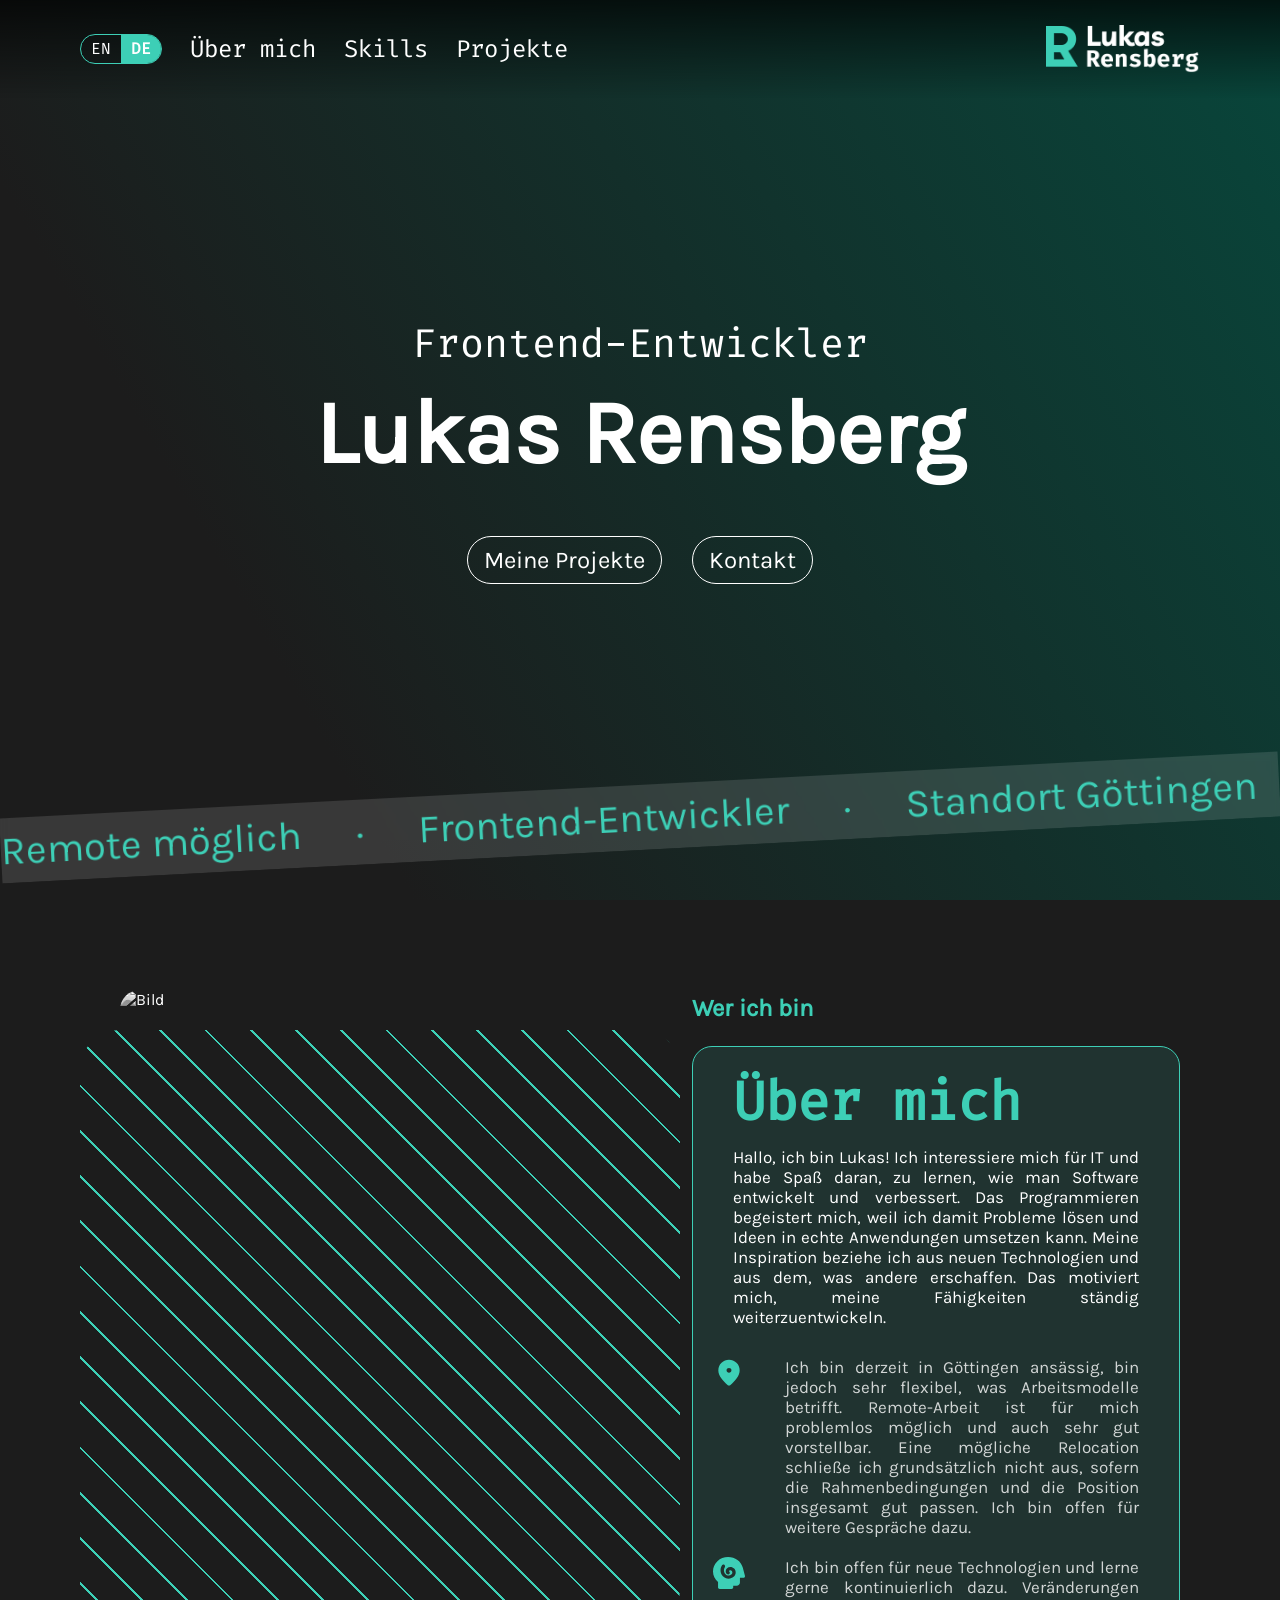
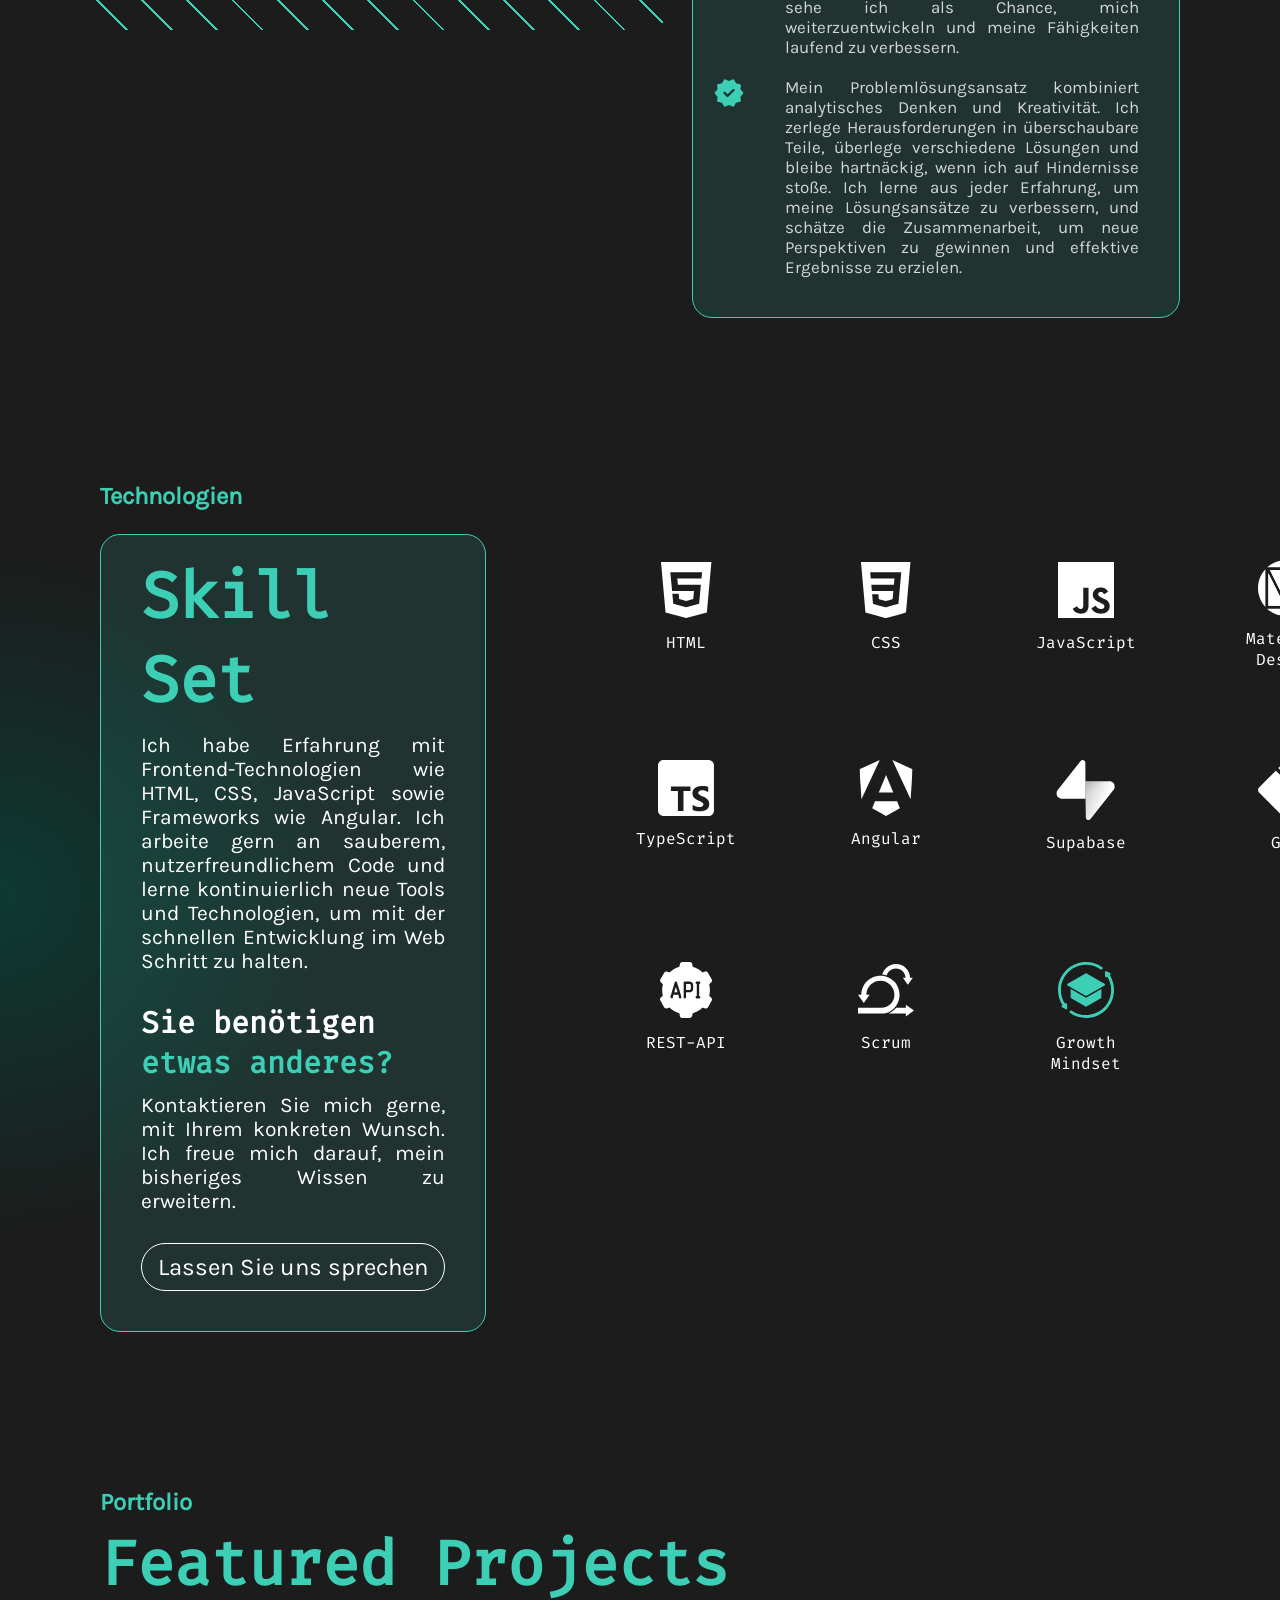
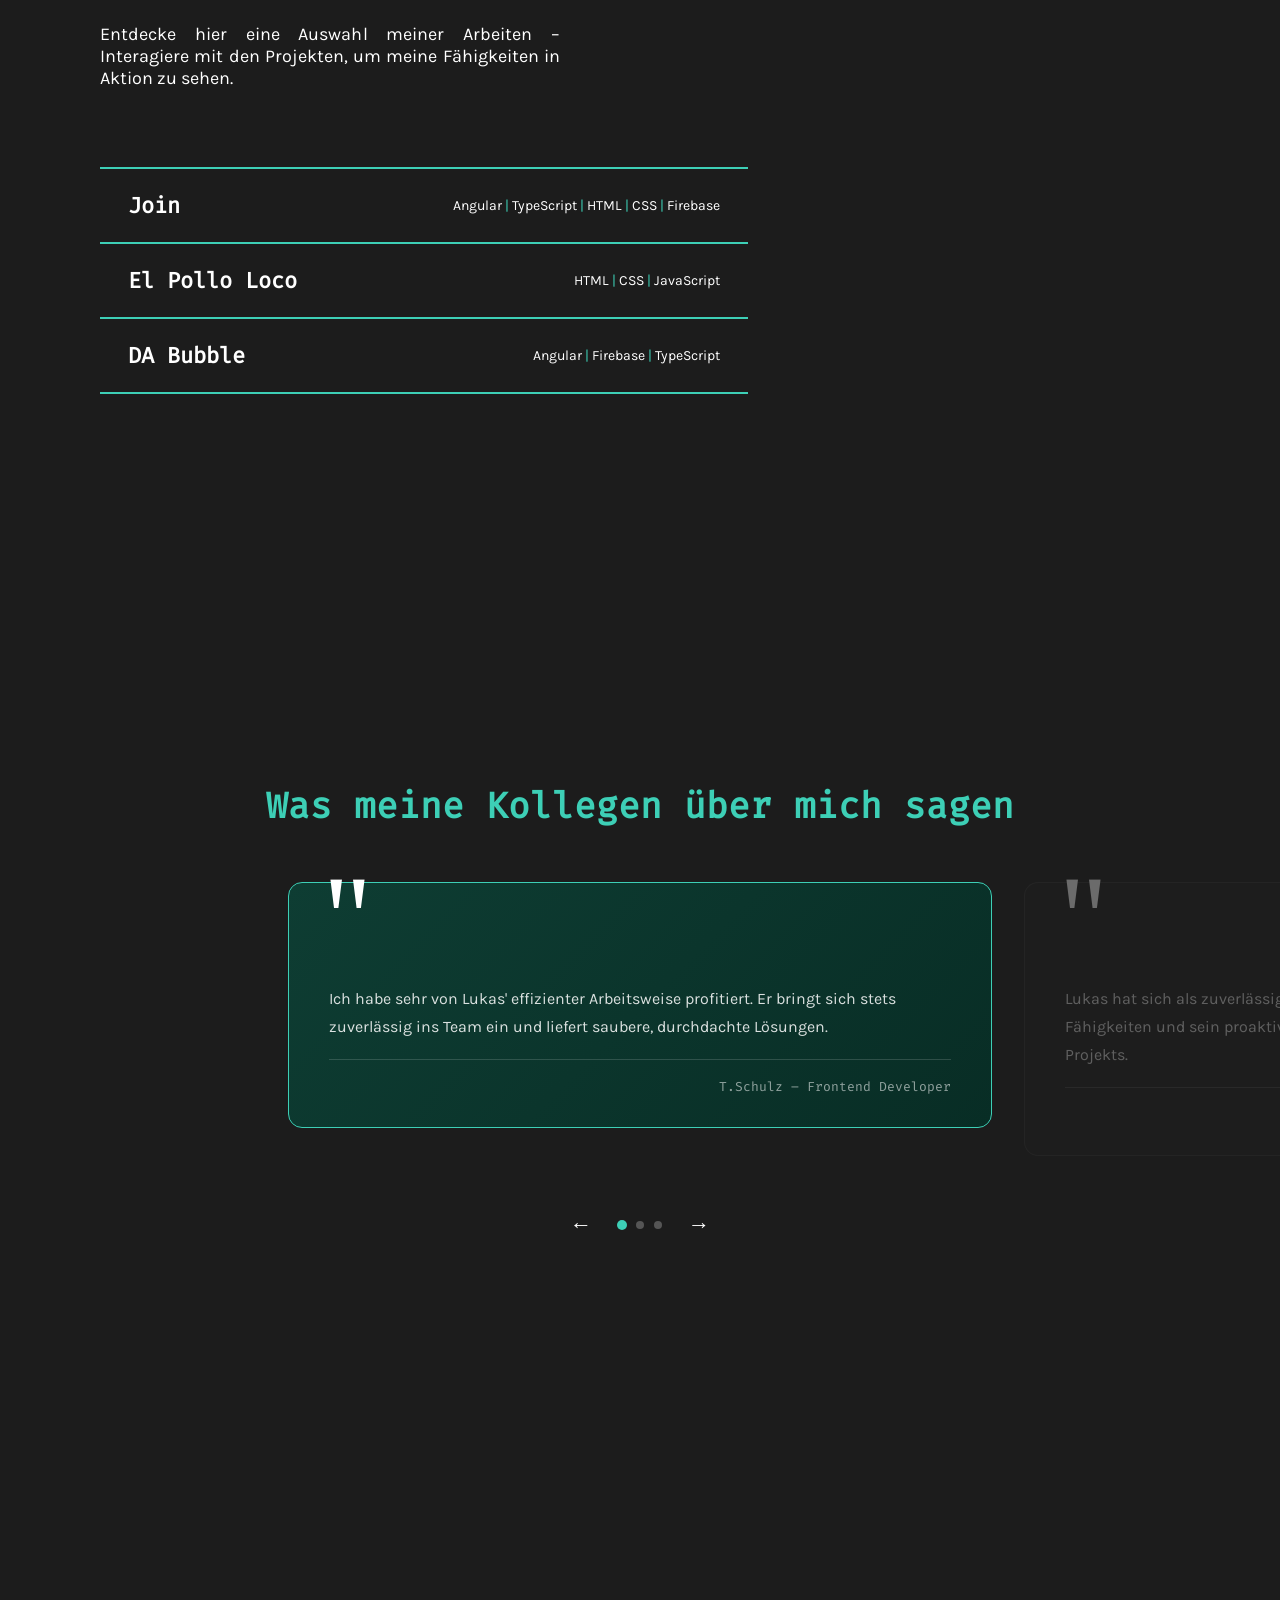
==== index.html @ 166931b2 "feat: add testimonials section, improve project dialog, and reorganize assets - Move all assets (ima" ====
<!doctype html>
<html lang="de">
<head>
    <meta charset="UTF-8">
    <meta name="viewport"
          content="width=device-width, user-scalable=no, initial-scale=1.0, maximum-scale=1.0, minimum-scale=1.0">
    <meta http-equiv="X-UA-Compatible" content="ie=edge">
    <title data-i18n="meta.title">Lukas Rensberg · Portfolio</title>
    <link rel="stylesheet" href="./css/swiper-bundle.min.css">
    <link rel="stylesheet" href="./style.css">
</head>
<body>
<header class="topbar">
    <div class="nav_left">
        <div class="lang_switch" role="group" aria-label="Sprachauswahl" data-i18n-aria-label="ui.languageSwitch">
            <button type="button" class="lang_link" data-lang="en" aria-pressed="false">EN</button>
            <button type="button" class="lang_link active" data-lang="de" aria-pressed="true">DE</button>
        </div>
        <nav class="nav_links" aria-label="Hauptnavigation" data-i18n-aria-label="ui.mainNavigation">
            <a href="#about" class="navbar_link" data-i18n="nav.about">About me</a>
            <a href="#skills" class="navbar_link" data-i18n="nav.skills">Skills</a>
            <a href="#projects" class="navbar_link" data-i18n="nav.projects">Projects</a>
        </nav>
    </div>
    <a href="#" class="logo_swap" aria-label="Zur Startseite" data-i18n-aria-label="ui.homeLink">
        <img class="logo_img logo_base" src="assets/img/lr-logo-white.png"
             alt="Logo mit einem weißen L und R ineinander sowie dem Text Lukas Rensberg">
        <img class="logo_img logo_overlay" src="assets/img/lr-logo-white-outline.png" alt="" aria-hidden="true">
    </a>
</header>
<section class="atf">
    <span data-i18n="hero.role">Frontend-Developer</span>
    <h1 class="hero_title">Lukas Rensberg</h1>
    <div class="marquee-container">
        <a href="#projects" class="marquee-button">
            <span class="marquee-track">
                <span class="marquee-static" data-i18n="cta.work">Check my work</span>
                <span class="marquee-content" data-i18n="cta.work">Check my work</span>
            </span>
        </a>
        <a href="#contact" class="marquee-button">
            <span class="marquee-track">
                <span class="marquee-static" data-i18n="cta.contact">Contact me</span>
                <span class="marquee-content" data-i18n="cta.contact">Contact me</span>
            </span>
        </a>
    </div>

    <div class="status-line-band">
        <span class="status-line">
            <span class="status-line-segment">
                <span class="status-line-text" data-i18n="statusline.remote">Available for remote work</span><span
                    class="status-line-dot" aria-hidden="true">·</span><span class="status-line-text"
                                                                             data-i18n="statusline.role">Frontend Developer</span><span
                    class="status-line-dot" aria-hidden="true">·</span><span class="status-line-text"
                                                                             data-i18n="statusline.location">Based in Göttingen</span><span
                    class="status-line-dot" aria-hidden="true">·</span><span class="status-line-text"
                                                                             data-i18n="statusline.openToWork">Open to work</span><span
                    class="status-line-dot" aria-hidden="true">·</span>
            </span>
            <span class="status-line-segment" aria-hidden="true">
                <span class="status-line-text" data-i18n="statusline.remote">Available for remote work</span><span
                    class="status-line-dot" aria-hidden="true">·</span><span class="status-line-text"
                                                                             data-i18n="statusline.role">Frontend Developer</span><span
                    class="status-line-dot" aria-hidden="true">·</span><span class="status-line-text"
                                                                             data-i18n="statusline.location">Based in Göttingen</span><span
                    class="status-line-dot" aria-hidden="true">·</span><span class="status-line-text"
                                                                             data-i18n="statusline.openToWork">Open to work</span><span
                    class="status-line-dot" aria-hidden="true">·</span>
            </span>
        </span>
    </div>
</section>
<section class="about-me" id="about">
    <div class="image-container">
        <img src="assets/img/about-me-image.jpg" alt="Bild">
    </div>
    <div class="description-text">
        <p class="title" data-i18n="about.title"></p>
        <div class="description-text-container">
            <h2 data-i18n="about.container.title"></h2>
            <p data-i18n="about.container.text"></p>
            <div class="my-profile">
                <div class="location">
                    <img src="assets/img/location.svg" alt="An image showing a location pin">
                    <p data-i18n="about.container.location"></p>
                </div>
                <div class="open-minded">
                    <img src="assets/img/open-minded.svg"
                         alt="An image showing a side profile with a gyroscope inside the head">
                    <p data-i18n="about.container.open-minded"></p>
                </div>
                <div class="skills">
                    <img src="assets/img/problem-solved.svg" alt="An image showing a type of medal">
                    <p data-i18n="about.container.problem-solving"></p>
                </div>
            </div>
        </div>
    </div>
</section>
<section class="skills" id="skills">
    <div class="description-text">
        <p class="title" data-i18n="skills.title"></p>
        <div class="description-text-container">
            <h2 data-i18n="skills.container.title"></h2>
            <p data-i18n="skills.container.text"></p>

            <h3>
                <span data-i18n="skills.container.cta.title"></span>
                <span class="text-colored" data-i18n="skills.container.cta.title-colored"></span>
            </h3>
            <p data-i18n="skills.container.cta.text"></p>

            <div class="marquee-container">
                <a href="#contact" class="marquee-button">
                    <span class="marquee-track">
                        <span class="marquee-static" data-i18n="skills.container.cta.button">Let's Talk</span>
                        <span class="marquee-content" data-i18n="skills.container.cta.button">Let's Talk</span>
                    </span>
                </a>
            </div>
        </div>
    </div>
    <div class="skill-icons">
        <div class="skill-icon-container">
            <img src="assets/img/skills/html.svg" alt="HTML" class="skill-icon-img">
            <p class="skill-icon-text">HTML</p>
        </div>
        <div class="skill-icon-container">
            <img src="assets/img/skills/css.svg" alt="CSS" class="skill-icon-img">
            <p class="skill-icon-text">CSS</p>
        </div>
        <div class="skill-icon-container">
            <img src="assets/img/skills/js.svg" alt="JavaScript" class="skill-icon-img">
            <p class="skill-icon-text">JavaScript</p>
        </div>
        <div class="skill-icon-container">
            <img src="assets/img/skills/md.svg" alt="Material Design" class="skill-icon-img">
            <p class="skill-icon-text">Material Design</p>
        </div>
        <div class="skill-icon-container">
            <img src="assets/img/skills/ts.svg" alt="TypeScript" class="skill-icon-img">
            <p class="skill-icon-text">TypeScript</p>
        </div>
        <div class="skill-icon-container">
            <img src="assets/img/skills/angular.svg" alt="Angular" class="skill-icon-img">
            <p class="skill-icon-text">Angular</p>
        </div>
        <div class="skill-icon-container">
            <img src="assets/img/skills/supabase.svg" alt="Supabase" class="skill-icon-img">
            <p class="skill-icon-text">Supabase</p>
        </div>
        <div class="skill-icon-container">
            <img src="assets/img/skills/git.svg" alt="Git" class="skill-icon-img">
            <p class="skill-icon-text">Git</p>
        </div>
        <div class="skill-icon-container">
            <img src="assets/img/skills/api.svg" alt="REST API" class="skill-icon-img">
            <p class="skill-icon-text">REST-API</p>
        </div>
        <div class="skill-icon-container">
            <img src="assets/img/skills/scrum.svg" alt="Scrum" class="skill-icon-img">
            <p class="skill-icon-text">Scrum</p>
        </div>
        <div class="skill-icon-container skill-icon-container--mindset">
            <img src="assets/img/skills/mindset.svg" alt="Growth Mindset" class="skill-icon-img">
            <p class="skill-icon-text">Growth Mindset</p>
            <div class="skill-hover-container">
                <div class="skill-bubble">
                    <p class="skill-bubble-text" data-i18n="skills.bubble.text"></p>
                    <div class="skill-bubble-icons">
                        <div class="skill-bubble-icon">
                            <img src="assets/img/skills/react.svg" alt="React" class="skill-bubble-icon-img">
                            <p class="skill-bubble-icon-label">React</p>
                        </div>
                        <div class="skill-bubble-icon">
                            <img src="assets/img/skills/vue.svg" alt="Vue.js" class="skill-bubble-icon-img">
                            <p class="skill-bubble-icon-label">Vue Js</p>
                        </div>

                    </div>
                </div>
            </div>
        </div>
    </div>
</section>
<section class="featured-projects" id="projects">
    <div class="description-text">
        <p class="title" data-i18n="projects.title"></p>
        <h2 data-i18n="projects.container.title"></h2>
        <p data-i18n="projects.container.text"></p>
    </div>

    <div class="projects-wrapper">
        <div class="projects-list">
            <div class="project-entry"
                 data-number="01"
                 data-preview="assets/img/join.jpg"
                 data-description-key="projects.join.description"
                 data-github="https://github.com/lukas-rensberg/join"
                 data-live="https://join.lukas-rensberg.de/">
                <h3 class="project-name">Join</h3>
                <span class="project-tech">Angular <span class="divider">|</span> TypeScript <span class="divider">|</span> HTML <span class="divider">|</span> CSS <span class="divider">|</span> Firebase</span>
            </div>

            <div class="project-entry"
                 data-number="02"
                 data-preview="assets/img/epl.jpg"
                 data-description-key="projects.epl.description"
                 data-github="https://github.com/lukas-rensberg/el-pollo-loco"
                 data-live="https://epl.lukas-rensberg.de/">
                <h3 class="project-name">El Pollo Loco</h3>
                <span class="project-tech">HTML <span class="divider">|</span> CSS <span class="divider">|</span> JavaScript</span>
            </div>

            <div class="project-entry"
                 data-number="03"
                 data-preview="assets/img/dabubble.jpg"
                 data-description-key="projects.dabubble.description"
                 data-github="https://github.com/lukas-rensberg/dabubble"
                 data-live="https://dabubble.lukas-rensberg.de/">
                <h3 class="project-name">DA Bubble</h3>
                <span class="project-tech">Angular <span class="divider">|</span> Firebase <span class="divider">|</span> TypeScript</span>
            </div>
        </div>

        <div class="projects-preview-col">
            <div class="projects-preview-wrapper">
                <img class="projects-preview-img" src="" alt="" aria-hidden="true">
            </div>
        </div>
    </div>
    <dialog class="project-preview-dialog" aria-modal="true" aria-hidden="true">
        <div class="dialog-left">
            <span class="dialog-number"></span>
            <h2 class="dialog-title"></h2>
            <p class="dialog-question" data-i18n="projects.dialog.question">What is this project about?</p>
            <p class="dialog-description"></p>
            <div class="dialog-tech-list"></div>
            <div class="dialog-links"></div>
        </div>
        <div class="dialog-right">
            <button class="dialog-close-button" aria-label="Close preview">&times;</button>
            <img class="dialog-preview-img" src="" alt="">
            <button class="dialog-next-btn" data-i18n-aria-label="projects.dialog.nextProject">
                <span class="dialog-next-label" data-i18n="projects.dialog.next">Nächstes Projekt</span>
                <svg class="dialog-next-arrow" width="18" height="18" viewBox="0 0 24 24" fill="none" stroke="currentColor" stroke-width="2.5" stroke-linecap="round" stroke-linejoin="round" aria-hidden="true">
                    <line x1="5" y1="12" x2="19" y2="12"/>
                    <polyline points="12 5 19 12 12 19"/>
                </svg>
            </button>
        </div>
    </dialog>
</section>
<section class="testimonials" id="testimonials">
    <h2 class="testimonials-title" data-i18n="testimonials.title">What my colleagues say about me</h2>

    <div class="swiper testimonial-swiper">
        <div class="swiper-wrapper">
            <div class="swiper-slide testimonial-card">
                <span class="testimonial-quote-mark">"</span>
                <p class="testimonial-text" data-i18n="testimonials.entry1.quote"></p>
                <div class="testimonial-footer">
                    <span class="testimonial-author" data-i18n="testimonials.entry1.author"></span>
                </div>
            </div>
            <div class="swiper-slide testimonial-card">
                <span class="testimonial-quote-mark">"</span>
                <p class="testimonial-text" data-i18n="testimonials.entry2.quote"></p>
                <div class="testimonial-footer">
                    <span class="testimonial-author" data-i18n="testimonials.entry2.author"></span>
                </div>
            </div>
            <div class="swiper-slide testimonial-card">
                <span class="testimonial-quote-mark">"</span>
                <p class="testimonial-text" data-i18n="testimonials.entry3.quote"></p>
                <div class="testimonial-footer">
                    <span class="testimonial-author" data-i18n="testimonials.entry3.author"></span>
                </div>
            </div>
        </div>
    </div>

    <div class="testimonial-nav">
        <button class="testimonial-prev" aria-label="Previous">&#8592;</button>
        <div class="testimonial-dots"></div>
        <button class="testimonial-next" aria-label="Next">&#8594;</button>
    </div>
</section>

<script src="./js/swiper-bundle.min.js"></script>
<script type="module" src="./script.js"></script>
</body>
</html>
---- style.css ----
:root {
    --primary-color: #3dcfb6;
    --background-color: #1C1C1C;
    --text-color: #fff;
    --text-color-hoverable: rgba(255, 255, 255, 0.8);
    --font-family: 'fira-code', 'sans-serif';
    --section-min-height: 100vh;
}

@supports (height: 100dvh) {
    :root {
        --section-min-height: 100dvh;
    }
}

html,
body {
    margin: 0;
    padding: 0;
    color: var(--text-color);
    background: var(--background-color);
}

* {
    box-sizing: border-box;
    scroll-behavior: smooth;
}

@font-face {
    font-family: 'fira-code';
    src: url('assets/fonts/FiraCode.ttf') format('truetype');
    font-weight: 400;
    font-style: normal;
}

@font-face {
    font-family: 'karla';
    src: url('assets/fonts/Karla.ttf') format('truetype');
    font-weight: 400;
    font-style: normal;
}

header {
    width: 100%;
    background: linear-gradient(60deg, #1c1c1c 23%, #08463b 100%);
    color: var(--text-color);
    display: flex;
    flex-direction: row;
}

.topbar {
    position: fixed;
    z-index: 2;
    display: flex;
    align-items: center;
    justify-content: space-between;
    gap: 24px;
    font-family: 'fira-code', 'sans-serif';
    top: 0;
    left: 0;
    right: 0;
    padding: 25px 80px;
    background: linear-gradient(180deg, rgba(0, 0, 0, 0.7), transparent);;
}

section.atf {
    position: relative;
    inset: 0;
    text-align: center;
    display: flex;
    flex-direction: column;
    justify-content: center;
    align-items: center;
    gap: 10px;
    font-family: 'fira-code', 'sans-serif';
    background: linear-gradient(60deg, var(--background-color) 23%, #08463b 100%);
    overflow: hidden;
    min-height: var(--section-min-height);
    width: 100%;
}

.atf span {
    font-size: 40px;
}

.hero_title {
    font-family: 'karla', 'sans-serif';
    margin: 0;
    font-size: 90px;
}

.nav_left {
    display: flex;
    align-items: center;
    gap: 28px;
}

.lang_switch {
    display: inline-flex;
    border: 1px solid var(--primary-color);
    border-radius: 999px;
    overflow: hidden;
}

.lang_link {
    color: var(--text-color);
    background: transparent;
    border: 0;
    text-decoration: none;
    padding: 6px 10px;
    font-size: 1rem;
    line-height: 1;
    cursor: pointer;
    font-family: 'fira-code', 'sans-serif';
}

.lang_link:hover {
    background: rgba(31, 215, 178, 0.12);
}

.lang_link:focus-visible {
    outline: 2px solid var(--primary-color);
    outline-offset: -2px;
}

.lang_link.active {
    background: var(--primary-color);
    color: var(--text-color);
    font-weight: bold;
}

.nav_links {
    display: flex;
    align-items: center;
    gap: 28px;
}

.navbar_link {
    color: var(--text-color);
    text-decoration: none;
    font-size: 1.5rem;
    line-height: 1;
}

.logo_swap {
    position: relative;
    display: inline-block;
    height: 48px;
    overflow: hidden;
}

.logo_img {
    display: block;
    height: 48px;
    width: auto;
}

.logo_base {
    opacity: 1;
    clip-path: inset(0 0 0 0);
    transition: clip-path 450ms ease, opacity 220ms ease;
}

.logo_overlay {
    position: absolute;
    inset: 0;
    opacity: 0;
    clip-path: inset(0 100% 0 0);
    transition: clip-path 450ms ease, opacity 220ms ease;
}

.logo_swap:hover .logo_base,
.logo_swap:focus-visible .logo_base {
    opacity: 0;
    clip-path: inset(0 0 0 100%);
}

.logo_swap:hover .logo_overlay,
.logo_swap:focus-visible .logo_overlay {
    opacity: 1;
    clip-path: inset(0 0 0 0);
}


@keyframes staticExit {
    0% {
        transform: translateX(0);
    }

    100% {
        transform: translateX(-100%);
    }
}

@keyframes flowCycle {
    0%,
    22% {
        transform: translate3d(0, 0, 0);
        opacity: 0;
    }

    26% {
        transform: translate3d(0, 0, 0);
        opacity: 1;
    }

    74% {
        transform: translate3d(-100%, 0, 0);
        opacity: 1;
    }

    79% {
        transform: translate3d(-100%, 0, 0);
        opacity: 0;
    }

    80% {
        transform: translate3d(0, 0, 0);
        opacity: 0;
    }

    100% {
        transform: translate3d(0, 0, 0);
        opacity: 0;
    }
}

@keyframes staticMarquee {
    0% {
        transform: translateX(0%);
    }

    100% {
        transform: translateX(-50%);
    }
}

.marquee-container {
    display: flex;
    flex-direction: row;
    flex-wrap: wrap;
    justify-content: center;
    align-items: center;
    gap: 30px;
    width: auto;
    max-width: 100%;
}

.marquee-button {
    margin-top: 40px;
    display: inline-flex;
    align-items: center;
    justify-content: center;
    border: 1px solid var(--text-color);
    border-radius: 30px;
    padding: 8px 16px;
    background: transparent;
    color: var(--text-color);
    cursor: pointer;
    text-align: center;
    width: auto;
    text-decoration: none;
}

.marquee-button span {
    font-size: 24px;
    font-family: "karla",'fira-code', 'sans-serif';
}

.marquee-track {
    display: inline-block;
    overflow: hidden;
    white-space: nowrap;
    position: relative;
    line-height: 1.25;
}

.marquee-static {
    position: relative;
    display: inline-block;
    opacity: 1;
    transform: translateX(0);
}

.marquee-content {
    position: absolute;
    left: 0;
    top: 0;
    display: inline-block;
    transform: translate3d(0, 0, 0);
    padding-left: 100%;
    opacity: 0;
    will-change: transform, opacity;
    backface-visibility: hidden;
}

.marquee-button:hover .marquee-static,
.marquee-button:focus-visible .marquee-static {
    animation: staticExit 1s ease-out forwards;
}

.marquee-button:hover .marquee-content,
.marquee-button:focus-visible .marquee-content {
    animation: flowCycle 3.8s linear infinite;
    animation-delay: 0.9s;
}

.status-line-band {
    backdrop-filter: blur(4px);
    background: rgba(255, 255, 255, 0.12);
    box-sizing: border-box;
    width: 100vw;
    height: 65px;
    position: absolute;
    bottom: 50px;
    transform: rotate(-3deg);
    overflow: hidden;
    white-space: nowrap;
}

.status-line {
    display: inline-flex;
    align-items: center;
    width: max-content;
    height: 100%;
    font-family: 'karla', sans-serif;
    color: var(--primary-color);
    animation: staticMarquee 15s linear infinite;
}

.status-line-segment {
    display: inline-flex;
    align-items: center;
}

.status-line-text {
    font-size: 40px;
    line-height: 1;
}

.status-line-dot {
    font-size: 50px;
    line-height: 1;
    margin-left: 55px;
    margin-right: 55px;
}

section.about-me {
    padding: 70px 100px;
    display: flex;
    flex-direction: row;
    justify-content: space-between;
    gap: 10px;
    font-family: 'karla', 'sans-serif';
    overflow: hidden;
    min-height: var(--section-min-height);
    width: 100%;
}

.title {
    font-size: 24px;
    font-weight: bold;
    color: var(--primary-color);
}

.image-container {
    position: relative;
    display: inline-block;
    margin: 20px;
    border-radius: 40px;
    width: 600px;
    height: 600px;
}

.image-container::before {
    content: "";
    position: absolute;
    top: 40px;
    left: -40px;
    width: 600px;
    height: 100%;
    background: repeating-linear-gradient(
            45deg,
            var(--primary-color),
            var(--primary-color) 2px,
            transparent 2px,
            transparent 32px
    );
    border-radius: 40px;
    z-index: 0;
}

.image-container img {
    position: relative;
    z-index: 1;
    border-radius: 20px;
    display: block;
    width: 100%;
    height: 100%;
    object-fit: cover;
    filter: grayscale(1);
}

.description-text {
    width: 50%;
    align-self: flex-end;
}

.description-text-container {
    display: flex;
    flex-direction: column;
    padding: 20px;
    gap: 10px;
    width: 100%;
    border-radius: 20px;
    border: 1px solid var(--primary-color);
    background: rgba(61, 207, 182, 12.5%);
}

.description-text-container h2 {
    margin: 0 20px;
    font-size: 54px;
    font-family: fira-code, 'sans-serif';
    font-weight: bold;
    color: var(--primary-color);
}

.text-colored {
    color: var(--primary-color);
}

.description-text-container p {
    margin: 0 20px;
    font-size: 17px;
    text-align: justify;
}

.my-profile {
    display: flex;
    flex-direction: column;
    gap: 20px;
    margin: 20px 0;
}

.my-profile div {
    display: flex;
    flex-direction: row;
    align-items: flex-start;
    gap: 20px;
}

.my-profile div p {
    font-size: 17px;
    text-align: justify;
    color: var(--text-color-hoverable);
}

.my-profile div p:hover {
    color: var(--text-color);
}

section.skills {
    padding: 70px 100px;
    display: flex;
    flex-direction: row;
    align-self: flex-start;
    gap: 150px;
    font-family: 'karla', 'sans-serif';
    overflow: hidden;
    min-height: var(--section-min-height);
    width: 100%;
    background: radial-gradient(circle at center left, rgba(8 70 59 / 0.7), var(--background-color) 25%);

    .description-text {
        align-self: flex-start;
        max-width: 600px;
    }

    .description-text-container h2 {
        font-size: 64px;
    }

    .description-text-container h3 {
        margin: 20px 20px 0;
        font-family: fira-code, 'sans-serif';
        font-weight: bold;
        font-size: 30px;
    }

    .description-text-container p {
        font-size: 21px;
    }

    .marquee-container {
        justify-content: flex-start;
    }

    .marquee-button {
        margin: 20px;
    }

    .marquee-button:hover {
        color: var(--primary-color);
        border-color: var(--primary-color);

    }

    .skill-icons {
        display: grid;
        grid-template-columns: 100px 100px 100px 100px;
        grid-template-rows: 100px 100px 100px;
        gap: 100px;
        margin-top: 100px;
        align-items: start;
    }

    .skill-icon-container {
        display: flex;
        flex-direction: column;
        justify-content: center;
        align-items: center;
        gap: 10px;
        position: relative;
    }

    .skill-icon-img {
        transition: transform 300ms ease;
    }

    .skill-icon-container:hover {
        .skill-icon-img {
            transform: scale(1.1);
        }
    }

    .skill-icon-container--mindset:hover .skill-icon-text {
        color: var(--primary-color);
    }

    .skill-icon-text {
        margin:0;
        font-family: fira-code, 'sans-serif';
        text-align: center;
    }

    .skill-hover-container {
        position: absolute;
        bottom: calc(100%);
        left: 100%;
        transform: translateX(-50%);
        opacity: 0;
        pointer-events: none;
        transition: opacity 0.2s ease;
        z-index: 10;
        width: 180px;
    }

    .skill-icon-container:hover .skill-hover-container {
        opacity: 1;
    }

    .skill-bubble {
        background: white;
        color: var(--primary-color);
        border: 1px solid rgba(255, 255, 255, 0.08);
        border-radius: 10px;
        box-shadow: 0 4px 20px rgba(0, 0, 0, 0.4);
        padding: 12px 16px;
        position: relative;
        text-align: center;
    }

    .skill-bubble::after {
        content: '';
        position: absolute;
        top: 100%;
        left: 20%;
        transform: translateX(-50%);
        border: 20px solid transparent;
        border-top-color: white;
    }

    .skill-bubble-text {
        margin: 0 0 10px 0;
        font-family: karla, 'sans-serif';
        font-size: 1rem;
    }

    .skill-bubble-icons {
        display: flex;
        gap: 16px;
        justify-content: center;
    }

    .skill-bubble-icon {
        display: flex;
        flex-direction: column;
        align-items: center;
        gap: 4px;
    }

    .skill-bubble-icon-img {
        width: 28px;
        height: 28px;
    }

    .skill-bubble-icon-label {
        margin: 0;
        font-family: karla, 'sans-serif';
        font-size: 0.8rem;
        text-align: center;
    }
}

section.featured-projects {
    padding: 70px 100px;
    display: flex;
    flex-direction: column;
    align-self: flex-start;
    gap: 60px;
    font-family: 'karla', 'sans-serif';
    overflow: hidden;
    min-height: var(--section-min-height);
    width: 100%;

    .description-text {
        align-self: flex-start;
        width: unset;
    }

    h2 {
        margin: 0;
        font-size: 62px;
        font-family: fira-code, 'sans-serif';
        font-weight: bold;
        color: var(--primary-color);
    }

    p {
        font-size: 18px;
        max-width: 460px;
        text-align: justify;
    }

    .title {
        font-size: 24px;
        margin: 1rem 0 0.5rem;
        font-weight: bold;
        color: var(--primary-color);
    }

    .projects-wrapper {
        display: flex;
        flex-direction: row;
        align-items: flex-start;
        position: relative;
    }

    .projects-list {
        flex: 0 0 60%;
        display: flex;
        flex-direction: column;
        border-top: 2px solid var(--primary-color);
    }

    .project-entry {
        display: flex;
        justify-content: space-between;
        align-items: center;
        padding: 22px 28px;
        border-bottom: 2px solid var(--primary-color);
        cursor: pointer;
        transition: background 0.2s ease;
    }

    .project-entry:hover {
        background: rgba(61, 207, 182, 0.08);
    }

    .project-entry:hover .project-name {
        color: var(--primary-color);
    }

    .project-name {
        font-family: 'fira-code', monospace;
        font-size: 22px;
        font-weight: bold;
        color: #fff;
        margin: 0;
        transition: color 0.2s ease;
        text-decoration: none;
    }

    .project-name::after {
        content: ' ↗';
        display: inline-block;
        opacity: 0;
        color: white;
        font-weight: 100;
        transform: translateX(-6px);
        transition: opacity 0.2s ease, transform 0.2s ease;
    }

    .project-entry:hover .project-name::after {
        opacity: 1;
        transform: translateX(6px);
    }

    .project-tech {
        font-family: 'karla', sans-serif;
        font-size: 14px;
    }

    .projects-preview-col {
        flex: 0 0 40%;
        align-self: stretch;
        position: relative;
        pointer-events: none;
    }

    .projects-preview-wrapper {
        position: absolute;
        left: 40px;
        width: calc(60% - 40px);
        opacity: 0;
        transition: opacity 0.25s ease;
        pointer-events: none;
    }

    .projects-preview-wrapper.is-visible {
        opacity: 1;
    }

    .projects-preview-wrapper::before {
        content: "";
        position: absolute;
        top: 10px;
        left: 10px;
        width: 100%;
        height: 100%;
        background: repeating-linear-gradient(
                120deg,
                var(--primary-color),
                var(--primary-color) 2px,
                transparent 2px,
                transparent 8px
        );
        border-radius: 16px;
        z-index: 0;
    }

    .projects-preview-img {
        position: relative;
        z-index: 1;
        display: block;
        width: 100%;
        border-radius: 16px;
        box-shadow: 0 20px 60px rgba(0, 0, 0, 0.55);
        pointer-events: none;
    }

    .divider {
        color: var(--primary-color);
    }


    @keyframes dialog-in {
        from {
            opacity: 0;
            transform: scale(0.96) translateY(12px);
        }
        to {
            opacity: 1;
            transform: scale(1) translateY(0);
        }
    }

    .project-preview-dialog {
        border: 1px solid var(--primary-color);
        border-radius: 20px;
        padding: 0;
        max-width: 1440px;
        height: 90vh;
        width: 90vw;
        background: linear-gradient(55.22deg, #1C1C1C 36.26%, #08463B 93.28%);
        color: var(--text-color);
        box-shadow: 0 30px 80px rgba(0, 0, 0, 0.7);
        overflow: hidden;
    }

    .project-preview-dialog::backdrop {
        background: rgba(0, 0, 0, 0.65);
        backdrop-filter: blur(6px);
    }

    .project-preview-dialog[open] {
        display: flex;
        animation: dialog-in 0.2s ease;
    }

    .dialog-left {
        flex: 0 0 42%;
        padding: 40px 36px;
        display: flex;
        flex-direction: column;
        gap: 14px;
    }

    .dialog-number {
        font-family: 'karla', sans-serif;
        font-size: 110px;
        font-weight: bold;
        color: var(--primary-color);
        line-height: 1;
    }

    .dialog-title {
        font-family: 'fira-code', monospace;
        font-size: 52px;
        font-weight: bold;
        color: #fff;
        margin: 0;
        line-height: 1.1;
    }

    .dialog-question {
        font-family: 'fira-code', sans-serif;
        font-size: 21px;
        font-weight: bold;
        color: var(--primary-color);
        margin: 4px 0 0;
    }

    .dialog-description {
        font-family: 'karla', sans-serif;
        font-size: 1rem;
        line-height: 1.65;
        color: rgba(255, 255, 255, 0.7);
        margin: 0;
    }

    .dialog-tech-list {
        display: flex;
        flex-wrap: wrap;
        gap: 10px;
        margin: 20px 0;
    }

    .dialog-tech-badge {
        display: inline-flex;
        align-items: center;
        gap: 8px;
        font-family: 'karla', sans-serif;
        font-weight: unset;
        font-size: 15px;
        color: white;
    }

    .dialog-tech-badge img {
        width: 20px;
        height: 20px;
    }

    .dialog-links {
        display: flex;
        gap: 12px;
        flex-wrap: wrap;
        margin-top: 4px;
    }

    .dialog-link {
        display: inline-flex;
        align-items: center;
        gap: 8px;
        color: white;
        text-decoration: none;
        font-family: 'karla', sans-serif;
        font-size: 16px;
        border: 1px solid white;
        padding: 8px 20px;
        border-radius: 30px;
        transition: background 0.2s, color 0.2s, border-color 0.2s;
    }

    .dialog-link:hover {
        color: var(--primary-color);
        border-color: var(--primary-color);
    }

    .dialog-link-arrow {
        flex-shrink: 0;
        transition: transform 0.25s ease;
    }

    .dialog-link:hover .dialog-link-arrow {
        transform: translateX(4px) scale(1.15);
    }

    .dialog-next-btn {
        position: absolute;
        bottom: 32px;
        right: 36px;
        display: inline-flex;
        align-items: center;
        gap: 8px;
        background: none;
        border: none;
        cursor: pointer;
        color: var(--primary-color);
        font-family: 'karla', sans-serif;
        font-size: 15px;
        padding: 0;
        transition: color 0.2s;
        z-index: 2;
    }

    .dialog-next-arrow {
        color: var(--primary-color);
        flex-shrink: 0;
        transition: transform 0.25s ease;
    }

    .dialog-next-btn:hover {
        color: #fff;
    }

    .dialog-next-btn:hover .dialog-next-arrow {
        transform: translateX(5px) scale(1.15);
    }

    .dialog-right {
        flex: 0 0 58%;
        position: relative;
        min-height: 380px;
        overflow: hidden;
        display: flex;
        align-items: center;
        justify-content: center;
        padding: 40px 36px 80px;
    }

    .dialog-close-button {
        position: absolute;
        top: 20px;
        right: 36px;
        z-index: 10;
        background: none;
        border: none;
        color: var(--text-color);
        font-size: 28px;
        font-weight: 100;
        line-height: 1;
        cursor: pointer;
        display: flex;
        align-items: center;
        justify-content: center;
        padding: 0;
        transition: color 0.2s, transform 0.2s;
    }

    .dialog-close-button:hover {
        color: var(--primary-color);
        transform: scale(1.75);
    }

    .dialog-preview-img {
        max-width: 100%;
        max-height: 100%;
        width: auto;
        height: auto;
        display: block;
        object-fit: contain;
        border-radius: 10px;
        box-shadow: 0 12px 40px rgba(0, 0, 0, 0.5);
    }

    @media (max-width: 640px) {
        .project-preview-dialog[open] {
            flex-direction: column;
            width: 95vw;
        }

        .dialog-left {
            flex: none;
            padding: 28px 24px;
        }

        .dialog-right {
            min-height: 220px;
            flex: none;
        }
    }
}

section.testimonials {
    padding: 80px 0 70px;
    display: flex;
    flex-direction: column;
    align-items: center;
    gap: 52px;
    min-height: var(--section-min-height);
    width: 100%;
    overflow: hidden;
    background: var(--background-color);
}

.testimonials-title {
    font-family: 'fira-code', monospace;
    font-size: 36px;
    font-weight: bold;
    color: var(--primary-color);
    text-align: center;
    margin: 0;
    padding: 0 40px;
}

.testimonial-swiper {
    width: 100%;
    overflow: visible;
}

.testimonial-card {
    width: 55%;
    overflow: visible;
    background: rgba(255, 255, 255, 0.03);
    border: 1px solid rgba(255, 255, 255, 0.08);
    border-radius: 14px;
    padding: 36px 40px 32px;
    display: flex;
    flex-direction: column;
    gap: 18px;
    opacity: 0.35;
    transition: opacity 0.45s ease, background 0.45s ease, border-color 0.45s ease;
    pointer-events: none;
    box-sizing: border-box;
}

.testimonial-card.swiper-slide-active {
    background: linear-gradient(135deg, #0e3d33 0%, #082d25 100%);
    border-color: var(--primary-color);
    opacity: 1;
    pointer-events: auto;
}

.testimonial-quote-mark {
    position: relative;
    top: -48px;
    display: block;
    align-self: flex-start;
    font-family: Georgia, 'Times New Roman', serif;
    font-size: 120px;
    line-height: 0.8;
    color: #fff;
    margin-bottom: -48px;
    margin-left: -6px;
    user-select: none;
    pointer-events: none;
}

.testimonial-text {
    font-family: 'karla', sans-serif;
    font-size: 16px;
    line-height: 1.75;
    color: rgba(255, 255, 255, 0.85);
    margin: 0;
    flex: 1;
}

.testimonial-footer {
    display: flex;
    justify-content: flex-end;
    align-items: center;
    padding-top: 18px;
    border-top: 1px solid rgba(255, 255, 255, 0.15);
}

.testimonial-author {
    font-family: 'fira-code', monospace;
    font-size: 13px;
    color: rgba(255, 255, 255, 0.55);
}

.testimonial-nav {
    display: flex;
    align-items: center;
    gap: 20px;
}

.testimonial-prev,
.testimonial-next {
    background: none;
    border: none;
    color: var(--text-color);
    font-size: 22px;
    cursor: pointer;
    padding: 6px;
    line-height: 1;
    transition: color 0.2s, transform 0.2s;
}

.testimonial-prev:hover,
.testimonial-next:hover {
    color: var(--primary-color);
}

.testimonial-next:hover {
    transform: translateX(3px);
}

.testimonial-prev:hover {
    transform: translateX(-3px);
}

.testimonial-dots {
    display: flex;
    gap: 10px;
    align-items: center;
}

.testimonial-dot {
    width: 8px;
    height: 8px;
    border-radius: 50%;
    background: rgba(255, 255, 255, 0.25);
    border: none;
    padding: 0;
    cursor: pointer;
    transition: background 0.25s ease, transform 0.25s ease;
}

.testimonial-dot.active {
    background: var(--primary-color);
    transform: scale(1.25);
}
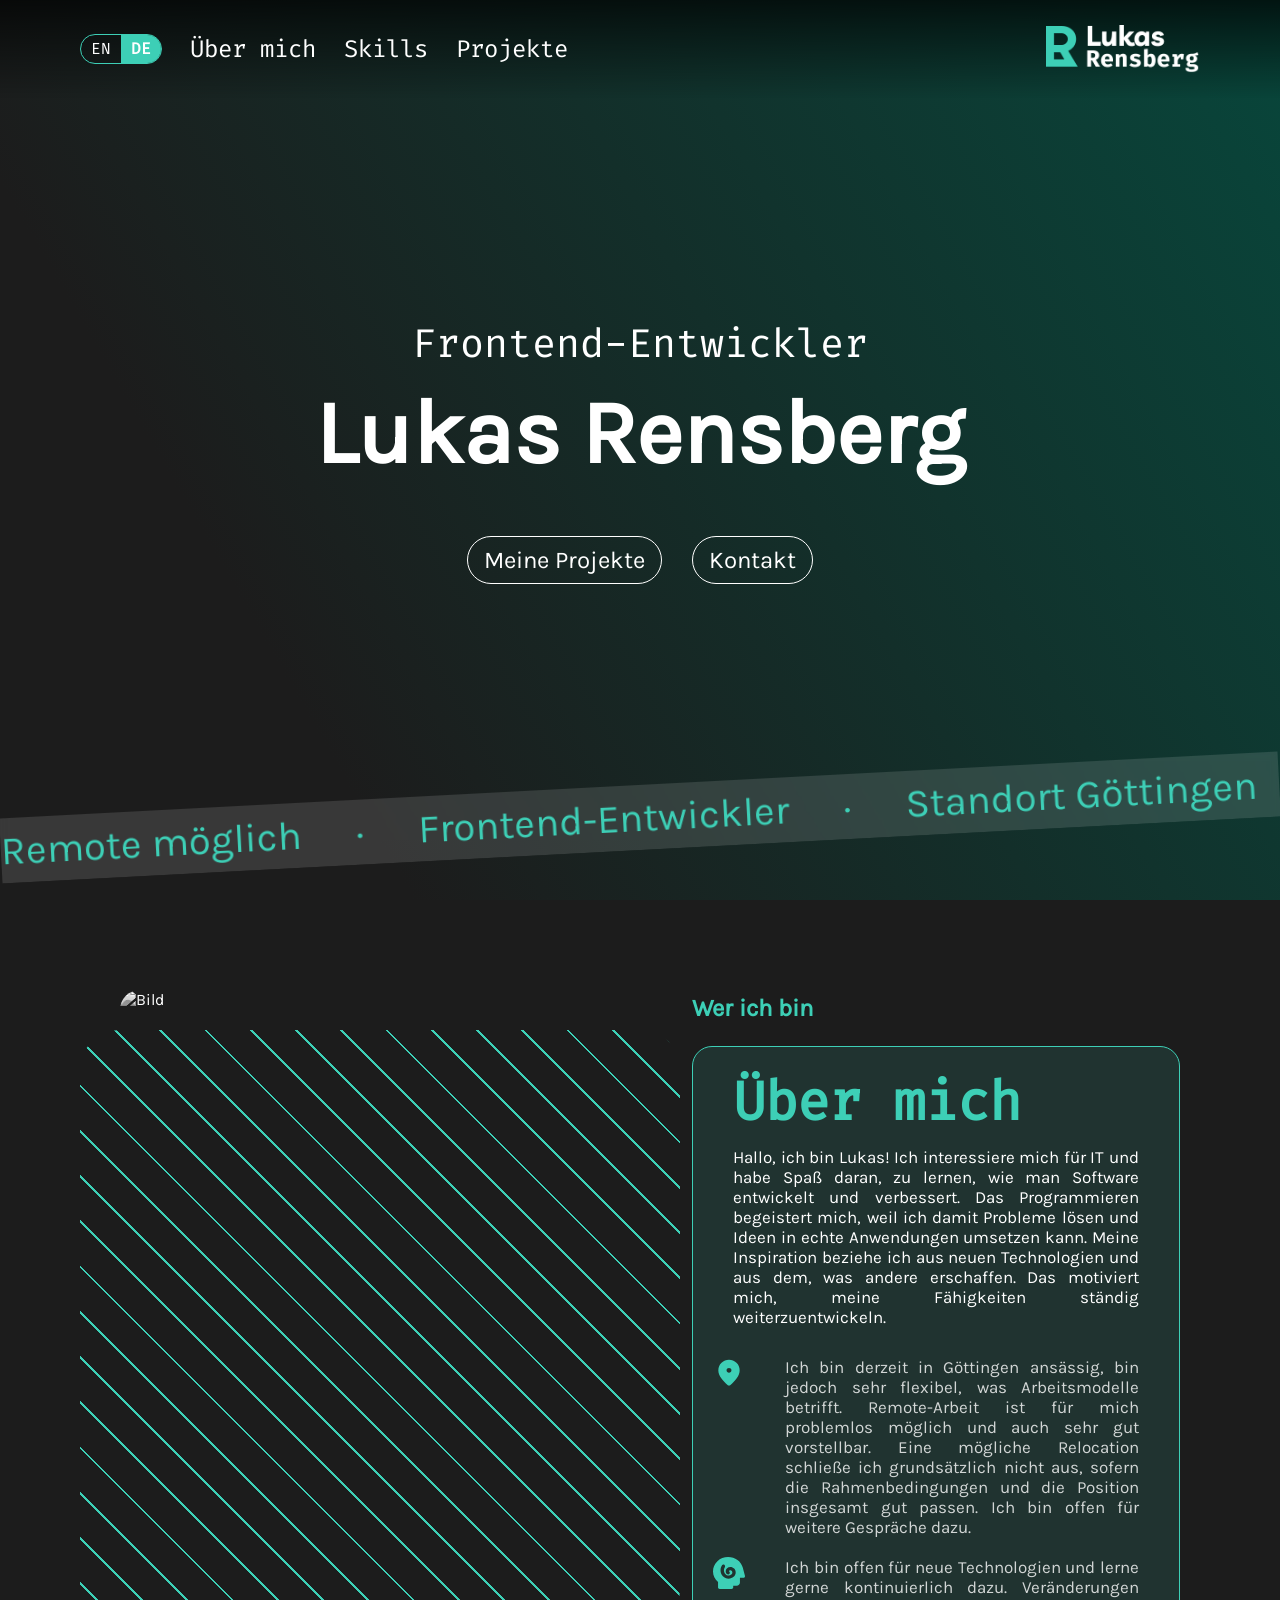
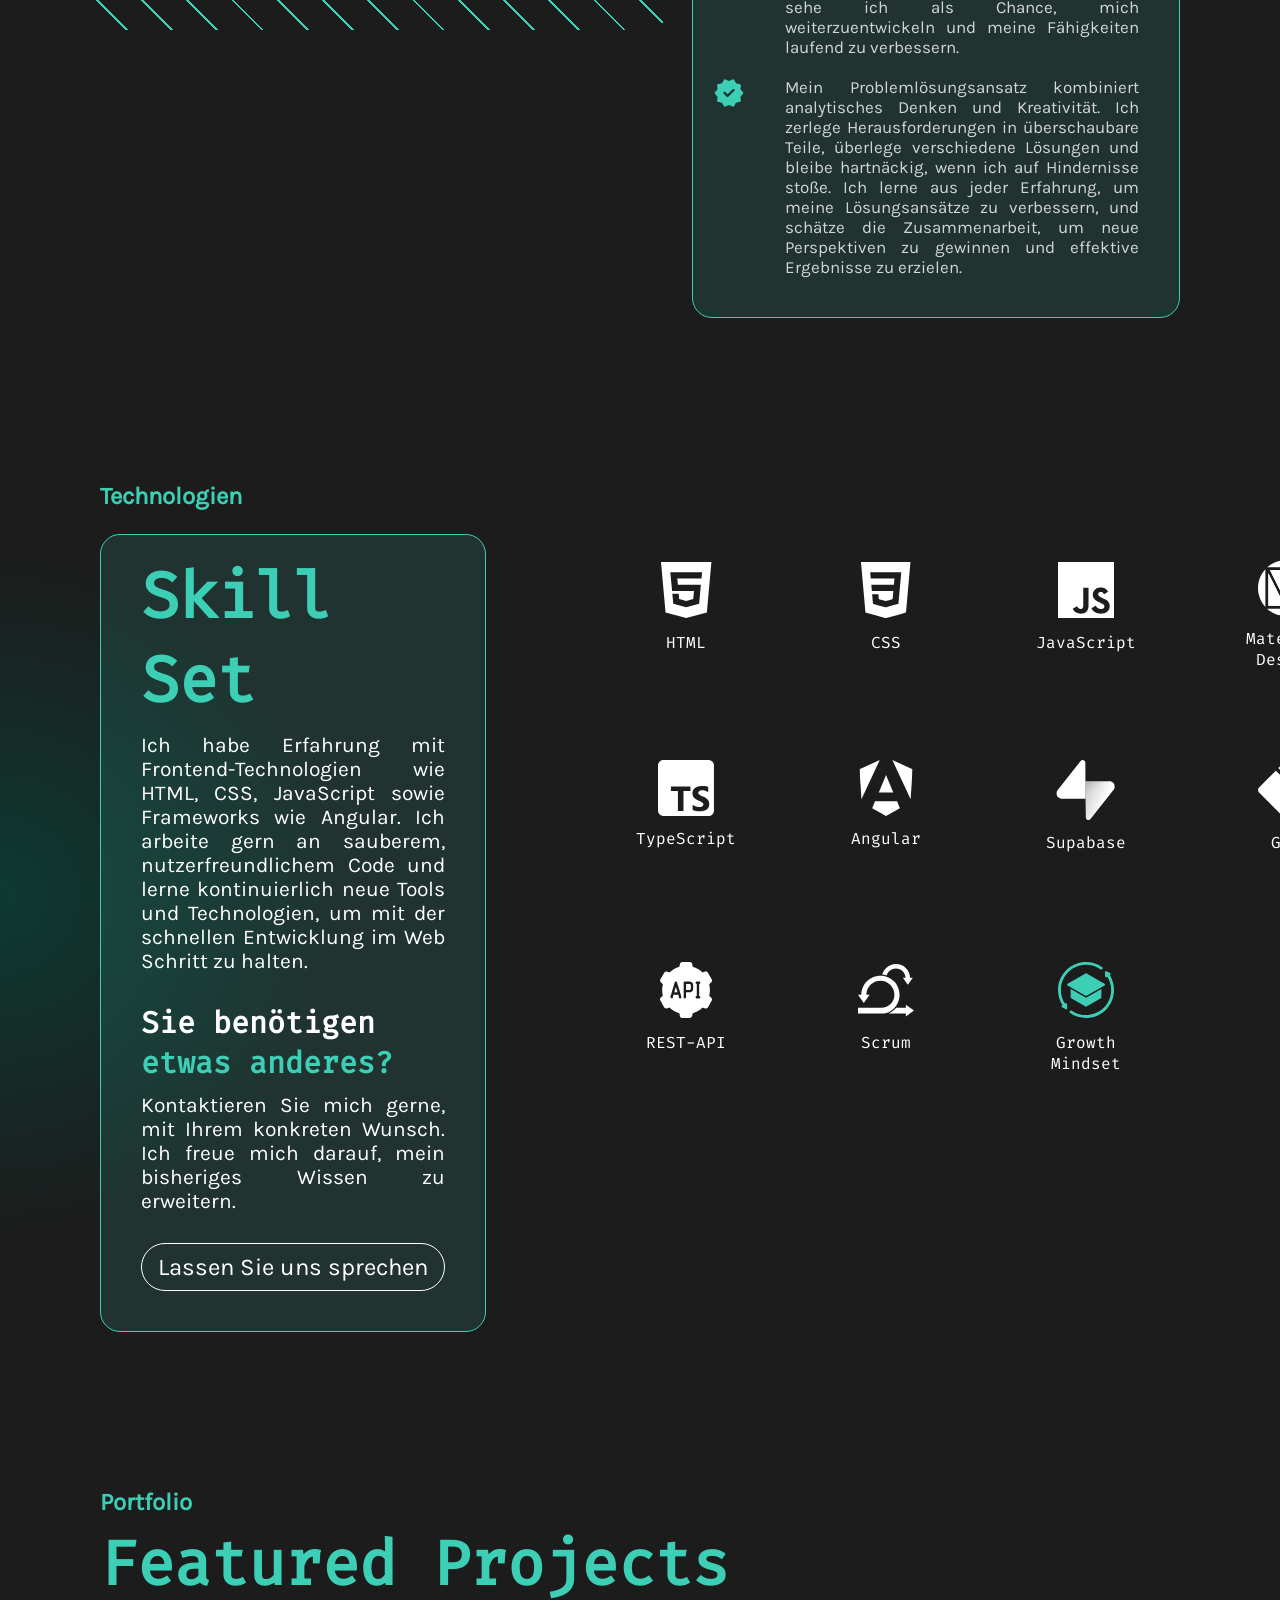
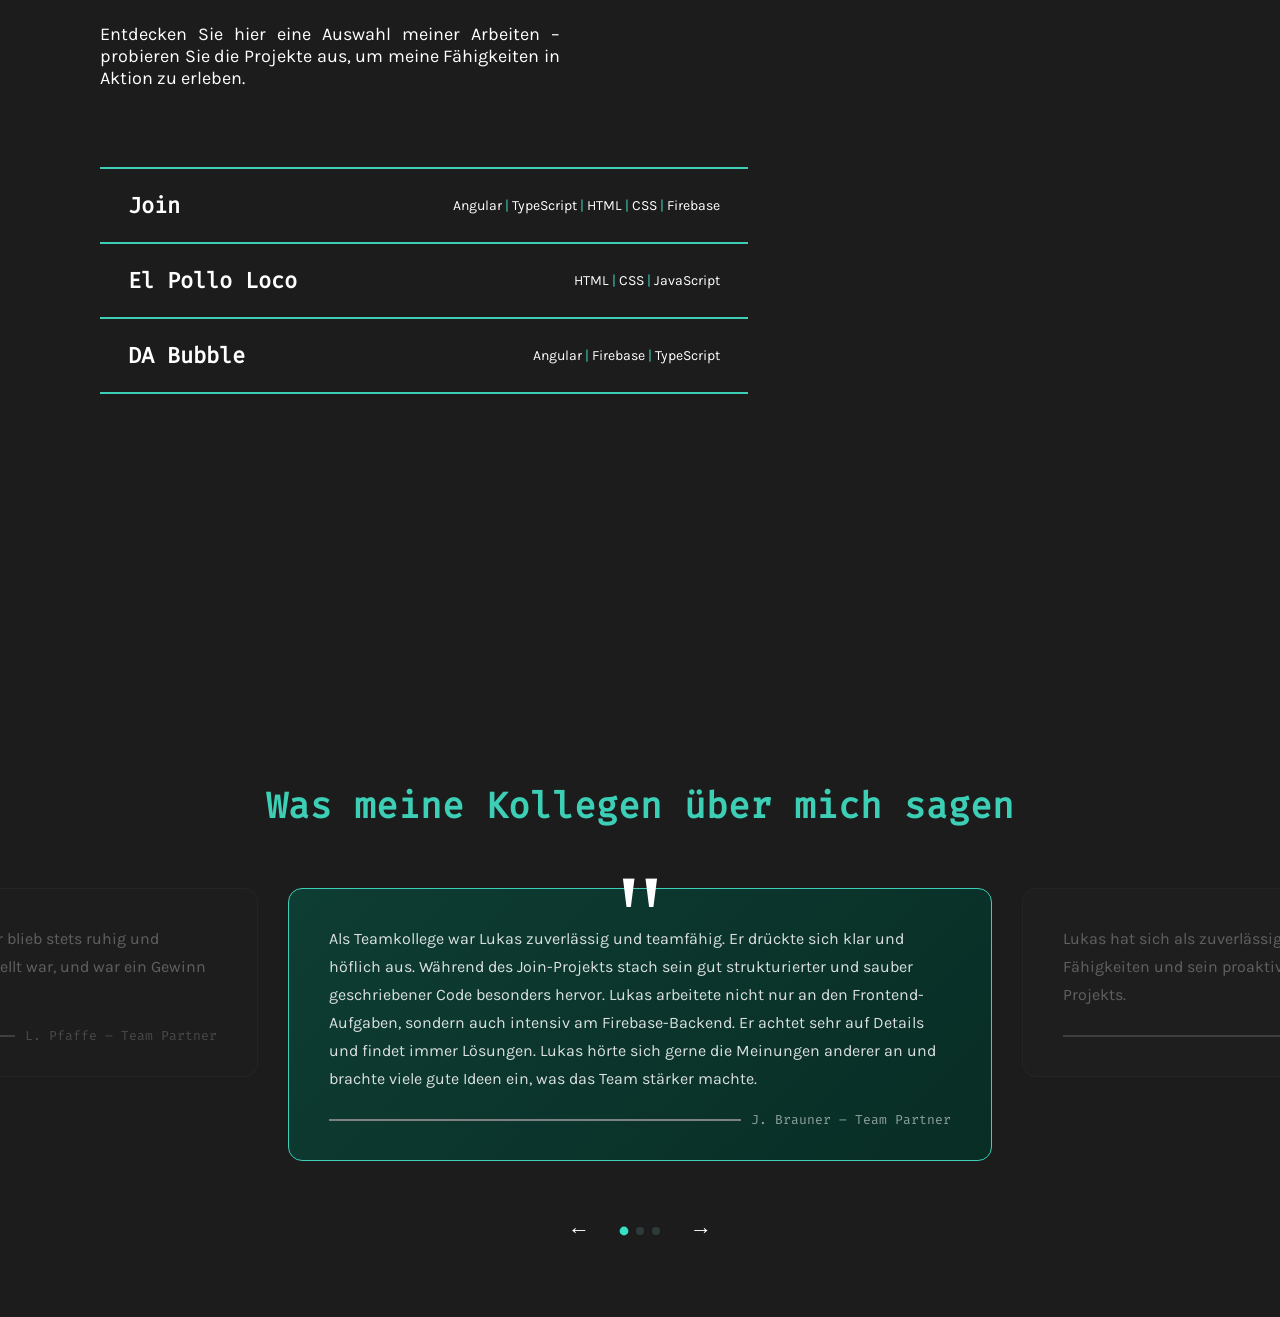
==== commit 948f0594: "refactor: extract JS into ES6 classes and update testimonials - Split script.js into LanguageManager" ====
--- a/index.html
+++ b/index.html
@@ -200,7 +200,8 @@
                  data-github="https://github.com/lukas-rensberg/join"
                  data-live="https://join.lukas-rensberg.de/">
                 <h3 class="project-name">Join</h3>
-                <span class="project-tech">Angular <span class="divider">|</span> TypeScript <span class="divider">|</span> HTML <span class="divider">|</span> CSS <span class="divider">|</span> Firebase</span>
+                <span class="project-tech">Angular <span class="divider">|</span> TypeScript <span
+                        class="divider">|</span> HTML <span class="divider">|</span> CSS <span class="divider">|</span> Firebase</span>
             </div>
 
             <div class="project-entry"
@@ -220,7 +221,8 @@
                  data-github="https://github.com/lukas-rensberg/dabubble"
                  data-live="https://dabubble.lukas-rensberg.de/">
                 <h3 class="project-name">DA Bubble</h3>
-                <span class="project-tech">Angular <span class="divider">|</span> Firebase <span class="divider">|</span> TypeScript</span>
+                <span class="project-tech">Angular <span class="divider">|</span> Firebase <span
+                        class="divider">|</span> TypeScript</span>
             </div>
         </div>
 
@@ -244,7 +246,9 @@
             <img class="dialog-preview-img" src="" alt="">
             <button class="dialog-next-btn" data-i18n-aria-label="projects.dialog.nextProject">
                 <span class="dialog-next-label" data-i18n="projects.dialog.next">Nächstes Projekt</span>
-                <svg class="dialog-next-arrow" width="18" height="18" viewBox="0 0 24 24" fill="none" stroke="currentColor" stroke-width="2.5" stroke-linecap="round" stroke-linejoin="round" aria-hidden="true">
+                <svg class="dialog-next-arrow" width="18" height="18" viewBox="0 0 24 24" fill="none"
+                     stroke="currentColor" stroke-width="2.5" stroke-linecap="round" stroke-linejoin="round"
+                     aria-hidden="true">
                     <line x1="5" y1="12" x2="19" y2="12"/>
                     <polyline points="12 5 19 12 12 19"/>
                 </svg>
@@ -256,25 +260,47 @@
     <h2 class="testimonials-title" data-i18n="testimonials.title">What my colleagues say about me</h2>
 
     <div class="swiper testimonial-swiper">
+        <span class="testimonial-quote-mark">"</span>
         <div class="swiper-wrapper">
             <div class="swiper-slide testimonial-card">
-                <span class="testimonial-quote-mark">"</span>
                 <p class="testimonial-text" data-i18n="testimonials.entry1.quote"></p>
                 <div class="testimonial-footer">
+                    <span class="author-separator"></span>
                     <span class="testimonial-author" data-i18n="testimonials.entry1.author"></span>
                 </div>
             </div>
             <div class="swiper-slide testimonial-card">
-                <span class="testimonial-quote-mark">"</span>
                 <p class="testimonial-text" data-i18n="testimonials.entry2.quote"></p>
                 <div class="testimonial-footer">
+                    <span class="author-separator"></span>
                     <span class="testimonial-author" data-i18n="testimonials.entry2.author"></span>
                 </div>
             </div>
             <div class="swiper-slide testimonial-card">
-                <span class="testimonial-quote-mark">"</span>
                 <p class="testimonial-text" data-i18n="testimonials.entry3.quote"></p>
                 <div class="testimonial-footer">
+                    <span class="author-separator"></span>
+                    <span class="testimonial-author" data-i18n="testimonials.entry3.author"></span>
+                </div>
+            </div>
+            <div class="swiper-slide testimonial-card">
+                <p class="testimonial-text" data-i18n="testimonials.entry1.quote"></p>
+                <div class="testimonial-footer">
+                    <span class="author-separator"></span>
+                    <span class="testimonial-author" data-i18n="testimonials.entry1.author"></span>
+                </div>
+            </div>
+            <div class="swiper-slide testimonial-card">
+                <p class="testimonial-text" data-i18n="testimonials.entry2.quote"></p>
+                <div class="testimonial-footer">
+                    <span class="author-separator"></span>
+                    <span class="testimonial-author" data-i18n="testimonials.entry2.author"></span>
+                </div>
+            </div>
+            <div class="swiper-slide testimonial-card">
+                <p class="testimonial-text" data-i18n="testimonials.entry3.quote"></p>
+                <div class="testimonial-footer">
+                    <span class="author-separator"></span>
                     <span class="testimonial-author" data-i18n="testimonials.entry3.author"></span>
                 </div>
             </div>
--- a/style.css
+++ b/style.css
@@ -998,7 +998,6 @@
     flex-direction: column;
     align-items: center;
     gap: 52px;
-    min-height: var(--section-min-height);
     width: 100%;
     overflow: hidden;
     background: var(--background-color);
@@ -1044,15 +1043,18 @@
 
 .testimonial-quote-mark {
     position: relative;
-    top: -48px;
+    top: 48px;
     display: block;
     align-self: flex-start;
     font-family: Georgia, 'Times New Roman', serif;
     font-size: 120px;
     line-height: 0.8;
+    width: 100%;
+    text-align: center;
+    z-index: 2;
     color: #fff;
-    margin-bottom: -48px;
-    margin-left: -6px;
+    margin-top: -60px;
+    margin-bottom: -30px;
     user-select: none;
     pointer-events: none;
 }
@@ -1068,10 +1070,14 @@
 
 .testimonial-footer {
     display: flex;
-    justify-content: flex-end;
-    align-items: center;
-    padding-top: 18px;
-    border-top: 1px solid rgba(255, 255, 255, 0.15);
+    align-items: center;
+    gap: 10px;
+}
+
+.author-separator {
+    flex: 1;
+    height: 1px;
+    border: 1px solid gray;
 }
 
 .testimonial-author {
@@ -1111,10 +1117,46 @@
     transform: translateX(-3px);
 }
 
-.testimonial-dots {
-    display: flex;
+.swiper-pagination {
+    display: flex;
+    align-items: center;
+    justify-content: center;
     gap: 10px;
-    align-items: center;
+}
+
+/* Standard Bullet */
+.swiper-pagination-bullet {
+    width: 8px;
+    height: 8px;
+    background: #2f3a3a;
+    opacity: 1;
+    border-radius: 50%;
+
+    transition:
+            width 0.3s ease,
+            background 0.3s ease,
+            transform 0.3s ease;
+}
+
+/* Aktive Bullet */
+.swiper-pagination-bullet-active {
+    border-radius: 10px;
+    background: #35e0c4;
+
+    transform: scale(1.1);
+}
+
+.controls {
+    display: flex;
+    justify-content: center;
+    align-items: center;
+    gap: 15px;
+    margin-top: 20px;
+}
+
+.prev, .next {
+    cursor: pointer;
+    font-size: 18px;
 }
 
 .testimonial-dot {
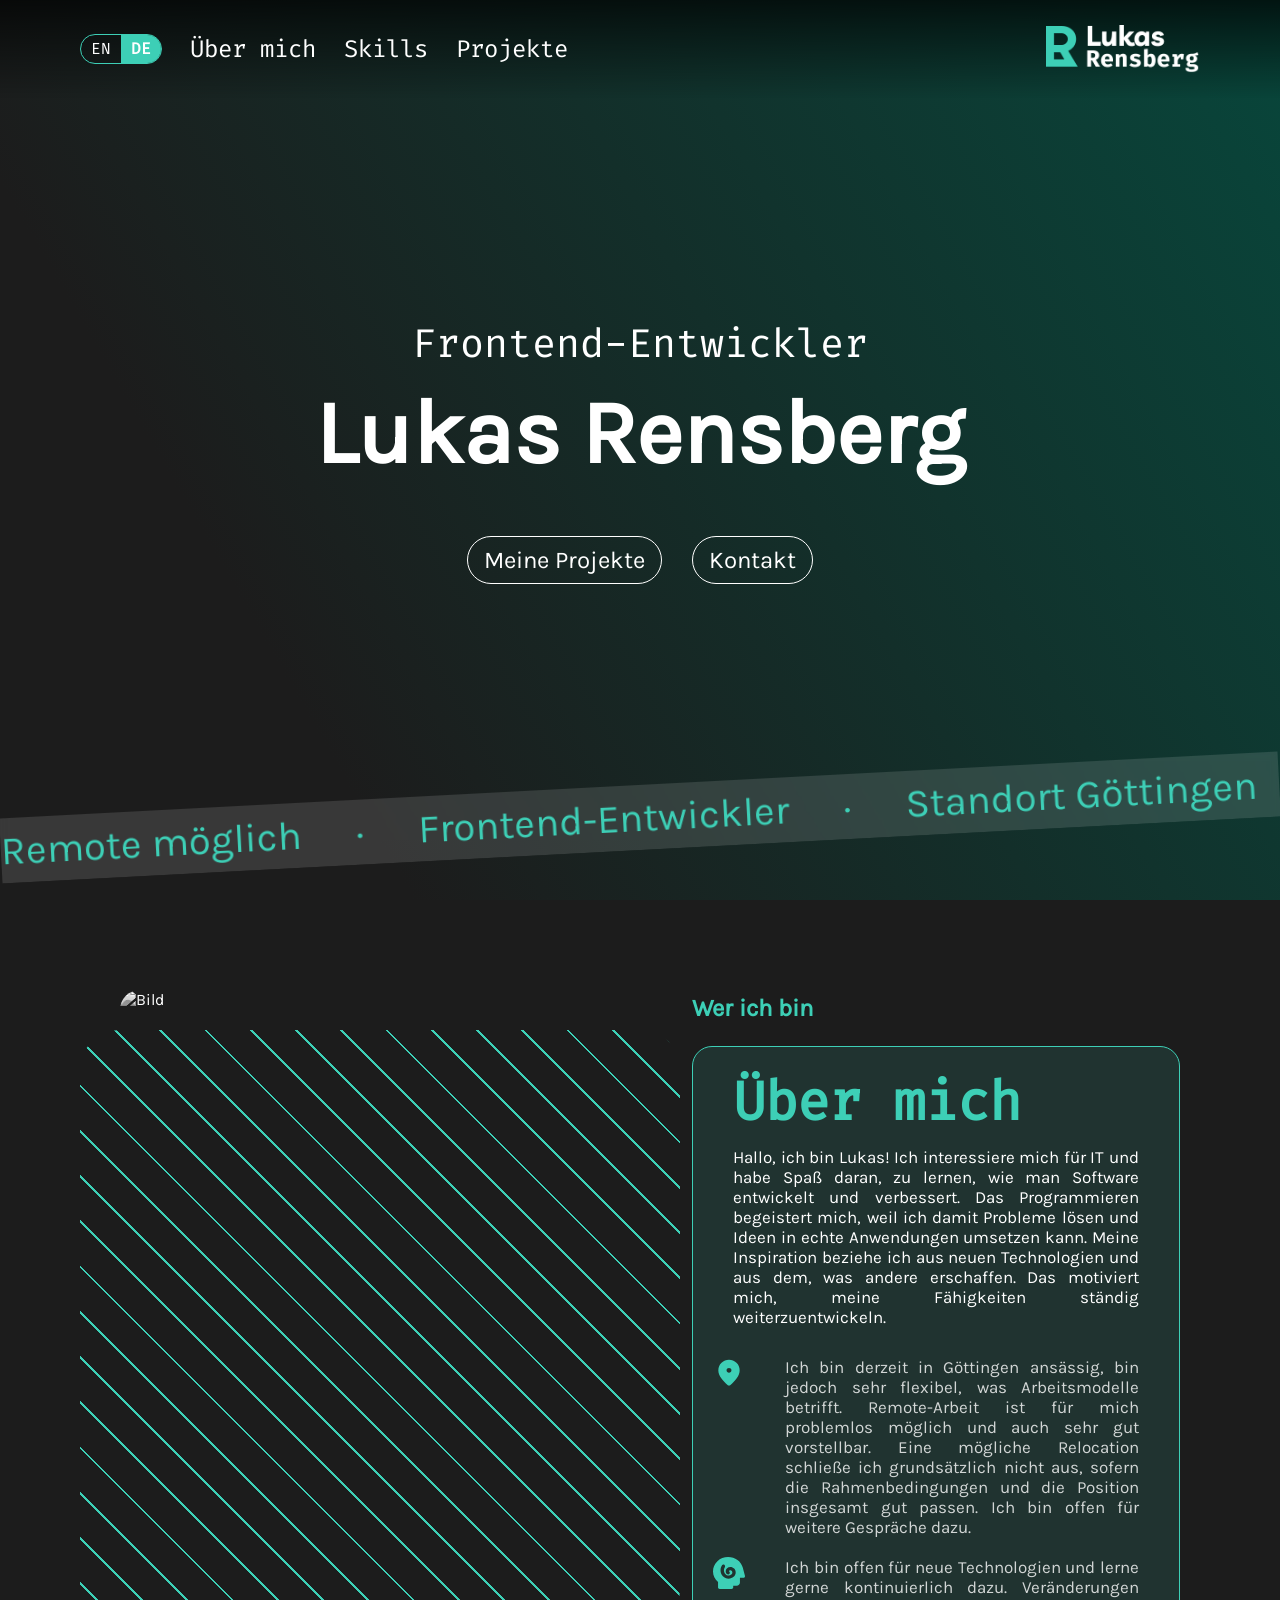
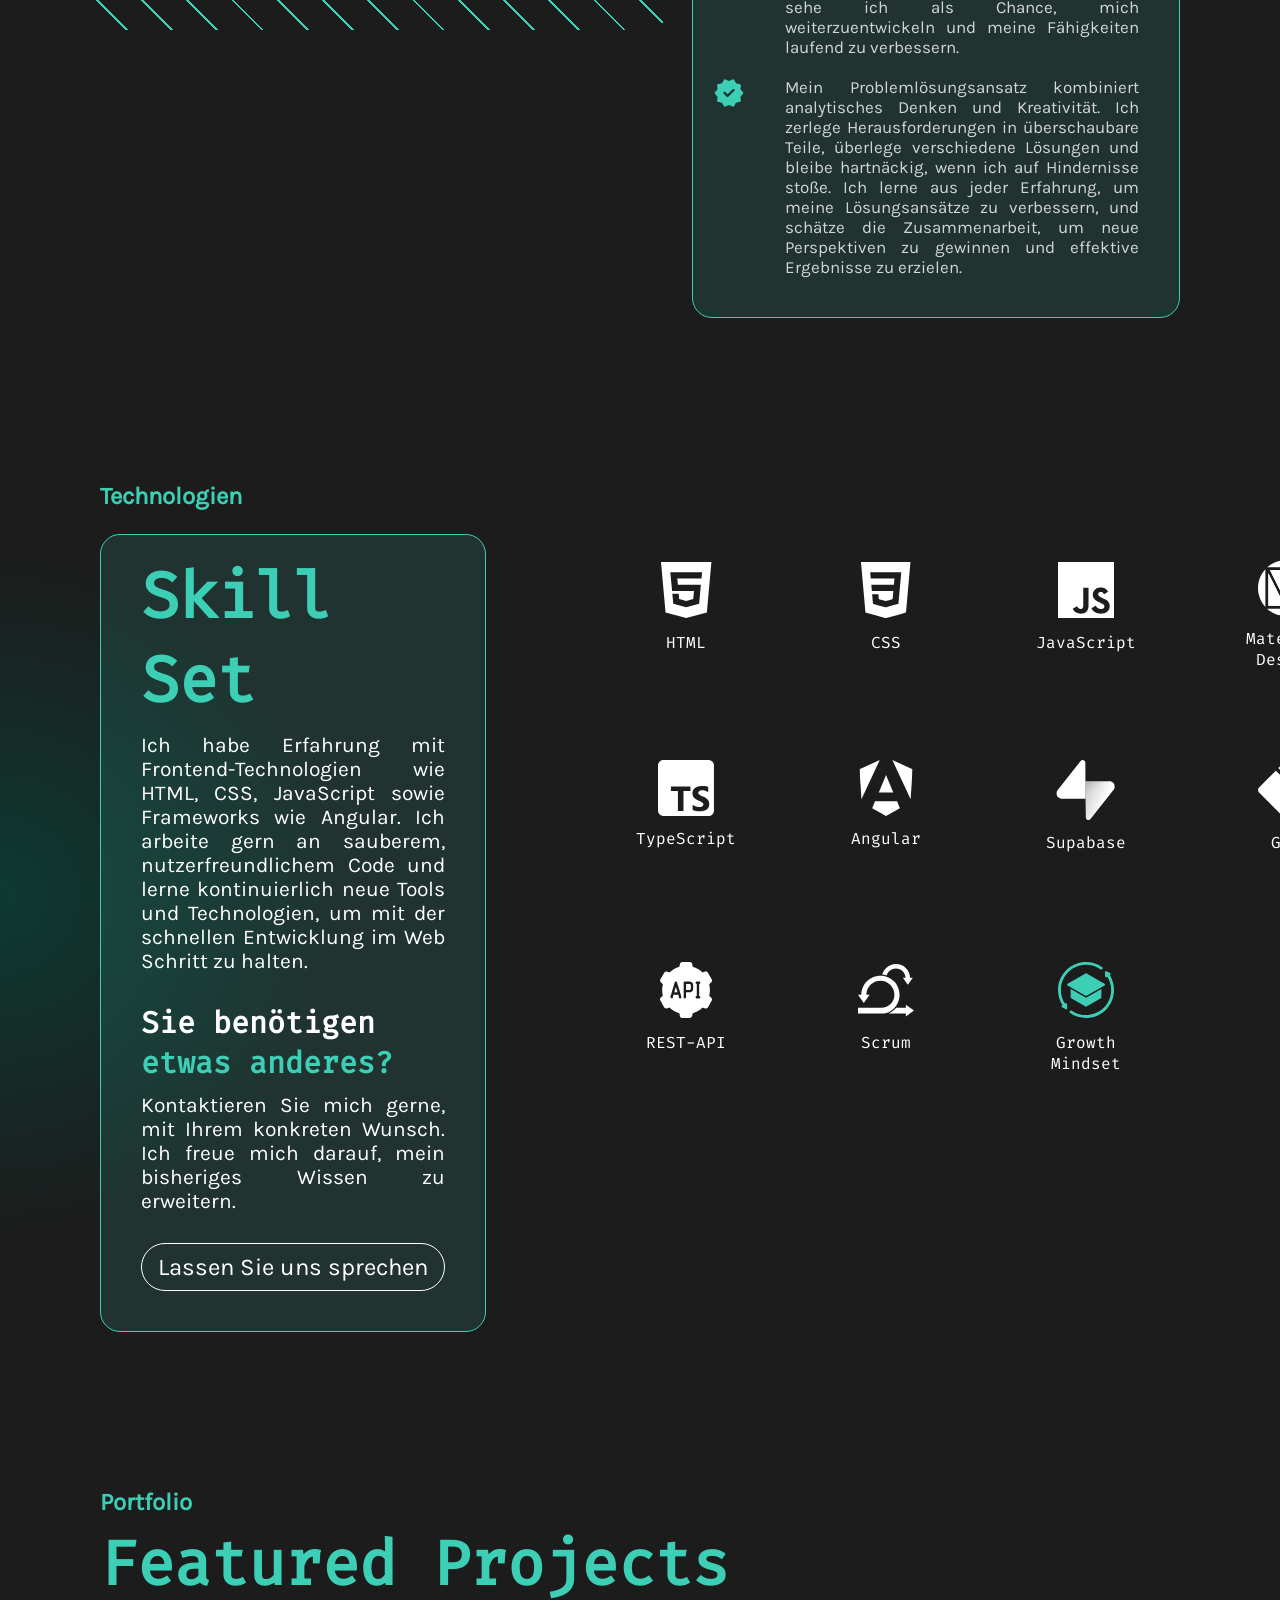
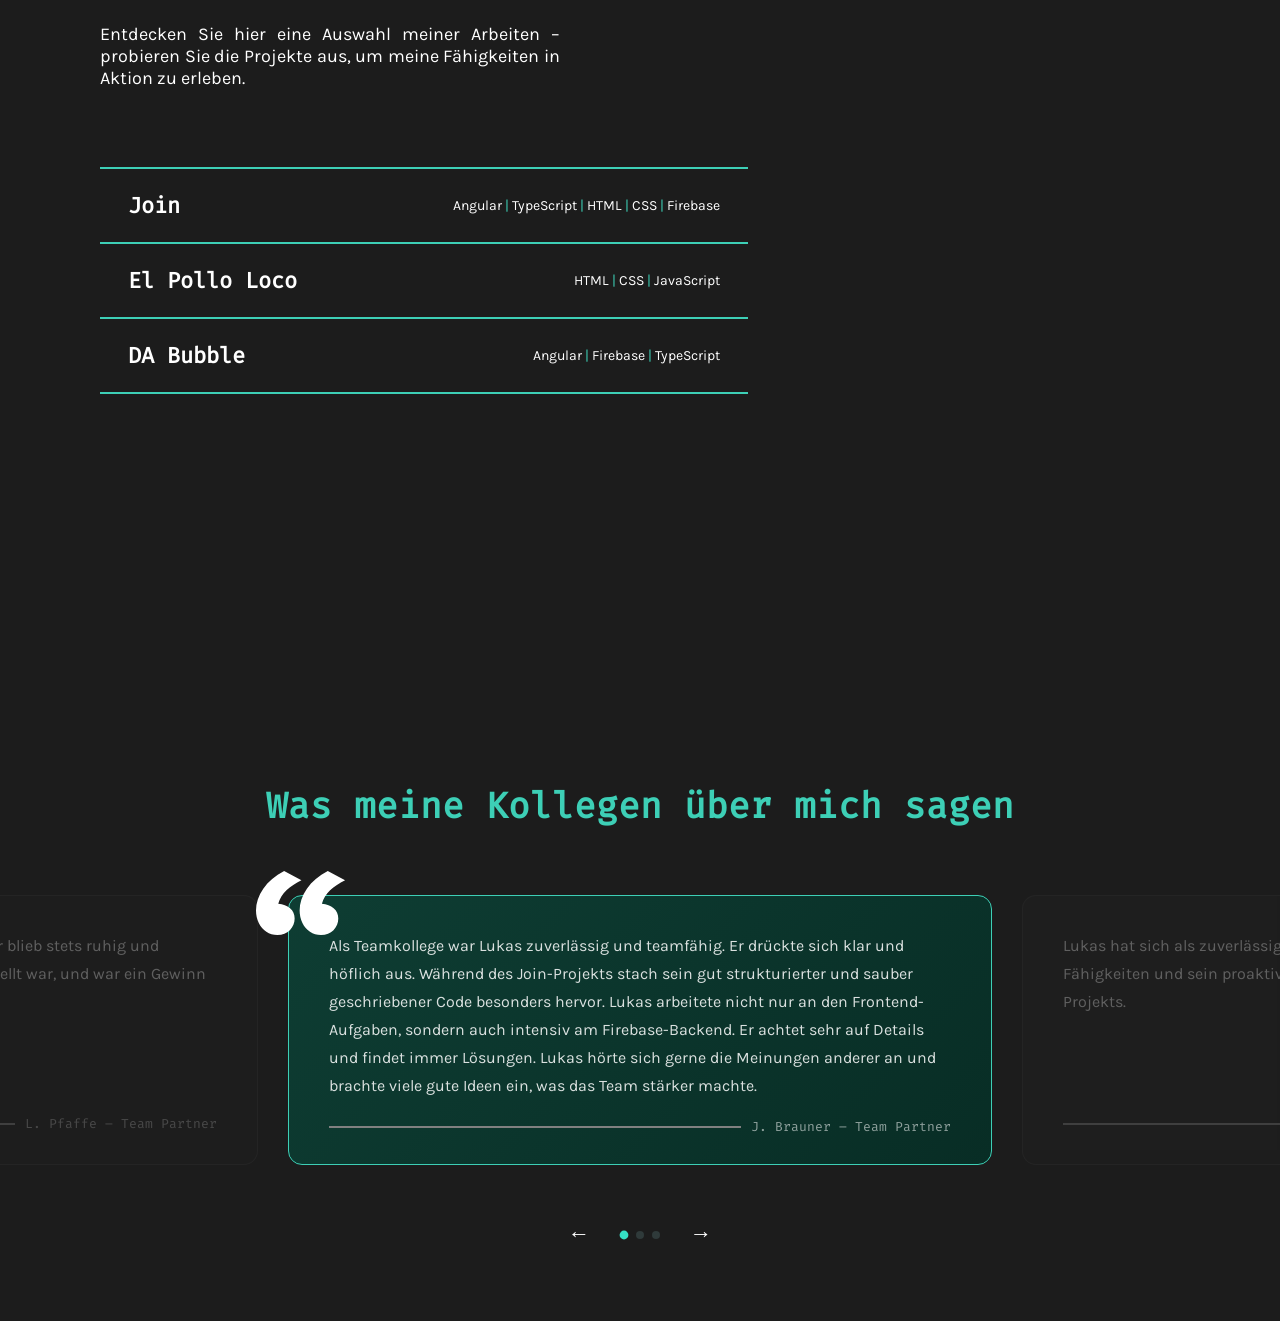
==== commit ce66eb24: "feat: add quote mark SVG and adjust styles for testimonials section" ====
--- a/index.html
+++ b/index.html
@@ -258,9 +258,8 @@
 </section>
 <section class="testimonials" id="testimonials">
     <h2 class="testimonials-title" data-i18n="testimonials.title">What my colleagues say about me</h2>
-
+    <span class="testimonial-quote-mark"><img src="assets/img/quotes.svg"  alt="An Image showing an quote"/></span>
     <div class="swiper testimonial-swiper">
-        <span class="testimonial-quote-mark">"</span>
         <div class="swiper-wrapper">
             <div class="swiper-slide testimonial-card">
                 <p class="testimonial-text" data-i18n="testimonials.entry1.quote"></p>
--- a/style.css
+++ b/style.css
@@ -692,7 +692,7 @@
     }
 
     .project-name::after {
-        content: ' ↗';
+        content: ' â†—';
         display: inline-block;
         opacity: 0;
         color: white;
@@ -1032,6 +1032,7 @@
     transition: opacity 0.45s ease, background 0.45s ease, border-color 0.45s ease;
     pointer-events: none;
     box-sizing: border-box;
+    height: 270px;
 }
 
 .testimonial-card.swiper-slide-active {
@@ -1042,19 +1043,14 @@
 }
 
 .testimonial-quote-mark {
-    position: relative;
-    top: 48px;
-    display: block;
-    align-self: flex-start;
     font-family: Georgia, 'Times New Roman', serif;
     font-size: 120px;
     line-height: 0.8;
-    width: 100%;
-    text-align: center;
     z-index: 2;
     color: #fff;
-    margin-top: -60px;
-    margin-bottom: -30px;
+    margin-top: -35px;
+    margin-bottom: -100px;
+    width: 60%;
     user-select: none;
     pointer-events: none;
 }
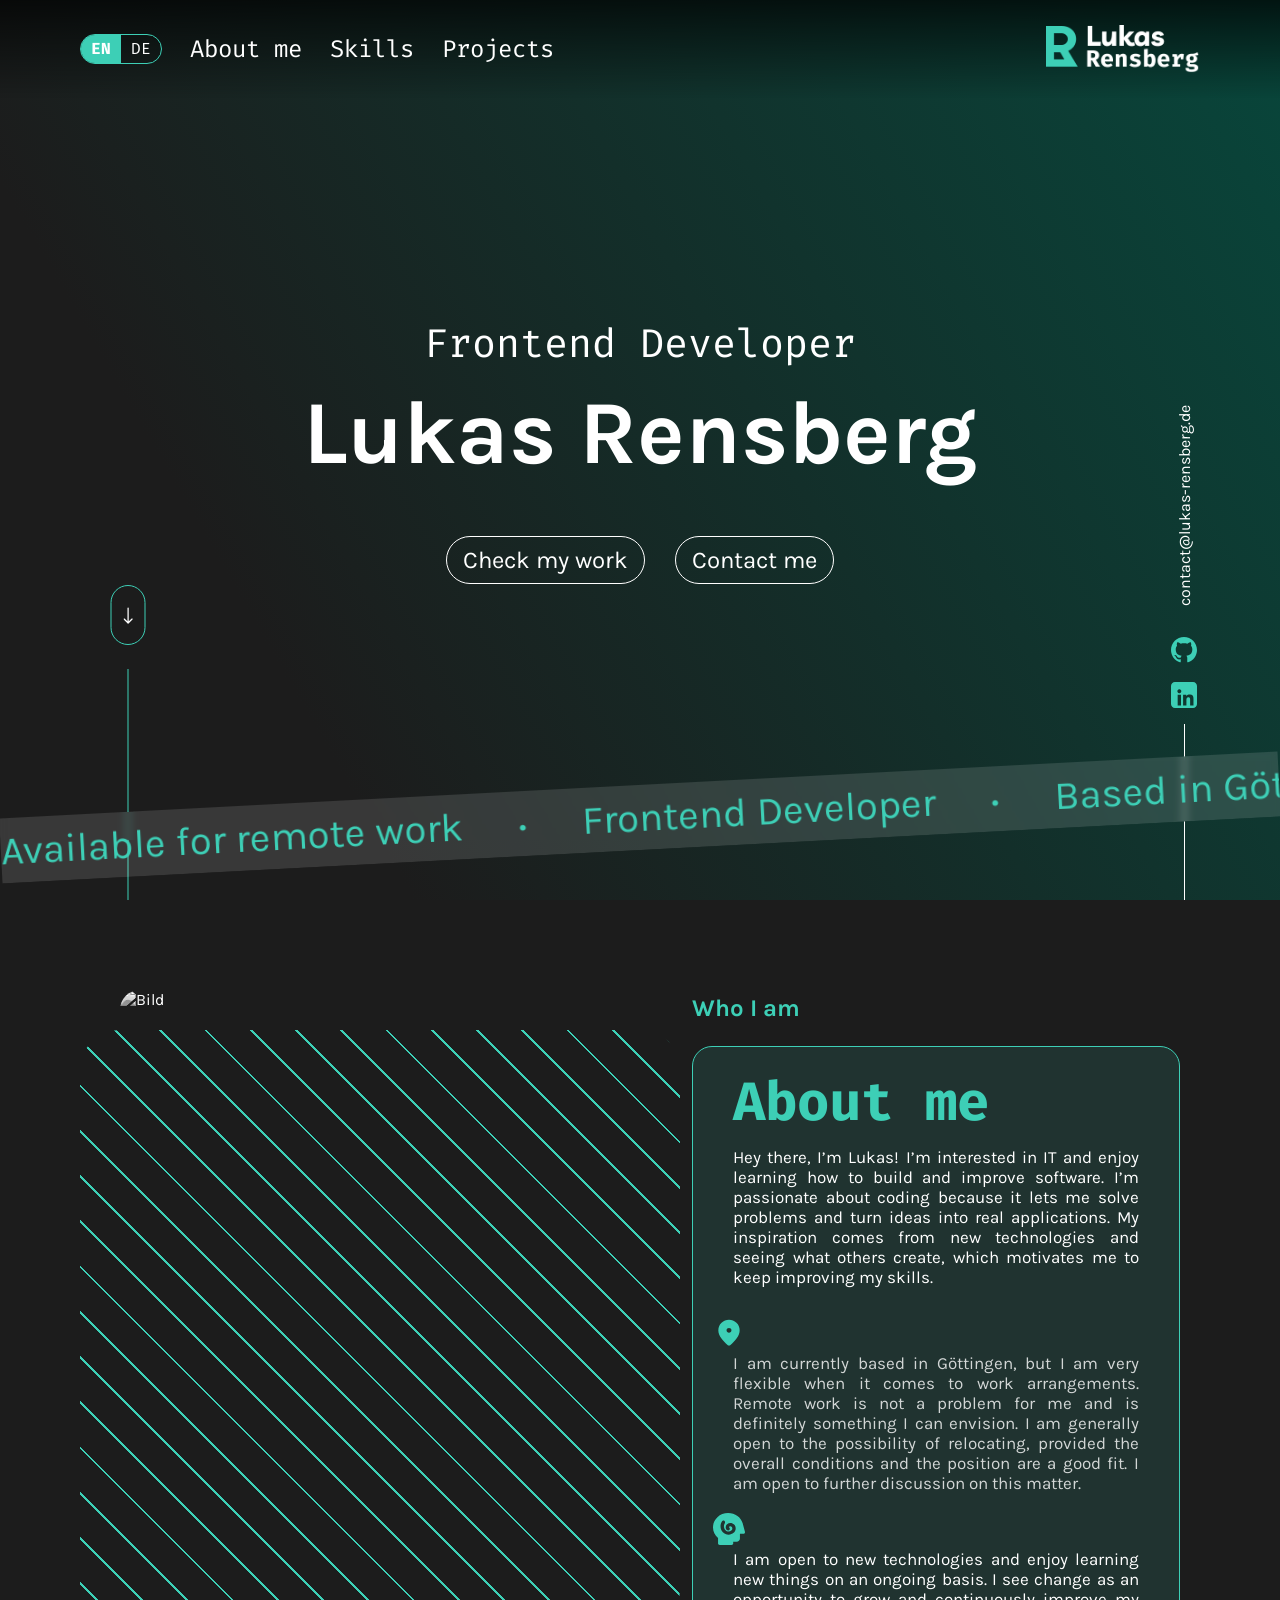
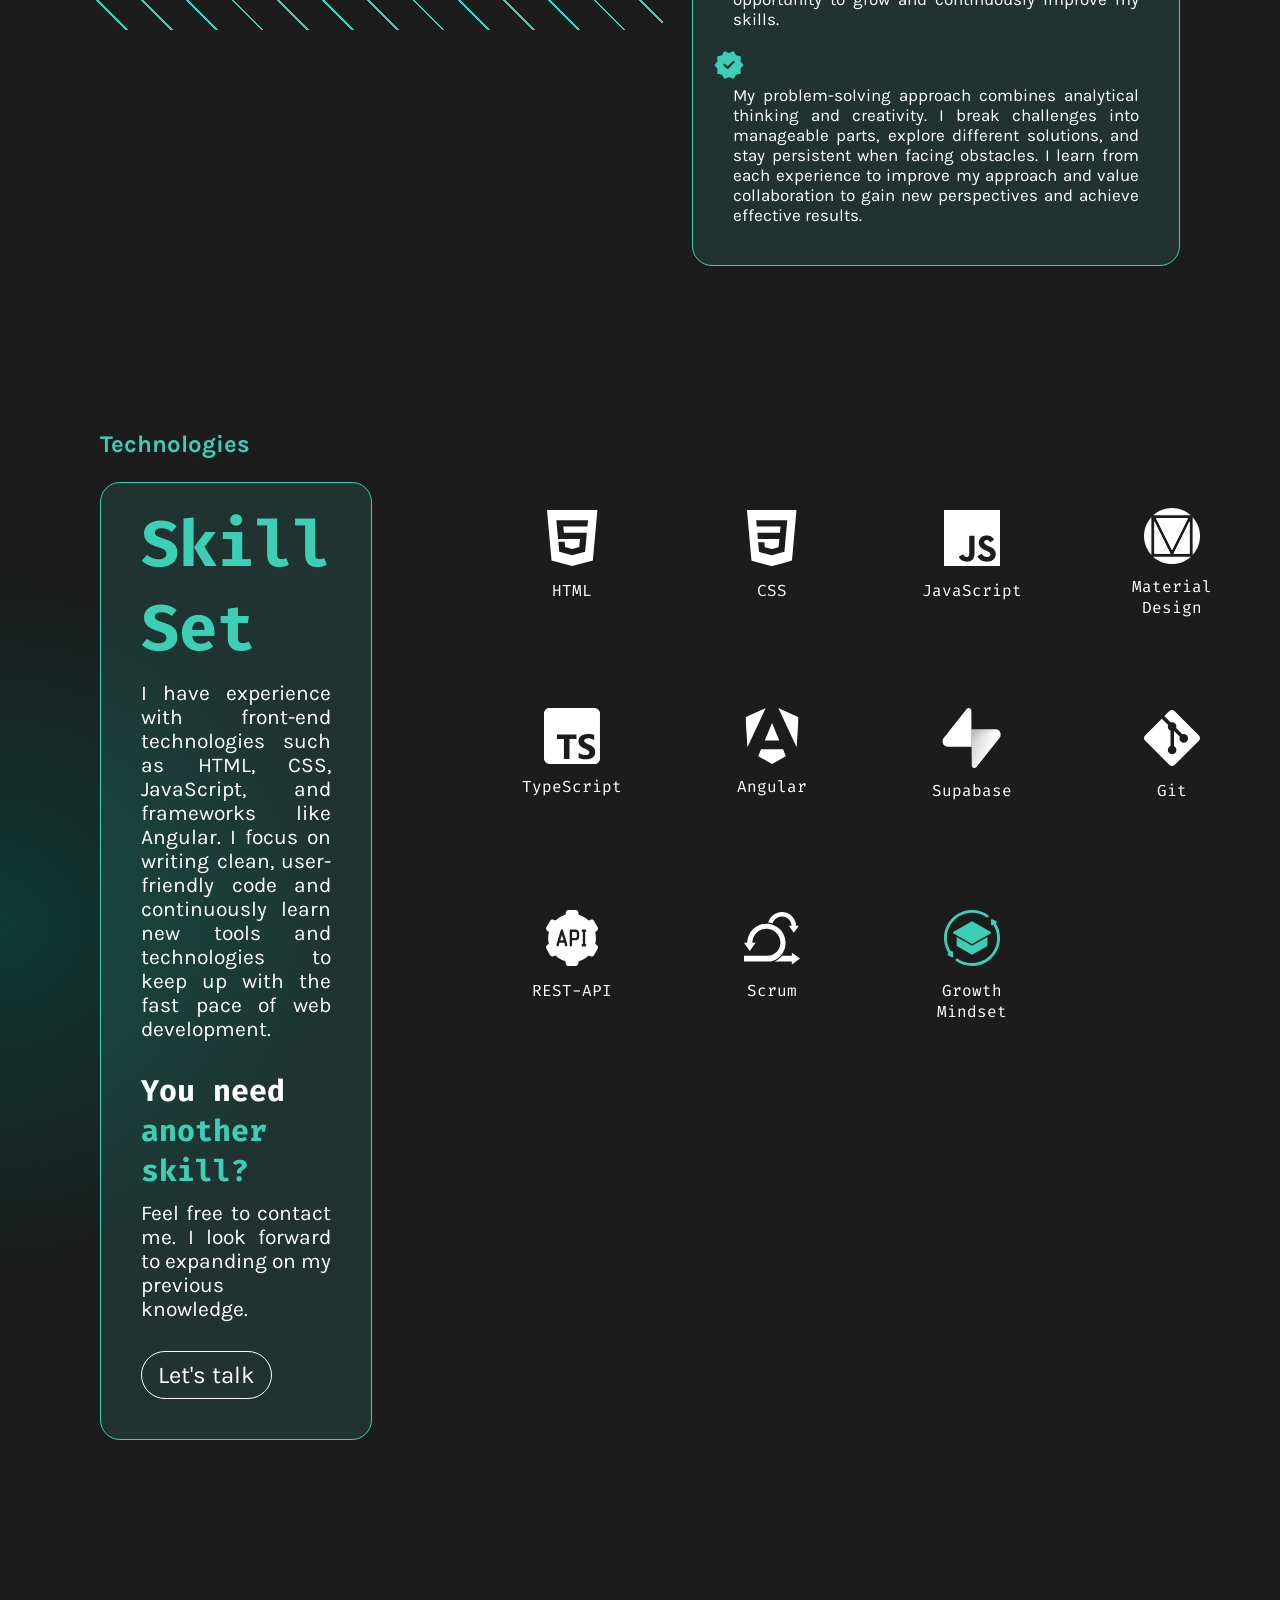
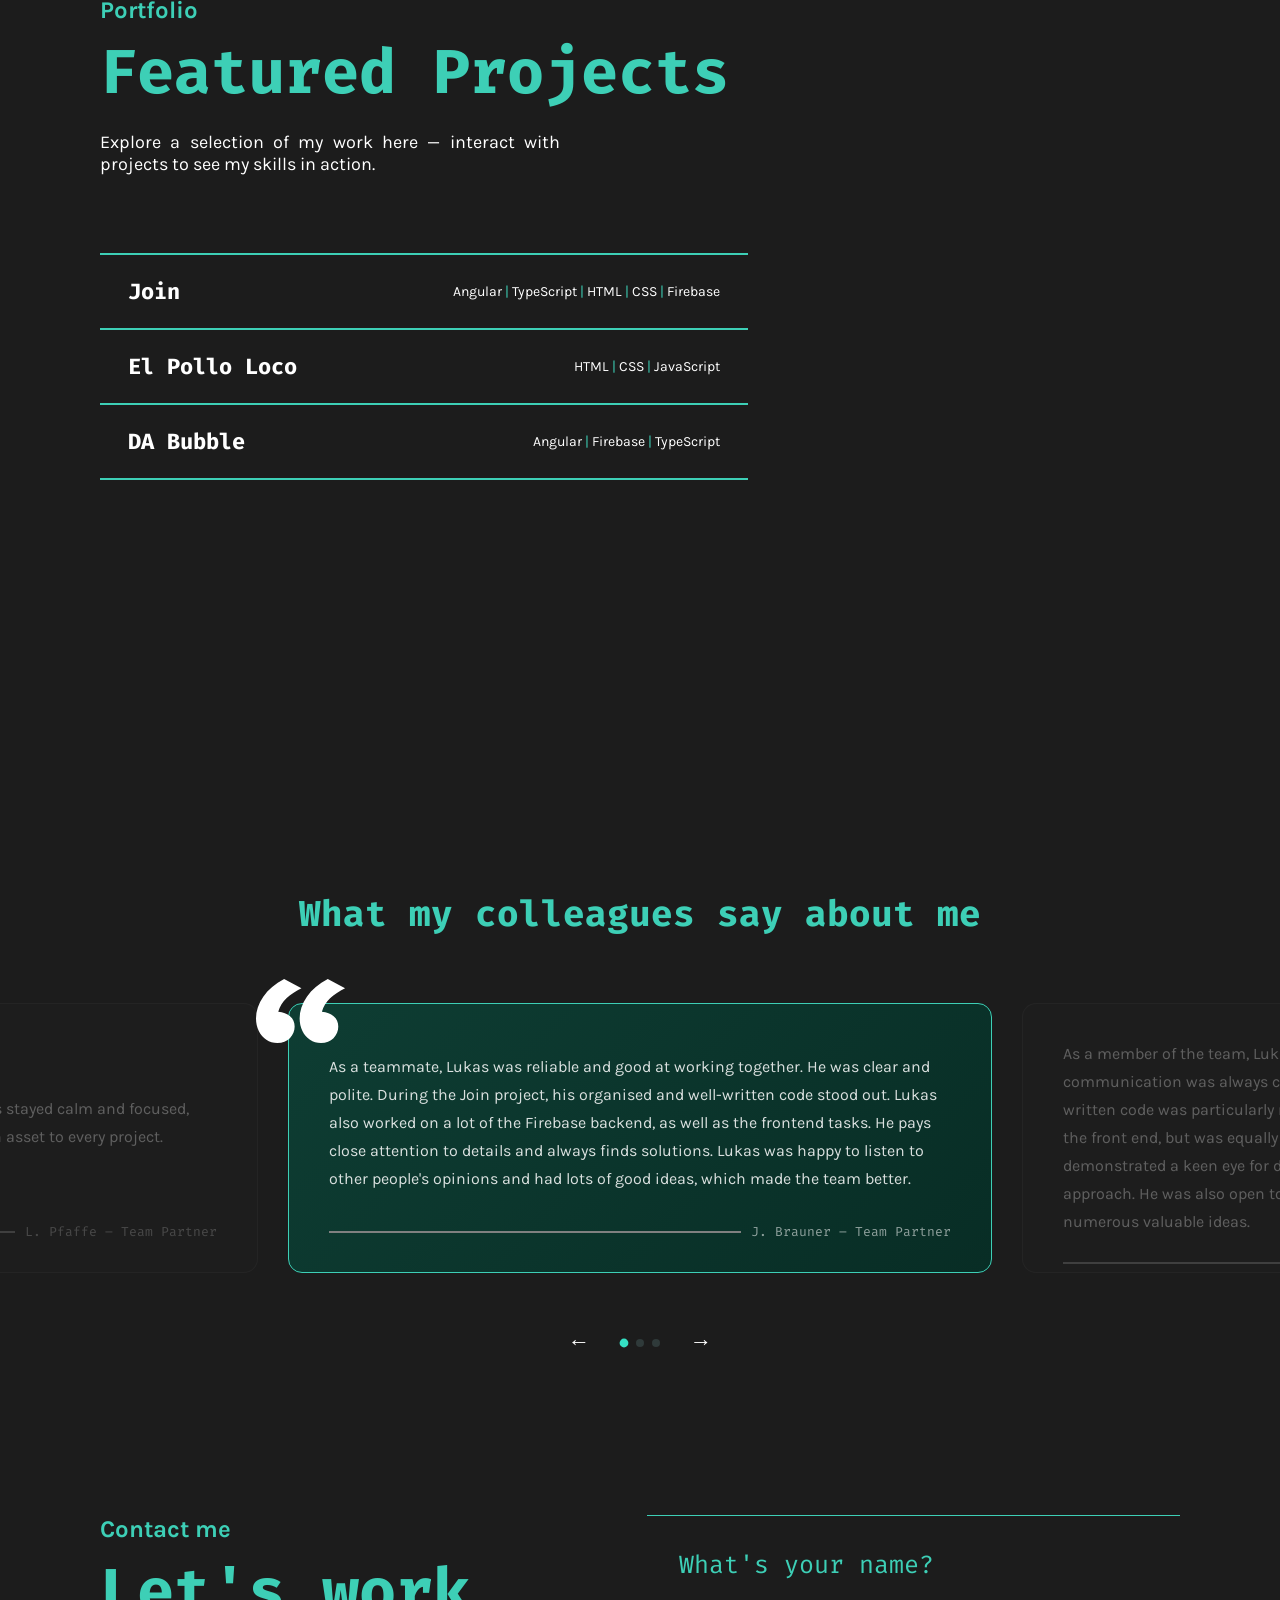
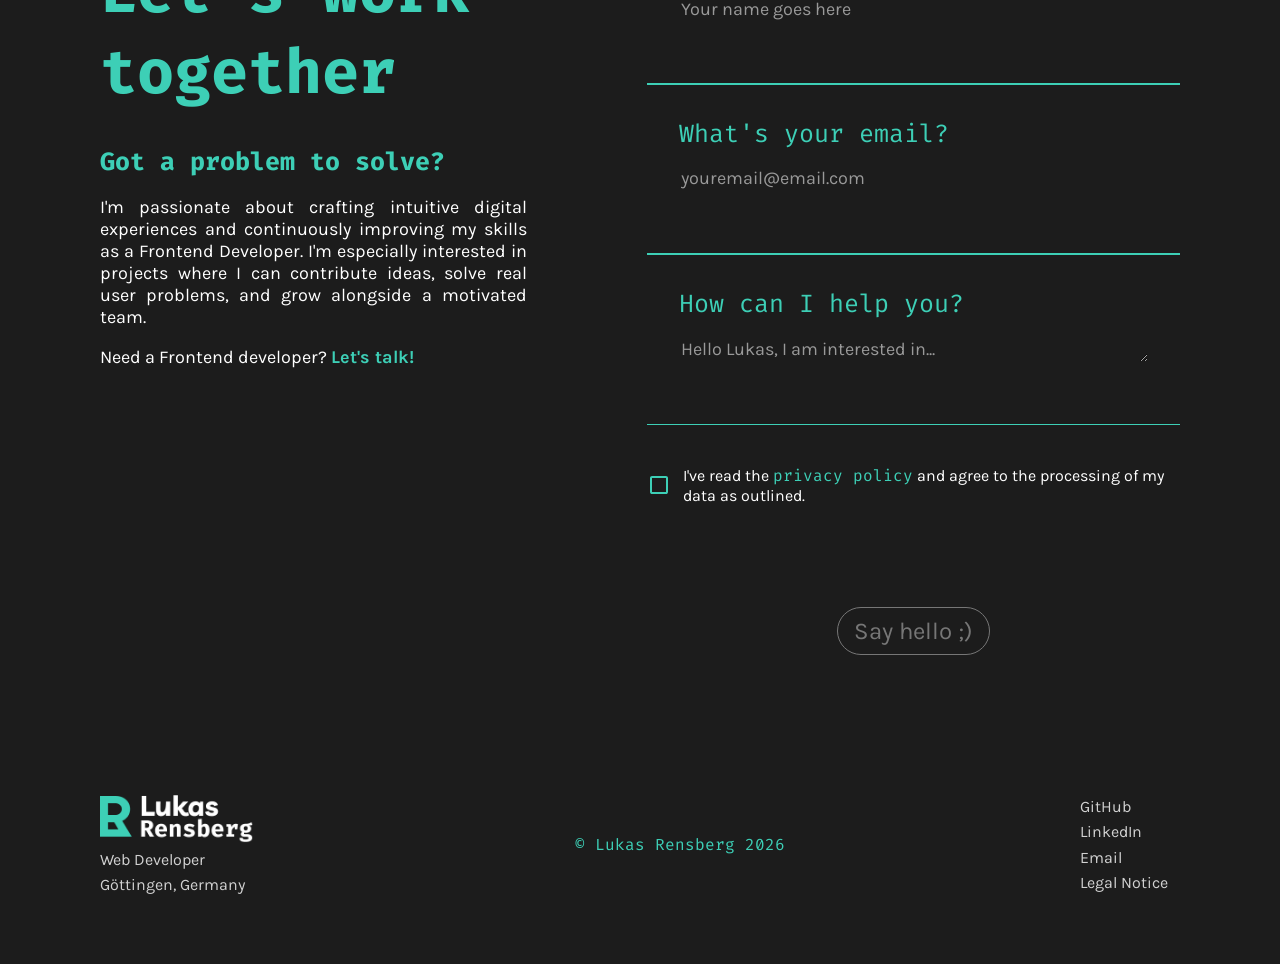
==== commit 89ae73df: "feat: add contact form, privacy policy, and refactor CSS/i18n  - Add FormValidator class with real-t" ====
--- a/index.html
+++ b/index.html
@@ -1,5 +1,5 @@
 <!doctype html>
-<html lang="de">
+<html lang="en">
 <head>
     <meta charset="UTF-8">
     <meta name="viewport"
@@ -7,81 +7,110 @@
     <meta http-equiv="X-UA-Compatible" content="ie=edge">
     <title data-i18n="meta.title">Lukas Rensberg · Portfolio</title>
     <link rel="stylesheet" href="./css/swiper-bundle.min.css">
+    <link rel="stylesheet" href="./css/standards.css">
     <link rel="stylesheet" href="./style.css">
+    <link rel="stylesheet" href="./css/header-footer.css">
+    <link rel="stylesheet" href="./css/hero.css">
 </head>
 <body>
+
 <header class="topbar">
-    <div class="nav_left">
-        <div class="lang_switch" role="group" aria-label="Sprachauswahl" data-i18n-aria-label="ui.languageSwitch">
-            <button type="button" class="lang_link" data-lang="en" aria-pressed="false">EN</button>
-            <button type="button" class="lang_link active" data-lang="de" aria-pressed="true">DE</button>
-        </div>
-        <nav class="nav_links" aria-label="Hauptnavigation" data-i18n-aria-label="ui.mainNavigation">
-            <a href="#about" class="navbar_link" data-i18n="nav.about">About me</a>
-            <a href="#skills" class="navbar_link" data-i18n="nav.skills">Skills</a>
-            <a href="#projects" class="navbar_link" data-i18n="nav.projects">Projects</a>
+    <div class="topbar__nav">
+        <div class="topbar__lang" role="group" aria-label="Sprachauswahl" data-i18n-aria-label="ui.languageSwitch">
+            <button type="button" class="topbar__lang-btn" data-lang="en" aria-pressed="false">EN</button>
+            <button type="button" class="topbar__lang-btn topbar__lang-btn--active" data-lang="de" aria-pressed="true">DE</button>
+        </div>
+        <nav class="topbar__links" aria-label="Hauptnavigation" data-i18n-aria-label="ui.mainNavigation">
+            <a href="#about" class="topbar__link" data-i18n="nav.about">About me</a>
+            <a href="#skills" class="topbar__link" data-i18n="nav.skills">Skills</a>
+            <a href="#projects" class="topbar__link" data-i18n="nav.projects">Projects</a>
         </nav>
     </div>
-    <a href="#" class="logo_swap" aria-label="Zur Startseite" data-i18n-aria-label="ui.homeLink">
-        <img class="logo_img logo_base" src="assets/img/lr-logo-white.png"
+    <a href="#" class="logo" aria-label="Zur Startseite" data-i18n-aria-label="ui.homeLink">
+        <img class="logo__img logo__img--base" src="assets/img/lr-logo-white.png"
              alt="Logo mit einem weißen L und R ineinander sowie dem Text Lukas Rensberg">
-        <img class="logo_img logo_overlay" src="assets/img/lr-logo-white-outline.png" alt="" aria-hidden="true">
+        <img class="logo__img logo__img--overlay" src="assets/img/lr-logo-white-outline.png" alt="Outline des Logos" aria-hidden="true">
     </a>
 </header>
-<section class="atf">
-    <span data-i18n="hero.role">Frontend-Developer</span>
-    <h1 class="hero_title">Lukas Rensberg</h1>
-    <div class="marquee-container">
-        <a href="#projects" class="marquee-button">
-            <span class="marquee-track">
-                <span class="marquee-static" data-i18n="cta.work">Check my work</span>
-                <span class="marquee-content" data-i18n="cta.work">Check my work</span>
+<section class="hero">
+    <span data-i18n="hero.role" class="hero__role">Frontend-Developer</span>
+    <h1 class="hero__title">Lukas Rensberg</h1>
+    <div class="cta">
+        <a href="#projects" class="cta__btn">
+            <span class="cta__track">
+                <span class="cta__label--static" data-i18n="cta.work">Check my work</span>
+                <span class="cta__label--animated" data-i18n="cta.work">Check my work</span>
             </span>
         </a>
-        <a href="#contact" class="marquee-button">
-            <span class="marquee-track">
-                <span class="marquee-static" data-i18n="cta.contact">Contact me</span>
-                <span class="marquee-content" data-i18n="cta.contact">Contact me</span>
+        <a href="#contact" class="cta__btn">
+            <span class="cta__track">
+                <span class="cta__label--static" data-i18n="cta.contact">Contact me</span>
+                <span class="cta__label--animated" data-i18n="cta.contact">Contact me</span>
             </span>
         </a>
     </div>
 
-    <div class="status-line-band">
-        <span class="status-line">
-            <span class="status-line-segment">
-                <span class="status-line-text" data-i18n="statusline.remote">Available for remote work</span><span
-                    class="status-line-dot" aria-hidden="true">·</span><span class="status-line-text"
-                                                                             data-i18n="statusline.role">Frontend Developer</span><span
-                    class="status-line-dot" aria-hidden="true">·</span><span class="status-line-text"
-                                                                             data-i18n="statusline.location">Based in Göttingen</span><span
-                    class="status-line-dot" aria-hidden="true">·</span><span class="status-line-text"
-                                                                             data-i18n="statusline.openToWork">Open to work</span><span
-                    class="status-line-dot" aria-hidden="true">·</span>
+    <div class="scroll-indicator" aria-hidden="true">
+        <div class="scroll-indicator__pill">
+            <svg width="10" height="23" viewBox="0 0 8 13" fill="none" xmlns="http://www.w3.org/2000/svg">
+                <path d="M4.18201 0.5C4.18201 0.223858 3.95815 0 3.68201 0C3.40586 0 3.18201 0.223858 3.18201 0.5H4.18201ZM3.32845 12.8536C3.52372 13.0488 3.8403 13.0488 4.03556 12.8536L7.21754 9.67157C7.4128 9.47631 7.4128 9.15973 7.21754 8.96447C7.02228 8.7692 6.7057 8.7692 6.51043 8.96447L3.68201 11.7929L0.85358 8.96447C0.658318 8.7692 0.341735 8.7692 0.146473 8.96447C-0.0487893 9.15973 -0.0487893 9.47631 0.146473 9.67157L3.32845 12.8536ZM3.18201 0.5V12.5H4.18201V0.5H3.18201Z"
+                      fill="white"></path>
+            </svg>
+        </div>
+        <div class="scroll-indicator__line"></div>
+    </div>
+
+    <div class="right-lateral" aria-hidden="true">
+        <div class="right-lateral__mail">contact@lukas-rensberg.de</div>
+        <a href="https://github.com/lukas-rensberg" class="right-lateral__social">
+            <svg width="32" height="32" viewBox="0 0 32 32" fill="none" xmlns="http://www.w3.org/2000/svg">
+                <path fill-rule="evenodd" clip-rule="evenodd" d="M16 3C8.8175 3 3 8.8175 3 16C3 21.7525 6.72125 26.6112 11.8888 28.3337C12.5387 28.4475 12.7825 28.0575 12.7825 27.7162C12.7825 27.4075 12.7663 26.3838 12.7663 25.295C9.5 25.8962 8.655 24.4987 8.395 23.7675C8.24875 23.3937 7.615 22.24 7.0625 21.9312C6.6075 21.6875 5.9575 21.0863 7.04625 21.07C8.07 21.0537 8.80125 22.0125 9.045 22.4025C10.215 24.3687 12.0838 23.8162 12.8313 23.475C12.945 22.63 13.2863 22.0612 13.66 21.7362C10.7675 21.4112 7.745 20.29 7.745 15.3175C7.745 13.9037 8.24875 12.7337 9.0775 11.8237C8.9475 11.4987 8.4925 10.1662 9.2075 8.37875C9.2075 8.37875 10.2962 8.0375 12.7825 9.71125C13.8225 9.41875 14.9275 9.2725 16.0325 9.2725C17.1375 9.2725 18.2425 9.41875 19.2825 9.71125C21.7688 8.02125 22.8575 8.37875 22.8575 8.37875C23.5725 10.1662 23.1175 11.4987 22.9875 11.8237C23.8162 12.7337 24.32 13.8875 24.32 15.3175C24.32 20.3062 21.2812 21.4112 18.3888 21.7362C18.86 22.1425 19.2663 22.9225 19.2663 24.1413C19.2663 25.88 19.25 27.2775 19.25 27.7162C19.25 28.0575 19.4937 28.4638 20.1438 28.3337C25.2788 26.6112 29 21.7362 29 16C29 8.8175 23.1825 3 16 3Z" fill="currentColor"/>
+            </svg>
+        </a>
+        <a href="https://www.linkedin.com/in/lukas-rensberg/" class="right-lateral__social">
+            <svg width="32" height="32" viewBox="0 0 32 32" fill="none" xmlns="http://www.w3.org/2000/svg">
+                <path d="M25.0488 3H6.95125C4.76888 3 3 4.76888 3 6.95125V25.0494C3 27.2311 4.76888 29 6.95125 29H25.0488C27.2311 29 29 27.2311 29 25.0494V6.95125C29 4.76888 27.2311 3 25.0488 3ZM13.0012 26.3843H9.66446V15.6506H13.0012V26.3843ZM13.272 12.4667C13.2654 12.5299 13.2564 12.5925 13.2438 12.6551C13.2311 12.7177 13.2161 12.7791 13.1974 12.8399C13.1788 12.9007 13.1577 12.9609 13.133 13.0193C13.1089 13.0782 13.0819 13.1354 13.0518 13.192C13.0217 13.248 12.9892 13.3027 12.9537 13.3557C12.9187 13.4081 12.8808 13.4592 12.8399 13.5086C12.8002 13.5579 12.7574 13.6049 12.7123 13.6494C12.6672 13.6946 12.6202 13.7373 12.5715 13.7776C12.5221 13.8179 12.471 13.8559 12.418 13.8914C12.365 13.9269 12.3109 13.9594 12.2543 13.9895C12.1983 14.019 12.1405 14.046 12.0822 14.0707C12.0238 14.0948 11.9636 14.1165 11.9028 14.1345C11.842 14.1532 11.78 14.1688 11.718 14.1809C11.6554 14.1935 11.5922 14.2031 11.529 14.2091C11.4658 14.2152 11.4026 14.2182 11.3389 14.2182C11.2751 14.2182 11.2119 14.2152 11.1487 14.2091C11.0855 14.2031 11.0223 14.1935 10.9597 14.1809C10.8977 14.1688 10.8363 14.1532 10.7749 14.1345C10.7141 14.1165 10.6545 14.0948 10.5955 14.0707C10.5366 14.046 10.4794 14.019 10.4234 13.9895C10.3674 13.9594 10.3127 13.9269 10.2597 13.8914C10.2067 13.8559 10.1556 13.8179 10.1068 13.7776C10.0575 13.7373 10.0105 13.6946 9.96539 13.6494C9.92025 13.6049 9.87812 13.5579 9.8372 13.5086C9.79747 13.4592 9.75955 13.4081 9.72404 13.3557C9.68853 13.3027 9.65603 13.248 9.62594 13.192C9.59585 13.1354 9.56876 13.0782 9.54469 13.0193C9.52001 12.9609 9.49895 12.9007 9.48029 12.8399C9.46163 12.7791 9.44658 12.7177 9.43395 12.6551C9.42131 12.5925 9.41228 12.5299 9.40626 12.4667C9.39964 12.4036 9.39663 12.3398 9.39663 12.276C9.39663 12.2122 9.39964 12.149 9.40626 12.0858C9.41228 12.0226 9.42131 11.96 9.43395 11.8974C9.44658 11.8354 9.46163 11.7734 9.48029 11.7126C9.49895 11.6518 9.52001 11.5916 9.54469 11.5327C9.56876 11.4743 9.59585 11.4171 9.62594 11.3611C9.65603 11.3045 9.68853 11.2504 9.72404 11.1974C9.75955 11.1444 9.79747 11.0933 9.8372 11.0439C9.87812 10.9952 9.92025 10.9482 9.96539 10.9031C10.0105 10.858 10.0575 10.8152 10.1068 10.7749C10.1556 10.7346 10.2067 10.6967 10.2597 10.6618C10.3127 10.6262 10.3674 10.5931 10.4234 10.563C10.4794 10.533 10.5366 10.5065 10.5955 10.4818C10.6545 10.4571 10.7141 10.4361 10.7749 10.4174C10.8363 10.3993 10.8977 10.3837 10.9597 10.3711C11.0223 10.359 11.0855 10.3494 11.1487 10.3434C11.2119 10.3367 11.2751 10.3337 11.3389 10.3337C11.4026 10.3337 11.4658 10.3367 11.529 10.3434C11.5922 10.3494 11.6554 10.359 11.718 10.3711C11.78 10.3837 11.842 10.3993 11.9028 10.4174C11.9636 10.4361 12.0238 10.4571 12.0822 10.4818C12.1405 10.5065 12.1983 10.533 12.2543 10.563C12.3109 10.5931 12.365 10.6262 12.418 10.6618C12.471 10.6967 12.5221 10.7346 12.5715 10.7749C12.6202 10.8152 12.6672 10.858 12.7123 10.9031C12.7574 10.9482 12.8002 10.9952 12.8399 11.0439C12.8808 11.0933 12.9187 11.1444 12.9537 11.1974C12.9892 11.2504 13.0217 11.3045 13.0518 11.3611C13.0819 11.4171 13.1089 11.4743 13.133 11.5327C13.1577 11.5916 13.1788 11.6518 13.1974 11.7126C13.2161 11.7734 13.2311 11.8354 13.2438 11.8974C13.2564 11.96 13.2654 12.0226 13.272 12.0858C13.2781 12.149 13.2811 12.2128 13.2811 12.276C13.2811 12.3392 13.2781 12.4036 13.272 12.4667ZM25.4773 20.2356V26.3843H22.1514C22.1514 26.3843 22.1405 20.8345 22.1405 20.5191C22.1405 20.2037 21.9937 19.4592 21.9937 19.4592C21.6055 18.1159 20.2519 18.3524 20.2519 18.3524C19.0975 18.3578 18.7304 19.2492 18.7304 19.2492C18.3632 19.9732 18.4132 21.3653 18.4132 21.3653V26.3843H15.0999V15.6506H18.276V17.1318C18.3181 17.118 18.3458 17.0987 18.3458 17.0987C20.2061 14.2723 23.6338 15.8113 23.6338 15.8113C25.7186 16.7623 25.4773 20.2356 25.4773 20.2356Z" fill="currentColor"/>
+            </svg>
+        </a>
+        <div class="right-lateral__line"></div>
+    </div>
+
+    <div class="status-band">
+        <span class="status-band__track">
+            <span class="status-band__segment">
+                <span class="status-band__text" data-i18n="statusline.remote">Available for remote work</span><span
+                    class="status-band__dot" aria-hidden="true">·</span><span class="status-band__text"
+                                                                              data-i18n="statusline.role">Frontend Developer</span><span
+                    class="status-band__dot" aria-hidden="true">·</span><span class="status-band__text"
+                                                                              data-i18n="statusline.location">Based in Göttingen</span><span
+                    class="status-band__dot" aria-hidden="true">·</span><span class="status-band__text"
+                                                                              data-i18n="statusline.openToWork">Open to work</span><span
+                    class="status-band__dot" aria-hidden="true">·</span>
             </span>
-            <span class="status-line-segment" aria-hidden="true">
-                <span class="status-line-text" data-i18n="statusline.remote">Available for remote work</span><span
-                    class="status-line-dot" aria-hidden="true">·</span><span class="status-line-text"
-                                                                             data-i18n="statusline.role">Frontend Developer</span><span
-                    class="status-line-dot" aria-hidden="true">·</span><span class="status-line-text"
-                                                                             data-i18n="statusline.location">Based in Göttingen</span><span
-                    class="status-line-dot" aria-hidden="true">·</span><span class="status-line-text"
-                                                                             data-i18n="statusline.openToWork">Open to work</span><span
-                    class="status-line-dot" aria-hidden="true">·</span>
+            <span class="status-band__segment" aria-hidden="true">
+                <span class="status-band__text" data-i18n="statusline.remote">Available for remote work</span><span
+                    class="status-band__dot" aria-hidden="true">·</span><span class="status-band__text"
+                                                                              data-i18n="statusline.role">Frontend Developer</span><span
+                    class="status-band__dot" aria-hidden="true">·</span><span class="status-band__text"
+                                                                              data-i18n="statusline.location">Based in Göttingen</span><span
+                    class="status-band__dot" aria-hidden="true">·</span><span class="status-band__text"
+                                                                              data-i18n="statusline.openToWork">Open to work</span><span
+                    class="status-band__dot" aria-hidden="true">·</span>
             </span>
         </span>
     </div>
 </section>
-<section class="about-me" id="about">
-    <div class="image-container">
+<section class="about" id="about">
+    <div class="about__image">
         <img src="assets/img/about-me-image.jpg" alt="Bild">
     </div>
-    <div class="description-text">
-        <p class="title" data-i18n="about.title"></p>
-        <div class="description-text-container">
+    <div class="section-intro">
+        <p class="section-intro__label" data-i18n="about.title"></p>
+        <div class="section-intro__box">
             <h2 data-i18n="about.container.title"></h2>
             <p data-i18n="about.container.text"></p>
-            <div class="my-profile">
-                <div class="location">
+            <div class="about__profile">
+                <div class="footer__location">
                     <img src="assets/img/location.svg" alt="An image showing a location pin">
                     <p data-i18n="about.container.location"></p>
                 </div>
@@ -90,7 +119,7 @@
                          alt="An image showing a side profile with a gyroscope inside the head">
                     <p data-i18n="about.container.open-minded"></p>
                 </div>
-                <div class="skills">
+                <div class="">
                     <img src="assets/img/problem-solved.svg" alt="An image showing a type of medal">
                     <p data-i18n="about.container.problem-solving"></p>
                 </div>
@@ -99,71 +128,71 @@
     </div>
 </section>
 <section class="skills" id="skills">
-    <div class="description-text">
-        <p class="title" data-i18n="skills.title"></p>
-        <div class="description-text-container">
+    <div class="section-intro">
+        <p class="section-intro__label" data-i18n="skills.title"></p>
+        <div class="section-intro__box">
             <h2 data-i18n="skills.container.title"></h2>
             <p data-i18n="skills.container.text"></p>
 
             <h3>
                 <span data-i18n="skills.container.cta.title"></span>
-                <span class="text-colored" data-i18n="skills.container.cta.title-colored"></span>
+                <span class="text--accent" data-i18n="skills.container.cta.title-colored"></span>
             </h3>
             <p data-i18n="skills.container.cta.text"></p>
 
-            <div class="marquee-container">
-                <a href="#contact" class="marquee-button">
-                    <span class="marquee-track">
-                        <span class="marquee-static" data-i18n="skills.container.cta.button">Let's Talk</span>
-                        <span class="marquee-content" data-i18n="skills.container.cta.button">Let's Talk</span>
+            <div class="cta">
+                <a href="#contact" class="cta__btn">
+                    <span class="cta__track">
+                        <span class="cta__label--static" data-i18n="skills.container.cta.button">Let's Talk</span>
+                        <span class="cta__label--animated" data-i18n="skills.container.cta.button">Let's Talk</span>
                     </span>
                 </a>
             </div>
         </div>
     </div>
-    <div class="skill-icons">
-        <div class="skill-icon-container">
-            <img src="assets/img/skills/html.svg" alt="HTML" class="skill-icon-img">
+    <div class="skill-grid">
+        <div class="skill-item">
+            <img src="assets/img/skills/html.svg" alt="HTML" class="skill-item__icon">
             <p class="skill-icon-text">HTML</p>
         </div>
-        <div class="skill-icon-container">
-            <img src="assets/img/skills/css.svg" alt="CSS" class="skill-icon-img">
+        <div class="skill-item">
+            <img src="assets/img/skills/css.svg" alt="CSS" class="skill-item__icon">
             <p class="skill-icon-text">CSS</p>
         </div>
-        <div class="skill-icon-container">
-            <img src="assets/img/skills/js.svg" alt="JavaScript" class="skill-icon-img">
+        <div class="skill-item">
+            <img src="assets/img/skills/js.svg" alt="JavaScript" class="skill-item__icon">
             <p class="skill-icon-text">JavaScript</p>
         </div>
-        <div class="skill-icon-container">
-            <img src="assets/img/skills/md.svg" alt="Material Design" class="skill-icon-img">
+        <div class="skill-item">
+            <img src="assets/img/skills/md.svg" alt="Material Design" class="skill-item__icon">
             <p class="skill-icon-text">Material Design</p>
         </div>
-        <div class="skill-icon-container">
-            <img src="assets/img/skills/ts.svg" alt="TypeScript" class="skill-icon-img">
+        <div class="skill-item">
+            <img src="assets/img/skills/ts.svg" alt="TypeScript" class="skill-item__icon">
             <p class="skill-icon-text">TypeScript</p>
         </div>
-        <div class="skill-icon-container">
-            <img src="assets/img/skills/angular.svg" alt="Angular" class="skill-icon-img">
+        <div class="skill-item">
+            <img src="assets/img/skills/angular.svg" alt="Angular" class="skill-item__icon">
             <p class="skill-icon-text">Angular</p>
         </div>
-        <div class="skill-icon-container">
-            <img src="assets/img/skills/supabase.svg" alt="Supabase" class="skill-icon-img">
+        <div class="skill-item">
+            <img src="assets/img/skills/supabase.svg" alt="Supabase" class="skill-item__icon">
             <p class="skill-icon-text">Supabase</p>
         </div>
-        <div class="skill-icon-container">
-            <img src="assets/img/skills/git.svg" alt="Git" class="skill-icon-img">
+        <div class="skill-item">
+            <img src="assets/img/skills/git.svg" alt="Git" class="skill-item__icon">
             <p class="skill-icon-text">Git</p>
         </div>
-        <div class="skill-icon-container">
-            <img src="assets/img/skills/api.svg" alt="REST API" class="skill-icon-img">
+        <div class="skill-item">
+            <img src="assets/img/skills/api.svg" alt="REST API" class="skill-item__icon">
             <p class="skill-icon-text">REST-API</p>
         </div>
-        <div class="skill-icon-container">
-            <img src="assets/img/skills/scrum.svg" alt="Scrum" class="skill-icon-img">
+        <div class="skill-item">
+            <img src="assets/img/skills/scrum.svg" alt="Scrum" class="skill-item__icon">
             <p class="skill-icon-text">Scrum</p>
         </div>
-        <div class="skill-icon-container skill-icon-container--mindset">
-            <img src="assets/img/skills/mindset.svg" alt="Growth Mindset" class="skill-icon-img">
+        <div class="skill-item skill-icon-container--mindset">
+            <img src="assets/img/skills/mindset.svg" alt="Growth Mindset" class="skill-item__icon">
             <p class="skill-icon-text">Growth Mindset</p>
             <div class="skill-hover-container">
                 <div class="skill-bubble">
@@ -185,8 +214,8 @@
     </div>
 </section>
 <section class="featured-projects" id="projects">
-    <div class="description-text">
-        <p class="title" data-i18n="projects.title"></p>
+    <div class="section-intro">
+        <p class="section-intro__label" data-i18n="projects.title"></p>
         <h2 data-i18n="projects.container.title"></h2>
         <p data-i18n="projects.container.text"></p>
     </div>
@@ -258,7 +287,7 @@
 </section>
 <section class="testimonials" id="testimonials">
     <h2 class="testimonials-title" data-i18n="testimonials.title">What my colleagues say about me</h2>
-    <span class="testimonial-quote-mark"><img src="assets/img/quotes.svg"  alt="An Image showing an quote"/></span>
+    <span class="testimonial-quote-mark"><img src="assets/img/quotes.svg" alt="An Image showing an quote"/></span>
     <div class="swiper testimonial-swiper">
         <div class="swiper-wrapper">
             <div class="swiper-slide testimonial-card">
@@ -312,6 +341,84 @@
         <button class="testimonial-next" aria-label="Next">&#8594;</button>
     </div>
 </section>
+<section class="contact" id="contact">
+    <div class="section-intro">
+        <p class="section-intro__label" data-i18n="contact.title"></p>
+        <h2 data-i18n="contact.container.title"></h2>
+        <h3 data-i18n="contact.container.cta.title"></h3>
+        <p data-i18n="contact.container.text"></p>
+
+        <p><span data-i18n="contact.container.cta.text"></span> <span class="text--accent"
+                                                                      data-i18n="contact.container.cta.text-colored"></span>
+        </p>
+    </div>
+    <form action="send-mail.php" method="post">
+        <div class="form-field">
+            <label for="name" data-i18n="contact.form.lbl-name">What's your name?</label>
+            <input type="text" name="name" id="name" placeholder="Your name goes here">
+            <span class="form-field__error" id="name-error"></span>
+        </div>
+        <div class="form-field">
+            <label for="email" data-i18n="contact.form.lbl-mail">What's your email?</label>
+            <input type="text" name="email" id="email" placeholder="youremail@email.com">
+            <span class="form-field__error" id="mail-error"></span>
+        </div>
+        <div class="form-field">
+            <label for="message" data-i18n="contact.form.lbl-message">How can I help you?</label>
+            <textarea name="message" id="message" placeholder="Hello Lukas, I am interested in..."></textarea>
+            <span class="form-field__error" id="message-error"></span>
+        </div>
+        <div class="form-field--checkbox">
+            <input type="checkbox" name="privacy" id="privacy">
+            <label for="privacy" class="form-field__checkbox-label">
+                <span class="form-field__checkbox-icon"></span>
+                <span>
+                    <span data-i18n="contact.form.privacy-first">I've read the </span>
+                    <a href="/impressum.html" data-i18n="contact.form.privacy-link">privacy policy</a>
+                    <span data-i18n="contact.form.privacy-last"> and agree to the processing of my data as outlined.</span>
+                </span>
+            </label>
+            <span class="form-field__error" id="privacy-error"></span>
+        </div>
+        <div class="cta">
+            <button type="submit" class="cta__btn">
+                    <span class="cta__track">
+                        <span class="cta__label--static" data-i18n="contact.form.send-btn">Say Hello ;)</span>
+                        <span class="cta__label--animated" data-i18n="contact.form.send-btn">Say Hello ;)</span>
+                    </span>
+            </button>
+        </div>
+    </form>
+</section>
+<footer class="footer">
+    <div class="footer__container">
+
+        <div class="footer__brand">
+            <a href="#" class="logo" data-i18n-aria-label="ui.homeLink">
+                <img class="logo__img logo__img--base"
+                     src="assets/img/lr-logo-white.png"
+                     alt="Logo Lukas Rensberg">
+                <img class="logo__img logo__img--overlay"
+                     src="assets/img/lr-logo-white-outline.png"
+                     alt="" aria-hidden="true">
+            </a>
+            <span class="footer__tagline" data-i18n="footer.tagline"></span>
+            <span class="footer__location" data-i18n="footer.location"></span>
+        </div>
+
+        <div class="footer__copyright">
+            <span>&copy; Lukas Rensberg <span id="footer-year"></span></span>
+        </div>
+
+        <nav class="footer__links" aria-label="Links">
+            <a href="https://github.com/lukas-rensberg" target="_blank" rel="noopener noreferrer">GitHub</a>
+            <a href="https://linkedin.com/in/lukas-rensberg" target="_blank" rel="noopener noreferrer">LinkedIn</a>
+            <a href="mailto:contact@lukas-rensberg.de" data-i18n="footer.email"></a>
+            <a href="impressum.html" data-i18n="footer.legal"></a>
+        </nav>
+
+    </div>
+</footer>
 
 <script src="./js/swiper-bundle.min.js"></script>
 <script type="module" src="./script.js"></script>
--- a/css/standards.css
+++ b/css/standards.css
@@ -0,0 +1,40 @@
+:root {
+    --primary-color: #3dcfb6;
+    --background-color: #1C1C1C;
+    --text-color: #fff;
+    --text-color-hoverable: rgba(255, 255, 255, 0.8);
+    --primary-font-family: 'karla', 'sans-serif';
+    --secondary-font-family: 'fira-code', 'sans-serif';
+    --section-min-height: 100vh;
+}
+
+@supports (height: 100dvh) {
+    :root {
+        --section-min-height: 100dvh;
+    }
+}
+
+html,
+body {
+    margin: 0;
+    padding: 0;
+    color: var(--text-color);
+    background: var(--background-color);
+}
+
+* {
+    box-sizing: border-box;
+    scroll-behavior: smooth;
+}
+
+@font-face {
+    font-family: 'fira-code';
+    src: url('/assets/fonts/FiraCode.ttf') format('truetype');
+    font-style: normal;
+}
+
+@font-face {
+    font-family: 'karla';
+    src: url('/assets/fonts/Karla.ttf') format('truetype');
+    font-style: normal;
+}
--- a/style.css
+++ b/style.css
@@ -1,351 +1,40 @@
-:root {
-    --primary-color: #3dcfb6;
-    --background-color: #1C1C1C;
-    --text-color: #fff;
-    --text-color-hoverable: rgba(255, 255, 255, 0.8);
-    --font-family: 'fira-code', 'sans-serif';
-    --section-min-height: 100vh;
-}
-
-@supports (height: 100dvh) {
-    :root {
-        --section-min-height: 100dvh;
-    }
-}
-
-html,
-body {
-    margin: 0;
-    padding: 0;
-    color: var(--text-color);
-    background: var(--background-color);
-}
-
-* {
-    box-sizing: border-box;
-    scroll-behavior: smooth;
-}
-
-@font-face {
-    font-family: 'fira-code';
-    src: url('assets/fonts/FiraCode.ttf') format('truetype');
-    font-weight: 400;
-    font-style: normal;
-}
-
-@font-face {
-    font-family: 'karla';
-    src: url('assets/fonts/Karla.ttf') format('truetype');
-    font-weight: 400;
-    font-style: normal;
-}
-
-header {
+.section-intro {
+    width: 50%;
+    align-self: flex-end;
+}
+
+.section-intro__box {
+    display: flex;
+    flex-direction: column;
+    padding: 20px;
+    gap: 10px;
     width: 100%;
-    background: linear-gradient(60deg, #1c1c1c 23%, #08463b 100%);
-    color: var(--text-color);
-    display: flex;
-    flex-direction: row;
-}
-
-.topbar {
-    position: fixed;
-    z-index: 2;
-    display: flex;
-    align-items: center;
-    justify-content: space-between;
-    gap: 24px;
-    font-family: 'fira-code', 'sans-serif';
-    top: 0;
-    left: 0;
-    right: 0;
-    padding: 25px 80px;
-    background: linear-gradient(180deg, rgba(0, 0, 0, 0.7), transparent);;
-}
-
-section.atf {
-    position: relative;
-    inset: 0;
-    text-align: center;
-    display: flex;
-    flex-direction: column;
-    justify-content: center;
-    align-items: center;
-    gap: 10px;
-    font-family: 'fira-code', 'sans-serif';
-    background: linear-gradient(60deg, var(--background-color) 23%, #08463b 100%);
-    overflow: hidden;
-    min-height: var(--section-min-height);
-    width: 100%;
-}
-
-.atf span {
-    font-size: 40px;
-}
-
-.hero_title {
-    font-family: 'karla', 'sans-serif';
-    margin: 0;
-    font-size: 90px;
-}
-
-.nav_left {
-    display: flex;
-    align-items: center;
-    gap: 28px;
-}
-
-.lang_switch {
-    display: inline-flex;
+    border-radius: 20px;
     border: 1px solid var(--primary-color);
-    border-radius: 999px;
-    overflow: hidden;
-}
-
-.lang_link {
-    color: var(--text-color);
-    background: transparent;
-    border: 0;
-    text-decoration: none;
-    padding: 6px 10px;
-    font-size: 1rem;
-    line-height: 1;
-    cursor: pointer;
-    font-family: 'fira-code', 'sans-serif';
-}
-
-.lang_link:hover {
-    background: rgba(31, 215, 178, 0.12);
-}
-
-.lang_link:focus-visible {
-    outline: 2px solid var(--primary-color);
-    outline-offset: -2px;
-}
-
-.lang_link.active {
-    background: var(--primary-color);
-    color: var(--text-color);
+    background: rgba(61, 207, 182, 12.5%);
+}
+
+.section-intro__box h2 {
+    margin: 0 20px;
+    font-size: 54px;
+    font-family: fira-code, 'sans-serif';
     font-weight: bold;
-}
-
-.nav_links {
-    display: flex;
-    align-items: center;
-    gap: 28px;
-}
-
-.navbar_link {
-    color: var(--text-color);
-    text-decoration: none;
-    font-size: 1.5rem;
-    line-height: 1;
-}
-
-.logo_swap {
-    position: relative;
-    display: inline-block;
-    height: 48px;
-    overflow: hidden;
-}
-
-.logo_img {
-    display: block;
-    height: 48px;
-    width: auto;
-}
-
-.logo_base {
-    opacity: 1;
-    clip-path: inset(0 0 0 0);
-    transition: clip-path 450ms ease, opacity 220ms ease;
-}
-
-.logo_overlay {
-    position: absolute;
-    inset: 0;
-    opacity: 0;
-    clip-path: inset(0 100% 0 0);
-    transition: clip-path 450ms ease, opacity 220ms ease;
-}
-
-.logo_swap:hover .logo_base,
-.logo_swap:focus-visible .logo_base {
-    opacity: 0;
-    clip-path: inset(0 0 0 100%);
-}
-
-.logo_swap:hover .logo_overlay,
-.logo_swap:focus-visible .logo_overlay {
-    opacity: 1;
-    clip-path: inset(0 0 0 0);
-}
-
-
-@keyframes staticExit {
-    0% {
-        transform: translateX(0);
-    }
-
-    100% {
-        transform: translateX(-100%);
-    }
-}
-
-@keyframes flowCycle {
-    0%,
-    22% {
-        transform: translate3d(0, 0, 0);
-        opacity: 0;
-    }
-
-    26% {
-        transform: translate3d(0, 0, 0);
-        opacity: 1;
-    }
-
-    74% {
-        transform: translate3d(-100%, 0, 0);
-        opacity: 1;
-    }
-
-    79% {
-        transform: translate3d(-100%, 0, 0);
-        opacity: 0;
-    }
-
-    80% {
-        transform: translate3d(0, 0, 0);
-        opacity: 0;
-    }
-
-    100% {
-        transform: translate3d(0, 0, 0);
-        opacity: 0;
-    }
-}
-
-@keyframes staticMarquee {
-    0% {
-        transform: translateX(0%);
-    }
-
-    100% {
-        transform: translateX(-50%);
-    }
-}
-
-.marquee-container {
-    display: flex;
-    flex-direction: row;
-    flex-wrap: wrap;
-    justify-content: center;
-    align-items: center;
-    gap: 30px;
-    width: auto;
-    max-width: 100%;
-}
-
-.marquee-button {
-    margin-top: 40px;
-    display: inline-flex;
-    align-items: center;
-    justify-content: center;
-    border: 1px solid var(--text-color);
-    border-radius: 30px;
-    padding: 8px 16px;
-    background: transparent;
-    color: var(--text-color);
-    cursor: pointer;
-    text-align: center;
-    width: auto;
-    text-decoration: none;
-}
-
-.marquee-button span {
+    color: var(--primary-color);
+}
+
+.section-intro__box p {
+    margin: 0 20px;
+    font-size: 17px;
+    text-align: justify;
+}
+
+.section-intro__label {
     font-size: 24px;
-    font-family: "karla",'fira-code', 'sans-serif';
-}
-
-.marquee-track {
-    display: inline-block;
-    overflow: hidden;
-    white-space: nowrap;
-    position: relative;
-    line-height: 1.25;
-}
-
-.marquee-static {
-    position: relative;
-    display: inline-block;
-    opacity: 1;
-    transform: translateX(0);
-}
-
-.marquee-content {
-    position: absolute;
-    left: 0;
-    top: 0;
-    display: inline-block;
-    transform: translate3d(0, 0, 0);
-    padding-left: 100%;
-    opacity: 0;
-    will-change: transform, opacity;
-    backface-visibility: hidden;
-}
-
-.marquee-button:hover .marquee-static,
-.marquee-button:focus-visible .marquee-static {
-    animation: staticExit 1s ease-out forwards;
-}
-
-.marquee-button:hover .marquee-content,
-.marquee-button:focus-visible .marquee-content {
-    animation: flowCycle 3.8s linear infinite;
-    animation-delay: 0.9s;
-}
-
-.status-line-band {
-    backdrop-filter: blur(4px);
-    background: rgba(255, 255, 255, 0.12);
-    box-sizing: border-box;
-    width: 100vw;
-    height: 65px;
-    position: absolute;
-    bottom: 50px;
-    transform: rotate(-3deg);
-    overflow: hidden;
-    white-space: nowrap;
-}
-
-.status-line {
-    display: inline-flex;
-    align-items: center;
-    width: max-content;
-    height: 100%;
-    font-family: 'karla', sans-serif;
+    font-weight: bold;
     color: var(--primary-color);
-    animation: staticMarquee 15s linear infinite;
-}
-
-.status-line-segment {
-    display: inline-flex;
-    align-items: center;
-}
-
-.status-line-text {
-    font-size: 40px;
-    line-height: 1;
-}
-
-.status-line-dot {
-    font-size: 50px;
-    line-height: 1;
-    margin-left: 55px;
-    margin-right: 55px;
-}
-
-section.about-me {
+}
+
+.about {
     padding: 70px 100px;
     display: flex;
     flex-direction: row;
@@ -357,13 +46,7 @@
     width: 100%;
 }
 
-.title {
-    font-size: 24px;
-    font-weight: bold;
-    color: var(--primary-color);
-}
-
-.image-container {
+.about__image {
     position: relative;
     display: inline-block;
     margin: 20px;
@@ -372,7 +55,7 @@
     height: 600px;
 }
 
-.image-container::before {
+.about__image::before {
     content: "";
     position: absolute;
     top: 40px;
@@ -390,7 +73,7 @@
     z-index: 0;
 }
 
-.image-container img {
+.about__image img {
     position: relative;
     z-index: 1;
     border-radius: 20px;
@@ -401,65 +84,32 @@
     filter: grayscale(1);
 }
 
-.description-text {
-    width: 50%;
-    align-self: flex-end;
-}
-
-.description-text-container {
-    display: flex;
-    flex-direction: column;
-    padding: 20px;
-    gap: 10px;
-    width: 100%;
-    border-radius: 20px;
-    border: 1px solid var(--primary-color);
-    background: rgba(61, 207, 182, 12.5%);
-}
-
-.description-text-container h2 {
-    margin: 0 20px;
-    font-size: 54px;
-    font-family: fira-code, 'sans-serif';
-    font-weight: bold;
-    color: var(--primary-color);
-}
-
-.text-colored {
-    color: var(--primary-color);
-}
-
-.description-text-container p {
-    margin: 0 20px;
-    font-size: 17px;
-    text-align: justify;
-}
-
-.my-profile {
+.about__profile {
     display: flex;
     flex-direction: column;
     gap: 20px;
     margin: 20px 0;
 }
 
-.my-profile div {
+.about__profile-item {
     display: flex;
     flex-direction: row;
     align-items: flex-start;
     gap: 20px;
 }
 
-.my-profile div p {
+.about__profile-item p {
     font-size: 17px;
     text-align: justify;
     color: var(--text-color-hoverable);
 }
 
-.my-profile div p:hover {
+.about__profile-item p:hover {
     color: var(--text-color);
 }
 
-section.skills {
+
+.skills {
     padding: 70px 100px;
     display: flex;
     flex-direction: row;
@@ -471,41 +121,40 @@
     width: 100%;
     background: radial-gradient(circle at center left, rgba(8 70 59 / 0.7), var(--background-color) 25%);
 
-    .description-text {
+    .section-intro {
         align-self: flex-start;
         max-width: 600px;
     }
 
-    .description-text-container h2 {
+    .section-intro__box h2 {
         font-size: 64px;
     }
 
-    .description-text-container h3 {
+    .section-intro__box h3 {
         margin: 20px 20px 0;
         font-family: fira-code, 'sans-serif';
         font-weight: bold;
         font-size: 30px;
     }
 
-    .description-text-container p {
+    .section-intro__box p {
         font-size: 21px;
     }
 
-    .marquee-container {
+    .cta {
         justify-content: flex-start;
     }
 
-    .marquee-button {
+    .cta__btn {
         margin: 20px;
     }
 
-    .marquee-button:hover {
+    .cta__btn:hover {
         color: var(--primary-color);
         border-color: var(--primary-color);
-
-    }
-
-    .skill-icons {
+    }
+
+    .skill-grid {
         display: grid;
         grid-template-columns: 100px 100px 100px 100px;
         grid-template-rows: 100px 100px 100px;
@@ -514,7 +163,7 @@
         align-items: start;
     }
 
-    .skill-icon-container {
+    .skill-item {
         display: flex;
         flex-direction: column;
         justify-content: center;
@@ -523,12 +172,12 @@
         position: relative;
     }
 
-    .skill-icon-img {
+    .skill-item__icon {
         transition: transform 300ms ease;
     }
 
-    .skill-icon-container:hover {
-        .skill-icon-img {
+    .skill-item:hover {
+        .skill-item__icon {
             transform: scale(1.1);
         }
     }
@@ -538,7 +187,7 @@
     }
 
     .skill-icon-text {
-        margin:0;
+        margin: 0;
         font-family: fira-code, 'sans-serif';
         text-align: center;
     }
@@ -555,7 +204,7 @@
         width: 180px;
     }
 
-    .skill-icon-container:hover .skill-hover-container {
+    .skill-item:hover .skill-hover-container {
         opacity: 1;
     }
 
@@ -623,7 +272,7 @@
     min-height: var(--section-min-height);
     width: 100%;
 
-    .description-text {
+    .section-intro {
         align-self: flex-start;
         width: unset;
     }
@@ -642,7 +291,7 @@
         text-align: justify;
     }
 
-    .title {
+    .section-intro__label {
         font-size: 24px;
         margin: 1rem 0 0.5rem;
         font-weight: bold;
@@ -692,7 +341,7 @@
     }
 
     .project-name::after {
-        content: ' â†—';
+        content: '↗';
         display: inline-block;
         opacity: 0;
         color: white;
@@ -1062,6 +711,8 @@
     color: rgba(255, 255, 255, 0.85);
     margin: 0;
     flex: 1;
+    display: flex;
+    align-items: center;
 }
 
 .testimonial-footer {
@@ -1128,10 +779,9 @@
     opacity: 1;
     border-radius: 50%;
 
-    transition:
-            width 0.3s ease,
-            background 0.3s ease,
-            transform 0.3s ease;
+    transition: width 0.3s ease,
+    background 0.3s ease,
+    transform 0.3s ease;
 }
 
 /* Aktive Bullet */
@@ -1169,4 +819,463 @@
 .testimonial-dot.active {
     background: var(--primary-color);
     transform: scale(1.25);
+}
+
+.contact {
+    padding: 70px 100px;
+    display: flex;
+    flex-direction: row;
+    align-self: flex-start;
+    gap: 120px;
+    font-family: 'karla', 'sans-serif';
+    overflow: hidden;
+    width: 100%;
+
+    .section-intro {
+        align-self: flex-start;
+        width: 40%;
+    }
+
+    h2 {
+        margin: 0;
+        font-size: 62px;
+        font-family: fira-code, 'sans-serif';
+        font-weight: bold;
+        color: var(--primary-color);
+    }
+
+    h3 {
+        margin: 2rem 0 0;
+        font-size: 25px;
+        font-family: fira-code, 'sans-serif';
+        font-weight: 1000;
+        color: var(--primary-color);
+    }
+
+    p {
+        font-size: 18px;
+        max-width: 460px;
+        text-align: justify;
+    }
+
+    .section-intro__label {
+        font-size: 24px;
+        margin: 1rem 0 0.5rem;
+        font-weight: bold;
+        color: var(--primary-color);
+    }
+
+    .text--accent {
+        font-weight: bold;
+    }
+
+    form {
+        width: 50%;
+    }
+
+    .form-field {
+        display: flex;
+        flex-direction: column;
+        gap: 16px;
+        width: 100%;
+        border: 1px solid var(--primary-color);
+        border-left: unset;
+        border-right: unset;
+        padding: 2rem;
+    }
+
+    .form-field:first-child {
+        margin: 1rem 0 0;
+    }
+
+    .form-field label {
+        font-size: 25px;
+        font-family: fira-code, 'sans-serif';
+        color: var(--primary-color);
+    }
+
+    .form-field input,
+    .form-field textarea {
+        display: block;
+        background: transparent;
+        border: none;
+        outline: none;
+        color: white;
+        width: 100%;
+        font-family: karla, sans-serif;
+        font-size: 18px;
+        field-sizing: content;
+        resize: vertical;
+        max-height: 100px;
+    }
+
+    .form-field input::placeholder,
+    .form-field textarea::placeholder {
+        color: #999;
+    }
+
+    .form-field input.field-error::placeholder,
+    .form-field textarea.field-error::placeholder {
+        color: #e53935;
+        opacity: 1;
+    }
+
+    .form-field__error {
+        display: block;
+        min-height: 1.1em;
+        font-size: 13px;
+        font-family: karla, sans-serif;
+        color: #e53935;
+        visibility: hidden;
+        line-height: 1.1;
+    }
+
+    .form-field__error.is-visible {
+        visibility: visible;
+    }
+
+    .form-field--checkbox {
+        display: flex;
+        flex-direction: column;
+        align-items: flex-start;
+        gap: 8px;
+        margin-top: 2.5rem;
+        margin-bottom: 2.5rem;
+    }
+
+    .form-field--checkbox input[type="checkbox"] {
+        position: absolute;
+        opacity: 0;
+        width: 0;
+        height: 0;
+        pointer-events: none;
+    }
+
+    .form-field__checkbox-label {
+        display: flex;
+        align-items: center;
+        gap: 12px;
+        cursor: pointer;
+        user-select: none;
+        font-size: 16px;
+        font-family: karla, sans-serif;
+
+        span a {
+            color: var(--primary-color);
+            text-decoration: none;
+            position: relative;
+            font-family: 'fira-code', monospace;
+        }
+
+        span a:hover {
+            color: white;
+        }
+
+        span a:hover::after {
+            opacity: 1;
+        }
+
+        span a::after {
+            content: '';
+            position: absolute;
+            bottom: -5px;
+            left: 0;
+            width: 100%;
+            height: 1px;
+            background-color: var(--primary-color);
+            opacity: 0;
+            transition: opacity 0.1s ease;
+        }
+    }
+
+    .form-field__checkbox-icon {
+        width: 24px;
+        height: 24px;
+        flex-shrink: 0;
+        background-image: url('./assets/img/checkbox-unchecked.svg');
+        background-size: contain;
+        background-repeat: no-repeat;
+    }
+
+    .form-field__error {
+    }
+
+    #privacy:checked + .form-field__checkbox-label .form-field__checkbox-icon {
+        background-image: url('./assets/img/checkbox-checked.svg');
+    }
+
+    .cta__btn:not(:disabled):hover {
+        color: var(--primary-color);
+        border-color: var(--primary-color);
+    }
+}
+
+.footer {
+    padding: 70px 100px;
+}
+
+.footer__container {
+    display: flex;
+    align-items: center;
+}
+
+.footer__brand {
+    display: flex;
+    flex-direction: column;
+    gap: 0.4rem;
+    width: 180px;
+}
+
+.footer__tagline,
+.footer__location {
+    font-family: 'karla', sans-serif;
+    font-size: 1rem;
+    color: var(--text-color-hoverable);
+}
+
+.footer__copyright {
+    text-align: center;
+    font-family: 'fira-code', sans-serif;
+    font-size: 1rem;
+    color: var(--primary-color);
+    display: flex;
+    justify-content: center;
+    flex: 1;
+}
+
+
+.footer__links {
+    display: flex;
+    flex-direction: column;
+    align-items: flex-start;
+    gap: 0.4rem;
+    width: 100px;
+}
+
+
+.footer__links a {
+    font-family: 'karla', sans-serif;
+    font-size: 1rem;
+    color: var(--text-color-hoverable);
+    text-decoration: none;
+    transition: color 220ms ease;
+    position: relative;
+}
+
+.footer__links a::before {
+    content: '';
+    position: absolute;
+    left: -12.5px;
+    top: 50%;
+    transform: translateY(-50%);
+    width: 8px;
+    height: 8px;
+    border-radius: 50%;
+    background-color: var(--primary-color);
+    opacity: 0;
+    transition: opacity 0.2s ease;
+}
+
+.footer__links a:hover {
+    color: var(--primary-color);
+}
+
+.footer__links a:hover::before {
+    opacity: 1;
+}
+
+
+@media (max-width: 700px) {
+    .footer__grid {
+        grid-template-columns: 1fr;
+        gap: 2rem;
+        text-align: center;
+    }
+
+    .footer__brand {
+        align-items: center;
+    }
+
+    .footer__links {
+        align-items: center;
+    }
+}
+
+.text--accent {
+    color: var(--primary-color);
+}
+
+.alt-page {
+    background: linear-gradient(60deg, var(--background-color) 23%, #08463b 100%);
+
+    .section-intro__label {
+        color: var(--primary-color);
+        font-family: fira-code, 'sans-serif';
+        font-size: 4rem;
+        margin: 0;
+        padding: 100px 0 20px;
+        text-align: center;
+    }
+
+    .subtitle {
+        color: var(--primary-color);
+        font-family: fira-code, 'sans-serif';
+        font-size: 2rem;
+        margin: 0;
+        text-align: center;
+    }
+
+    p {
+        margin: 0;
+        color: var(--primary-color);
+        font-family: karla, 'sans-serif';
+        padding: 1rem 100px;
+
+        strong {
+            color: white;
+        }
+
+        a {
+            color: white;
+            text-decoration: none;
+            font-weight: bold;
+        }
+
+        a:hover {
+            text-decoration: underline;
+        }
+    }
+
+    p:last-of-type {
+        margin-bottom: 0;
+        padding: 2rem 100px;
+    }
+}
+
+@keyframes staticExit {
+    0% {
+        transform: translateX(0);
+    }
+
+    100% {
+        transform: translateX(-100%);
+    }
+}
+
+@keyframes flowCycle {
+    0%,
+    22% {
+        transform: translate3d(0, 0, 0);
+        opacity: 0;
+    }
+
+    26% {
+        transform: translate3d(0, 0, 0);
+        opacity: 1;
+    }
+
+    74% {
+        transform: translate3d(-100%, 0, 0);
+        opacity: 1;
+    }
+
+    79% {
+        transform: translate3d(-100%, 0, 0);
+        opacity: 0;
+    }
+
+    80% {
+        transform: translate3d(0, 0, 0);
+        opacity: 0;
+    }
+
+    100% {
+        transform: translate3d(0, 0, 0);
+        opacity: 0;
+    }
+}
+
+@keyframes staticMarquee {
+    0% {
+        transform: translateX(0%);
+    }
+
+    100% {
+        transform: translateX(-50%);
+    }
+}
+
+.cta {
+    display: flex;
+    flex-direction: row;
+    flex-wrap: wrap;
+    justify-content: center;
+    align-items: center;
+    gap: 30px;
+    width: auto;
+    max-width: 100%;
+}
+
+.cta__btn {
+    margin-top: 40px;
+    display: inline-flex;
+    align-items: center;
+    justify-content: center;
+    border: 1px solid var(--text-color);
+    border-radius: 30px;
+    padding: 8px 16px;
+    background: transparent;
+    color: var(--text-color);
+    cursor: pointer;
+    text-align: center;
+    width: auto;
+    text-decoration: none;
+}
+
+.cta__btn:disabled {
+    opacity: 0.4;
+    cursor: not-allowed;
+}
+
+.cta__btn span {
+    font-size: 24px;
+    font-family: "karla", 'fira-code', 'sans-serif';
+}
+
+.cta__track {
+    display: inline-block;
+    overflow: hidden;
+    white-space: nowrap;
+    position: relative;
+    line-height: 1.25;
+}
+
+.cta__label--static {
+    position: relative;
+    display: inline-block;
+    opacity: 1;
+    transform: translateX(0);
+}
+
+.cta__label--animated {
+    position: absolute;
+    left: 0;
+    top: 0;
+    display: inline-block;
+    transform: translate3d(0, 0, 0);
+    padding-left: 100%;
+    opacity: 0;
+    will-change: transform, opacity;
+    backface-visibility: hidden;
+}
+
+.cta__btn:not(:disabled):hover .cta__label--static,
+.cta__btn:not(:disabled):focus-visible .cta__label--static {
+    animation: staticExit 1s ease-out forwards;
+}
+
+.cta__btn:not(:disabled):hover .cta__label--animated,
+.cta__btn:not(:disabled):focus-visible .cta__label--animated {
+    animation: flowCycle 3.8s linear infinite;
+    animation-delay: 0.9s;
 }
--- a/css/header-footer.css
+++ b/css/header-footer.css
@@ -0,0 +1,137 @@
+.topbar {
+    position: fixed;
+    top: 0;
+    left: 0;
+    right: 0;
+    z-index: 2;
+    display: flex;
+    width: 100%;
+    padding: 25px 80px;
+    flex-direction: row;
+    align-items: center;
+    justify-content: space-between;
+    gap: 24px;
+    font-family: 'fira-code', 'sans-serif';
+    color: var(--text-color);
+    background: linear-gradient(180deg, rgba(0, 0, 0, 0.7), transparent);
+}
+
+
+.topbar__nav {
+    display: flex;
+    align-items: center;
+    gap: 28px;
+}
+
+.topbar__links {
+    display: flex;
+    align-items: center;
+    gap: 28px;
+}
+
+.topbar__link {
+    color: var(--text-color);
+    text-decoration: none;
+    font-size: 1.5rem;
+    line-height: 1;
+    position: relative;
+}
+
+.topbar__link::after {
+    content: '';
+    position: absolute;
+    bottom: -8px;
+    left: 50%;
+    transform: translateX(-50%);
+    width: 8px;
+    height: 8px;
+    border-radius: 50%;
+    background-color: var(--primary-color);
+    opacity: 0;
+    transition: opacity 0.2s ease;
+}
+
+.topbar__link:hover::after {
+    opacity: 1;
+}
+
+.topbar__link.active {
+    color: var(--primary-color);
+}
+
+.topbar__lang {
+    display: inline-flex;
+    border: 1px solid var(--primary-color);
+    border-radius: 999px;
+    overflow: hidden;
+}
+
+.topbar__lang-btn {
+    color: var(--text-color);
+    background: transparent;
+    border: 0;
+    text-decoration: none;
+    padding: 6px 10px;
+    font-size: 1rem;
+    line-height: 1;
+    cursor: pointer;
+    font-family: 'fira-code', 'sans-serif';
+}
+
+.topbar__lang-btn:hover {
+    background: rgba(31, 215, 178, 0.12);
+}
+
+.topbar__lang-btn:focus-visible {
+    outline: 2px solid var(--primary-color);
+    outline-offset: -2px;
+}
+
+.topbar__lang-btn--active {
+    background: var(--primary-color);
+    color: var(--text-color);
+    font-weight: bold;
+}
+
+.topbar__lang-btn--active:hover {
+    background: var(--primary-color);
+}
+
+.logo {
+    position: relative;
+    display: inline-block;
+    height: 48px;
+    overflow: hidden;
+}
+
+.logo__img {
+    display: block;
+    height: 48px;
+    width: auto;
+}
+
+.logo__img--base {
+    opacity: 1;
+    clip-path: inset(0 0 0 0);
+    transition: clip-path 450ms ease, opacity 220ms ease;
+}
+
+.logo__img--overlay {
+    position: absolute;
+    inset: 0;
+    opacity: 0;
+    clip-path: inset(0 100% 0 0);
+    transition: clip-path 450ms ease, opacity 220ms ease;
+}
+
+.logo:hover .logo__img--base,
+.logo:focus-visible .logo__img--base {
+    opacity: 0;
+    clip-path: inset(0 0 0 100%);
+}
+
+.logo:hover .logo__img--overlay,
+.logo:focus-visible .logo__img--overlay {
+    opacity: 1;
+    clip-path: inset(0 0 0 0);
+}
--- a/css/hero.css
+++ b/css/hero.css
@@ -0,0 +1,166 @@
+.hero {
+    position: relative;
+    inset: 0;
+    text-align: center;
+    display: flex;
+    flex-direction: column;
+    justify-content: center;
+    align-items: center;
+    gap: 10px;
+    font-family: 'fira-code', 'sans-serif';
+    background: linear-gradient(60deg, var(--background-color) 23%, #08463b 100%);
+    overflow: hidden;
+    min-height: var(--section-min-height);
+    width: 100%;
+}
+
+.hero__role {
+    font-size: 40px;
+}
+
+.hero__title {
+    font-family: 'karla', 'sans-serif';
+    margin: 0;
+    font-size: 90px;
+}
+
+
+.status-band {
+    backdrop-filter: blur(4px);
+    background: rgba(255, 255, 255, 0.12);
+    box-sizing: border-box;
+    width: 100vw;
+    height: 65px;
+    position: absolute;
+    bottom: 50px;
+    transform: rotate(-3deg);
+    overflow: hidden;
+    white-space: nowrap;
+}
+
+.status-band__track {
+    display: inline-flex;
+    align-items: center;
+    width: max-content;
+    height: 100%;
+    font-family: 'karla', sans-serif;
+    color: var(--primary-color);
+    animation: staticMarquee 15s linear infinite;
+}
+
+.status-band__segment {
+    display: inline-flex;
+    align-items: center;
+}
+
+.status-band__text {
+    font-size: 40px;
+    line-height: 1;
+}
+
+.status-band__dot {
+    font-size: 50px;
+    line-height: 1;
+    margin-left: 55px;
+    margin-right: 55px;
+}
+
+.scroll-indicator {
+    position: absolute;
+    bottom: 0;
+    left: 10%;
+    transform: translateX(-50%);
+    display: flex;
+    flex-direction: column;
+    align-items: center;
+    height: 35vh;
+    pointer-events: none;
+    opacity: 1;
+    transition: opacity 0.5s ease;
+    z-index: 0;
+    gap: 1.5rem;
+}
+
+.scroll-indicator__pill {
+    width: 35px;
+    height: 60px;
+    border: 1px solid var(--primary-color);
+    border-radius: 20px;
+    display: flex;
+    align-items: center;
+    justify-content: center;
+    color: var(--primary-color);
+    animation: scrollBounce 2s ease-in-out infinite;
+    flex-shrink: 0;
+}
+
+.scroll-indicator__line {
+    width: 1px;
+    flex: 1;
+    background: var(--primary-color);
+}
+
+@keyframes scrollBounce {
+    0%, 100% { transform: translateY(0); }
+    50%       { transform: translateY(8px); }
+}
+
+.right-lateral {
+    position: absolute;
+    bottom: 0;
+    right: 5%;
+    transform: translateX(-50%);
+    display: flex;
+    flex-direction: column;
+    align-items: center;
+    height: 55vh;
+    opacity: 1;
+    transition: opacity 0.5s ease;
+    z-index: 0;
+    gap: 0.5rem;
+}
+
+.right-lateral__line {
+    width: 1px;
+    flex: 1;
+    background: white;
+}
+
+.right-lateral__mail {
+    font-family: 'karla', sans-serif;
+    writing-mode: vertical-rl;
+    transform: rotate(
+            180deg);
+    margin-bottom: 20px;
+}
+
+.right-lateral__mail:hover {
+    color: var(--primary-color);
+}
+
+.right-lateral__social {
+    position: relative;
+    color: var(--primary-color);
+}
+
+.right-lateral__social::after {
+    content: '';
+    position: absolute;
+    right: -12.5px;
+    top: 50%;
+    transform: translateY(-50%);
+    width: 6px;
+    height: 6px;
+    border-radius: 50%;
+    background-color: var(--primary-color);
+    opacity: 0;
+    transition: opacity 0.2s ease;
+}
+
+.right-lateral__social:hover::after {
+    opacity: 1;
+}
+
+.right-lateral__social:hover {
+    color: white;
+}
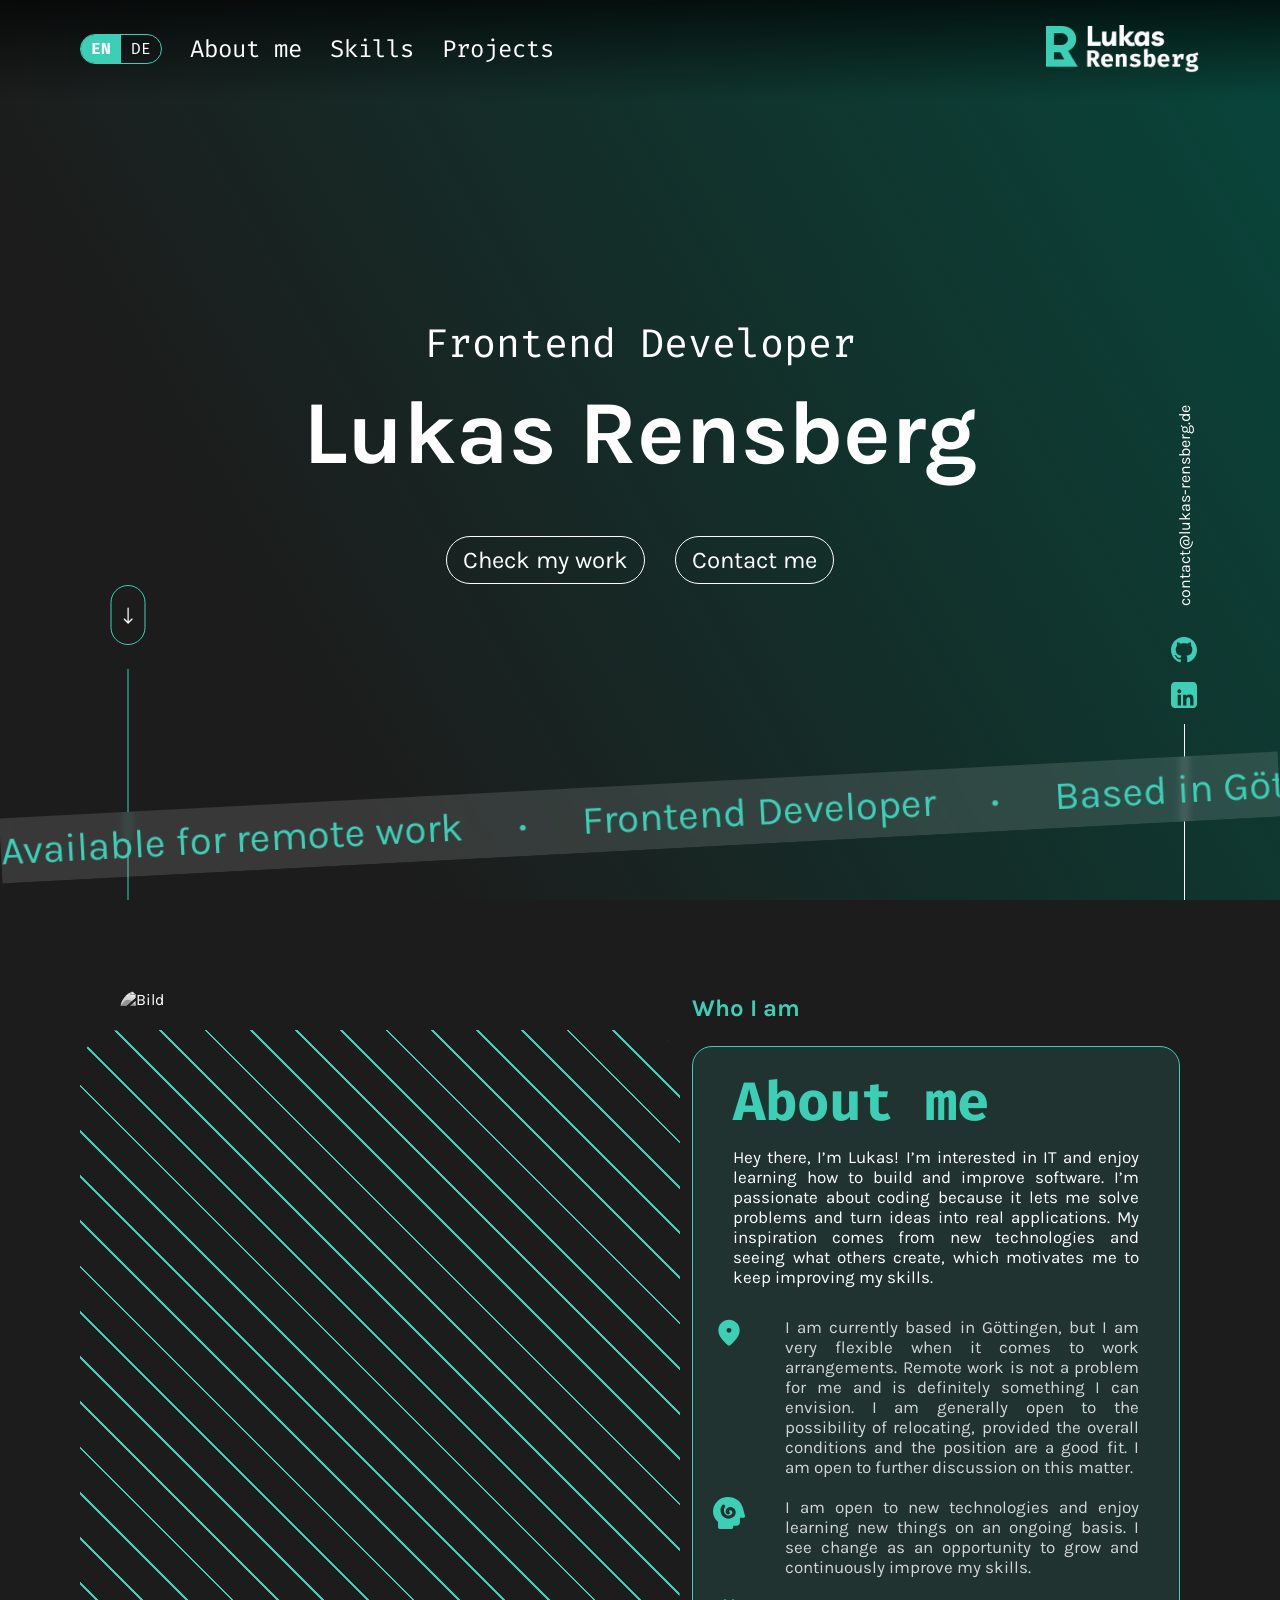
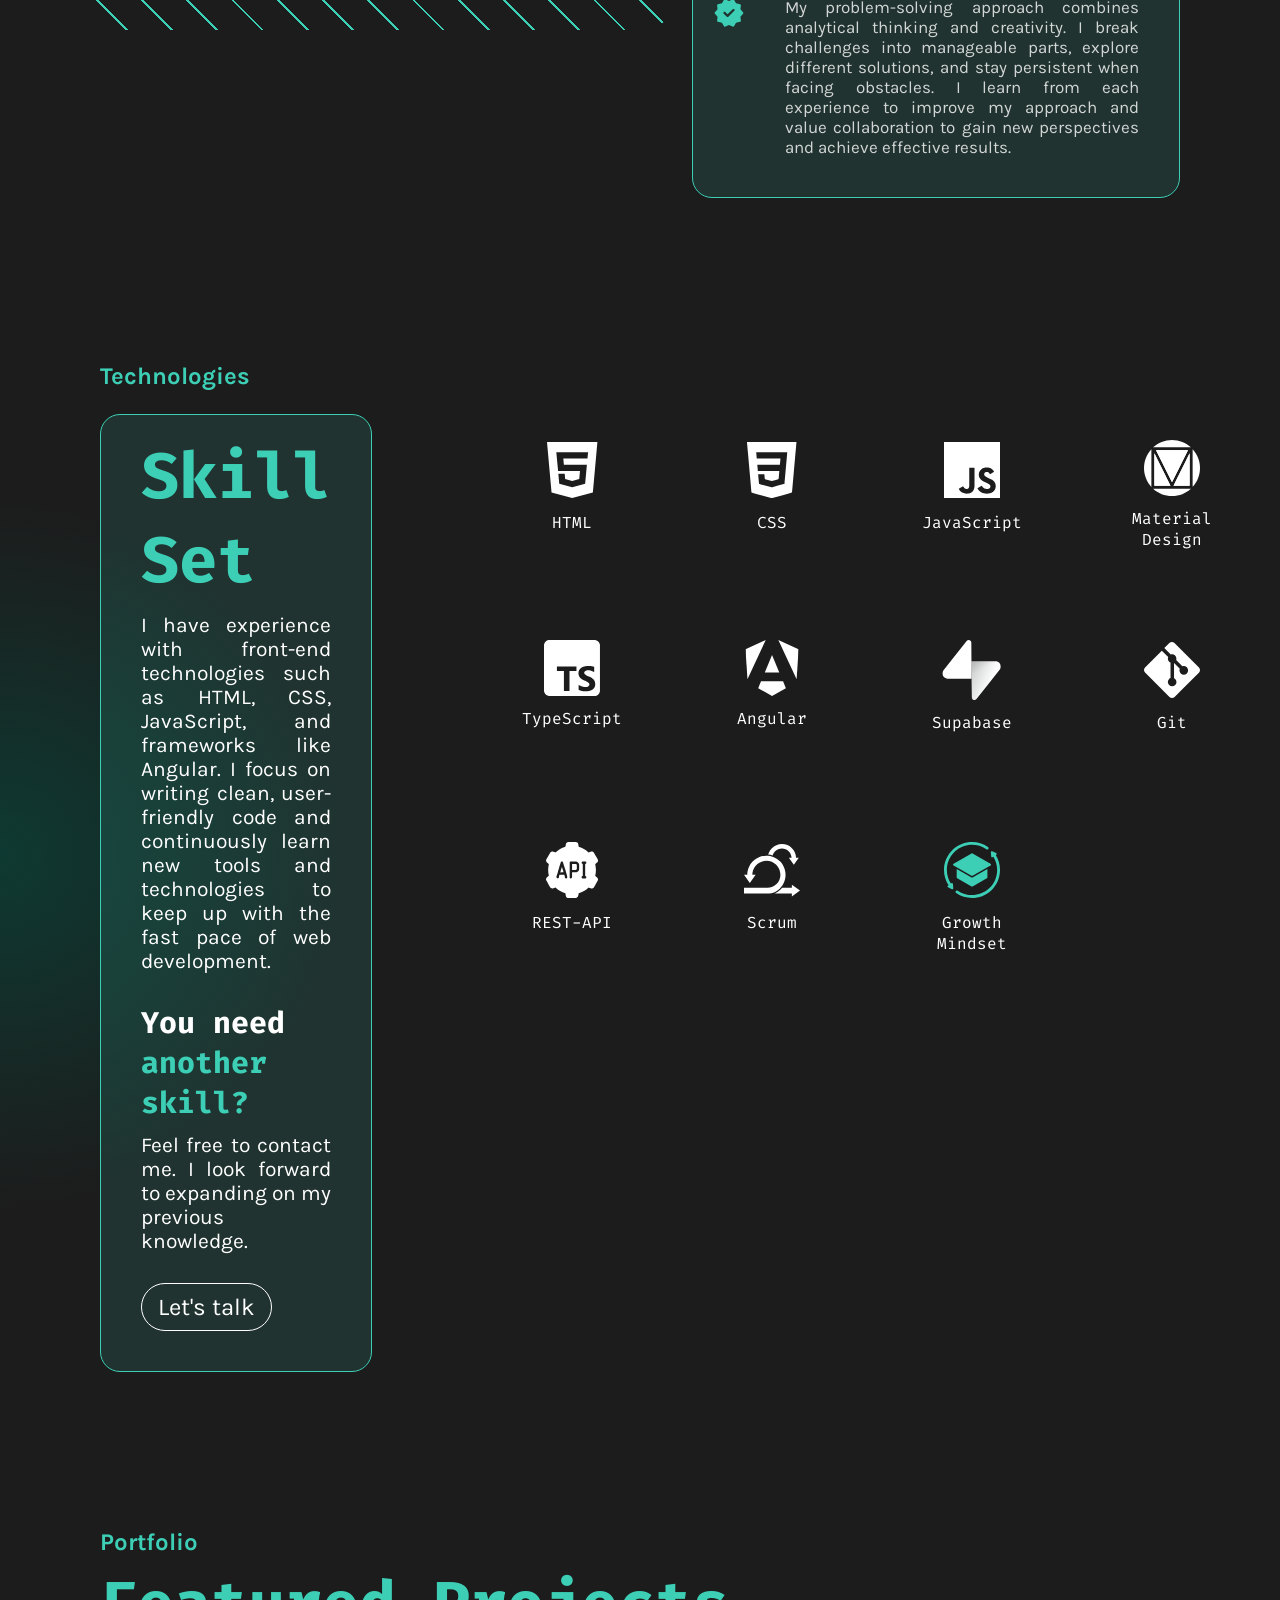
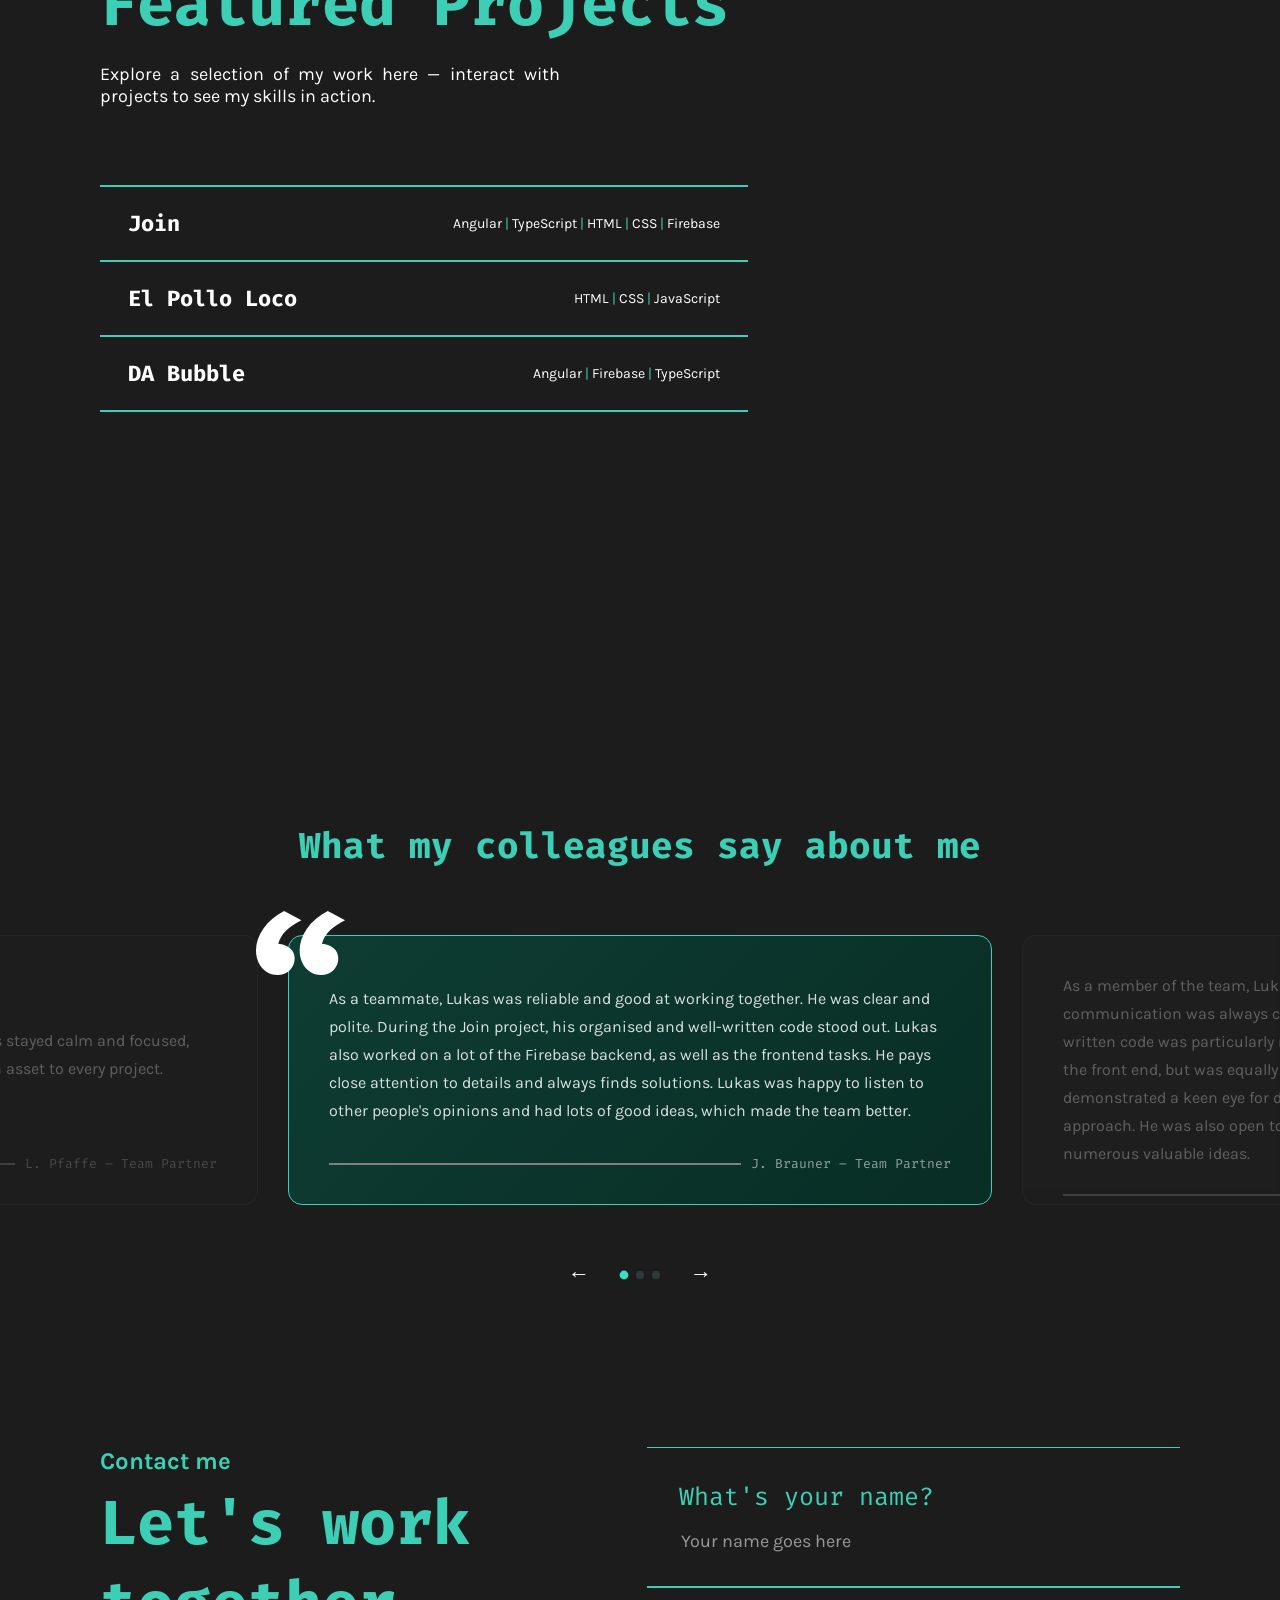
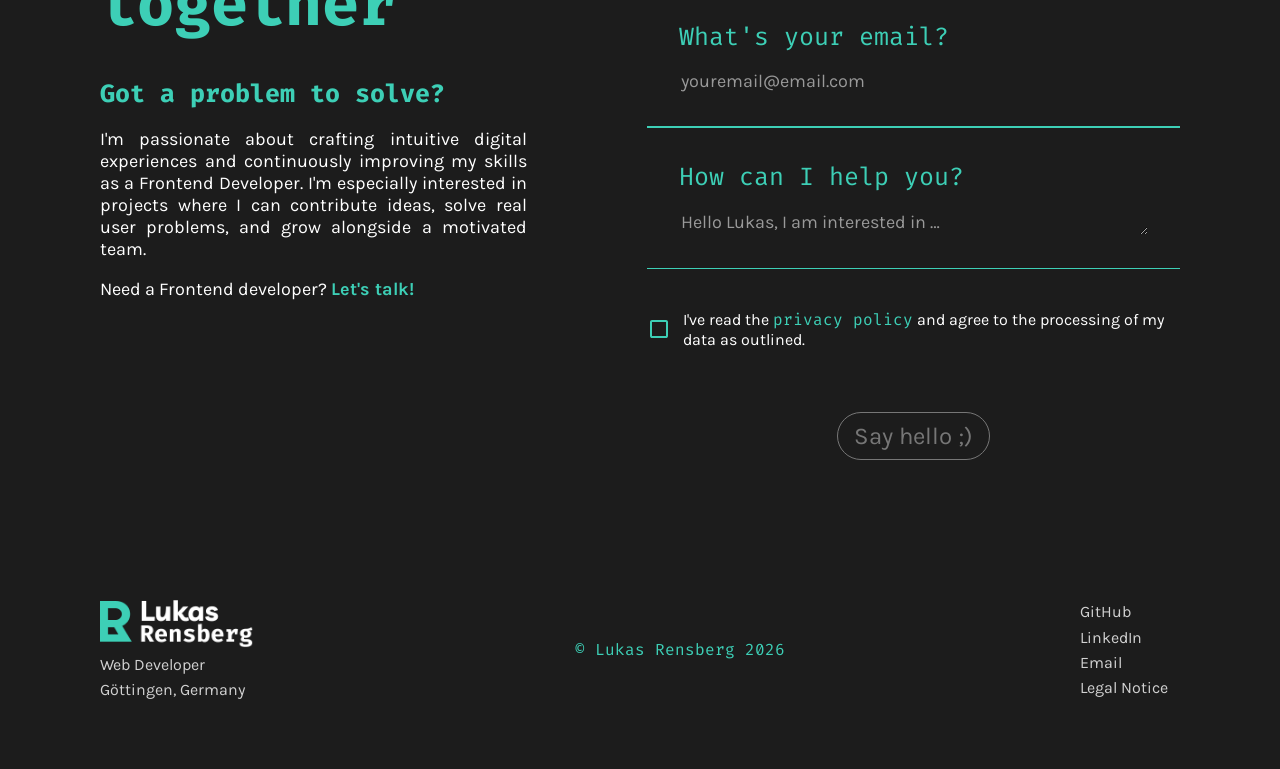
==== commit 8945c859: "feat: add i18n placeholder support, fix form styles, and improve accessibility - Add data-i18n-place" ====
--- a/index.html
+++ b/index.html
@@ -61,7 +61,7 @@
     </div>
 
     <div class="right-lateral" aria-hidden="true">
-        <div class="right-lateral__mail">contact@lukas-rensberg.de</div>
+        <a class="right-lateral__mail" href="mailto:contact@lukas-rensberg.de">contact@lukas-rensberg.de</a>
         <a href="https://github.com/lukas-rensberg" class="right-lateral__social">
             <svg width="32" height="32" viewBox="0 0 32 32" fill="none" xmlns="http://www.w3.org/2000/svg">
                 <path fill-rule="evenodd" clip-rule="evenodd" d="M16 3C8.8175 3 3 8.8175 3 16C3 21.7525 6.72125 26.6112 11.8888 28.3337C12.5387 28.4475 12.7825 28.0575 12.7825 27.7162C12.7825 27.4075 12.7663 26.3838 12.7663 25.295C9.5 25.8962 8.655 24.4987 8.395 23.7675C8.24875 23.3937 7.615 22.24 7.0625 21.9312C6.6075 21.6875 5.9575 21.0863 7.04625 21.07C8.07 21.0537 8.80125 22.0125 9.045 22.4025C10.215 24.3687 12.0838 23.8162 12.8313 23.475C12.945 22.63 13.2863 22.0612 13.66 21.7362C10.7675 21.4112 7.745 20.29 7.745 15.3175C7.745 13.9037 8.24875 12.7337 9.0775 11.8237C8.9475 11.4987 8.4925 10.1662 9.2075 8.37875C9.2075 8.37875 10.2962 8.0375 12.7825 9.71125C13.8225 9.41875 14.9275 9.2725 16.0325 9.2725C17.1375 9.2725 18.2425 9.41875 19.2825 9.71125C21.7688 8.02125 22.8575 8.37875 22.8575 8.37875C23.5725 10.1662 23.1175 11.4987 22.9875 11.8237C23.8162 12.7337 24.32 13.8875 24.32 15.3175C24.32 20.3062 21.2812 21.4112 18.3888 21.7362C18.86 22.1425 19.2663 22.9225 19.2663 24.1413C19.2663 25.88 19.25 27.2775 19.25 27.7162C19.25 28.0575 19.4937 28.4638 20.1438 28.3337C25.2788 26.6112 29 21.7362 29 16C29 8.8175 23.1825 3 16 3Z" fill="currentColor"/>
@@ -102,7 +102,7 @@
 </section>
 <section class="about" id="about">
     <div class="about__image">
-        <img src="assets/img/about-me-image.jpg" alt="Bild">
+        <img loading="lazy" src="assets/img/about-me-image.jpg" alt="Bild">
     </div>
     <div class="section-intro">
         <p class="section-intro__label" data-i18n="about.title"></p>
@@ -110,17 +110,17 @@
             <h2 data-i18n="about.container.title"></h2>
             <p data-i18n="about.container.text"></p>
             <div class="about__profile">
-                <div class="footer__location">
-                    <img src="assets/img/location.svg" alt="An image showing a location pin">
+                <div class="about__profile-item">
+                    <img loading="lazy" src="assets/img/location.svg" alt="An image showing a location pin">
                     <p data-i18n="about.container.location"></p>
                 </div>
-                <div class="open-minded">
-                    <img src="assets/img/open-minded.svg"
+                <div class="about__profile-item">
+                    <img loading="lazy" src="assets/img/open-minded.svg"
                          alt="An image showing a side profile with a gyroscope inside the head">
                     <p data-i18n="about.container.open-minded"></p>
                 </div>
-                <div class="">
-                    <img src="assets/img/problem-solved.svg" alt="An image showing a type of medal">
+                <div class="about__profile-item">
+                    <img loading="lazy" src="assets/img/problem-solved.svg" alt="An image showing a type of medal">
                     <p data-i18n="about.container.problem-solving"></p>
                 </div>
             </div>
@@ -152,58 +152,58 @@
     </div>
     <div class="skill-grid">
         <div class="skill-item">
-            <img src="assets/img/skills/html.svg" alt="HTML" class="skill-item__icon">
+            <img loading="lazy" src="assets/img/skills/html.svg" alt="HTML" class="skill-item__icon">
             <p class="skill-icon-text">HTML</p>
         </div>
         <div class="skill-item">
-            <img src="assets/img/skills/css.svg" alt="CSS" class="skill-item__icon">
+            <img loading="lazy" src="assets/img/skills/css.svg" alt="CSS" class="skill-item__icon">
             <p class="skill-icon-text">CSS</p>
         </div>
         <div class="skill-item">
-            <img src="assets/img/skills/js.svg" alt="JavaScript" class="skill-item__icon">
+            <img loading="lazy" src="assets/img/skills/js.svg" alt="JavaScript" class="skill-item__icon">
             <p class="skill-icon-text">JavaScript</p>
         </div>
         <div class="skill-item">
-            <img src="assets/img/skills/md.svg" alt="Material Design" class="skill-item__icon">
+            <img loading="lazy" src="assets/img/skills/md.svg" alt="Material Design" class="skill-item__icon">
             <p class="skill-icon-text">Material Design</p>
         </div>
         <div class="skill-item">
-            <img src="assets/img/skills/ts.svg" alt="TypeScript" class="skill-item__icon">
+            <img loading="lazy" src="assets/img/skills/ts.svg" alt="TypeScript" class="skill-item__icon">
             <p class="skill-icon-text">TypeScript</p>
         </div>
         <div class="skill-item">
-            <img src="assets/img/skills/angular.svg" alt="Angular" class="skill-item__icon">
+            <img loading="lazy" src="assets/img/skills/angular.svg" alt="Angular" class="skill-item__icon">
             <p class="skill-icon-text">Angular</p>
         </div>
         <div class="skill-item">
-            <img src="assets/img/skills/supabase.svg" alt="Supabase" class="skill-item__icon">
+            <img loading="lazy" src="assets/img/skills/supabase.svg" alt="Supabase" class="skill-item__icon">
             <p class="skill-icon-text">Supabase</p>
         </div>
         <div class="skill-item">
-            <img src="assets/img/skills/git.svg" alt="Git" class="skill-item__icon">
+            <img loading="lazy" src="assets/img/skills/git.svg" alt="Git" class="skill-item__icon">
             <p class="skill-icon-text">Git</p>
         </div>
         <div class="skill-item">
-            <img src="assets/img/skills/api.svg" alt="REST API" class="skill-item__icon">
+            <img loading="lazy" src="assets/img/skills/api.svg" alt="REST API" class="skill-item__icon">
             <p class="skill-icon-text">REST-API</p>
         </div>
         <div class="skill-item">
-            <img src="assets/img/skills/scrum.svg" alt="Scrum" class="skill-item__icon">
+            <img loading="lazy" src="assets/img/skills/scrum.svg" alt="Scrum" class="skill-item__icon">
             <p class="skill-icon-text">Scrum</p>
         </div>
         <div class="skill-item skill-icon-container--mindset">
-            <img src="assets/img/skills/mindset.svg" alt="Growth Mindset" class="skill-item__icon">
+            <img loading="lazy" src="assets/img/skills/mindset.svg" alt="Growth Mindset" class="skill-item__icon">
             <p class="skill-icon-text">Growth Mindset</p>
             <div class="skill-hover-container">
                 <div class="skill-bubble">
                     <p class="skill-bubble-text" data-i18n="skills.bubble.text"></p>
                     <div class="skill-bubble-icons">
                         <div class="skill-bubble-icon">
-                            <img src="assets/img/skills/react.svg" alt="React" class="skill-bubble-icon-img">
+                            <img loading="lazy" src="assets/img/skills/react.svg" alt="React" class="skill-bubble-icon-img">
                             <p class="skill-bubble-icon-label">React</p>
                         </div>
                         <div class="skill-bubble-icon">
-                            <img src="assets/img/skills/vue.svg" alt="Vue.js" class="skill-bubble-icon-img">
+                            <img loading="lazy" src="assets/img/skills/vue.svg" alt="Vue.js" class="skill-bubble-icon-img">
                             <p class="skill-bubble-icon-label">Vue Js</p>
                         </div>
 
@@ -257,7 +257,7 @@
 
         <div class="projects-preview-col">
             <div class="projects-preview-wrapper">
-                <img class="projects-preview-img" src="" alt="" aria-hidden="true">
+                <img class="projects-preview-img" loading="lazy" src="" alt="" aria-hidden="true">
             </div>
         </div>
     </div>
@@ -272,7 +272,7 @@
         </div>
         <div class="dialog-right">
             <button class="dialog-close-button" aria-label="Close preview">&times;</button>
-            <img class="dialog-preview-img" src="" alt="">
+            <img class="dialog-preview-img" loading="lazy" src="" alt="">
             <button class="dialog-next-btn" data-i18n-aria-label="projects.dialog.nextProject">
                 <span class="dialog-next-label" data-i18n="projects.dialog.next">Nächstes Projekt</span>
                 <svg class="dialog-next-arrow" width="18" height="18" viewBox="0 0 24 24" fill="none"
@@ -287,7 +287,7 @@
 </section>
 <section class="testimonials" id="testimonials">
     <h2 class="testimonials-title" data-i18n="testimonials.title">What my colleagues say about me</h2>
-    <span class="testimonial-quote-mark"><img src="assets/img/quotes.svg" alt="An Image showing an quote"/></span>
+    <span class="testimonial-quote-mark"><img loading="lazy" src="assets/img/quotes.svg" alt="An Image showing an quote"/></span>
     <div class="swiper testimonial-swiper">
         <div class="swiper-wrapper">
             <div class="swiper-slide testimonial-card">
@@ -355,17 +355,17 @@
     <form action="send-mail.php" method="post">
         <div class="form-field">
             <label for="name" data-i18n="contact.form.lbl-name">What's your name?</label>
-            <input type="text" name="name" id="name" placeholder="Your name goes here">
+            <input type="text" name="name" id="name" data-i18n-placeholder="contact.form.placeholder-name" placeholder="Your name">
             <span class="form-field__error" id="name-error"></span>
         </div>
         <div class="form-field">
             <label for="email" data-i18n="contact.form.lbl-mail">What's your email?</label>
-            <input type="text" name="email" id="email" placeholder="youremail@email.com">
+            <input type="text" name="email" id="email" autocomplete="email" data-i18n-placeholder="contact.form.placeholder-mail" placeholder="youremail@email.com">
             <span class="form-field__error" id="mail-error"></span>
         </div>
         <div class="form-field">
             <label for="message" data-i18n="contact.form.lbl-message">How can I help you?</label>
-            <textarea name="message" id="message" placeholder="Hello Lukas, I am interested in..."></textarea>
+            <textarea name="message" id="message" data-i18n-placeholder="contact.form.placeholder-message" placeholder="Hello Lukas, I am interested in …"></textarea>
             <span class="form-field__error" id="message-error"></span>
         </div>
         <div class="form-field--checkbox">
@@ -395,10 +395,10 @@
 
         <div class="footer__brand">
             <a href="#" class="logo" data-i18n-aria-label="ui.homeLink">
-                <img class="logo__img logo__img--base"
+                <img loading="lazy" class="logo__img logo__img--base"
                      src="assets/img/lr-logo-white.png"
                      alt="Logo Lukas Rensberg">
-                <img class="logo__img logo__img--overlay"
+                <img loading="lazy" class="logo__img logo__img--overlay"
                      src="assets/img/lr-logo-white-outline.png"
                      alt="" aria-hidden="true">
             </a>
--- a/style.css
+++ b/style.css
@@ -876,12 +876,12 @@
     .form-field {
         display: flex;
         flex-direction: column;
-        gap: 16px;
+        gap: 0;
         width: 100%;
         border: 1px solid var(--primary-color);
         border-left: unset;
         border-right: unset;
-        padding: 2rem;
+        padding: 2rem 2rem 1.1rem;
     }
 
     .form-field:first-child {
@@ -907,6 +907,7 @@
         field-sizing: content;
         resize: vertical;
         max-height: 100px;
+        margin-top: 16px;
     }
 
     .form-field input::placeholder,
@@ -923,7 +924,7 @@
     .form-field__error {
         display: block;
         min-height: 1.1em;
-        font-size: 13px;
+        font-size: 14px;
         font-family: karla, sans-serif;
         color: #e53935;
         visibility: hidden;
@@ -940,7 +941,6 @@
         align-items: flex-start;
         gap: 8px;
         margin-top: 2.5rem;
-        margin-bottom: 2.5rem;
     }
 
     .form-field--checkbox input[type="checkbox"] {
--- a/css/hero.css
+++ b/css/hero.css
@@ -132,6 +132,8 @@
     transform: rotate(
             180deg);
     margin-bottom: 20px;
+    color: inherit;
+    text-decoration: none;
 }
 
 .right-lateral__mail:hover {
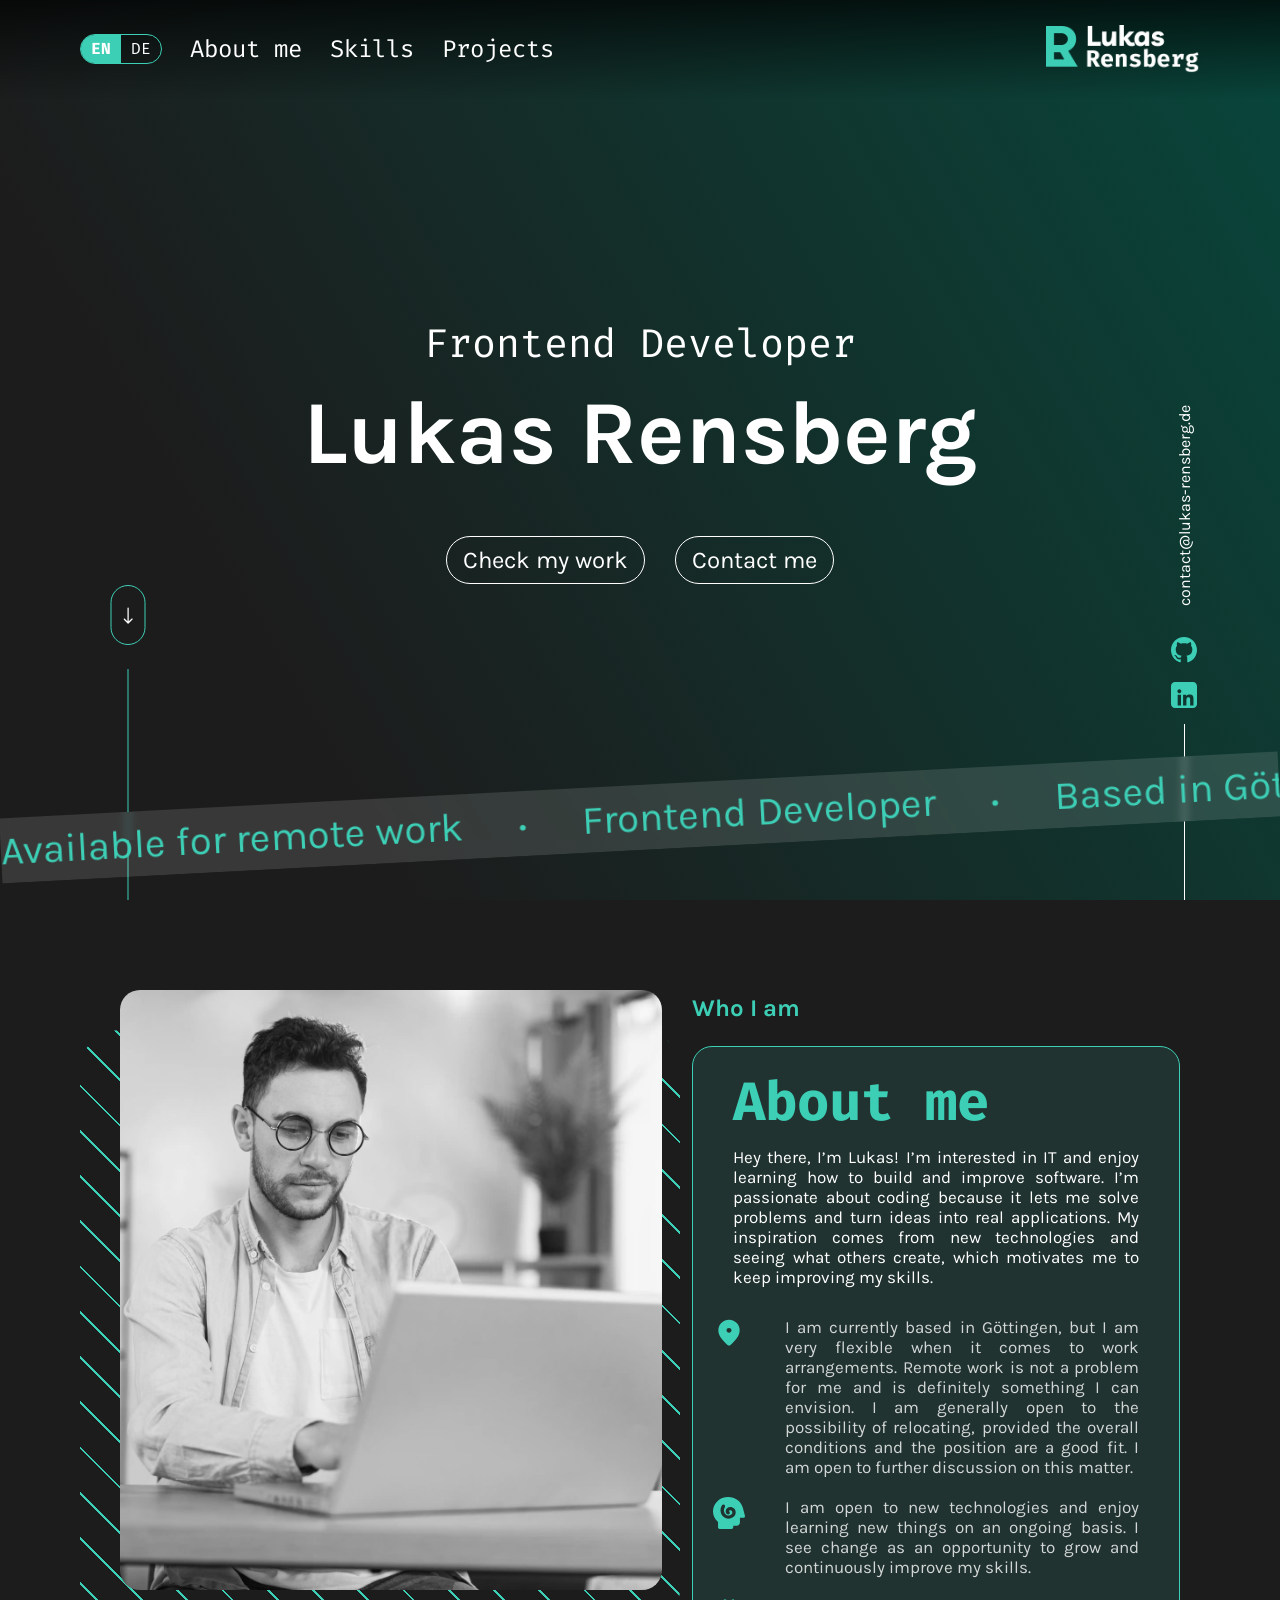
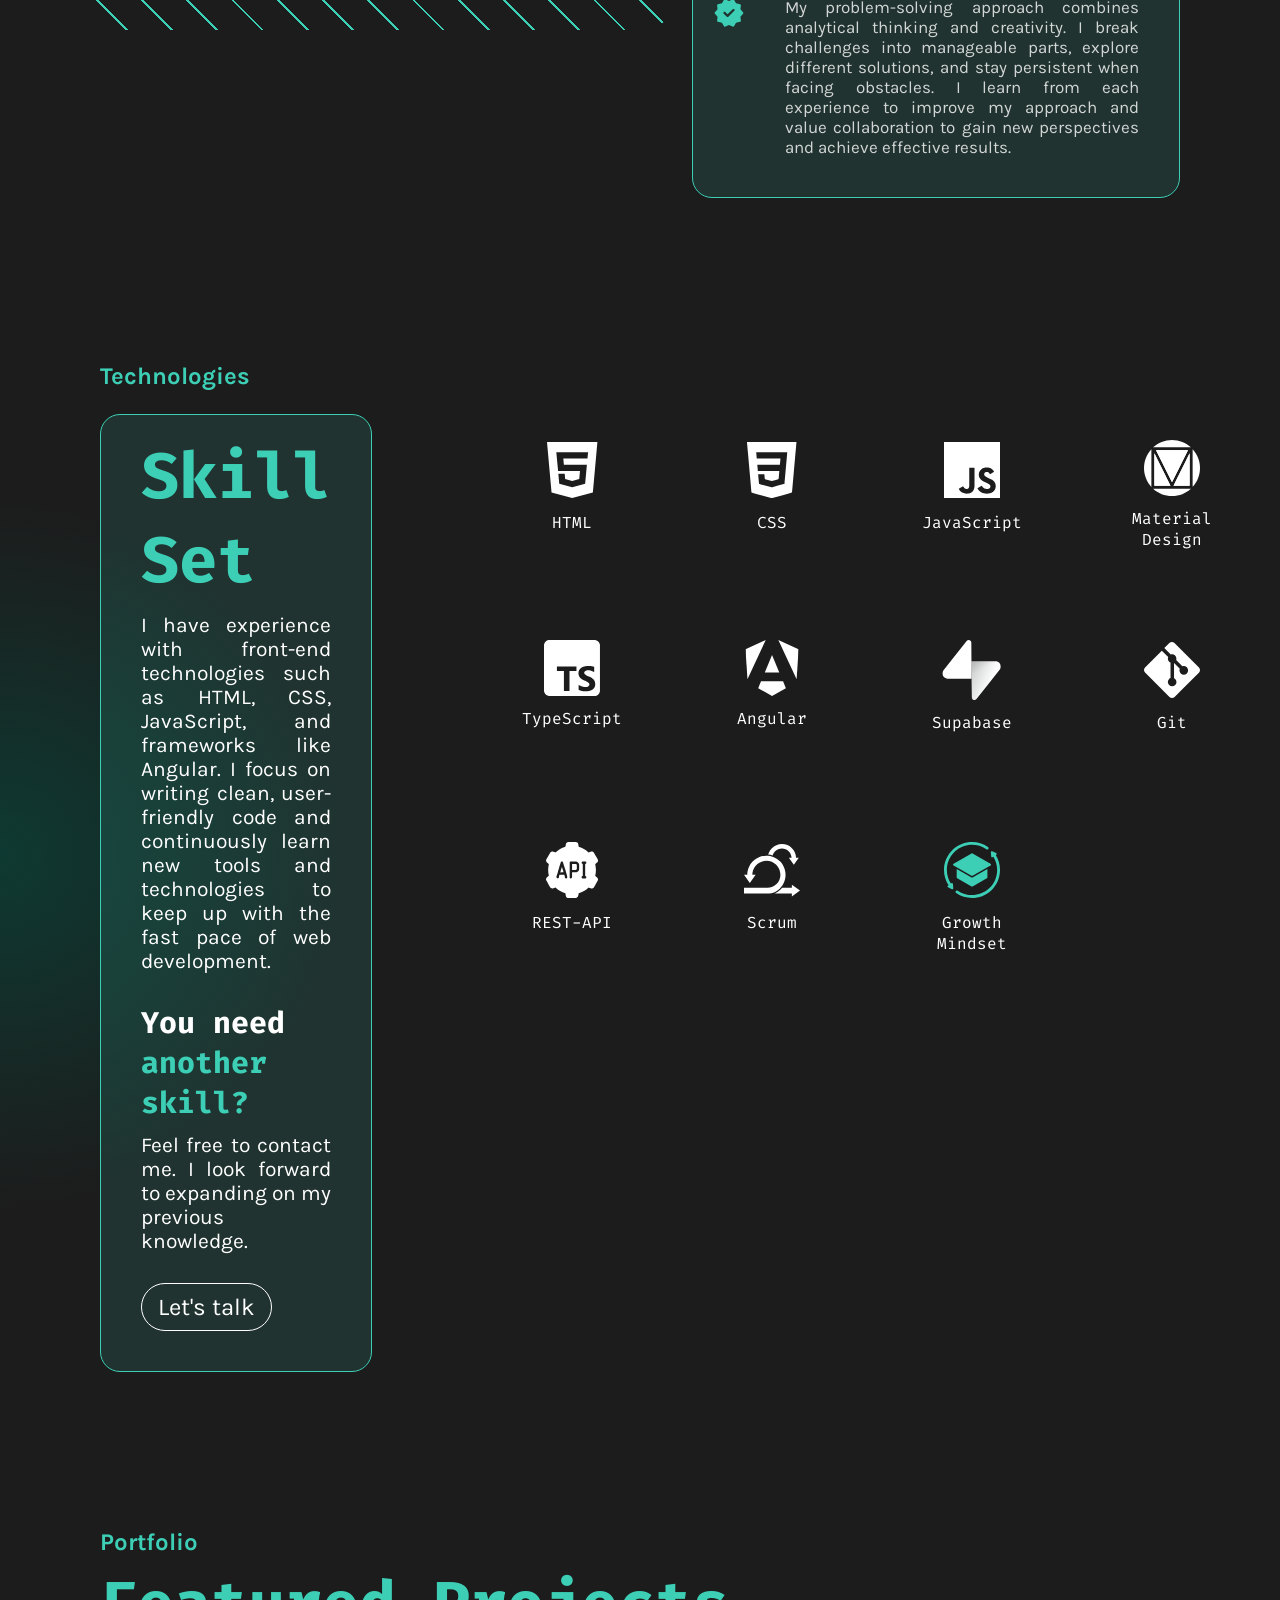
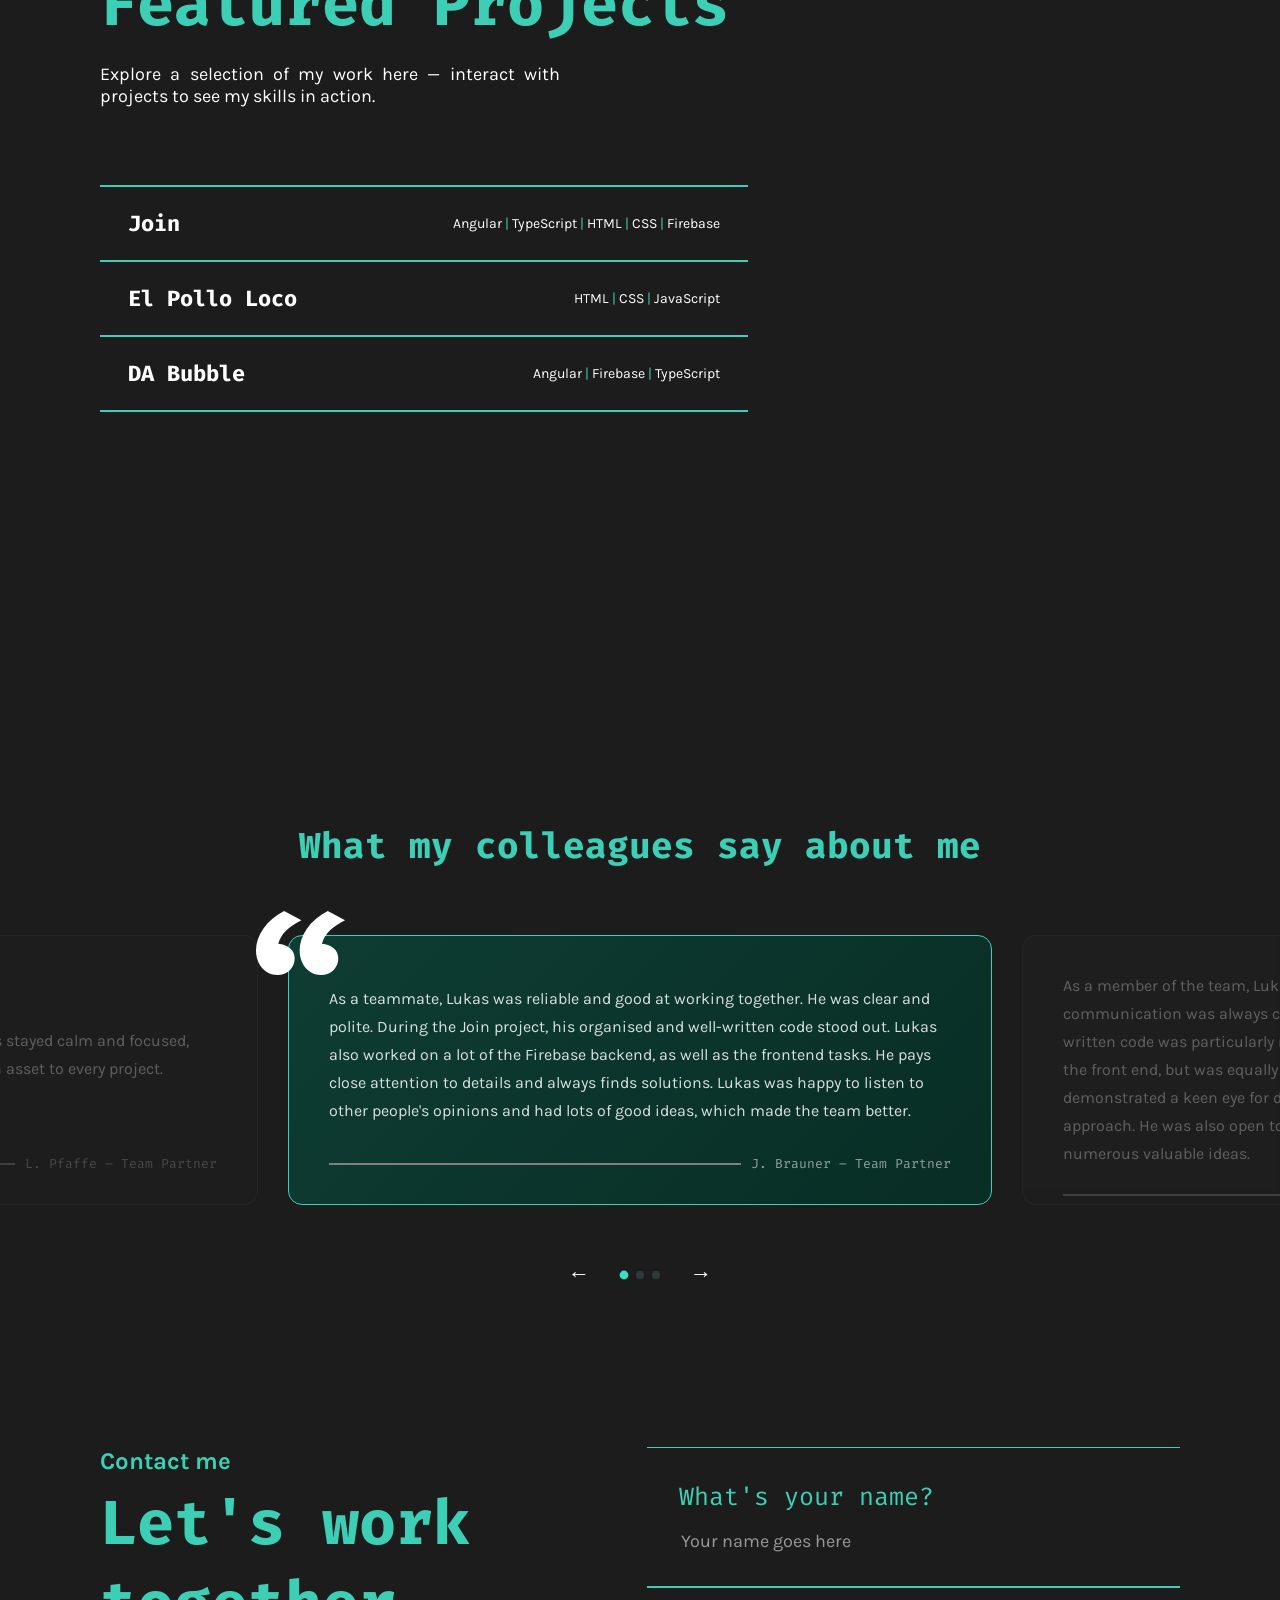
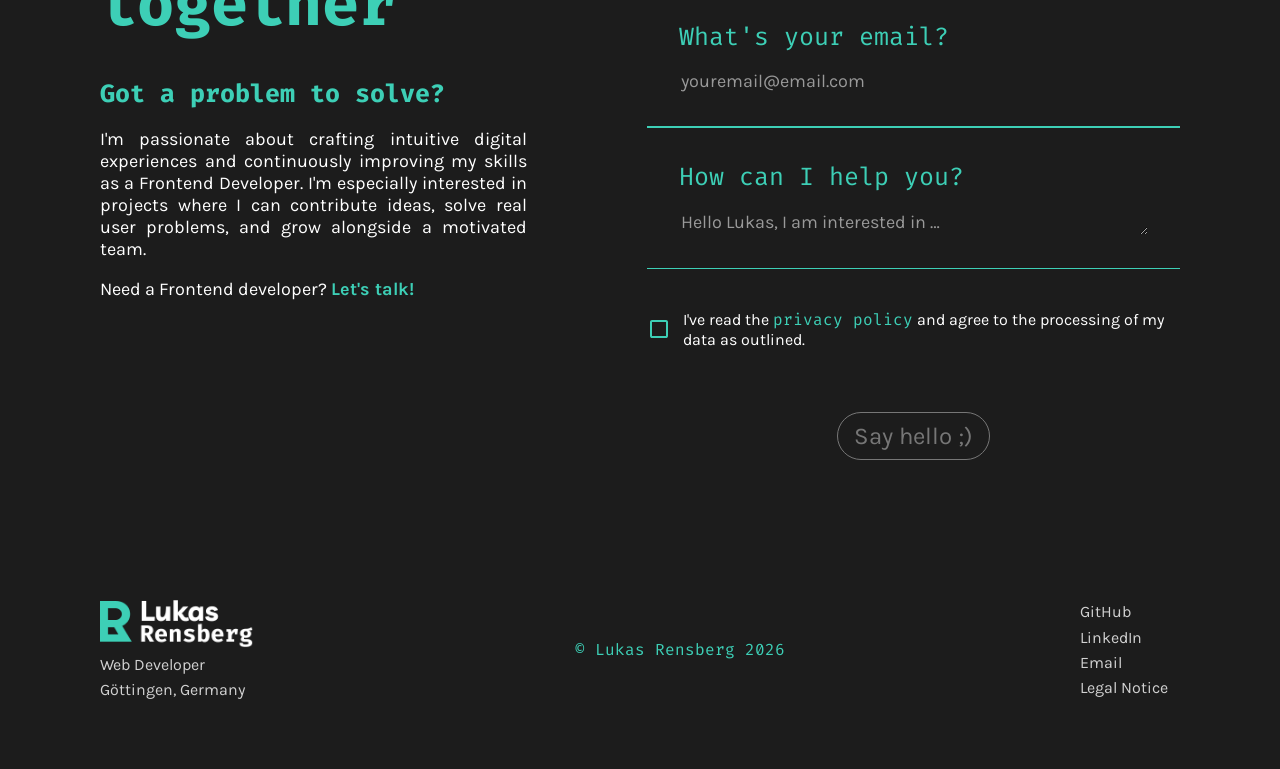
==== commit 894463c3: "refactor: split style.css into component CSS files" ====
--- a/index.html
+++ b/index.html
@@ -5,12 +5,30 @@
     <meta name="viewport"
           content="width=device-width, user-scalable=no, initial-scale=1.0, maximum-scale=1.0, minimum-scale=1.0">
     <meta http-equiv="X-UA-Compatible" content="ie=edge">
+    <meta http-equiv="Content-Type" content="text/html;charset=UTF-8">
+
+    <meta name="description"
+          content="Portfolio von Lukas Rensberg – Projekte, Fähigkeiten und Erfahrungen im Bereich Webentwicklung.">
+    <meta name="author" content="Lukas Rensberg">
+
+    <meta name="twitter:card" content="summary_large_image">
+    <meta name="twitter:title" content="Lukas Rensberg – Portfolio">
+    <meta name="twitter:description"
+          content="Portfolio of Lukas Rensberg – projects, skills, and experience in web development.">
+
     <title data-i18n="meta.title">Lukas Rensberg · Portfolio</title>
     <link rel="stylesheet" href="./css/swiper-bundle.min.css">
     <link rel="stylesheet" href="./css/standards.css">
-    <link rel="stylesheet" href="./style.css">
     <link rel="stylesheet" href="./css/header-footer.css">
     <link rel="stylesheet" href="./css/hero.css">
+    <link rel="stylesheet" href="./css/section-intro.css">
+    <link rel="stylesheet" href="./css/about.css">
+    <link rel="stylesheet" href="./css/skills.css">
+    <link rel="stylesheet" href="./css/projects.css">
+    <link rel="stylesheet" href="./css/testimonials.css">
+    <link rel="stylesheet" href="./css/contact.css">
+    <link rel="stylesheet" href="./css/cta.css">
+    <link rel="stylesheet" href="./style.css">
 </head>
 <body>
 
@@ -18,7 +36,9 @@
     <div class="topbar__nav">
         <div class="topbar__lang" role="group" aria-label="Sprachauswahl" data-i18n-aria-label="ui.languageSwitch">
             <button type="button" class="topbar__lang-btn" data-lang="en" aria-pressed="false">EN</button>
-            <button type="button" class="topbar__lang-btn topbar__lang-btn--active" data-lang="de" aria-pressed="true">DE</button>
+            <button type="button" class="topbar__lang-btn topbar__lang-btn--active" data-lang="de" aria-pressed="true">
+                DE
+            </button>
         </div>
         <nav class="topbar__links" aria-label="Hauptnavigation" data-i18n-aria-label="ui.mainNavigation">
             <a href="#about" class="topbar__link" data-i18n="nav.about">About me</a>
@@ -29,53 +49,58 @@
     <a href="#" class="logo" aria-label="Zur Startseite" data-i18n-aria-label="ui.homeLink">
         <img class="logo__img logo__img--base" src="assets/img/lr-logo-white.png"
              alt="Logo mit einem weißen L und R ineinander sowie dem Text Lukas Rensberg">
-        <img class="logo__img logo__img--overlay" src="assets/img/lr-logo-white-outline.png" alt="Outline des Logos" aria-hidden="true">
+        <img class="logo__img logo__img--overlay" src="assets/img/lr-logo-white-outline.png" alt="Outline des Logos"
+             aria-hidden="true">
     </a>
 </header>
-<section class="hero">
-    <span data-i18n="hero.role" class="hero__role">Frontend-Developer</span>
-    <h1 class="hero__title">Lukas Rensberg</h1>
-    <div class="cta">
-        <a href="#projects" class="cta__btn">
+<main>
+    <section class="hero">
+        <span data-i18n="hero.role" class="hero__role">Frontend-Developer</span>
+        <h1 class="hero__title">Lukas Rensberg</h1>
+        <div class="cta">
+            <a href="#projects" class="cta__btn">
             <span class="cta__track">
                 <span class="cta__label--static" data-i18n="cta.work">Check my work</span>
                 <span class="cta__label--animated" data-i18n="cta.work">Check my work</span>
             </span>
-        </a>
-        <a href="#contact" class="cta__btn">
+            </a>
+            <a href="#contact" class="cta__btn">
             <span class="cta__track">
                 <span class="cta__label--static" data-i18n="cta.contact">Contact me</span>
                 <span class="cta__label--animated" data-i18n="cta.contact">Contact me</span>
             </span>
-        </a>
-    </div>
-
-    <div class="scroll-indicator" aria-hidden="true">
-        <div class="scroll-indicator__pill">
-            <svg width="10" height="23" viewBox="0 0 8 13" fill="none" xmlns="http://www.w3.org/2000/svg">
-                <path d="M4.18201 0.5C4.18201 0.223858 3.95815 0 3.68201 0C3.40586 0 3.18201 0.223858 3.18201 0.5H4.18201ZM3.32845 12.8536C3.52372 13.0488 3.8403 13.0488 4.03556 12.8536L7.21754 9.67157C7.4128 9.47631 7.4128 9.15973 7.21754 8.96447C7.02228 8.7692 6.7057 8.7692 6.51043 8.96447L3.68201 11.7929L0.85358 8.96447C0.658318 8.7692 0.341735 8.7692 0.146473 8.96447C-0.0487893 9.15973 -0.0487893 9.47631 0.146473 9.67157L3.32845 12.8536ZM3.18201 0.5V12.5H4.18201V0.5H3.18201Z"
-                      fill="white"></path>
-            </svg>
-        </div>
-        <div class="scroll-indicator__line"></div>
-    </div>
-
-    <div class="right-lateral" aria-hidden="true">
-        <a class="right-lateral__mail" href="mailto:contact@lukas-rensberg.de">contact@lukas-rensberg.de</a>
-        <a href="https://github.com/lukas-rensberg" class="right-lateral__social">
-            <svg width="32" height="32" viewBox="0 0 32 32" fill="none" xmlns="http://www.w3.org/2000/svg">
-                <path fill-rule="evenodd" clip-rule="evenodd" d="M16 3C8.8175 3 3 8.8175 3 16C3 21.7525 6.72125 26.6112 11.8888 28.3337C12.5387 28.4475 12.7825 28.0575 12.7825 27.7162C12.7825 27.4075 12.7663 26.3838 12.7663 25.295C9.5 25.8962 8.655 24.4987 8.395 23.7675C8.24875 23.3937 7.615 22.24 7.0625 21.9312C6.6075 21.6875 5.9575 21.0863 7.04625 21.07C8.07 21.0537 8.80125 22.0125 9.045 22.4025C10.215 24.3687 12.0838 23.8162 12.8313 23.475C12.945 22.63 13.2863 22.0612 13.66 21.7362C10.7675 21.4112 7.745 20.29 7.745 15.3175C7.745 13.9037 8.24875 12.7337 9.0775 11.8237C8.9475 11.4987 8.4925 10.1662 9.2075 8.37875C9.2075 8.37875 10.2962 8.0375 12.7825 9.71125C13.8225 9.41875 14.9275 9.2725 16.0325 9.2725C17.1375 9.2725 18.2425 9.41875 19.2825 9.71125C21.7688 8.02125 22.8575 8.37875 22.8575 8.37875C23.5725 10.1662 23.1175 11.4987 22.9875 11.8237C23.8162 12.7337 24.32 13.8875 24.32 15.3175C24.32 20.3062 21.2812 21.4112 18.3888 21.7362C18.86 22.1425 19.2663 22.9225 19.2663 24.1413C19.2663 25.88 19.25 27.2775 19.25 27.7162C19.25 28.0575 19.4937 28.4638 20.1438 28.3337C25.2788 26.6112 29 21.7362 29 16C29 8.8175 23.1825 3 16 3Z" fill="currentColor"/>
-            </svg>
-        </a>
-        <a href="https://www.linkedin.com/in/lukas-rensberg/" class="right-lateral__social">
-            <svg width="32" height="32" viewBox="0 0 32 32" fill="none" xmlns="http://www.w3.org/2000/svg">
-                <path d="M25.0488 3H6.95125C4.76888 3 3 4.76888 3 6.95125V25.0494C3 27.2311 4.76888 29 6.95125 29H25.0488C27.2311 29 29 27.2311 29 25.0494V6.95125C29 4.76888 27.2311 3 25.0488 3ZM13.0012 26.3843H9.66446V15.6506H13.0012V26.3843ZM13.272 12.4667C13.2654 12.5299 13.2564 12.5925 13.2438 12.6551C13.2311 12.7177 13.2161 12.7791 13.1974 12.8399C13.1788 12.9007 13.1577 12.9609 13.133 13.0193C13.1089 13.0782 13.0819 13.1354 13.0518 13.192C13.0217 13.248 12.9892 13.3027 12.9537 13.3557C12.9187 13.4081 12.8808 13.4592 12.8399 13.5086C12.8002 13.5579 12.7574 13.6049 12.7123 13.6494C12.6672 13.6946 12.6202 13.7373 12.5715 13.7776C12.5221 13.8179 12.471 13.8559 12.418 13.8914C12.365 13.9269 12.3109 13.9594 12.2543 13.9895C12.1983 14.019 12.1405 14.046 12.0822 14.0707C12.0238 14.0948 11.9636 14.1165 11.9028 14.1345C11.842 14.1532 11.78 14.1688 11.718 14.1809C11.6554 14.1935 11.5922 14.2031 11.529 14.2091C11.4658 14.2152 11.4026 14.2182 11.3389 14.2182C11.2751 14.2182 11.2119 14.2152 11.1487 14.2091C11.0855 14.2031 11.0223 14.1935 10.9597 14.1809C10.8977 14.1688 10.8363 14.1532 10.7749 14.1345C10.7141 14.1165 10.6545 14.0948 10.5955 14.0707C10.5366 14.046 10.4794 14.019 10.4234 13.9895C10.3674 13.9594 10.3127 13.9269 10.2597 13.8914C10.2067 13.8559 10.1556 13.8179 10.1068 13.7776C10.0575 13.7373 10.0105 13.6946 9.96539 13.6494C9.92025 13.6049 9.87812 13.5579 9.8372 13.5086C9.79747 13.4592 9.75955 13.4081 9.72404 13.3557C9.68853 13.3027 9.65603 13.248 9.62594 13.192C9.59585 13.1354 9.56876 13.0782 9.54469 13.0193C9.52001 12.9609 9.49895 12.9007 9.48029 12.8399C9.46163 12.7791 9.44658 12.7177 9.43395 12.6551C9.42131 12.5925 9.41228 12.5299 9.40626 12.4667C9.39964 12.4036 9.39663 12.3398 9.39663 12.276C9.39663 12.2122 9.39964 12.149 9.40626 12.0858C9.41228 12.0226 9.42131 11.96 9.43395 11.8974C9.44658 11.8354 9.46163 11.7734 9.48029 11.7126C9.49895 11.6518 9.52001 11.5916 9.54469 11.5327C9.56876 11.4743 9.59585 11.4171 9.62594 11.3611C9.65603 11.3045 9.68853 11.2504 9.72404 11.1974C9.75955 11.1444 9.79747 11.0933 9.8372 11.0439C9.87812 10.9952 9.92025 10.9482 9.96539 10.9031C10.0105 10.858 10.0575 10.8152 10.1068 10.7749C10.1556 10.7346 10.2067 10.6967 10.2597 10.6618C10.3127 10.6262 10.3674 10.5931 10.4234 10.563C10.4794 10.533 10.5366 10.5065 10.5955 10.4818C10.6545 10.4571 10.7141 10.4361 10.7749 10.4174C10.8363 10.3993 10.8977 10.3837 10.9597 10.3711C11.0223 10.359 11.0855 10.3494 11.1487 10.3434C11.2119 10.3367 11.2751 10.3337 11.3389 10.3337C11.4026 10.3337 11.4658 10.3367 11.529 10.3434C11.5922 10.3494 11.6554 10.359 11.718 10.3711C11.78 10.3837 11.842 10.3993 11.9028 10.4174C11.9636 10.4361 12.0238 10.4571 12.0822 10.4818C12.1405 10.5065 12.1983 10.533 12.2543 10.563C12.3109 10.5931 12.365 10.6262 12.418 10.6618C12.471 10.6967 12.5221 10.7346 12.5715 10.7749C12.6202 10.8152 12.6672 10.858 12.7123 10.9031C12.7574 10.9482 12.8002 10.9952 12.8399 11.0439C12.8808 11.0933 12.9187 11.1444 12.9537 11.1974C12.9892 11.2504 13.0217 11.3045 13.0518 11.3611C13.0819 11.4171 13.1089 11.4743 13.133 11.5327C13.1577 11.5916 13.1788 11.6518 13.1974 11.7126C13.2161 11.7734 13.2311 11.8354 13.2438 11.8974C13.2564 11.96 13.2654 12.0226 13.272 12.0858C13.2781 12.149 13.2811 12.2128 13.2811 12.276C13.2811 12.3392 13.2781 12.4036 13.272 12.4667ZM25.4773 20.2356V26.3843H22.1514C22.1514 26.3843 22.1405 20.8345 22.1405 20.5191C22.1405 20.2037 21.9937 19.4592 21.9937 19.4592C21.6055 18.1159 20.2519 18.3524 20.2519 18.3524C19.0975 18.3578 18.7304 19.2492 18.7304 19.2492C18.3632 19.9732 18.4132 21.3653 18.4132 21.3653V26.3843H15.0999V15.6506H18.276V17.1318C18.3181 17.118 18.3458 17.0987 18.3458 17.0987C20.2061 14.2723 23.6338 15.8113 23.6338 15.8113C25.7186 16.7623 25.4773 20.2356 25.4773 20.2356Z" fill="currentColor"/>
-            </svg>
-        </a>
-        <div class="right-lateral__line"></div>
-    </div>
-
-    <div class="status-band">
+            </a>
+        </div>
+
+        <div class="scroll-indicator">
+            <div class="scroll-indicator__pill">
+                <svg width="10" height="23" viewBox="0 0 8 13" fill="none" xmlns="http://www.w3.org/2000/svg">
+                    <path d="M4.18201 0.5C4.18201 0.223858 3.95815 0 3.68201 0C3.40586 0 3.18201 0.223858 3.18201 0.5H4.18201ZM3.32845 12.8536C3.52372 13.0488 3.8403 13.0488 4.03556 12.8536L7.21754 9.67157C7.4128 9.47631 7.4128 9.15973 7.21754 8.96447C7.02228 8.7692 6.7057 8.7692 6.51043 8.96447L3.68201 11.7929L0.85358 8.96447C0.658318 8.7692 0.341735 8.7692 0.146473 8.96447C-0.0487893 9.15973 -0.0487893 9.47631 0.146473 9.67157L3.32845 12.8536ZM3.18201 0.5V12.5H4.18201V0.5H3.18201Z"
+                          fill="white"></path>
+                </svg>
+            </div>
+            <div class="scroll-indicator__line"></div>
+        </div>
+
+        <div class="right-lateral">
+            <a class="right-lateral__mail" href="mailto:contact@lukas-rensberg.de">contact@lukas-rensberg.de</a>
+            <a href="https://github.com/lukas-rensberg" class="right-lateral__social">
+                <svg width="32" height="32" viewBox="0 0 32 32" fill="none" xmlns="http://www.w3.org/2000/svg">
+                    <path fill-rule="evenodd" clip-rule="evenodd"
+                          d="M16 3C8.8175 3 3 8.8175 3 16C3 21.7525 6.72125 26.6112 11.8888 28.3337C12.5387 28.4475 12.7825 28.0575 12.7825 27.7162C12.7825 27.4075 12.7663 26.3838 12.7663 25.295C9.5 25.8962 8.655 24.4987 8.395 23.7675C8.24875 23.3937 7.615 22.24 7.0625 21.9312C6.6075 21.6875 5.9575 21.0863 7.04625 21.07C8.07 21.0537 8.80125 22.0125 9.045 22.4025C10.215 24.3687 12.0838 23.8162 12.8313 23.475C12.945 22.63 13.2863 22.0612 13.66 21.7362C10.7675 21.4112 7.745 20.29 7.745 15.3175C7.745 13.9037 8.24875 12.7337 9.0775 11.8237C8.9475 11.4987 8.4925 10.1662 9.2075 8.37875C9.2075 8.37875 10.2962 8.0375 12.7825 9.71125C13.8225 9.41875 14.9275 9.2725 16.0325 9.2725C17.1375 9.2725 18.2425 9.41875 19.2825 9.71125C21.7688 8.02125 22.8575 8.37875 22.8575 8.37875C23.5725 10.1662 23.1175 11.4987 22.9875 11.8237C23.8162 12.7337 24.32 13.8875 24.32 15.3175C24.32 20.3062 21.2812 21.4112 18.3888 21.7362C18.86 22.1425 19.2663 22.9225 19.2663 24.1413C19.2663 25.88 19.25 27.2775 19.25 27.7162C19.25 28.0575 19.4937 28.4638 20.1438 28.3337C25.2788 26.6112 29 21.7362 29 16C29 8.8175 23.1825 3 16 3Z"
+                          fill="currentColor"/>
+                </svg>
+            </a>
+            <a href="https://www.linkedin.com/in/lukas-rensberg/" class="right-lateral__social">
+                <svg width="32" height="32" viewBox="0 0 32 32" fill="none" xmlns="http://www.w3.org/2000/svg">
+                    <path d="M25.0488 3H6.95125C4.76888 3 3 4.76888 3 6.95125V25.0494C3 27.2311 4.76888 29 6.95125 29H25.0488C27.2311 29 29 27.2311 29 25.0494V6.95125C29 4.76888 27.2311 3 25.0488 3ZM13.0012 26.3843H9.66446V15.6506H13.0012V26.3843ZM13.272 12.4667C13.2654 12.5299 13.2564 12.5925 13.2438 12.6551C13.2311 12.7177 13.2161 12.7791 13.1974 12.8399C13.1788 12.9007 13.1577 12.9609 13.133 13.0193C13.1089 13.0782 13.0819 13.1354 13.0518 13.192C13.0217 13.248 12.9892 13.3027 12.9537 13.3557C12.9187 13.4081 12.8808 13.4592 12.8399 13.5086C12.8002 13.5579 12.7574 13.6049 12.7123 13.6494C12.6672 13.6946 12.6202 13.7373 12.5715 13.7776C12.5221 13.8179 12.471 13.8559 12.418 13.8914C12.365 13.9269 12.3109 13.9594 12.2543 13.9895C12.1983 14.019 12.1405 14.046 12.0822 14.0707C12.0238 14.0948 11.9636 14.1165 11.9028 14.1345C11.842 14.1532 11.78 14.1688 11.718 14.1809C11.6554 14.1935 11.5922 14.2031 11.529 14.2091C11.4658 14.2152 11.4026 14.2182 11.3389 14.2182C11.2751 14.2182 11.2119 14.2152 11.1487 14.2091C11.0855 14.2031 11.0223 14.1935 10.9597 14.1809C10.8977 14.1688 10.8363 14.1532 10.7749 14.1345C10.7141 14.1165 10.6545 14.0948 10.5955 14.0707C10.5366 14.046 10.4794 14.019 10.4234 13.9895C10.3674 13.9594 10.3127 13.9269 10.2597 13.8914C10.2067 13.8559 10.1556 13.8179 10.1068 13.7776C10.0575 13.7373 10.0105 13.6946 9.96539 13.6494C9.92025 13.6049 9.87812 13.5579 9.8372 13.5086C9.79747 13.4592 9.75955 13.4081 9.72404 13.3557C9.68853 13.3027 9.65603 13.248 9.62594 13.192C9.59585 13.1354 9.56876 13.0782 9.54469 13.0193C9.52001 12.9609 9.49895 12.9007 9.48029 12.8399C9.46163 12.7791 9.44658 12.7177 9.43395 12.6551C9.42131 12.5925 9.41228 12.5299 9.40626 12.4667C9.39964 12.4036 9.39663 12.3398 9.39663 12.276C9.39663 12.2122 9.39964 12.149 9.40626 12.0858C9.41228 12.0226 9.42131 11.96 9.43395 11.8974C9.44658 11.8354 9.46163 11.7734 9.48029 11.7126C9.49895 11.6518 9.52001 11.5916 9.54469 11.5327C9.56876 11.4743 9.59585 11.4171 9.62594 11.3611C9.65603 11.3045 9.68853 11.2504 9.72404 11.1974C9.75955 11.1444 9.79747 11.0933 9.8372 11.0439C9.87812 10.9952 9.92025 10.9482 9.96539 10.9031C10.0105 10.858 10.0575 10.8152 10.1068 10.7749C10.1556 10.7346 10.2067 10.6967 10.2597 10.6618C10.3127 10.6262 10.3674 10.5931 10.4234 10.563C10.4794 10.533 10.5366 10.5065 10.5955 10.4818C10.6545 10.4571 10.7141 10.4361 10.7749 10.4174C10.8363 10.3993 10.8977 10.3837 10.9597 10.3711C11.0223 10.359 11.0855 10.3494 11.1487 10.3434C11.2119 10.3367 11.2751 10.3337 11.3389 10.3337C11.4026 10.3337 11.4658 10.3367 11.529 10.3434C11.5922 10.3494 11.6554 10.359 11.718 10.3711C11.78 10.3837 11.842 10.3993 11.9028 10.4174C11.9636 10.4361 12.0238 10.4571 12.0822 10.4818C12.1405 10.5065 12.1983 10.533 12.2543 10.563C12.3109 10.5931 12.365 10.6262 12.418 10.6618C12.471 10.6967 12.5221 10.7346 12.5715 10.7749C12.6202 10.8152 12.6672 10.858 12.7123 10.9031C12.7574 10.9482 12.8002 10.9952 12.8399 11.0439C12.8808 11.0933 12.9187 11.1444 12.9537 11.1974C12.9892 11.2504 13.0217 11.3045 13.0518 11.3611C13.0819 11.4171 13.1089 11.4743 13.133 11.5327C13.1577 11.5916 13.1788 11.6518 13.1974 11.7126C13.2161 11.7734 13.2311 11.8354 13.2438 11.8974C13.2564 11.96 13.2654 12.0226 13.272 12.0858C13.2781 12.149 13.2811 12.2128 13.2811 12.276C13.2811 12.3392 13.2781 12.4036 13.272 12.4667ZM25.4773 20.2356V26.3843H22.1514C22.1514 26.3843 22.1405 20.8345 22.1405 20.5191C22.1405 20.2037 21.9937 19.4592 21.9937 19.4592C21.6055 18.1159 20.2519 18.3524 20.2519 18.3524C19.0975 18.3578 18.7304 19.2492 18.7304 19.2492C18.3632 19.9732 18.4132 21.3653 18.4132 21.3653V26.3843H15.0999V15.6506H18.276V17.1318C18.3181 17.118 18.3458 17.0987 18.3458 17.0987C20.2061 14.2723 23.6338 15.8113 23.6338 15.8113C25.7186 16.7623 25.4773 20.2356 25.4773 20.2356Z"
+                          fill="currentColor"/>
+                </svg>
+            </a>
+            <div class="right-lateral__line"></div>
+        </div>
+
+        <div class="status-band">
         <span class="status-band__track">
             <span class="status-band__segment">
                 <span class="status-band__text" data-i18n="statusline.remote">Available for remote work</span><span
@@ -98,301 +123,309 @@
                     class="status-band__dot" aria-hidden="true">·</span>
             </span>
         </span>
-    </div>
-</section>
-<section class="about" id="about">
-    <div class="about__image">
-        <img loading="lazy" src="assets/img/about-me-image.jpg" alt="Bild">
-    </div>
-    <div class="section-intro">
-        <p class="section-intro__label" data-i18n="about.title"></p>
-        <div class="section-intro__box">
-            <h2 data-i18n="about.container.title"></h2>
-            <p data-i18n="about.container.text"></p>
-            <div class="about__profile">
-                <div class="about__profile-item">
-                    <img loading="lazy" src="assets/img/location.svg" alt="An image showing a location pin">
-                    <p data-i18n="about.container.location"></p>
-                </div>
-                <div class="about__profile-item">
-                    <img loading="lazy" src="assets/img/open-minded.svg"
-                         alt="An image showing a side profile with a gyroscope inside the head">
-                    <p data-i18n="about.container.open-minded"></p>
-                </div>
-                <div class="about__profile-item">
-                    <img loading="lazy" src="assets/img/problem-solved.svg" alt="An image showing a type of medal">
-                    <p data-i18n="about.container.problem-solving"></p>
-                </div>
-            </div>
-        </div>
-    </div>
-</section>
-<section class="skills" id="skills">
-    <div class="section-intro">
-        <p class="section-intro__label" data-i18n="skills.title"></p>
-        <div class="section-intro__box">
-            <h2 data-i18n="skills.container.title"></h2>
-            <p data-i18n="skills.container.text"></p>
-
-            <h3>
-                <span data-i18n="skills.container.cta.title"></span>
-                <span class="text--accent" data-i18n="skills.container.cta.title-colored"></span>
-            </h3>
-            <p data-i18n="skills.container.cta.text"></p>
-
-            <div class="cta">
-                <a href="#contact" class="cta__btn">
+        </div>
+    </section>
+    <section class="about" id="about">
+        <div class="about__image">
+            <img loading="lazy" src="assets/img/about-me-image.webp" alt="Bild">
+        </div>
+        <div class="section-intro">
+            <p class="section-intro__label" data-i18n="about.title"></p>
+            <div class="section-intro__box">
+                <h2 data-i18n="about.container.title"></h2>
+                <p data-i18n="about.container.text"></p>
+                <div class="about__profile">
+                    <div class="about__profile-item">
+                        <img loading="lazy" src="assets/img/location.svg" alt="An image showing a location pin">
+                        <p data-i18n="about.container.location"></p>
+                    </div>
+                    <div class="about__profile-item">
+                        <img loading="lazy" src="assets/img/open-minded.svg"
+                             alt="An image showing a side profile with a gyroscope inside the head">
+                        <p data-i18n="about.container.open-minded"></p>
+                    </div>
+                    <div class="about__profile-item">
+                        <img loading="lazy" src="assets/img/problem-solved.svg" alt="An image showing a type of medal">
+                        <p data-i18n="about.container.problem-solving"></p>
+                    </div>
+                </div>
+            </div>
+        </div>
+    </section>
+    <section class="skills" id="skills">
+        <div class="section-intro">
+            <p class="section-intro__label" data-i18n="skills.title"></p>
+            <div class="section-intro__box">
+                <h2 data-i18n="skills.container.title"></h2>
+                <p data-i18n="skills.container.text"></p>
+
+                <h3>
+                    <span data-i18n="skills.container.cta.title"></span>
+                    <span class="text--accent" data-i18n="skills.container.cta.title-colored"></span>
+                </h3>
+                <p data-i18n="skills.container.cta.text"></p>
+
+                <div class="cta">
+                    <a href="#contact" class="cta__btn">
                     <span class="cta__track">
                         <span class="cta__label--static" data-i18n="skills.container.cta.button">Let's Talk</span>
                         <span class="cta__label--animated" data-i18n="skills.container.cta.button">Let's Talk</span>
                     </span>
-                </a>
-            </div>
-        </div>
-    </div>
-    <div class="skill-grid">
-        <div class="skill-item">
-            <img loading="lazy" src="assets/img/skills/html.svg" alt="HTML" class="skill-item__icon">
-            <p class="skill-icon-text">HTML</p>
-        </div>
-        <div class="skill-item">
-            <img loading="lazy" src="assets/img/skills/css.svg" alt="CSS" class="skill-item__icon">
-            <p class="skill-icon-text">CSS</p>
-        </div>
-        <div class="skill-item">
-            <img loading="lazy" src="assets/img/skills/js.svg" alt="JavaScript" class="skill-item__icon">
-            <p class="skill-icon-text">JavaScript</p>
-        </div>
-        <div class="skill-item">
-            <img loading="lazy" src="assets/img/skills/md.svg" alt="Material Design" class="skill-item__icon">
-            <p class="skill-icon-text">Material Design</p>
-        </div>
-        <div class="skill-item">
-            <img loading="lazy" src="assets/img/skills/ts.svg" alt="TypeScript" class="skill-item__icon">
-            <p class="skill-icon-text">TypeScript</p>
-        </div>
-        <div class="skill-item">
-            <img loading="lazy" src="assets/img/skills/angular.svg" alt="Angular" class="skill-item__icon">
-            <p class="skill-icon-text">Angular</p>
-        </div>
-        <div class="skill-item">
-            <img loading="lazy" src="assets/img/skills/supabase.svg" alt="Supabase" class="skill-item__icon">
-            <p class="skill-icon-text">Supabase</p>
-        </div>
-        <div class="skill-item">
-            <img loading="lazy" src="assets/img/skills/git.svg" alt="Git" class="skill-item__icon">
-            <p class="skill-icon-text">Git</p>
-        </div>
-        <div class="skill-item">
-            <img loading="lazy" src="assets/img/skills/api.svg" alt="REST API" class="skill-item__icon">
-            <p class="skill-icon-text">REST-API</p>
-        </div>
-        <div class="skill-item">
-            <img loading="lazy" src="assets/img/skills/scrum.svg" alt="Scrum" class="skill-item__icon">
-            <p class="skill-icon-text">Scrum</p>
-        </div>
-        <div class="skill-item skill-icon-container--mindset">
-            <img loading="lazy" src="assets/img/skills/mindset.svg" alt="Growth Mindset" class="skill-item__icon">
-            <p class="skill-icon-text">Growth Mindset</p>
-            <div class="skill-hover-container">
-                <div class="skill-bubble">
-                    <p class="skill-bubble-text" data-i18n="skills.bubble.text"></p>
-                    <div class="skill-bubble-icons">
-                        <div class="skill-bubble-icon">
-                            <img loading="lazy" src="assets/img/skills/react.svg" alt="React" class="skill-bubble-icon-img">
-                            <p class="skill-bubble-icon-label">React</p>
+                    </a>
+                </div>
+            </div>
+        </div>
+        <div class="skill-grid">
+            <div class="skill-item">
+                <img loading="lazy" src="assets/img/skills/html.svg" alt="HTML" class="skill-item__icon">
+                <p class="skill-icon-text">HTML</p>
+            </div>
+            <div class="skill-item">
+                <img loading="lazy" src="assets/img/skills/css.svg" alt="CSS" class="skill-item__icon">
+                <p class="skill-icon-text">CSS</p>
+            </div>
+            <div class="skill-item">
+                <img loading="lazy" src="assets/img/skills/js.svg" alt="JavaScript" class="skill-item__icon">
+                <p class="skill-icon-text">JavaScript</p>
+            </div>
+            <div class="skill-item">
+                <img loading="lazy" src="assets/img/skills/md.svg" alt="Material Design" class="skill-item__icon">
+                <p class="skill-icon-text">Material Design</p>
+            </div>
+            <div class="skill-item">
+                <img loading="lazy" src="assets/img/skills/ts.svg" alt="TypeScript" class="skill-item__icon">
+                <p class="skill-icon-text">TypeScript</p>
+            </div>
+            <div class="skill-item">
+                <img loading="lazy" src="assets/img/skills/angular.svg" alt="Angular" class="skill-item__icon">
+                <p class="skill-icon-text">Angular</p>
+            </div>
+            <div class="skill-item">
+                <img loading="lazy" src="assets/img/skills/supabase.svg" alt="Supabase" class="skill-item__icon">
+                <p class="skill-icon-text">Supabase</p>
+            </div>
+            <div class="skill-item">
+                <img loading="lazy" src="assets/img/skills/git.svg" alt="Git" class="skill-item__icon">
+                <p class="skill-icon-text">Git</p>
+            </div>
+            <div class="skill-item">
+                <img loading="lazy" src="assets/img/skills/api.svg" alt="REST API" class="skill-item__icon">
+                <p class="skill-icon-text">REST-API</p>
+            </div>
+            <div class="skill-item">
+                <img loading="lazy" src="assets/img/skills/scrum.svg" alt="Scrum" class="skill-item__icon">
+                <p class="skill-icon-text">Scrum</p>
+            </div>
+            <div class="skill-item skill-icon-container--mindset">
+                <img loading="lazy" src="assets/img/skills/mindset.svg" alt="Growth Mindset" class="skill-item__icon">
+                <p class="skill-icon-text">Growth Mindset</p>
+                <div class="skill-hover-container">
+                    <div class="skill-bubble">
+                        <p class="skill-bubble-text" data-i18n="skills.bubble.text"></p>
+                        <div class="skill-bubble-icons">
+                            <div class="skill-bubble-icon">
+                                <img loading="lazy" decoding="async" src="assets/img/skills/react.svg" alt="React"
+                                     class="skill-bubble-icon-img">
+                                <p class="skill-bubble-icon-label">React</p>
+                            </div>
+                            <div class="skill-bubble-icon">
+                                <img loading="lazy" decoding="async" src="assets/img/skills/vue.svg" alt="Vue.js"
+                                     class="skill-bubble-icon-img">
+                                <p class="skill-bubble-icon-label">Vue Js</p>
+                            </div>
+
                         </div>
-                        <div class="skill-bubble-icon">
-                            <img loading="lazy" src="assets/img/skills/vue.svg" alt="Vue.js" class="skill-bubble-icon-img">
-                            <p class="skill-bubble-icon-label">Vue Js</p>
-                        </div>
-
-                    </div>
-                </div>
-            </div>
-        </div>
-    </div>
-</section>
-<section class="featured-projects" id="projects">
-    <div class="section-intro">
-        <p class="section-intro__label" data-i18n="projects.title"></p>
-        <h2 data-i18n="projects.container.title"></h2>
-        <p data-i18n="projects.container.text"></p>
-    </div>
-
-    <div class="projects-wrapper">
-        <div class="projects-list">
-            <div class="project-entry"
-                 data-number="01"
-                 data-preview="assets/img/join.jpg"
-                 data-description-key="projects.join.description"
-                 data-github="https://github.com/lukas-rensberg/join"
-                 data-live="https://join.lukas-rensberg.de/">
-                <h3 class="project-name">Join</h3>
-                <span class="project-tech">Angular <span class="divider">|</span> TypeScript <span
-                        class="divider">|</span> HTML <span class="divider">|</span> CSS <span class="divider">|</span> Firebase</span>
-            </div>
-
-            <div class="project-entry"
-                 data-number="02"
-                 data-preview="assets/img/epl.jpg"
-                 data-description-key="projects.epl.description"
-                 data-github="https://github.com/lukas-rensberg/el-pollo-loco"
-                 data-live="https://epl.lukas-rensberg.de/">
-                <h3 class="project-name">El Pollo Loco</h3>
-                <span class="project-tech">HTML <span class="divider">|</span> CSS <span class="divider">|</span> JavaScript</span>
-            </div>
-
-            <div class="project-entry"
-                 data-number="03"
-                 data-preview="assets/img/dabubble.jpg"
-                 data-description-key="projects.dabubble.description"
-                 data-github="https://github.com/lukas-rensberg/dabubble"
-                 data-live="https://dabubble.lukas-rensberg.de/">
-                <h3 class="project-name">DA Bubble</h3>
-                <span class="project-tech">Angular <span class="divider">|</span> Firebase <span
-                        class="divider">|</span> TypeScript</span>
-            </div>
-        </div>
-
-        <div class="projects-preview-col">
-            <div class="projects-preview-wrapper">
-                <img class="projects-preview-img" loading="lazy" src="" alt="" aria-hidden="true">
-            </div>
-        </div>
-    </div>
-    <dialog class="project-preview-dialog" aria-modal="true" aria-hidden="true">
-        <div class="dialog-left">
-            <span class="dialog-number"></span>
-            <h2 class="dialog-title"></h2>
-            <p class="dialog-question" data-i18n="projects.dialog.question">What is this project about?</p>
-            <p class="dialog-description"></p>
-            <div class="dialog-tech-list"></div>
-            <div class="dialog-links"></div>
-        </div>
-        <div class="dialog-right">
-            <button class="dialog-close-button" aria-label="Close preview">&times;</button>
-            <img class="dialog-preview-img" loading="lazy" src="" alt="">
-            <button class="dialog-next-btn" data-i18n-aria-label="projects.dialog.nextProject">
-                <span class="dialog-next-label" data-i18n="projects.dialog.next">Nächstes Projekt</span>
-                <svg class="dialog-next-arrow" width="18" height="18" viewBox="0 0 24 24" fill="none"
-                     stroke="currentColor" stroke-width="2.5" stroke-linecap="round" stroke-linejoin="round"
-                     aria-hidden="true">
-                    <line x1="5" y1="12" x2="19" y2="12"/>
-                    <polyline points="12 5 19 12 12 19"/>
-                </svg>
-            </button>
-        </div>
-    </dialog>
-</section>
-<section class="testimonials" id="testimonials">
-    <h2 class="testimonials-title" data-i18n="testimonials.title">What my colleagues say about me</h2>
-    <span class="testimonial-quote-mark"><img loading="lazy" src="assets/img/quotes.svg" alt="An Image showing an quote"/></span>
-    <div class="swiper testimonial-swiper">
-        <div class="swiper-wrapper">
-            <div class="swiper-slide testimonial-card">
-                <p class="testimonial-text" data-i18n="testimonials.entry1.quote"></p>
-                <div class="testimonial-footer">
-                    <span class="author-separator"></span>
-                    <span class="testimonial-author" data-i18n="testimonials.entry1.author"></span>
-                </div>
-            </div>
-            <div class="swiper-slide testimonial-card">
-                <p class="testimonial-text" data-i18n="testimonials.entry2.quote"></p>
-                <div class="testimonial-footer">
-                    <span class="author-separator"></span>
-                    <span class="testimonial-author" data-i18n="testimonials.entry2.author"></span>
-                </div>
-            </div>
-            <div class="swiper-slide testimonial-card">
-                <p class="testimonial-text" data-i18n="testimonials.entry3.quote"></p>
-                <div class="testimonial-footer">
-                    <span class="author-separator"></span>
-                    <span class="testimonial-author" data-i18n="testimonials.entry3.author"></span>
-                </div>
-            </div>
-            <div class="swiper-slide testimonial-card">
-                <p class="testimonial-text" data-i18n="testimonials.entry1.quote"></p>
-                <div class="testimonial-footer">
-                    <span class="author-separator"></span>
-                    <span class="testimonial-author" data-i18n="testimonials.entry1.author"></span>
-                </div>
-            </div>
-            <div class="swiper-slide testimonial-card">
-                <p class="testimonial-text" data-i18n="testimonials.entry2.quote"></p>
-                <div class="testimonial-footer">
-                    <span class="author-separator"></span>
-                    <span class="testimonial-author" data-i18n="testimonials.entry2.author"></span>
-                </div>
-            </div>
-            <div class="swiper-slide testimonial-card">
-                <p class="testimonial-text" data-i18n="testimonials.entry3.quote"></p>
-                <div class="testimonial-footer">
-                    <span class="author-separator"></span>
-                    <span class="testimonial-author" data-i18n="testimonials.entry3.author"></span>
-                </div>
-            </div>
-        </div>
-    </div>
-
-    <div class="testimonial-nav">
-        <button class="testimonial-prev" aria-label="Previous">&#8592;</button>
-        <div class="testimonial-dots"></div>
-        <button class="testimonial-next" aria-label="Next">&#8594;</button>
-    </div>
-</section>
-<section class="contact" id="contact">
-    <div class="section-intro">
-        <p class="section-intro__label" data-i18n="contact.title"></p>
-        <h2 data-i18n="contact.container.title"></h2>
-        <h3 data-i18n="contact.container.cta.title"></h3>
-        <p data-i18n="contact.container.text"></p>
-
-        <p><span data-i18n="contact.container.cta.text"></span> <span class="text--accent"
-                                                                      data-i18n="contact.container.cta.text-colored"></span>
-        </p>
-    </div>
-    <form action="send-mail.php" method="post">
-        <div class="form-field">
-            <label for="name" data-i18n="contact.form.lbl-name">What's your name?</label>
-            <input type="text" name="name" id="name" data-i18n-placeholder="contact.form.placeholder-name" placeholder="Your name">
-            <span class="form-field__error" id="name-error"></span>
-        </div>
-        <div class="form-field">
-            <label for="email" data-i18n="contact.form.lbl-mail">What's your email?</label>
-            <input type="text" name="email" id="email" autocomplete="email" data-i18n-placeholder="contact.form.placeholder-mail" placeholder="youremail@email.com">
-            <span class="form-field__error" id="mail-error"></span>
-        </div>
-        <div class="form-field">
-            <label for="message" data-i18n="contact.form.lbl-message">How can I help you?</label>
-            <textarea name="message" id="message" data-i18n-placeholder="contact.form.placeholder-message" placeholder="Hello Lukas, I am interested in …"></textarea>
-            <span class="form-field__error" id="message-error"></span>
-        </div>
-        <div class="form-field--checkbox">
-            <input type="checkbox" name="privacy" id="privacy">
-            <label for="privacy" class="form-field__checkbox-label">
-                <span class="form-field__checkbox-icon"></span>
-                <span>
+                    </div>
+                </div>
+            </div>
+        </div>
+    </section>
+    <section class="featured-projects" id="projects">
+        <div class="section-intro">
+            <p class="section-intro__label" data-i18n="projects.title"></p>
+            <h2 data-i18n="projects.container.title"></h2>
+            <p data-i18n="projects.container.text"></p>
+        </div>
+
+        <div class="projects-wrapper">
+            <div class="projects-list">
+                <div class="project-entry"
+                     data-number="01"
+                     data-preview="assets/img/join.jpg"
+                     data-description-key="projects.join.description"
+                     data-github="https://github.com/lukas-rensberg/join"
+                     data-live="https://join.lukas-rensberg.de/">
+                    <h3 class="project-name">Join</h3>
+                    <span class="project-tech">Angular <span class="divider">|</span> TypeScript <span
+                            class="divider">|</span> HTML <span class="divider">|</span> CSS <span
+                            class="divider">|</span> Firebase</span>
+                </div>
+
+                <div class="project-entry"
+                     data-number="02"
+                     data-preview="assets/img/epl.jpg"
+                     data-description-key="projects.epl.description"
+                     data-github="https://github.com/lukas-rensberg/el-pollo-loco"
+                     data-live="https://epl.lukas-rensberg.de/">
+                    <h3 class="project-name">El Pollo Loco</h3>
+                    <span class="project-tech">HTML <span class="divider">|</span> CSS <span class="divider">|</span> JavaScript</span>
+                </div>
+
+                <div class="project-entry"
+                     data-number="03"
+                     data-preview="assets/img/dabubble.jpg"
+                     data-description-key="projects.dabubble.description"
+                     data-github="https://github.com/lukas-rensberg/dabubble"
+                     data-live="https://dabubble.lukas-rensberg.de/">
+                    <h3 class="project-name">DA Bubble</h3>
+                    <span class="project-tech">Angular <span class="divider">|</span> Firebase <span
+                            class="divider">|</span> TypeScript</span>
+                </div>
+            </div>
+
+            <div class="projects-preview-col">
+                <div class="projects-preview-wrapper">
+                    <img class="projects-preview-img" loading="lazy" src="" alt="" aria-hidden="true">
+                </div>
+            </div>
+        </div>
+        <dialog class="project-preview-dialog" aria-modal="true" aria-hidden="true">
+            <div class="dialog-left">
+                <span class="dialog-number"></span>
+                <h2 class="dialog-title"></h2>
+                <p class="dialog-question" data-i18n="projects.dialog.question">What is this project about?</p>
+                <p class="dialog-description"></p>
+                <div class="dialog-tech-list"></div>
+                <div class="dialog-links"></div>
+            </div>
+            <div class="dialog-right">
+                <button type="button" class="dialog-close-button" aria-label="Close preview">&times;</button>
+                <img class="dialog-preview-img" loading="lazy" src="" alt="">
+                <button type="button" class="dialog-next-btn" data-i18n-aria-label="projects.dialog.nextProject">
+                    <span class="dialog-next-label" data-i18n="projects.dialog.next">Nächstes Projekt</span>
+                    <svg class="dialog-next-arrow" width="18" height="18" viewBox="0 0 24 24" fill="none"
+                         stroke="currentColor" stroke-width="2.5" stroke-linecap="round" stroke-linejoin="round"
+                         aria-hidden="true">
+                        <line x1="5" y1="12" x2="19" y2="12"/>
+                        <polyline points="12 5 19 12 12 19"/>
+                    </svg>
+                </button>
+            </div>
+        </dialog>
+    </section>
+    <section class="testimonials" id="testimonials">
+        <h2 class="testimonials-title" data-i18n="testimonials.title">What my colleagues say about me</h2>
+        <span class="testimonial-quote-mark"><img loading="lazy" src="assets/img/quotes.svg"
+                                                  alt="An Image showing an quote"/></span>
+        <div class="swiper testimonial-swiper">
+            <div class="swiper-wrapper">
+                <div class="swiper-slide testimonial-card">
+                    <p class="testimonial-text" data-i18n="testimonials.entry1.quote"></p>
+                    <div class="testimonial-footer">
+                        <span class="author-separator"></span>
+                        <span class="testimonial-author" data-i18n="testimonials.entry1.author"></span>
+                    </div>
+                </div>
+                <div class="swiper-slide testimonial-card">
+                    <p class="testimonial-text" data-i18n="testimonials.entry2.quote"></p>
+                    <div class="testimonial-footer">
+                        <span class="author-separator"></span>
+                        <span class="testimonial-author" data-i18n="testimonials.entry2.author"></span>
+                    </div>
+                </div>
+                <div class="swiper-slide testimonial-card">
+                    <p class="testimonial-text" data-i18n="testimonials.entry3.quote"></p>
+                    <div class="testimonial-footer">
+                        <span class="author-separator"></span>
+                        <span class="testimonial-author" data-i18n="testimonials.entry3.author"></span>
+                    </div>
+                </div>
+                <div class="swiper-slide testimonial-card">
+                    <p class="testimonial-text" data-i18n="testimonials.entry1.quote"></p>
+                    <div class="testimonial-footer">
+                        <span class="author-separator"></span>
+                        <span class="testimonial-author" data-i18n="testimonials.entry1.author"></span>
+                    </div>
+                </div>
+                <div class="swiper-slide testimonial-card">
+                    <p class="testimonial-text" data-i18n="testimonials.entry2.quote"></p>
+                    <div class="testimonial-footer">
+                        <span class="author-separator"></span>
+                        <span class="testimonial-author" data-i18n="testimonials.entry2.author"></span>
+                    </div>
+                </div>
+                <div class="swiper-slide testimonial-card">
+                    <p class="testimonial-text" data-i18n="testimonials.entry3.quote"></p>
+                    <div class="testimonial-footer">
+                        <span class="author-separator"></span>
+                        <span class="testimonial-author" data-i18n="testimonials.entry3.author"></span>
+                    </div>
+                </div>
+            </div>
+        </div>
+
+        <div class="testimonial-nav">
+            <button type="button" class="testimonial-prev" aria-label="Previous">&#8592;</button>
+            <div class="testimonial-dots"></div>
+            <button type="button" class="testimonial-next" aria-label="Next">&#8594;</button>
+        </div>
+    </section>
+    <section class="contact" id="contact">
+        <div class="section-intro">
+            <p class="section-intro__label" data-i18n="contact.title"></p>
+            <h2 data-i18n="contact.container.title"></h2>
+            <h3 data-i18n="contact.container.cta.title"></h3>
+            <p data-i18n="contact.container.text"></p>
+
+            <p><span data-i18n="contact.container.cta.text"></span> <span class="text--accent"
+                                                                          data-i18n="contact.container.cta.text-colored"></span>
+            </p>
+        </div>
+        <form action="send-mail.php" method="post">
+            <div class="form-field">
+                <label for="name" data-i18n="contact.form.lbl-name">What's your name?</label>
+                <input type="text" name="name" id="name" data-i18n-placeholder="contact.form.placeholder-name"
+                       placeholder="Your name">
+                <span class="form-field__error" id="name-error"></span>
+            </div>
+            <div class="form-field">
+                <label for="email" data-i18n="contact.form.lbl-mail">What's your email?</label>
+                <input type="text" name="email" id="email" autocomplete="email"
+                       data-i18n-placeholder="contact.form.placeholder-mail" placeholder="youremail@email.com">
+                <span class="form-field__error" id="mail-error"></span>
+            </div>
+            <div class="form-field">
+                <label for="message" data-i18n="contact.form.lbl-message">How can I help you?</label>
+                <textarea name="message" id="message" data-i18n-placeholder="contact.form.placeholder-message"
+                          placeholder="Hello Lukas, I am interested in …"></textarea>
+                <span class="form-field__error" id="message-error"></span>
+            </div>
+            <div class="form-field--checkbox">
+                <input type="checkbox" name="privacy" id="privacy">
+                <label for="privacy" class="form-field__checkbox-label">
+                    <span class="form-field__checkbox-icon"></span>
+                    <span>
                     <span data-i18n="contact.form.privacy-first">I've read the </span>
                     <a href="/impressum.html" data-i18n="contact.form.privacy-link">privacy policy</a>
                     <span data-i18n="contact.form.privacy-last"> and agree to the processing of my data as outlined.</span>
                 </span>
-            </label>
-            <span class="form-field__error" id="privacy-error"></span>
-        </div>
-        <div class="cta">
-            <button type="submit" class="cta__btn">
+                </label>
+                <span class="form-field__error" id="privacy-error"></span>
+            </div>
+            <div class="cta">
+                <button type="submit" class="cta__btn">
                     <span class="cta__track">
                         <span class="cta__label--static" data-i18n="contact.form.send-btn">Say Hello ;)</span>
                         <span class="cta__label--animated" data-i18n="contact.form.send-btn">Say Hello ;)</span>
                     </span>
-            </button>
-        </div>
-    </form>
-</section>
+                </button>
+            </div>
+        </form>
+    </section>
+</main>
+
 <footer class="footer">
     <div class="footer__container">
-
         <div class="footer__brand">
             <a href="#" class="logo" data-i18n-aria-label="ui.homeLink">
                 <img loading="lazy" class="logo__img logo__img--base"
@@ -416,7 +449,6 @@
             <a href="mailto:contact@lukas-rensberg.de" data-i18n="footer.email"></a>
             <a href="impressum.html" data-i18n="footer.legal"></a>
         </nav>
-
     </div>
 </footer>
 
--- a/css/header-footer.css
+++ b/css/header-footer.css
@@ -134,4 +134,92 @@
 .logo:focus-visible .logo__img--overlay {
     opacity: 1;
     clip-path: inset(0 0 0 0);
+}
+
+.footer {
+    padding: 70px 100px;
+}
+
+.footer__container {
+    display: flex;
+    align-items: center;
+}
+
+.footer__brand {
+    display: flex;
+    flex-direction: column;
+    gap: 0.4rem;
+    width: 180px;
+}
+
+.footer__tagline,
+.footer__location {
+    font-family: 'karla', sans-serif;
+    font-size: 1rem;
+    color: var(--text-color-hoverable);
+}
+
+.footer__copyright {
+    text-align: center;
+    font-family: 'fira-code', sans-serif;
+    font-size: 1rem;
+    color: var(--primary-color);
+    display: flex;
+    justify-content: center;
+    flex: 1;
+}
+
+.footer__links {
+    display: flex;
+    flex-direction: column;
+    align-items: flex-start;
+    gap: 0.4rem;
+    width: 100px;
+}
+
+.footer__links a {
+    font-family: 'karla', sans-serif;
+    font-size: 1rem;
+    color: var(--text-color-hoverable);
+    text-decoration: none;
+    transition: color 220ms ease;
+    position: relative;
+}
+
+.footer__links a::before {
+    content: '';
+    position: absolute;
+    left: -12.5px;
+    top: 50%;
+    transform: translateY(-50%);
+    width: 8px;
+    height: 8px;
+    border-radius: 50%;
+    background-color: var(--primary-color);
+    opacity: 0;
+    transition: opacity 0.2s ease;
+}
+
+.footer__links a:hover {
+    color: var(--primary-color);
+}
+
+.footer__links a:hover::before {
+    opacity: 1;
+}
+
+@media (max-width: 700px) {
+    .footer__grid {
+        grid-template-columns: 1fr;
+        gap: 2rem;
+        text-align: center;
+    }
+
+    .footer__brand {
+        align-items: center;
+    }
+
+    .footer__links {
+        align-items: center;
+    }
 }
--- a/css/section-intro.css
+++ b/css/section-intro.css
@@ -0,0 +1,35 @@
+.section-intro {
+    width: 50%;
+    align-self: flex-end;
+}
+
+.section-intro__box {
+    display: flex;
+    flex-direction: column;
+    padding: 20px;
+    gap: 10px;
+    width: 100%;
+    border-radius: 20px;
+    border: 1px solid var(--primary-color);
+    background: rgba(61, 207, 182, 12.5%);
+}
+
+.section-intro__box h2 {
+    margin: 0 20px;
+    font-size: 54px;
+    font-family: fira-code, 'sans-serif';
+    font-weight: bold;
+    color: var(--primary-color);
+}
+
+.section-intro__box p {
+    margin: 0 20px;
+    font-size: 17px;
+    text-align: justify;
+}
+
+.section-intro__label {
+    font-size: 24px;
+    font-weight: bold;
+    color: var(--primary-color);
+}
--- a/css/about.css
+++ b/css/about.css
@@ -0,0 +1,73 @@
+.about {
+    padding: 70px 100px;
+    display: flex;
+    flex-direction: row;
+    justify-content: space-between;
+    gap: 10px;
+    font-family: 'karla', 'sans-serif';
+    overflow: hidden;
+    min-height: var(--section-min-height);
+    width: 100%;
+}
+
+.about__image {
+    position: relative;
+    display: inline-block;
+    margin: 20px;
+    border-radius: 40px;
+    width: 600px;
+    height: 600px;
+}
+
+.about__image::before {
+    content: "";
+    position: absolute;
+    top: 40px;
+    left: -40px;
+    width: 600px;
+    height: 100%;
+    background: repeating-linear-gradient(
+            45deg,
+            var(--primary-color),
+            var(--primary-color) 2px,
+            transparent 2px,
+            transparent 32px
+    );
+    border-radius: 40px;
+    z-index: 0;
+}
+
+.about__image img {
+    position: relative;
+    z-index: 1;
+    border-radius: 20px;
+    display: block;
+    width: 100%;
+    height: 100%;
+    object-fit: cover;
+    filter: grayscale(1);
+}
+
+.about__profile {
+    display: flex;
+    flex-direction: column;
+    gap: 20px;
+    margin: 20px 0;
+}
+
+.about__profile-item {
+    display: flex;
+    flex-direction: row;
+    align-items: flex-start;
+    gap: 20px;
+}
+
+.about__profile-item p {
+    font-size: 17px;
+    text-align: justify;
+    color: var(--text-color-hoverable);
+}
+
+.about__profile-item p:hover {
+    color: var(--text-color);
+}
--- a/css/skills.css
+++ b/css/skills.css
@@ -0,0 +1,151 @@
+.skills {
+    padding: 70px 100px;
+    display: flex;
+    flex-direction: row;
+    align-self: flex-start;
+    gap: 150px;
+    font-family: 'karla', 'sans-serif';
+    overflow: hidden;
+    min-height: var(--section-min-height);
+    width: 100%;
+    background: radial-gradient(circle at center left, rgba(8 70 59 / 0.7), var(--background-color) 25%);
+
+    .section-intro {
+        align-self: flex-start;
+        max-width: 600px;
+    }
+
+    .section-intro__box h2 {
+        font-size: 64px;
+    }
+
+    .section-intro__box h3 {
+        margin: 20px 20px 0;
+        font-family: fira-code, 'sans-serif';
+        font-weight: bold;
+        font-size: 30px;
+    }
+
+    .section-intro__box p {
+        font-size: 21px;
+    }
+
+    .cta {
+        justify-content: flex-start;
+    }
+
+    .cta__btn {
+        margin: 20px;
+    }
+
+    .cta__btn:hover {
+        color: var(--primary-color);
+        border-color: var(--primary-color);
+    }
+
+    .skill-grid {
+        display: grid;
+        grid-template-columns: 100px 100px 100px 100px;
+        grid-template-rows: 100px 100px 100px;
+        gap: 100px;
+        margin-top: 100px;
+        align-items: start;
+    }
+
+    .skill-item {
+        display: flex;
+        flex-direction: column;
+        justify-content: center;
+        align-items: center;
+        gap: 10px;
+        position: relative;
+    }
+
+    .skill-item__icon {
+        transition: transform 300ms ease;
+    }
+
+    .skill-item:hover {
+        .skill-item__icon {
+            transform: scale(1.1);
+        }
+    }
+
+    .skill-icon-container--mindset:hover .skill-icon-text {
+        color: var(--primary-color);
+    }
+
+    .skill-icon-text {
+        margin: 0;
+        font-family: fira-code, 'sans-serif';
+        text-align: center;
+    }
+
+    .skill-hover-container {
+        position: absolute;
+        bottom: calc(100%);
+        left: 100%;
+        transform: translateX(-50%);
+        opacity: 0;
+        pointer-events: none;
+        transition: opacity 0.2s ease;
+        z-index: 10;
+        width: 180px;
+    }
+
+    .skill-item:hover .skill-hover-container {
+        opacity: 1;
+    }
+
+    .skill-bubble {
+        background: white;
+        color: var(--primary-color);
+        border: 1px solid rgba(255, 255, 255, 0.08);
+        border-radius: 10px;
+        box-shadow: 0 4px 20px rgba(0, 0, 0, 0.4);
+        padding: 12px 16px;
+        position: relative;
+        text-align: center;
+    }
+
+    .skill-bubble::after {
+        content: '';
+        position: absolute;
+        top: 100%;
+        left: 20%;
+        transform: translateX(-50%);
+        border: 20px solid transparent;
+        border-top-color: white;
+    }
+
+    .skill-bubble-text {
+        margin: 0 0 10px 0;
+        font-family: karla, 'sans-serif';
+        font-size: 1rem;
+    }
+
+    .skill-bubble-icons {
+        display: flex;
+        gap: 16px;
+        justify-content: center;
+    }
+
+    .skill-bubble-icon {
+        display: flex;
+        flex-direction: column;
+        align-items: center;
+        gap: 4px;
+    }
+
+    .skill-bubble-icon-img {
+        width: 28px;
+        height: 28px;
+    }
+
+    .skill-bubble-icon-label {
+        margin: 0;
+        font-family: karla, 'sans-serif';
+        font-size: 0.8rem;
+        text-align: center;
+    }
+}
--- a/css/projects.css
+++ b/css/projects.css
@@ -0,0 +1,378 @@
+section.featured-projects {
+    padding: 70px 100px;
+    display: flex;
+    flex-direction: column;
+    align-self: flex-start;
+    gap: 60px;
+    font-family: 'karla', 'sans-serif';
+    overflow: hidden;
+    min-height: var(--section-min-height);
+    width: 100%;
+
+    .section-intro {
+        align-self: flex-start;
+        width: unset;
+    }
+
+    h2 {
+        margin: 0;
+        font-size: 62px;
+        font-family: fira-code, 'sans-serif';
+        font-weight: bold;
+        color: var(--primary-color);
+    }
+
+    p {
+        font-size: 18px;
+        max-width: 460px;
+        text-align: justify;
+    }
+
+    .section-intro__label {
+        font-size: 24px;
+        margin: 1rem 0 0.5rem;
+        font-weight: bold;
+        color: var(--primary-color);
+    }
+
+    .projects-wrapper {
+        display: flex;
+        flex-direction: row;
+        align-items: flex-start;
+        position: relative;
+    }
+
+    .projects-list {
+        flex: 0 0 60%;
+        display: flex;
+        flex-direction: column;
+        border-top: 2px solid var(--primary-color);
+    }
+
+    .project-entry {
+        display: flex;
+        justify-content: space-between;
+        align-items: center;
+        padding: 22px 28px;
+        border-bottom: 2px solid var(--primary-color);
+        cursor: pointer;
+        transition: background 0.2s ease;
+    }
+
+    .project-entry:hover {
+        background: rgba(61, 207, 182, 0.08);
+    }
+
+    .project-entry:hover .project-name {
+        color: var(--primary-color);
+    }
+
+    .project-name {
+        font-family: 'fira-code', monospace;
+        font-size: 22px;
+        font-weight: bold;
+        color: #fff;
+        margin: 0;
+        transition: color 0.2s ease;
+        text-decoration: none;
+    }
+
+    .project-name::after {
+        content: '↗';
+        display: inline-block;
+        opacity: 0;
+        color: white;
+        font-weight: 100;
+        transform: translateX(-6px);
+        transition: opacity 0.2s ease, transform 0.2s ease;
+    }
+
+    .project-entry:hover .project-name::after {
+        opacity: 1;
+        transform: translateX(6px);
+    }
+
+    .project-tech {
+        font-family: 'karla', sans-serif;
+        font-size: 14px;
+    }
+
+    .projects-preview-col {
+        flex: 0 0 40%;
+        align-self: stretch;
+        position: relative;
+        pointer-events: none;
+    }
+
+    .projects-preview-wrapper {
+        position: absolute;
+        left: 40px;
+        width: calc(60% - 40px);
+        opacity: 0;
+        transition: opacity 0.25s ease;
+        pointer-events: none;
+    }
+
+    .projects-preview-wrapper.is-visible {
+        opacity: 1;
+    }
+
+    .projects-preview-wrapper::before {
+        content: "";
+        position: absolute;
+        top: 10px;
+        left: 10px;
+        width: 100%;
+        height: 100%;
+        background: repeating-linear-gradient(
+                120deg,
+                var(--primary-color),
+                var(--primary-color) 2px,
+                transparent 2px,
+                transparent 8px
+        );
+        border-radius: 16px;
+        z-index: 0;
+    }
+
+    .projects-preview-img {
+        position: relative;
+        z-index: 1;
+        display: block;
+        width: 100%;
+        border-radius: 16px;
+        box-shadow: 0 20px 60px rgba(0, 0, 0, 0.55);
+        pointer-events: none;
+    }
+
+    .divider {
+        color: var(--primary-color);
+    }
+
+    @keyframes dialog-in {
+        from {
+            opacity: 0;
+            transform: scale(0.96) translateY(12px);
+        }
+        to {
+            opacity: 1;
+            transform: scale(1) translateY(0);
+        }
+    }
+
+    .project-preview-dialog {
+        border: 1px solid var(--primary-color);
+        border-radius: 20px;
+        padding: 0;
+        max-width: 1440px;
+        height: 90vh;
+        width: 90vw;
+        background: linear-gradient(55.22deg, #1C1C1C 36.26%, #08463B 93.28%);
+        color: var(--text-color);
+        box-shadow: 0 30px 80px rgba(0, 0, 0, 0.7);
+        overflow: hidden;
+    }
+
+    .project-preview-dialog::backdrop {
+        background: rgba(0, 0, 0, 0.65);
+        backdrop-filter: blur(6px);
+    }
+
+    .project-preview-dialog[open] {
+        display: flex;
+        animation: dialog-in 0.2s ease;
+    }
+
+    .dialog-left {
+        flex: 0 0 42%;
+        padding: 40px 36px;
+        display: flex;
+        flex-direction: column;
+        gap: 14px;
+    }
+
+    .dialog-number {
+        font-family: 'karla', sans-serif;
+        font-size: 110px;
+        font-weight: bold;
+        color: var(--primary-color);
+        line-height: 1;
+    }
+
+    .dialog-title {
+        font-family: 'fira-code', monospace;
+        font-size: 52px;
+        font-weight: bold;
+        color: #fff;
+        margin: 0;
+        line-height: 1.1;
+    }
+
+    .dialog-question {
+        font-family: 'fira-code', sans-serif;
+        font-size: 21px;
+        font-weight: bold;
+        color: var(--primary-color);
+        margin: 4px 0 0;
+    }
+
+    .dialog-description {
+        font-family: 'karla', sans-serif;
+        font-size: 1rem;
+        line-height: 1.65;
+        color: rgba(255, 255, 255, 0.7);
+        margin: 0;
+    }
+
+    .dialog-tech-list {
+        display: flex;
+        flex-wrap: wrap;
+        gap: 10px;
+        margin: 20px 0;
+    }
+
+    .dialog-tech-badge {
+        display: inline-flex;
+        align-items: center;
+        gap: 8px;
+        font-family: 'karla', sans-serif;
+        font-weight: unset;
+        font-size: 15px;
+        color: white;
+    }
+
+    .dialog-tech-badge img {
+        width: 20px;
+        height: 20px;
+    }
+
+    .dialog-links {
+        display: flex;
+        gap: 12px;
+        flex-wrap: wrap;
+        margin-top: 4px;
+    }
+
+    .dialog-link {
+        display: inline-flex;
+        align-items: center;
+        gap: 8px;
+        color: white;
+        text-decoration: none;
+        font-family: 'karla', sans-serif;
+        font-size: 16px;
+        border: 1px solid white;
+        padding: 8px 20px;
+        border-radius: 30px;
+        transition: background 0.2s, color 0.2s, border-color 0.2s;
+    }
+
+    .dialog-link:hover {
+        color: var(--primary-color);
+        border-color: var(--primary-color);
+    }
+
+    .dialog-link-arrow {
+        flex-shrink: 0;
+        transition: transform 0.25s ease;
+    }
+
+    .dialog-link:hover .dialog-link-arrow {
+        transform: translateX(4px) scale(1.15);
+    }
+
+    .dialog-next-btn {
+        position: absolute;
+        bottom: 32px;
+        right: 36px;
+        display: inline-flex;
+        align-items: center;
+        gap: 8px;
+        background: none;
+        border: none;
+        cursor: pointer;
+        color: var(--primary-color);
+        font-family: 'karla', sans-serif;
+        font-size: 15px;
+        padding: 0;
+        transition: color 0.2s;
+        z-index: 2;
+    }
+
+    .dialog-next-arrow {
+        color: var(--primary-color);
+        flex-shrink: 0;
+        transition: transform 0.25s ease;
+    }
+
+    .dialog-next-btn:hover {
+        color: #fff;
+    }
+
+    .dialog-next-btn:hover .dialog-next-arrow {
+        transform: translateX(5px) scale(1.15);
+    }
+
+    .dialog-right {
+        flex: 0 0 58%;
+        position: relative;
+        min-height: 380px;
+        overflow: hidden;
+        display: flex;
+        align-items: center;
+        justify-content: center;
+        padding: 40px 36px 80px;
+    }
+
+    .dialog-close-button {
+        position: absolute;
+        top: 20px;
+        right: 36px;
+        z-index: 10;
+        background: none;
+        border: none;
+        color: var(--text-color);
+        font-size: 28px;
+        font-weight: 100;
+        line-height: 1;
+        cursor: pointer;
+        display: flex;
+        align-items: center;
+        justify-content: center;
+        padding: 0;
+        transition: color 0.2s, transform 0.2s;
+    }
+
+    .dialog-close-button:hover {
+        color: var(--primary-color);
+        transform: scale(1.75);
+    }
+
+    .dialog-preview-img {
+        max-width: 100%;
+        max-height: 100%;
+        width: auto;
+        height: auto;
+        display: block;
+        object-fit: contain;
+        border-radius: 10px;
+        box-shadow: 0 12px 40px rgba(0, 0, 0, 0.5);
+    }
+
+    @media (max-width: 640px) {
+        .project-preview-dialog[open] {
+            flex-direction: column;
+            width: 95vw;
+        }
+
+        .dialog-left {
+            flex: none;
+            padding: 28px 24px;
+        }
+
+        .dialog-right {
+            min-height: 220px;
+            flex: none;
+        }
+    }
+}
--- a/css/testimonials.css
+++ b/css/testimonials.css
@@ -0,0 +1,173 @@
+section.testimonials {
+    padding: 80px 0 70px;
+    display: flex;
+    flex-direction: column;
+    align-items: center;
+    gap: 52px;
+    width: 100%;
+    overflow: hidden;
+    background: var(--background-color);
+}
+
+.testimonials-title {
+    font-family: 'fira-code', monospace;
+    font-size: 36px;
+    font-weight: bold;
+    color: var(--primary-color);
+    text-align: center;
+    margin: 0;
+    padding: 0 40px;
+}
+
+.testimonial-swiper {
+    width: 100%;
+    overflow: visible;
+}
+
+.testimonial-card {
+    width: 55%;
+    overflow: visible;
+    background: rgba(255, 255, 255, 0.03);
+    border: 1px solid rgba(255, 255, 255, 0.08);
+    border-radius: 14px;
+    padding: 36px 40px 32px;
+    display: flex;
+    flex-direction: column;
+    gap: 18px;
+    opacity: 0.35;
+    transition: opacity 0.45s ease, background 0.45s ease, border-color 0.45s ease;
+    pointer-events: none;
+    box-sizing: border-box;
+    height: 270px;
+}
+
+.testimonial-card.swiper-slide-active {
+    background: linear-gradient(135deg, #0e3d33 0%, #082d25 100%);
+    border-color: var(--primary-color);
+    opacity: 1;
+    pointer-events: auto;
+}
+
+.testimonial-quote-mark {
+    font-family: Georgia, 'Times New Roman', serif;
+    font-size: 120px;
+    line-height: 0.8;
+    z-index: 2;
+    color: #fff;
+    margin-top: -35px;
+    margin-bottom: -100px;
+    width: 60%;
+    user-select: none;
+    pointer-events: none;
+}
+
+.testimonial-text {
+    font-family: 'karla', sans-serif;
+    font-size: 16px;
+    line-height: 1.75;
+    color: rgba(255, 255, 255, 0.85);
+    margin: 0;
+    flex: 1;
+    display: flex;
+    align-items: center;
+}
+
+.testimonial-footer {
+    display: flex;
+    align-items: center;
+    gap: 10px;
+}
+
+.author-separator {
+    flex: 1;
+    height: 1px;
+    border: 1px solid gray;
+}
+
+.testimonial-author {
+    font-family: 'fira-code', monospace;
+    font-size: 13px;
+    color: rgba(255, 255, 255, 0.55);
+}
+
+.testimonial-nav {
+    display: flex;
+    align-items: center;
+    gap: 20px;
+}
+
+.testimonial-prev,
+.testimonial-next {
+    background: none;
+    border: none;
+    color: var(--text-color);
+    font-size: 22px;
+    cursor: pointer;
+    padding: 6px;
+    line-height: 1;
+    transition: color 0.2s, transform 0.2s;
+}
+
+.testimonial-prev:hover,
+.testimonial-next:hover {
+    color: var(--primary-color);
+}
+
+.testimonial-next:hover {
+    transform: translateX(3px);
+}
+
+.testimonial-prev:hover {
+    transform: translateX(-3px);
+}
+
+.swiper-pagination {
+    display: flex;
+    align-items: center;
+    justify-content: center;
+    gap: 10px;
+}
+
+.swiper-pagination-bullet {
+    width: 8px;
+    height: 8px;
+    background: #2f3a3a;
+    opacity: 1;
+    border-radius: 50%;
+    transition: width 0.3s ease, background 0.3s ease, transform 0.3s ease;
+}
+
+.swiper-pagination-bullet-active {
+    border-radius: 10px;
+    background: #35e0c4;
+    transform: scale(1.1);
+}
+
+.controls {
+    display: flex;
+    justify-content: center;
+    align-items: center;
+    gap: 15px;
+    margin-top: 20px;
+}
+
+.prev, .next {
+    cursor: pointer;
+    font-size: 18px;
+}
+
+.testimonial-dot {
+    width: 8px;
+    height: 8px;
+    border-radius: 50%;
+    background: rgba(255, 255, 255, 0.25);
+    border: none;
+    padding: 0;
+    cursor: pointer;
+    transition: background 0.25s ease, transform 0.25s ease;
+}
+
+.testimonial-dot.active {
+    background: var(--primary-color);
+    transform: scale(1.25);
+}
--- a/css/contact.css
+++ b/css/contact.css
@@ -0,0 +1,185 @@
+.contact {
+    padding: 70px 100px;
+    display: flex;
+    flex-direction: row;
+    align-self: flex-start;
+    gap: 120px;
+    font-family: 'karla', 'sans-serif';
+    overflow: hidden;
+    width: 100%;
+
+    .section-intro {
+        align-self: flex-start;
+        width: 40%;
+    }
+
+    h2 {
+        margin: 0;
+        font-size: 62px;
+        font-family: fira-code, 'sans-serif';
+        font-weight: bold;
+        color: var(--primary-color);
+    }
+
+    h3 {
+        margin: 2rem 0 0;
+        font-size: 25px;
+        font-family: fira-code, 'sans-serif';
+        font-weight: 1000;
+        color: var(--primary-color);
+    }
+
+    p {
+        font-size: 18px;
+        max-width: 460px;
+        text-align: justify;
+    }
+
+    .section-intro__label {
+        font-size: 24px;
+        margin: 1rem 0 0.5rem;
+        font-weight: bold;
+        color: var(--primary-color);
+    }
+
+    .text--accent {
+        font-weight: bold;
+    }
+
+    form {
+        width: 50%;
+    }
+
+    .form-field {
+        display: flex;
+        flex-direction: column;
+        gap: 0;
+        width: 100%;
+        border: 1px solid var(--primary-color);
+        border-left: unset;
+        border-right: unset;
+        padding: 2rem 2rem 1.1rem;
+    }
+
+    .form-field:first-child {
+        margin: 1rem 0 0;
+    }
+
+    .form-field label {
+        font-size: 25px;
+        font-family: fira-code, 'sans-serif';
+        color: var(--primary-color);
+    }
+
+    .form-field input,
+    .form-field textarea {
+        display: block;
+        background: transparent;
+        border: none;
+        outline: none;
+        color: white;
+        width: 100%;
+        font-family: karla, sans-serif;
+        font-size: 18px;
+        field-sizing: content;
+        resize: vertical;
+        max-height: 100px;
+        margin-top: 16px;
+    }
+
+    .form-field input::placeholder,
+    .form-field textarea::placeholder {
+        color: #999;
+    }
+
+    .form-field input.field-error::placeholder,
+    .form-field textarea.field-error::placeholder {
+        color: #e53935;
+        opacity: 1;
+    }
+
+    .form-field__error {
+        display: block;
+        min-height: 1.1em;
+        font-size: 14px;
+        font-family: karla, sans-serif;
+        color: #e53935;
+        visibility: hidden;
+        line-height: 1.1;
+    }
+
+    .form-field__error.is-visible {
+        visibility: visible;
+    }
+
+    .form-field--checkbox {
+        display: flex;
+        flex-direction: column;
+        align-items: flex-start;
+        gap: 8px;
+        margin-top: 2.5rem;
+    }
+
+    .form-field--checkbox input[type="checkbox"] {
+        position: absolute;
+        opacity: 0;
+        width: 0;
+        height: 0;
+        pointer-events: none;
+    }
+
+    .form-field__checkbox-label {
+        display: flex;
+        align-items: center;
+        gap: 12px;
+        cursor: pointer;
+        user-select: none;
+        font-size: 16px;
+        font-family: karla, sans-serif;
+
+        span a {
+            color: var(--primary-color);
+            text-decoration: none;
+            position: relative;
+            font-family: 'fira-code', monospace;
+        }
+
+        span a:hover {
+            color: white;
+        }
+
+        span a:hover::after {
+            opacity: 1;
+        }
+
+        span a::after {
+            content: '';
+            position: absolute;
+            bottom: -5px;
+            left: 0;
+            width: 100%;
+            height: 1px;
+            background-color: var(--primary-color);
+            opacity: 0;
+            transition: opacity 0.1s ease;
+        }
+    }
+
+    .form-field__checkbox-icon {
+        width: 24px;
+        height: 24px;
+        flex-shrink: 0;
+        background-image: url('../assets/img/checkbox-unchecked.svg');
+        background-size: contain;
+        background-repeat: no-repeat;
+    }
+
+    #privacy:checked + .form-field__checkbox-label .form-field__checkbox-icon {
+        background-image: url('../assets/img/checkbox-checked.svg');
+    }
+
+    .cta__btn:not(:disabled):hover {
+        color: var(--primary-color);
+        border-color: var(--primary-color);
+    }
+}
--- a/css/cta.css
+++ b/css/cta.css
@@ -0,0 +1,117 @@
+@keyframes staticExit {
+    0% {
+        transform: translateX(0);
+    }
+
+    100% {
+        transform: translateX(-100%);
+    }
+}
+
+@keyframes flowCycle {
+    0%,
+    22% {
+        transform: translate3d(0, 0, 0);
+        opacity: 0;
+    }
+
+    26% {
+        transform: translate3d(0, 0, 0);
+        opacity: 1;
+    }
+
+    74% {
+        transform: translate3d(-100%, 0, 0);
+        opacity: 1;
+    }
+
+    79% {
+        transform: translate3d(-100%, 0, 0);
+        opacity: 0;
+    }
+
+    80% {
+        transform: translate3d(0, 0, 0);
+        opacity: 0;
+    }
+
+    100% {
+        transform: translate3d(0, 0, 0);
+        opacity: 0;
+    }
+}
+
+.cta {
+    display: flex;
+    flex-direction: row;
+    flex-wrap: wrap;
+    justify-content: center;
+    align-items: center;
+    gap: 30px;
+    width: auto;
+    max-width: 100%;
+}
+
+.cta__btn {
+    margin-top: 40px;
+    display: inline-flex;
+    align-items: center;
+    justify-content: center;
+    border: 1px solid var(--text-color);
+    border-radius: 30px;
+    padding: 8px 16px;
+    background: transparent;
+    color: var(--text-color);
+    cursor: pointer;
+    text-align: center;
+    width: auto;
+    text-decoration: none;
+}
+
+.cta__btn:disabled {
+    opacity: 0.4;
+    cursor: not-allowed;
+}
+
+.cta__btn span {
+    font-size: 24px;
+    font-family: "karla", 'fira-code', 'sans-serif';
+}
+
+.cta__track {
+    display: inline-block;
+    overflow: hidden;
+    white-space: nowrap;
+    position: relative;
+    line-height: 1.25;
+}
+
+.cta__label--static {
+    position: relative;
+    display: inline-block;
+    opacity: 1;
+    transform: translateX(0);
+}
+
+.cta__label--animated {
+    position: absolute;
+    left: 0;
+    top: 0;
+    display: inline-block;
+    transform: translate3d(0, 0, 0);
+    padding-left: 100%;
+    opacity: 0;
+    will-change: transform, opacity;
+    backface-visibility: hidden;
+}
+
+.cta__btn:not(:disabled):hover .cta__label--static,
+.cta__btn:not(:disabled):focus-visible .cta__label--static {
+    animation: staticExit 1s ease-out forwards;
+}
+
+.cta__btn:not(:disabled):hover .cta__label--animated,
+.cta__btn:not(:disabled):focus-visible .cta__label--animated {
+    animation: flowCycle 3.8s linear infinite;
+    animation-delay: 0.9s;
+}
--- a/style.css
+++ b/style.css
@@ -1,1106 +1,3 @@
-.section-intro {
-    width: 50%;
-    align-self: flex-end;
-}
-
-.section-intro__box {
-    display: flex;
-    flex-direction: column;
-    padding: 20px;
-    gap: 10px;
-    width: 100%;
-    border-radius: 20px;
-    border: 1px solid var(--primary-color);
-    background: rgba(61, 207, 182, 12.5%);
-}
-
-.section-intro__box h2 {
-    margin: 0 20px;
-    font-size: 54px;
-    font-family: fira-code, 'sans-serif';
-    font-weight: bold;
-    color: var(--primary-color);
-}
-
-.section-intro__box p {
-    margin: 0 20px;
-    font-size: 17px;
-    text-align: justify;
-}
-
-.section-intro__label {
-    font-size: 24px;
-    font-weight: bold;
-    color: var(--primary-color);
-}
-
-.about {
-    padding: 70px 100px;
-    display: flex;
-    flex-direction: row;
-    justify-content: space-between;
-    gap: 10px;
-    font-family: 'karla', 'sans-serif';
-    overflow: hidden;
-    min-height: var(--section-min-height);
-    width: 100%;
-}
-
-.about__image {
-    position: relative;
-    display: inline-block;
-    margin: 20px;
-    border-radius: 40px;
-    width: 600px;
-    height: 600px;
-}
-
-.about__image::before {
-    content: "";
-    position: absolute;
-    top: 40px;
-    left: -40px;
-    width: 600px;
-    height: 100%;
-    background: repeating-linear-gradient(
-            45deg,
-            var(--primary-color),
-            var(--primary-color) 2px,
-            transparent 2px,
-            transparent 32px
-    );
-    border-radius: 40px;
-    z-index: 0;
-}
-
-.about__image img {
-    position: relative;
-    z-index: 1;
-    border-radius: 20px;
-    display: block;
-    width: 100%;
-    height: 100%;
-    object-fit: cover;
-    filter: grayscale(1);
-}
-
-.about__profile {
-    display: flex;
-    flex-direction: column;
-    gap: 20px;
-    margin: 20px 0;
-}
-
-.about__profile-item {
-    display: flex;
-    flex-direction: row;
-    align-items: flex-start;
-    gap: 20px;
-}
-
-.about__profile-item p {
-    font-size: 17px;
-    text-align: justify;
-    color: var(--text-color-hoverable);
-}
-
-.about__profile-item p:hover {
-    color: var(--text-color);
-}
-
-
-.skills {
-    padding: 70px 100px;
-    display: flex;
-    flex-direction: row;
-    align-self: flex-start;
-    gap: 150px;
-    font-family: 'karla', 'sans-serif';
-    overflow: hidden;
-    min-height: var(--section-min-height);
-    width: 100%;
-    background: radial-gradient(circle at center left, rgba(8 70 59 / 0.7), var(--background-color) 25%);
-
-    .section-intro {
-        align-self: flex-start;
-        max-width: 600px;
-    }
-
-    .section-intro__box h2 {
-        font-size: 64px;
-    }
-
-    .section-intro__box h3 {
-        margin: 20px 20px 0;
-        font-family: fira-code, 'sans-serif';
-        font-weight: bold;
-        font-size: 30px;
-    }
-
-    .section-intro__box p {
-        font-size: 21px;
-    }
-
-    .cta {
-        justify-content: flex-start;
-    }
-
-    .cta__btn {
-        margin: 20px;
-    }
-
-    .cta__btn:hover {
-        color: var(--primary-color);
-        border-color: var(--primary-color);
-    }
-
-    .skill-grid {
-        display: grid;
-        grid-template-columns: 100px 100px 100px 100px;
-        grid-template-rows: 100px 100px 100px;
-        gap: 100px;
-        margin-top: 100px;
-        align-items: start;
-    }
-
-    .skill-item {
-        display: flex;
-        flex-direction: column;
-        justify-content: center;
-        align-items: center;
-        gap: 10px;
-        position: relative;
-    }
-
-    .skill-item__icon {
-        transition: transform 300ms ease;
-    }
-
-    .skill-item:hover {
-        .skill-item__icon {
-            transform: scale(1.1);
-        }
-    }
-
-    .skill-icon-container--mindset:hover .skill-icon-text {
-        color: var(--primary-color);
-    }
-
-    .skill-icon-text {
-        margin: 0;
-        font-family: fira-code, 'sans-serif';
-        text-align: center;
-    }
-
-    .skill-hover-container {
-        position: absolute;
-        bottom: calc(100%);
-        left: 100%;
-        transform: translateX(-50%);
-        opacity: 0;
-        pointer-events: none;
-        transition: opacity 0.2s ease;
-        z-index: 10;
-        width: 180px;
-    }
-
-    .skill-item:hover .skill-hover-container {
-        opacity: 1;
-    }
-
-    .skill-bubble {
-        background: white;
-        color: var(--primary-color);
-        border: 1px solid rgba(255, 255, 255, 0.08);
-        border-radius: 10px;
-        box-shadow: 0 4px 20px rgba(0, 0, 0, 0.4);
-        padding: 12px 16px;
-        position: relative;
-        text-align: center;
-    }
-
-    .skill-bubble::after {
-        content: '';
-        position: absolute;
-        top: 100%;
-        left: 20%;
-        transform: translateX(-50%);
-        border: 20px solid transparent;
-        border-top-color: white;
-    }
-
-    .skill-bubble-text {
-        margin: 0 0 10px 0;
-        font-family: karla, 'sans-serif';
-        font-size: 1rem;
-    }
-
-    .skill-bubble-icons {
-        display: flex;
-        gap: 16px;
-        justify-content: center;
-    }
-
-    .skill-bubble-icon {
-        display: flex;
-        flex-direction: column;
-        align-items: center;
-        gap: 4px;
-    }
-
-    .skill-bubble-icon-img {
-        width: 28px;
-        height: 28px;
-    }
-
-    .skill-bubble-icon-label {
-        margin: 0;
-        font-family: karla, 'sans-serif';
-        font-size: 0.8rem;
-        text-align: center;
-    }
-}
-
-section.featured-projects {
-    padding: 70px 100px;
-    display: flex;
-    flex-direction: column;
-    align-self: flex-start;
-    gap: 60px;
-    font-family: 'karla', 'sans-serif';
-    overflow: hidden;
-    min-height: var(--section-min-height);
-    width: 100%;
-
-    .section-intro {
-        align-self: flex-start;
-        width: unset;
-    }
-
-    h2 {
-        margin: 0;
-        font-size: 62px;
-        font-family: fira-code, 'sans-serif';
-        font-weight: bold;
-        color: var(--primary-color);
-    }
-
-    p {
-        font-size: 18px;
-        max-width: 460px;
-        text-align: justify;
-    }
-
-    .section-intro__label {
-        font-size: 24px;
-        margin: 1rem 0 0.5rem;
-        font-weight: bold;
-        color: var(--primary-color);
-    }
-
-    .projects-wrapper {
-        display: flex;
-        flex-direction: row;
-        align-items: flex-start;
-        position: relative;
-    }
-
-    .projects-list {
-        flex: 0 0 60%;
-        display: flex;
-        flex-direction: column;
-        border-top: 2px solid var(--primary-color);
-    }
-
-    .project-entry {
-        display: flex;
-        justify-content: space-between;
-        align-items: center;
-        padding: 22px 28px;
-        border-bottom: 2px solid var(--primary-color);
-        cursor: pointer;
-        transition: background 0.2s ease;
-    }
-
-    .project-entry:hover {
-        background: rgba(61, 207, 182, 0.08);
-    }
-
-    .project-entry:hover .project-name {
-        color: var(--primary-color);
-    }
-
-    .project-name {
-        font-family: 'fira-code', monospace;
-        font-size: 22px;
-        font-weight: bold;
-        color: #fff;
-        margin: 0;
-        transition: color 0.2s ease;
-        text-decoration: none;
-    }
-
-    .project-name::after {
-        content: '↗';
-        display: inline-block;
-        opacity: 0;
-        color: white;
-        font-weight: 100;
-        transform: translateX(-6px);
-        transition: opacity 0.2s ease, transform 0.2s ease;
-    }
-
-    .project-entry:hover .project-name::after {
-        opacity: 1;
-        transform: translateX(6px);
-    }
-
-    .project-tech {
-        font-family: 'karla', sans-serif;
-        font-size: 14px;
-    }
-
-    .projects-preview-col {
-        flex: 0 0 40%;
-        align-self: stretch;
-        position: relative;
-        pointer-events: none;
-    }
-
-    .projects-preview-wrapper {
-        position: absolute;
-        left: 40px;
-        width: calc(60% - 40px);
-        opacity: 0;
-        transition: opacity 0.25s ease;
-        pointer-events: none;
-    }
-
-    .projects-preview-wrapper.is-visible {
-        opacity: 1;
-    }
-
-    .projects-preview-wrapper::before {
-        content: "";
-        position: absolute;
-        top: 10px;
-        left: 10px;
-        width: 100%;
-        height: 100%;
-        background: repeating-linear-gradient(
-                120deg,
-                var(--primary-color),
-                var(--primary-color) 2px,
-                transparent 2px,
-                transparent 8px
-        );
-        border-radius: 16px;
-        z-index: 0;
-    }
-
-    .projects-preview-img {
-        position: relative;
-        z-index: 1;
-        display: block;
-        width: 100%;
-        border-radius: 16px;
-        box-shadow: 0 20px 60px rgba(0, 0, 0, 0.55);
-        pointer-events: none;
-    }
-
-    .divider {
-        color: var(--primary-color);
-    }
-
-
-    @keyframes dialog-in {
-        from {
-            opacity: 0;
-            transform: scale(0.96) translateY(12px);
-        }
-        to {
-            opacity: 1;
-            transform: scale(1) translateY(0);
-        }
-    }
-
-    .project-preview-dialog {
-        border: 1px solid var(--primary-color);
-        border-radius: 20px;
-        padding: 0;
-        max-width: 1440px;
-        height: 90vh;
-        width: 90vw;
-        background: linear-gradient(55.22deg, #1C1C1C 36.26%, #08463B 93.28%);
-        color: var(--text-color);
-        box-shadow: 0 30px 80px rgba(0, 0, 0, 0.7);
-        overflow: hidden;
-    }
-
-    .project-preview-dialog::backdrop {
-        background: rgba(0, 0, 0, 0.65);
-        backdrop-filter: blur(6px);
-    }
-
-    .project-preview-dialog[open] {
-        display: flex;
-        animation: dialog-in 0.2s ease;
-    }
-
-    .dialog-left {
-        flex: 0 0 42%;
-        padding: 40px 36px;
-        display: flex;
-        flex-direction: column;
-        gap: 14px;
-    }
-
-    .dialog-number {
-        font-family: 'karla', sans-serif;
-        font-size: 110px;
-        font-weight: bold;
-        color: var(--primary-color);
-        line-height: 1;
-    }
-
-    .dialog-title {
-        font-family: 'fira-code', monospace;
-        font-size: 52px;
-        font-weight: bold;
-        color: #fff;
-        margin: 0;
-        line-height: 1.1;
-    }
-
-    .dialog-question {
-        font-family: 'fira-code', sans-serif;
-        font-size: 21px;
-        font-weight: bold;
-        color: var(--primary-color);
-        margin: 4px 0 0;
-    }
-
-    .dialog-description {
-        font-family: 'karla', sans-serif;
-        font-size: 1rem;
-        line-height: 1.65;
-        color: rgba(255, 255, 255, 0.7);
-        margin: 0;
-    }
-
-    .dialog-tech-list {
-        display: flex;
-        flex-wrap: wrap;
-        gap: 10px;
-        margin: 20px 0;
-    }
-
-    .dialog-tech-badge {
-        display: inline-flex;
-        align-items: center;
-        gap: 8px;
-        font-family: 'karla', sans-serif;
-        font-weight: unset;
-        font-size: 15px;
-        color: white;
-    }
-
-    .dialog-tech-badge img {
-        width: 20px;
-        height: 20px;
-    }
-
-    .dialog-links {
-        display: flex;
-        gap: 12px;
-        flex-wrap: wrap;
-        margin-top: 4px;
-    }
-
-    .dialog-link {
-        display: inline-flex;
-        align-items: center;
-        gap: 8px;
-        color: white;
-        text-decoration: none;
-        font-family: 'karla', sans-serif;
-        font-size: 16px;
-        border: 1px solid white;
-        padding: 8px 20px;
-        border-radius: 30px;
-        transition: background 0.2s, color 0.2s, border-color 0.2s;
-    }
-
-    .dialog-link:hover {
-        color: var(--primary-color);
-        border-color: var(--primary-color);
-    }
-
-    .dialog-link-arrow {
-        flex-shrink: 0;
-        transition: transform 0.25s ease;
-    }
-
-    .dialog-link:hover .dialog-link-arrow {
-        transform: translateX(4px) scale(1.15);
-    }
-
-    .dialog-next-btn {
-        position: absolute;
-        bottom: 32px;
-        right: 36px;
-        display: inline-flex;
-        align-items: center;
-        gap: 8px;
-        background: none;
-        border: none;
-        cursor: pointer;
-        color: var(--primary-color);
-        font-family: 'karla', sans-serif;
-        font-size: 15px;
-        padding: 0;
-        transition: color 0.2s;
-        z-index: 2;
-    }
-
-    .dialog-next-arrow {
-        color: var(--primary-color);
-        flex-shrink: 0;
-        transition: transform 0.25s ease;
-    }
-
-    .dialog-next-btn:hover {
-        color: #fff;
-    }
-
-    .dialog-next-btn:hover .dialog-next-arrow {
-        transform: translateX(5px) scale(1.15);
-    }
-
-    .dialog-right {
-        flex: 0 0 58%;
-        position: relative;
-        min-height: 380px;
-        overflow: hidden;
-        display: flex;
-        align-items: center;
-        justify-content: center;
-        padding: 40px 36px 80px;
-    }
-
-    .dialog-close-button {
-        position: absolute;
-        top: 20px;
-        right: 36px;
-        z-index: 10;
-        background: none;
-        border: none;
-        color: var(--text-color);
-        font-size: 28px;
-        font-weight: 100;
-        line-height: 1;
-        cursor: pointer;
-        display: flex;
-        align-items: center;
-        justify-content: center;
-        padding: 0;
-        transition: color 0.2s, transform 0.2s;
-    }
-
-    .dialog-close-button:hover {
-        color: var(--primary-color);
-        transform: scale(1.75);
-    }
-
-    .dialog-preview-img {
-        max-width: 100%;
-        max-height: 100%;
-        width: auto;
-        height: auto;
-        display: block;
-        object-fit: contain;
-        border-radius: 10px;
-        box-shadow: 0 12px 40px rgba(0, 0, 0, 0.5);
-    }
-
-    @media (max-width: 640px) {
-        .project-preview-dialog[open] {
-            flex-direction: column;
-            width: 95vw;
-        }
-
-        .dialog-left {
-            flex: none;
-            padding: 28px 24px;
-        }
-
-        .dialog-right {
-            min-height: 220px;
-            flex: none;
-        }
-    }
-}
-
-section.testimonials {
-    padding: 80px 0 70px;
-    display: flex;
-    flex-direction: column;
-    align-items: center;
-    gap: 52px;
-    width: 100%;
-    overflow: hidden;
-    background: var(--background-color);
-}
-
-.testimonials-title {
-    font-family: 'fira-code', monospace;
-    font-size: 36px;
-    font-weight: bold;
-    color: var(--primary-color);
-    text-align: center;
-    margin: 0;
-    padding: 0 40px;
-}
-
-.testimonial-swiper {
-    width: 100%;
-    overflow: visible;
-}
-
-.testimonial-card {
-    width: 55%;
-    overflow: visible;
-    background: rgba(255, 255, 255, 0.03);
-    border: 1px solid rgba(255, 255, 255, 0.08);
-    border-radius: 14px;
-    padding: 36px 40px 32px;
-    display: flex;
-    flex-direction: column;
-    gap: 18px;
-    opacity: 0.35;
-    transition: opacity 0.45s ease, background 0.45s ease, border-color 0.45s ease;
-    pointer-events: none;
-    box-sizing: border-box;
-    height: 270px;
-}
-
-.testimonial-card.swiper-slide-active {
-    background: linear-gradient(135deg, #0e3d33 0%, #082d25 100%);
-    border-color: var(--primary-color);
-    opacity: 1;
-    pointer-events: auto;
-}
-
-.testimonial-quote-mark {
-    font-family: Georgia, 'Times New Roman', serif;
-    font-size: 120px;
-    line-height: 0.8;
-    z-index: 2;
-    color: #fff;
-    margin-top: -35px;
-    margin-bottom: -100px;
-    width: 60%;
-    user-select: none;
-    pointer-events: none;
-}
-
-.testimonial-text {
-    font-family: 'karla', sans-serif;
-    font-size: 16px;
-    line-height: 1.75;
-    color: rgba(255, 255, 255, 0.85);
-    margin: 0;
-    flex: 1;
-    display: flex;
-    align-items: center;
-}
-
-.testimonial-footer {
-    display: flex;
-    align-items: center;
-    gap: 10px;
-}
-
-.author-separator {
-    flex: 1;
-    height: 1px;
-    border: 1px solid gray;
-}
-
-.testimonial-author {
-    font-family: 'fira-code', monospace;
-    font-size: 13px;
-    color: rgba(255, 255, 255, 0.55);
-}
-
-.testimonial-nav {
-    display: flex;
-    align-items: center;
-    gap: 20px;
-}
-
-.testimonial-prev,
-.testimonial-next {
-    background: none;
-    border: none;
-    color: var(--text-color);
-    font-size: 22px;
-    cursor: pointer;
-    padding: 6px;
-    line-height: 1;
-    transition: color 0.2s, transform 0.2s;
-}
-
-.testimonial-prev:hover,
-.testimonial-next:hover {
-    color: var(--primary-color);
-}
-
-.testimonial-next:hover {
-    transform: translateX(3px);
-}
-
-.testimonial-prev:hover {
-    transform: translateX(-3px);
-}
-
-.swiper-pagination {
-    display: flex;
-    align-items: center;
-    justify-content: center;
-    gap: 10px;
-}
-
-/* Standard Bullet */
-.swiper-pagination-bullet {
-    width: 8px;
-    height: 8px;
-    background: #2f3a3a;
-    opacity: 1;
-    border-radius: 50%;
-
-    transition: width 0.3s ease,
-    background 0.3s ease,
-    transform 0.3s ease;
-}
-
-/* Aktive Bullet */
-.swiper-pagination-bullet-active {
-    border-radius: 10px;
-    background: #35e0c4;
-
-    transform: scale(1.1);
-}
-
-.controls {
-    display: flex;
-    justify-content: center;
-    align-items: center;
-    gap: 15px;
-    margin-top: 20px;
-}
-
-.prev, .next {
-    cursor: pointer;
-    font-size: 18px;
-}
-
-.testimonial-dot {
-    width: 8px;
-    height: 8px;
-    border-radius: 50%;
-    background: rgba(255, 255, 255, 0.25);
-    border: none;
-    padding: 0;
-    cursor: pointer;
-    transition: background 0.25s ease, transform 0.25s ease;
-}
-
-.testimonial-dot.active {
-    background: var(--primary-color);
-    transform: scale(1.25);
-}
-
-.contact {
-    padding: 70px 100px;
-    display: flex;
-    flex-direction: row;
-    align-self: flex-start;
-    gap: 120px;
-    font-family: 'karla', 'sans-serif';
-    overflow: hidden;
-    width: 100%;
-
-    .section-intro {
-        align-self: flex-start;
-        width: 40%;
-    }
-
-    h2 {
-        margin: 0;
-        font-size: 62px;
-        font-family: fira-code, 'sans-serif';
-        font-weight: bold;
-        color: var(--primary-color);
-    }
-
-    h3 {
-        margin: 2rem 0 0;
-        font-size: 25px;
-        font-family: fira-code, 'sans-serif';
-        font-weight: 1000;
-        color: var(--primary-color);
-    }
-
-    p {
-        font-size: 18px;
-        max-width: 460px;
-        text-align: justify;
-    }
-
-    .section-intro__label {
-        font-size: 24px;
-        margin: 1rem 0 0.5rem;
-        font-weight: bold;
-        color: var(--primary-color);
-    }
-
-    .text--accent {
-        font-weight: bold;
-    }
-
-    form {
-        width: 50%;
-    }
-
-    .form-field {
-        display: flex;
-        flex-direction: column;
-        gap: 0;
-        width: 100%;
-        border: 1px solid var(--primary-color);
-        border-left: unset;
-        border-right: unset;
-        padding: 2rem 2rem 1.1rem;
-    }
-
-    .form-field:first-child {
-        margin: 1rem 0 0;
-    }
-
-    .form-field label {
-        font-size: 25px;
-        font-family: fira-code, 'sans-serif';
-        color: var(--primary-color);
-    }
-
-    .form-field input,
-    .form-field textarea {
-        display: block;
-        background: transparent;
-        border: none;
-        outline: none;
-        color: white;
-        width: 100%;
-        font-family: karla, sans-serif;
-        font-size: 18px;
-        field-sizing: content;
-        resize: vertical;
-        max-height: 100px;
-        margin-top: 16px;
-    }
-
-    .form-field input::placeholder,
-    .form-field textarea::placeholder {
-        color: #999;
-    }
-
-    .form-field input.field-error::placeholder,
-    .form-field textarea.field-error::placeholder {
-        color: #e53935;
-        opacity: 1;
-    }
-
-    .form-field__error {
-        display: block;
-        min-height: 1.1em;
-        font-size: 14px;
-        font-family: karla, sans-serif;
-        color: #e53935;
-        visibility: hidden;
-        line-height: 1.1;
-    }
-
-    .form-field__error.is-visible {
-        visibility: visible;
-    }
-
-    .form-field--checkbox {
-        display: flex;
-        flex-direction: column;
-        align-items: flex-start;
-        gap: 8px;
-        margin-top: 2.5rem;
-    }
-
-    .form-field--checkbox input[type="checkbox"] {
-        position: absolute;
-        opacity: 0;
-        width: 0;
-        height: 0;
-        pointer-events: none;
-    }
-
-    .form-field__checkbox-label {
-        display: flex;
-        align-items: center;
-        gap: 12px;
-        cursor: pointer;
-        user-select: none;
-        font-size: 16px;
-        font-family: karla, sans-serif;
-
-        span a {
-            color: var(--primary-color);
-            text-decoration: none;
-            position: relative;
-            font-family: 'fira-code', monospace;
-        }
-
-        span a:hover {
-            color: white;
-        }
-
-        span a:hover::after {
-            opacity: 1;
-        }
-
-        span a::after {
-            content: '';
-            position: absolute;
-            bottom: -5px;
-            left: 0;
-            width: 100%;
-            height: 1px;
-            background-color: var(--primary-color);
-            opacity: 0;
-            transition: opacity 0.1s ease;
-        }
-    }
-
-    .form-field__checkbox-icon {
-        width: 24px;
-        height: 24px;
-        flex-shrink: 0;
-        background-image: url('./assets/img/checkbox-unchecked.svg');
-        background-size: contain;
-        background-repeat: no-repeat;
-    }
-
-    .form-field__error {
-    }
-
-    #privacy:checked + .form-field__checkbox-label .form-field__checkbox-icon {
-        background-image: url('./assets/img/checkbox-checked.svg');
-    }
-
-    .cta__btn:not(:disabled):hover {
-        color: var(--primary-color);
-        border-color: var(--primary-color);
-    }
-}
-
-.footer {
-    padding: 70px 100px;
-}
-
-.footer__container {
-    display: flex;
-    align-items: center;
-}
-
-.footer__brand {
-    display: flex;
-    flex-direction: column;
-    gap: 0.4rem;
-    width: 180px;
-}
-
-.footer__tagline,
-.footer__location {
-    font-family: 'karla', sans-serif;
-    font-size: 1rem;
-    color: var(--text-color-hoverable);
-}
-
-.footer__copyright {
-    text-align: center;
-    font-family: 'fira-code', sans-serif;
-    font-size: 1rem;
-    color: var(--primary-color);
-    display: flex;
-    justify-content: center;
-    flex: 1;
-}
-
-
-.footer__links {
-    display: flex;
-    flex-direction: column;
-    align-items: flex-start;
-    gap: 0.4rem;
-    width: 100px;
-}
-
-
-.footer__links a {
-    font-family: 'karla', sans-serif;
-    font-size: 1rem;
-    color: var(--text-color-hoverable);
-    text-decoration: none;
-    transition: color 220ms ease;
-    position: relative;
-}
-
-.footer__links a::before {
-    content: '';
-    position: absolute;
-    left: -12.5px;
-    top: 50%;
-    transform: translateY(-50%);
-    width: 8px;
-    height: 8px;
-    border-radius: 50%;
-    background-color: var(--primary-color);
-    opacity: 0;
-    transition: opacity 0.2s ease;
-}
-
-.footer__links a:hover {
-    color: var(--primary-color);
-}
-
-.footer__links a:hover::before {
-    opacity: 1;
-}
-
-
-@media (max-width: 700px) {
-    .footer__grid {
-        grid-template-columns: 1fr;
-        gap: 2rem;
-        text-align: center;
-    }
-
-    .footer__brand {
-        align-items: center;
-    }
-
-    .footer__links {
-        align-items: center;
-    }
-}
-
 .text--accent {
     color: var(--primary-color);
 }
@@ -1152,49 +49,6 @@
     }
 }
 
-@keyframes staticExit {
-    0% {
-        transform: translateX(0);
-    }
-
-    100% {
-        transform: translateX(-100%);
-    }
-}
-
-@keyframes flowCycle {
-    0%,
-    22% {
-        transform: translate3d(0, 0, 0);
-        opacity: 0;
-    }
-
-    26% {
-        transform: translate3d(0, 0, 0);
-        opacity: 1;
-    }
-
-    74% {
-        transform: translate3d(-100%, 0, 0);
-        opacity: 1;
-    }
-
-    79% {
-        transform: translate3d(-100%, 0, 0);
-        opacity: 0;
-    }
-
-    80% {
-        transform: translate3d(0, 0, 0);
-        opacity: 0;
-    }
-
-    100% {
-        transform: translate3d(0, 0, 0);
-        opacity: 0;
-    }
-}
-
 @keyframes staticMarquee {
     0% {
         transform: translateX(0%);
@@ -1203,79 +57,4 @@
     100% {
         transform: translateX(-50%);
     }
-}
-
-.cta {
-    display: flex;
-    flex-direction: row;
-    flex-wrap: wrap;
-    justify-content: center;
-    align-items: center;
-    gap: 30px;
-    width: auto;
-    max-width: 100%;
-}
-
-.cta__btn {
-    margin-top: 40px;
-    display: inline-flex;
-    align-items: center;
-    justify-content: center;
-    border: 1px solid var(--text-color);
-    border-radius: 30px;
-    padding: 8px 16px;
-    background: transparent;
-    color: var(--text-color);
-    cursor: pointer;
-    text-align: center;
-    width: auto;
-    text-decoration: none;
-}
-
-.cta__btn:disabled {
-    opacity: 0.4;
-    cursor: not-allowed;
-}
-
-.cta__btn span {
-    font-size: 24px;
-    font-family: "karla", 'fira-code', 'sans-serif';
-}
-
-.cta__track {
-    display: inline-block;
-    overflow: hidden;
-    white-space: nowrap;
-    position: relative;
-    line-height: 1.25;
-}
-
-.cta__label--static {
-    position: relative;
-    display: inline-block;
-    opacity: 1;
-    transform: translateX(0);
-}
-
-.cta__label--animated {
-    position: absolute;
-    left: 0;
-    top: 0;
-    display: inline-block;
-    transform: translate3d(0, 0, 0);
-    padding-left: 100%;
-    opacity: 0;
-    will-change: transform, opacity;
-    backface-visibility: hidden;
-}
-
-.cta__btn:not(:disabled):hover .cta__label--static,
-.cta__btn:not(:disabled):focus-visible .cta__label--static {
-    animation: staticExit 1s ease-out forwards;
-}
-
-.cta__btn:not(:disabled):hover .cta__label--animated,
-.cta__btn:not(:disabled):focus-visible .cta__label--animated {
-    animation: flowCycle 3.8s linear infinite;
-    animation-delay: 0.9s;
 }
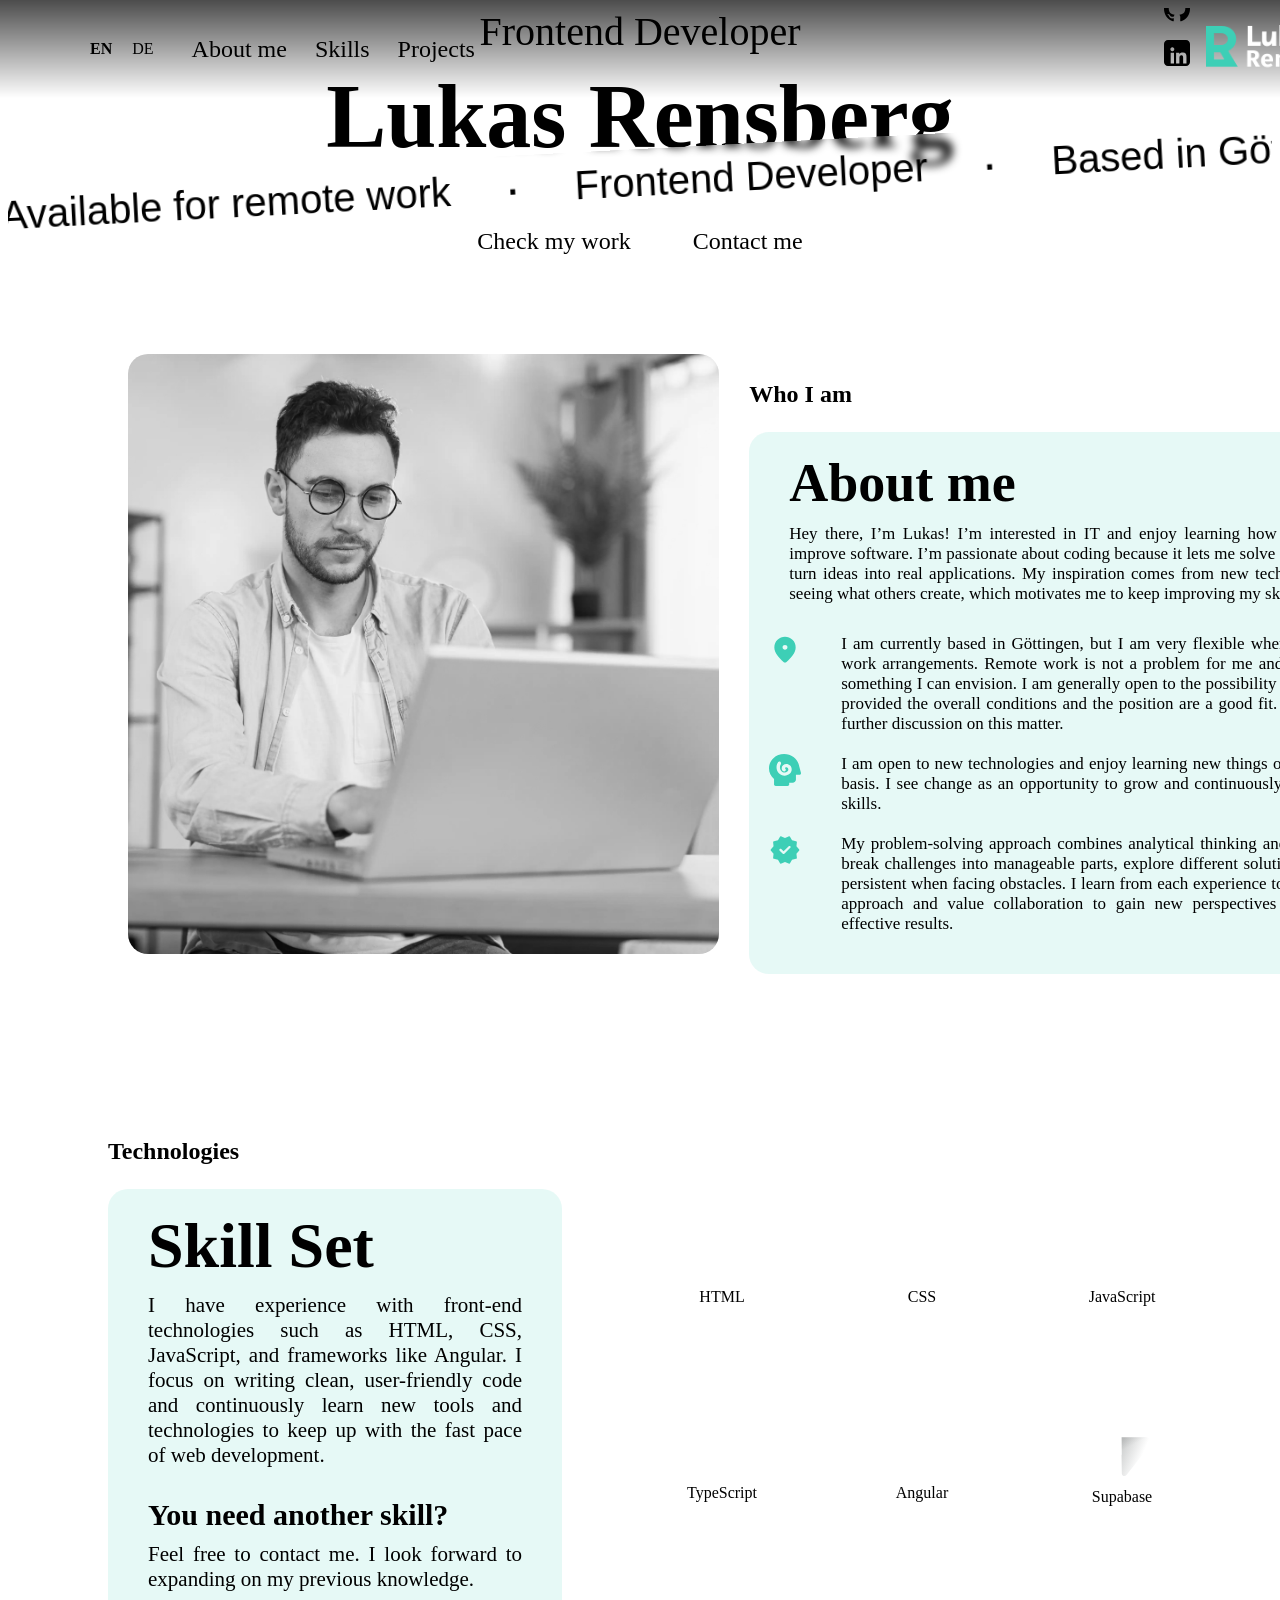
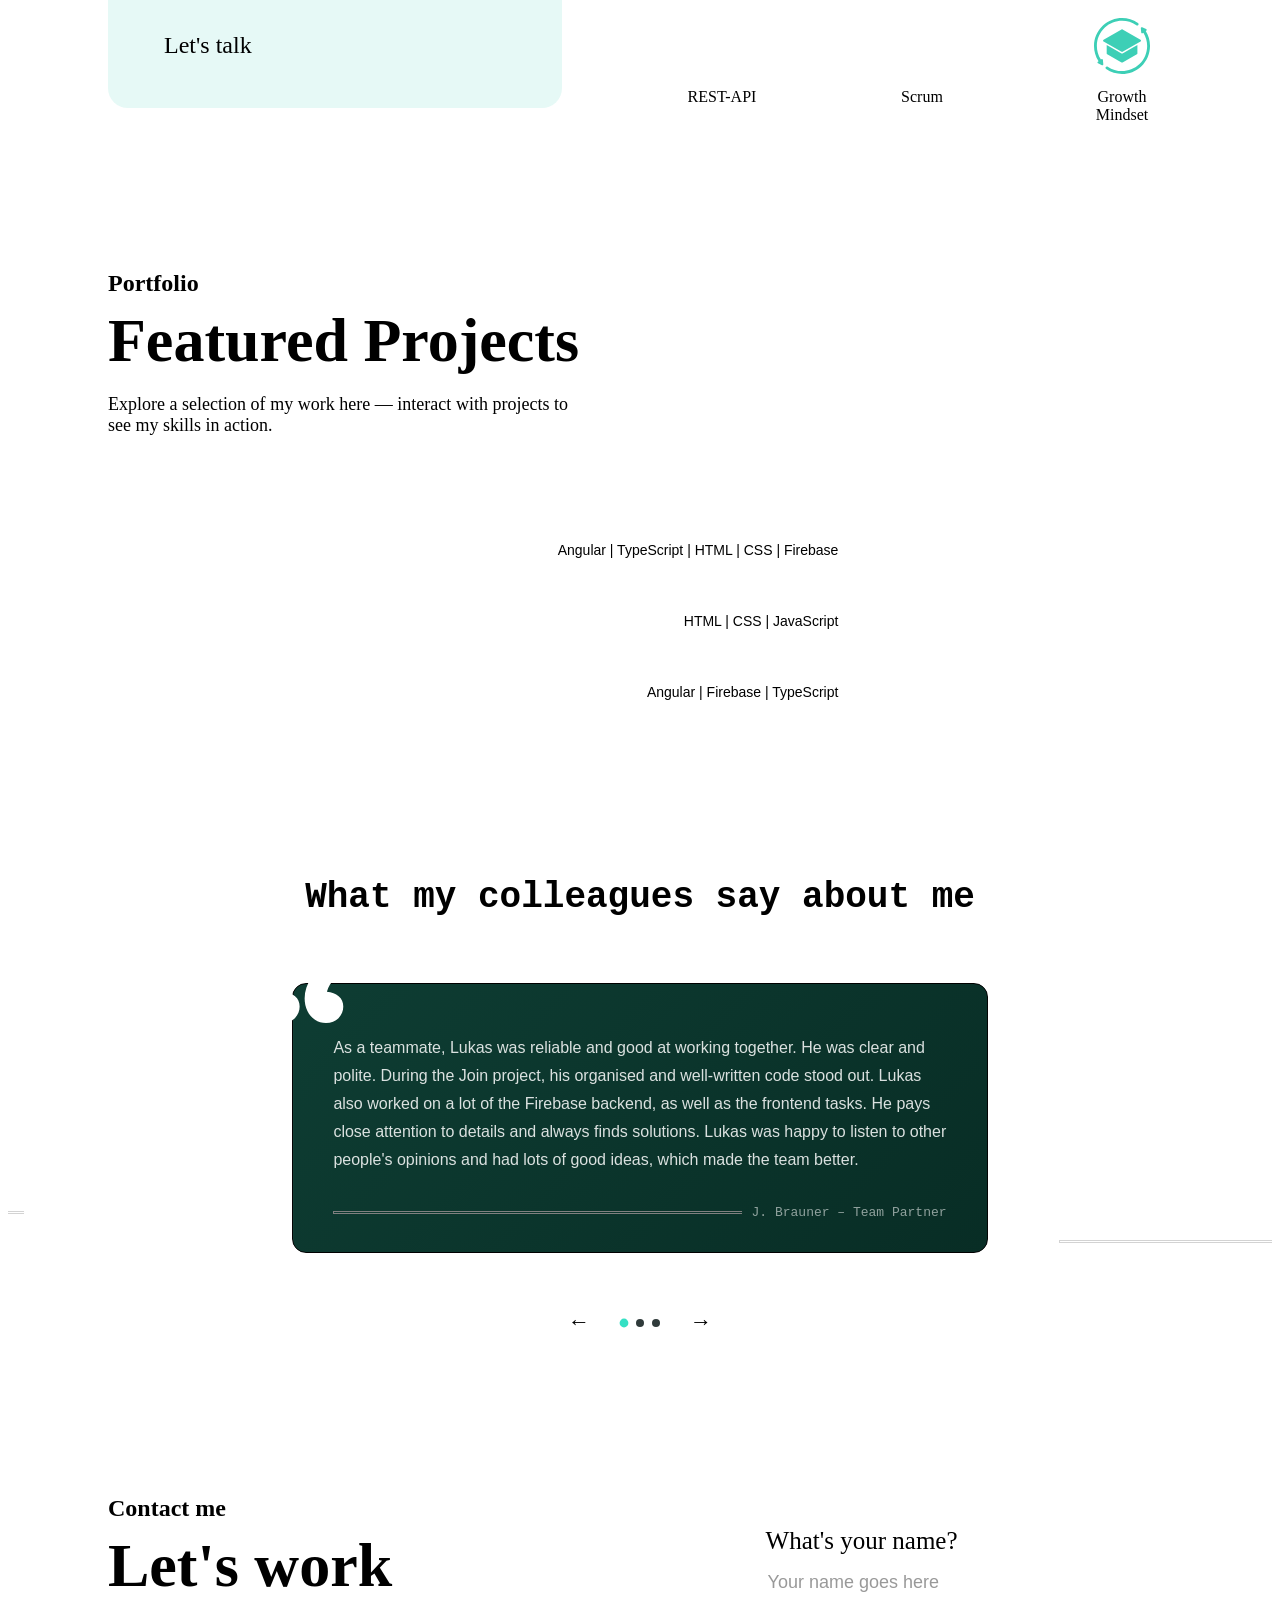
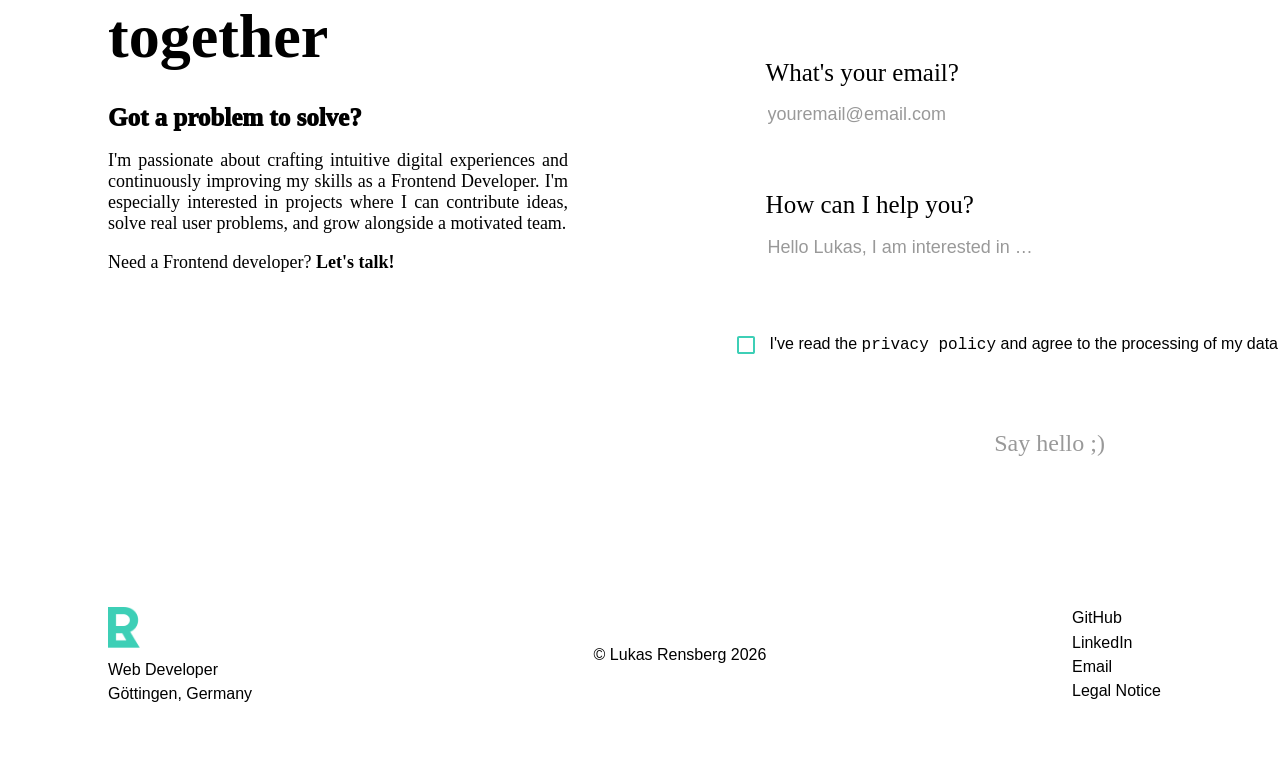
==== commit b1929c7f: "refactor: remove standards.css and adjust imports in index.html - Deleted unused `standards.css` fil" ====
--- a/index.html
+++ b/index.html
@@ -17,18 +17,17 @@
           content="Portfolio of Lukas Rensberg – projects, skills, and experience in web development.">
 
     <title data-i18n="meta.title">Lukas Rensberg · Portfolio</title>
-    <link rel="stylesheet" href="./css/swiper-bundle.min.css">
-    <link rel="stylesheet" href="./css/standards.css">
+    <link href="./style.css" rel="stylesheet">
     <link rel="stylesheet" href="./css/header-footer.css">
     <link rel="stylesheet" href="./css/hero.css">
+    <link href="./css/cta.css" rel="stylesheet">
     <link rel="stylesheet" href="./css/section-intro.css">
     <link rel="stylesheet" href="./css/about.css">
     <link rel="stylesheet" href="./css/skills.css">
     <link rel="stylesheet" href="./css/projects.css">
+    <link href="./css/swiper-bundle.min.css" rel="stylesheet">
     <link rel="stylesheet" href="./css/testimonials.css">
     <link rel="stylesheet" href="./css/contact.css">
-    <link rel="stylesheet" href="./css/cta.css">
-    <link rel="stylesheet" href="./style.css">
 </head>
 <body>
 
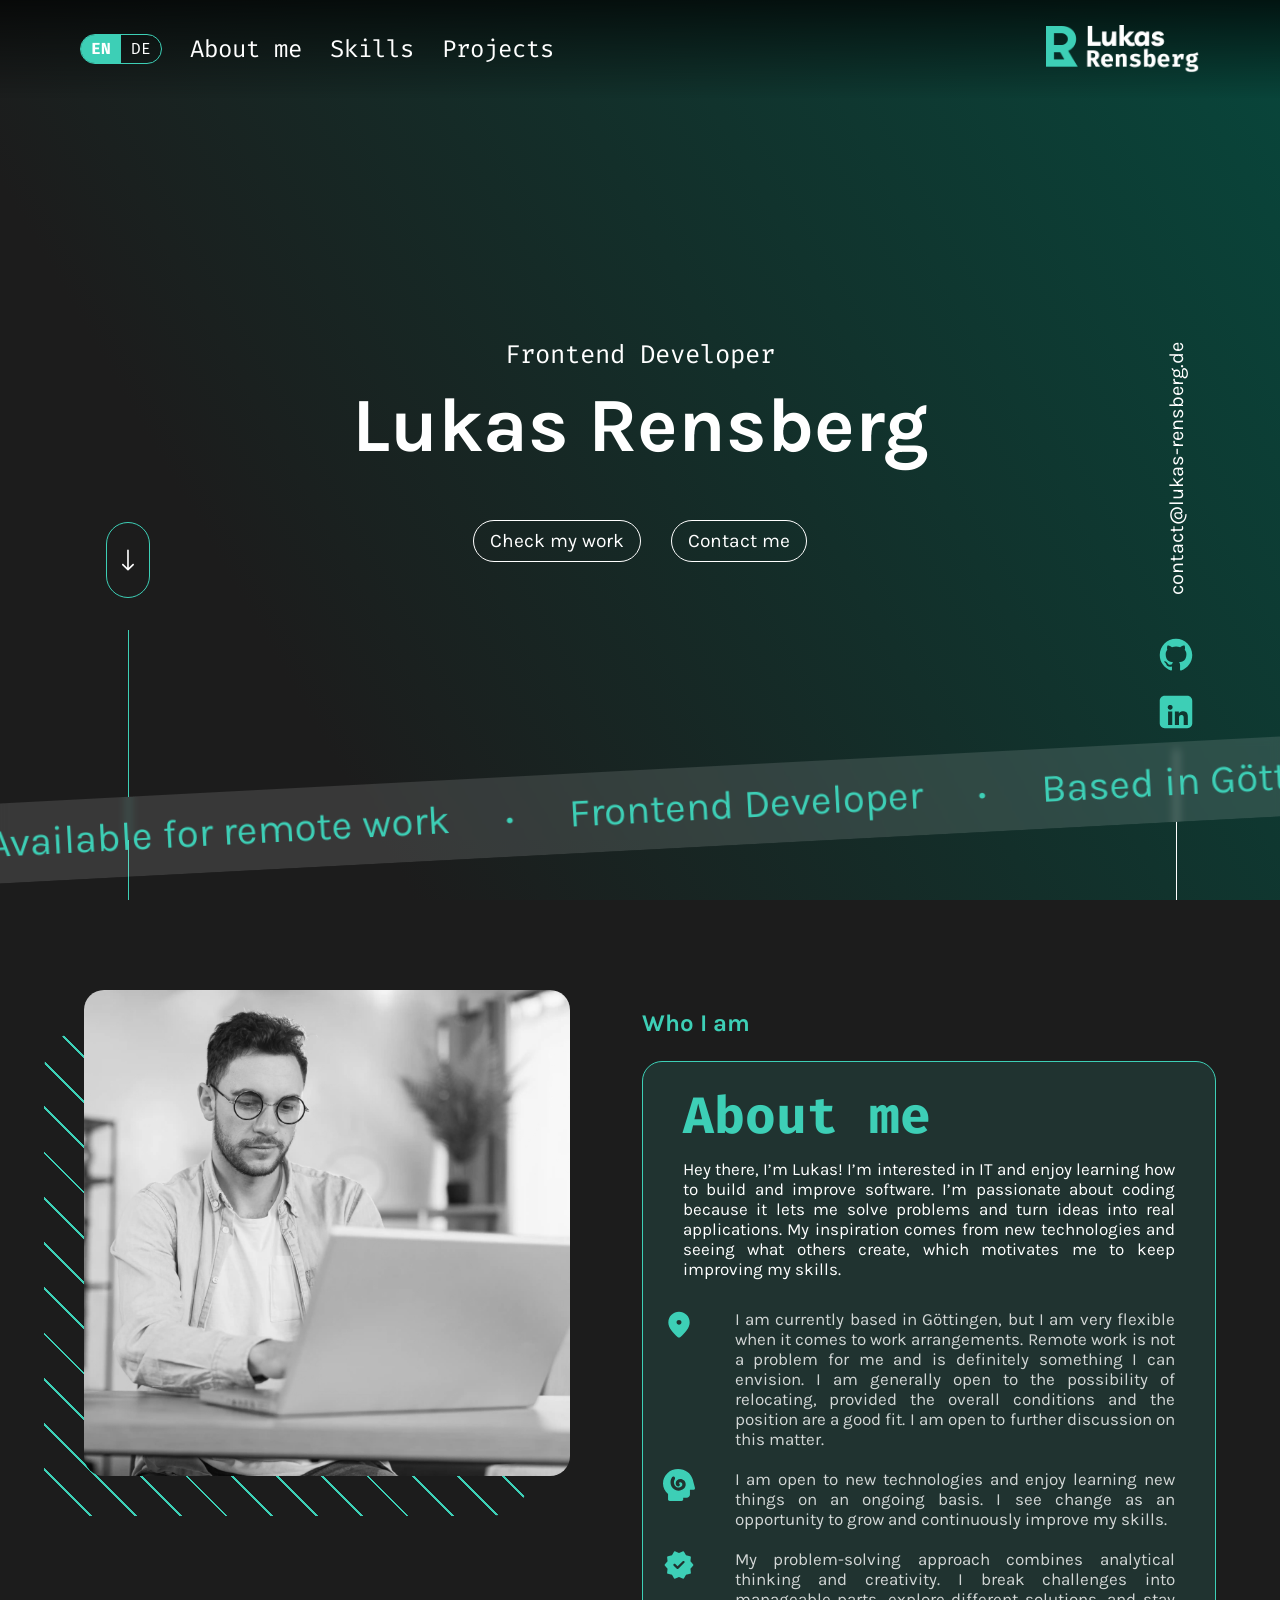
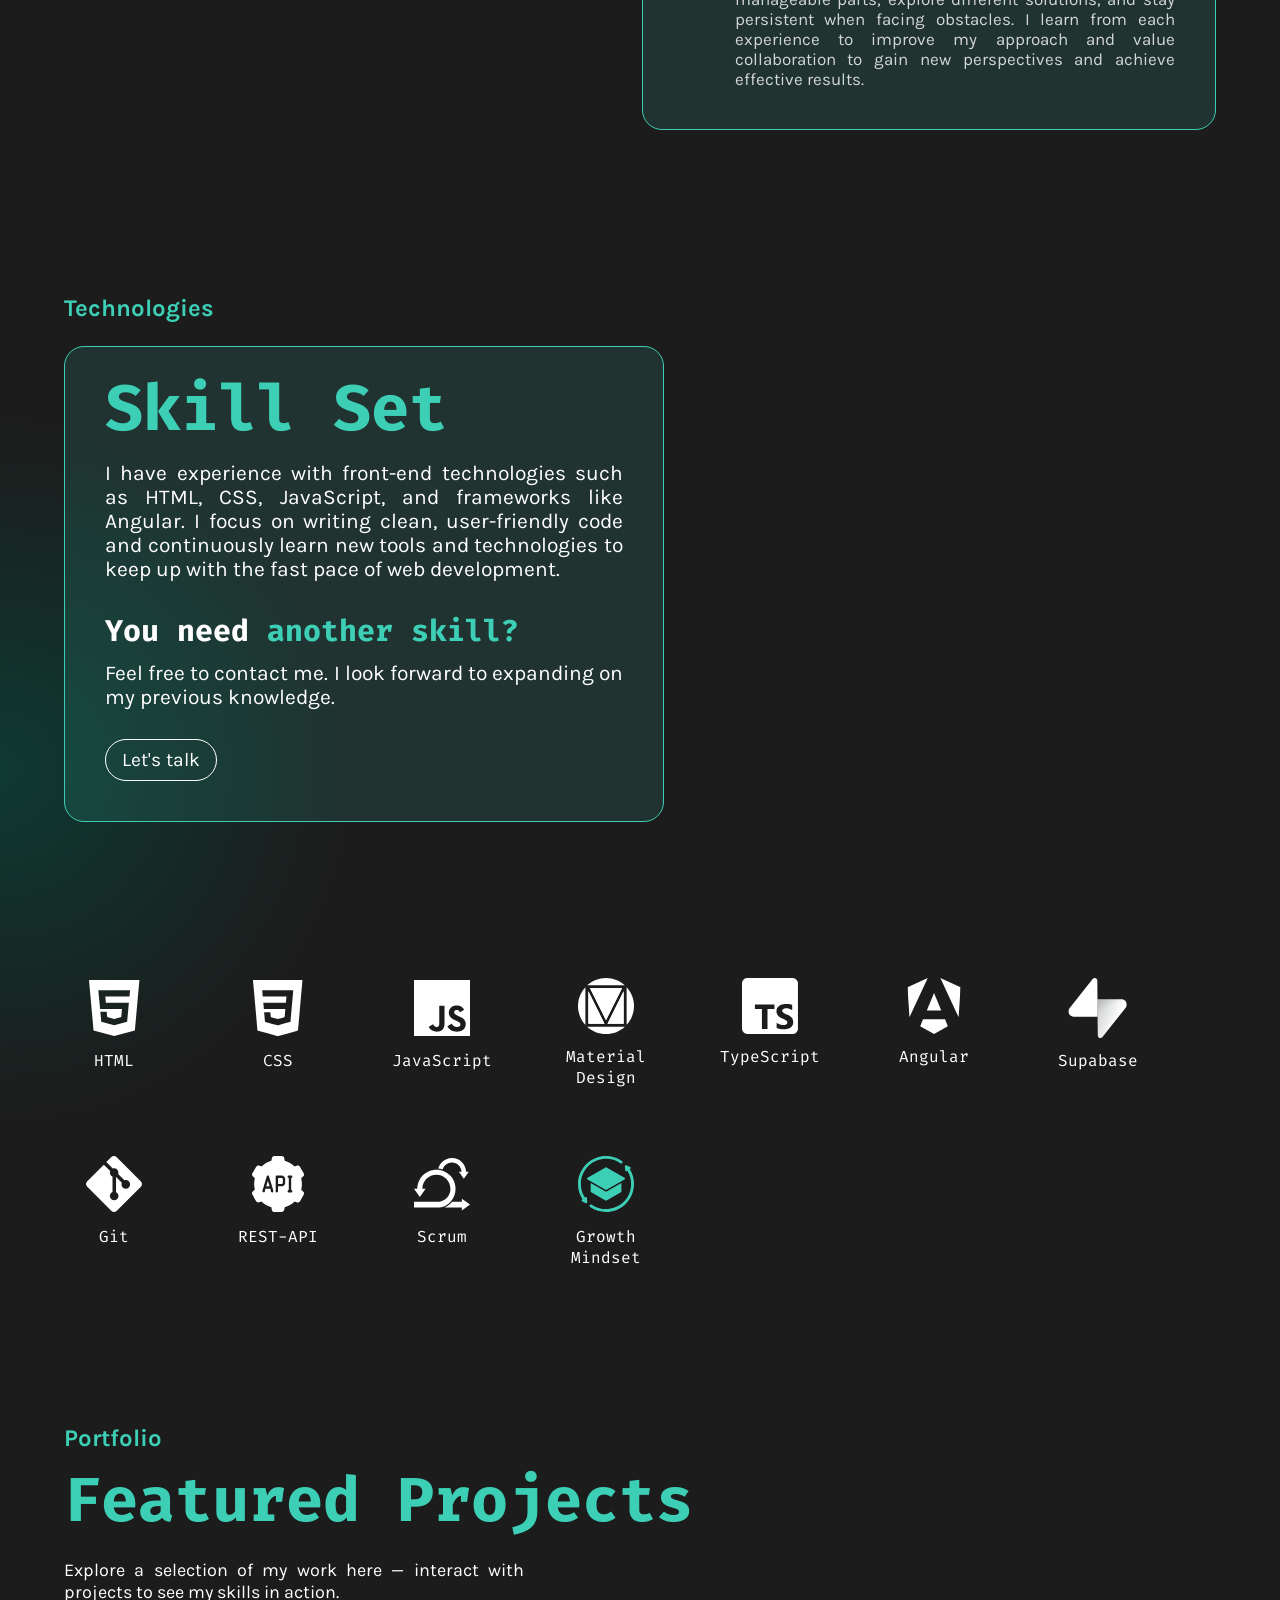
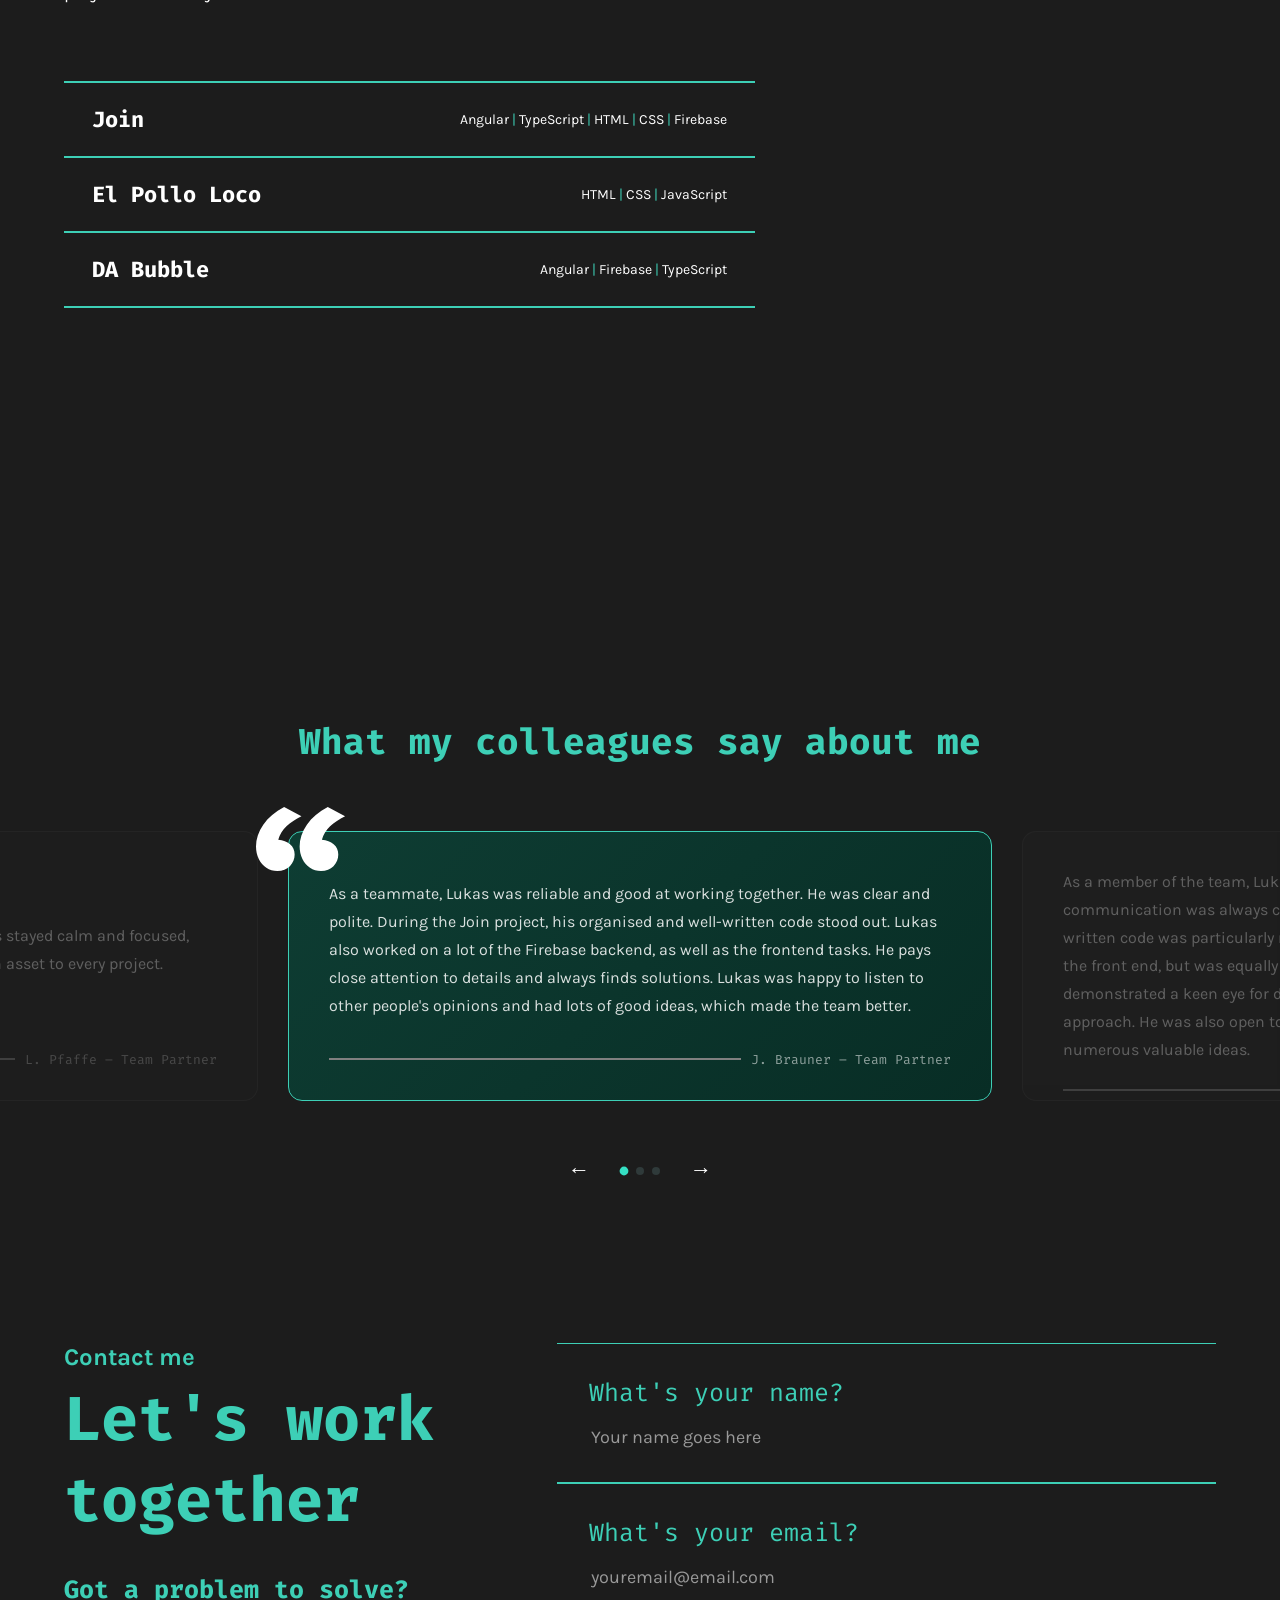
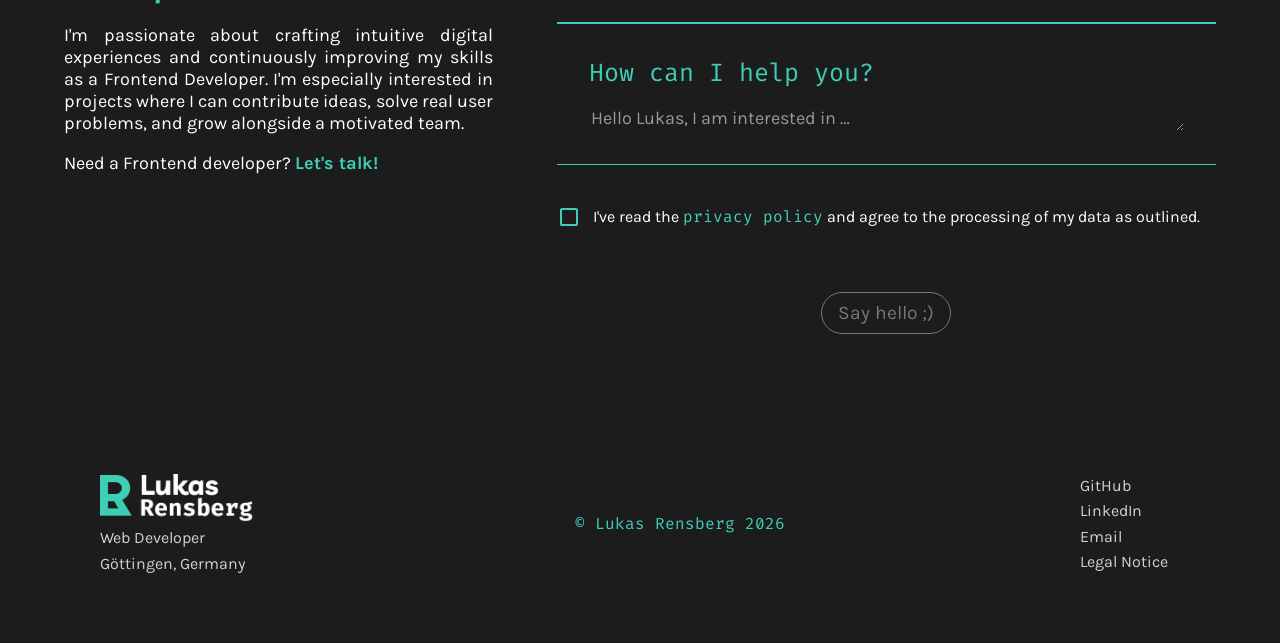
==== commit baea4abc: "feat: responsive mobile layout, AJAX contact form, and informal tone - Wrap hero content in hero__in" ====
--- a/index.html
+++ b/index.html
@@ -45,7 +45,31 @@
             <a href="#projects" class="topbar__link" data-i18n="nav.projects">Projects</a>
         </nav>
     </div>
-    <a href="#" class="logo" aria-label="Zur Startseite" data-i18n-aria-label="ui.homeLink">
+    <!-- TODO: Remove live preview url and change to / -->
+    <a aria-label="Zur Startseite" class="logo" data-i18n-aria-label="ui.homeLink" href="/lukas-rensberg.de/">
+        <img alt="Logo mit einem weißen L und R ineinander sowie dem Text Lukas Rensberg"
+             class="logo__img logo__img--base"
+             src="assets/img/lr-logo-white.png">
+        <img alt="Outline des Logos" aria-hidden="true" class="logo__img logo__img--overlay"
+             src="assets/img/lr-logo-white-outline.png">
+    </a>
+</header>
+<header class="topbar--mobile">
+    <div class="topbar__nav">
+        <div aria-label="Sprachauswahl" class="topbar__lang" data-i18n-aria-label="ui.languageSwitch" role="group">
+            <button aria-pressed="false" class="topbar__lang-btn" data-lang="en" type="button">EN</button>
+            <button aria-pressed="true" class="topbar__lang-btn topbar__lang-btn--active" data-lang="de" type="button">
+                DE
+            </button>
+        </div>
+        <nav aria-label="Hauptnavigation" class="topbar__links" data-i18n-aria-label="ui.mainNavigation">
+            <a class="topbar__link" data-i18n="nav.about" href="#about">About me</a>
+            <a class="topbar__link" data-i18n="nav.skills" href="#skills">Skills</a>
+            <a class="topbar__link" data-i18n="nav.projects" href="#projects">Projects</a>
+        </nav>
+    </div>
+    <!-- TODO: Remove live preview url and change to / -->
+    <a aria-label="Zur Startseite" class="logo" data-i18n-aria-label="ui.homeLink" href="/lukas-rensberg.de/">
         <img class="logo__img logo__img--base" src="assets/img/lr-logo-white.png"
              alt="Logo mit einem weißen L und R ineinander sowie dem Text Lukas Rensberg">
         <img class="logo__img logo__img--overlay" src="assets/img/lr-logo-white-outline.png" alt="Outline des Logos"
@@ -54,74 +78,88 @@
 </header>
 <main>
     <section class="hero">
-        <span data-i18n="hero.role" class="hero__role">Frontend-Developer</span>
-        <h1 class="hero__title">Lukas Rensberg</h1>
-        <div class="cta">
-            <a href="#projects" class="cta__btn">
-            <span class="cta__track">
-                <span class="cta__label--static" data-i18n="cta.work">Check my work</span>
-                <span class="cta__label--animated" data-i18n="cta.work">Check my work</span>
+        <div class="hero__inner">
+            <span class="hero__role" data-i18n="hero.role">Frontend-Developer</span>
+            <h1 class="hero__title">Lukas Rensberg</h1>
+            <div class="cta">
+                <a class="cta__btn" href="#projects">
+                <span class="cta__track">
+                    <span class="cta__label--static" data-i18n="cta.work">Check my work</span>
+                    <span class="cta__label--animated" data-i18n="cta.work">Check my work</span>
+                </span>
+                </a>
+                <a class="cta__btn" href="#contact">
+                <span class="cta__track">
+                    <span class="cta__label--static" data-i18n="cta.contact">Contact me</span>
+                    <span class="cta__label--animated" data-i18n="cta.contact">Contact me</span>
+                </span>
+                </a>
+            </div>
+
+            <div class="scroll-indicator">
+                <div class="scroll-indicator__pill">
+                    <svg fill="none" height="23" viewBox="0 0 8 13" width="10" xmlns="http://www.w3.org/2000/svg">
+                        <path d="M4.18201 0.5C4.18201 0.223858 3.95815 0 3.68201 0C3.40586 0 3.18201 0.223858 3.18201 0.5H4.18201ZM3.32845 12.8536C3.52372 13.0488 3.8403 13.0488 4.03556 12.8536L7.21754 9.67157C7.4128 9.47631 7.4128 9.15973 7.21754 8.96447C7.02228 8.7692 6.7057 8.7692 6.51043 8.96447L3.68201 11.7929L0.85358 8.96447C0.658318 8.7692 0.341735 8.7692 0.146473 8.96447C-0.0487893 9.15973 -0.0487893 9.47631 0.146473 9.67157L3.32845 12.8536ZM3.18201 0.5V12.5H4.18201V0.5H3.18201Z"
+                              fill="white"></path>
+                    </svg>
+                </div>
+                <div class="scroll-indicator__line"></div>
+            </div>
+
+            <div class="right-lateral">
+                <a aria-label="E-Mail senden" class="right-lateral__mail" href="mailto:contact@lukas-rensberg.de">
+                    <span class="right-lateral__mail-text">contact@lukas-rensberg.de</span>
+                    <span aria-hidden="true" class="right-lateral__mail-icon">
+                        <svg fill="none" height="22" viewBox="0 0 27 22" width="27" xmlns="http://www.w3.org/2000/svg">
+                            <path d="M2.66667 21.3333C1.93333 21.3333 1.30556 21.0722 0.783333 20.55C0.261111 20.0278 0 19.4 0 18.6667V2.66667C0 1.93333 0.261111 1.30556 0.783333 0.783333C1.30556 0.261111 1.93333 0 2.66667 0H24C24.7333 0 25.3611 0.261111 25.8833 0.783333C26.4056 1.30556 26.6667 1.93333 26.6667 2.66667V18.6667C26.6667 19.4 26.4056 20.0278 25.8833 20.55C25.3611 21.0722 24.7333 21.3333 24 21.3333H2.66667ZM13.3333 11.7667C13.4444 11.7667 13.5611 11.75 13.6833 11.7167C13.8056 11.6833 13.9222 11.6333 14.0333 11.5667L23.4667 5.66667C23.6444 5.55556 23.7778 5.41667 23.8667 5.25C23.9556 5.08333 24 4.9 24 4.7C24 4.25556 23.8111 3.92222 23.4333 3.7C23.0556 3.47778 22.6667 3.48889 22.2667 3.73333L13.3333 9.33333L4.4 3.73333C4 3.48889 3.61111 3.48333 3.23333 3.71667C2.85556 3.95 2.66667 4.27778 2.66667 4.7C2.66667 4.92222 2.71111 5.11667 2.8 5.28333C2.88889 5.45 3.02222 5.57778 3.2 5.66667L12.6333 11.5667C12.7444 11.6333 12.8611 11.6833 12.9833 11.7167C13.1056 11.75 13.2222 11.7667 13.3333 11.7667Z"
+                                  fill="#3DCFB6"/>
+                        </svg>
+                    </span>
+                </a>
+                <a class="right-lateral__social" href="https://github.com/lukas-rensberg" rel="noopener noreferrer"
+                   target="_blank">
+                    <svg fill="none" height="32" viewBox="0 0 32 32" width="32" xmlns="http://www.w3.org/2000/svg">
+                        <path clip-rule="evenodd"
+                              d="M16 3C8.8175 3 3 8.8175 3 16C3 21.7525 6.72125 26.6112 11.8888 28.3337C12.5387 28.4475 12.7825 28.0575 12.7825 27.7162C12.7825 27.4075 12.7663 26.3838 12.7663 25.295C9.5 25.8962 8.655 24.4987 8.395 23.7675C8.24875 23.3937 7.615 22.24 7.0625 21.9312C6.6075 21.6875 5.9575 21.0863 7.04625 21.07C8.07 21.0537 8.80125 22.0125 9.045 22.4025C10.215 24.3687 12.0838 23.8162 12.8313 23.475C12.945 22.63 13.2863 22.0612 13.66 21.7362C10.7675 21.4112 7.745 20.29 7.745 15.3175C7.745 13.9037 8.24875 12.7337 9.0775 11.8237C8.9475 11.4987 8.4925 10.1662 9.2075 8.37875C9.2075 8.37875 10.2962 8.0375 12.7825 9.71125C13.8225 9.41875 14.9275 9.2725 16.0325 9.2725C17.1375 9.2725 18.2425 9.41875 19.2825 9.71125C21.7688 8.02125 22.8575 8.37875 22.8575 8.37875C23.5725 10.1662 23.1175 11.4987 22.9875 11.8237C23.8162 12.7337 24.32 13.8875 24.32 15.3175C24.32 20.3062 21.2812 21.4112 18.3888 21.7362C18.86 22.1425 19.2663 22.9225 19.2663 24.1413C19.2663 25.88 19.25 27.2775 19.25 27.7162C19.25 28.0575 19.4937 28.4638 20.1438 28.3337C25.2788 26.6112 29 21.7362 29 16C29 8.8175 23.1825 3 16 3Z"
+                              fill="currentColor"
+                              fill-rule="evenodd"/>
+                    </svg>
+                </a>
+                <a class="right-lateral__social" href="https://www.linkedin.com/in/lukas-rensberg/"
+                   rel="noopener noreferrer"
+                   target="_blank">
+                    <svg fill="none" height="32" viewBox="0 0 32 32" width="32" xmlns="http://www.w3.org/2000/svg">
+                        <path d="M25.0488 3H6.95125C4.76888 3 3 4.76888 3 6.95125V25.0494C3 27.2311 4.76888 29 6.95125 29H25.0488C27.2311 29 29 27.2311 29 25.0494V6.95125C29 4.76888 27.2311 3 25.0488 3ZM13.0012 26.3843H9.66446V15.6506H13.0012V26.3843ZM13.272 12.4667C13.2654 12.5299 13.2564 12.5925 13.2438 12.6551C13.2311 12.7177 13.2161 12.7791 13.1974 12.8399C13.1788 12.9007 13.1577 12.9609 13.133 13.0193C13.1089 13.0782 13.0819 13.1354 13.0518 13.192C13.0217 13.248 12.9892 13.3027 12.9537 13.3557C12.9187 13.4081 12.8808 13.4592 12.8399 13.5086C12.8002 13.5579 12.7574 13.6049 12.7123 13.6494C12.6672 13.6946 12.6202 13.7373 12.5715 13.7776C12.5221 13.8179 12.471 13.8559 12.418 13.8914C12.365 13.9269 12.3109 13.9594 12.2543 13.9895C12.1983 14.019 12.1405 14.046 12.0822 14.0707C12.0238 14.0948 11.9636 14.1165 11.9028 14.1345C11.842 14.1532 11.78 14.1688 11.718 14.1809C11.6554 14.1935 11.5922 14.2031 11.529 14.2091C11.4658 14.2152 11.4026 14.2182 11.3389 14.2182C11.2751 14.2182 11.2119 14.2152 11.1487 14.2091C11.0855 14.2031 11.0223 14.1935 10.9597 14.1809C10.8977 14.1688 10.8363 14.1532 10.7749 14.1345C10.7141 14.1165 10.6545 14.0948 10.5955 14.0707C10.5366 14.046 10.4794 14.019 10.4234 13.9895C10.3674 13.9594 10.3127 13.9269 10.2597 13.8914C10.2067 13.8559 10.1556 13.8179 10.1068 13.7776C10.0575 13.7373 10.0105 13.6946 9.96539 13.6494C9.92025 13.6049 9.87812 13.5579 9.8372 13.5086C9.79747 13.4592 9.75955 13.4081 9.72404 13.3557C9.68853 13.3027 9.65603 13.248 9.62594 13.192C9.59585 13.1354 9.56876 13.0782 9.54469 13.0193C9.52001 12.9609 9.49895 12.9007 9.48029 12.8399C9.46163 12.7791 9.44658 12.7177 9.43395 12.6551C9.42131 12.5925 9.41228 12.5299 9.40626 12.4667C9.39964 12.4036 9.39663 12.3398 9.39663 12.276C9.39663 12.2122 9.39964 12.149 9.40626 12.0858C9.41228 12.0226 9.42131 11.96 9.43395 11.8974C9.44658 11.8354 9.46163 11.7734 9.48029 11.7126C9.49895 11.6518 9.52001 11.5916 9.54469 11.5327C9.56876 11.4743 9.59585 11.4171 9.62594 11.3611C9.65603 11.3045 9.68853 11.2504 9.72404 11.1974C9.75955 11.1444 9.79747 11.0933 9.8372 11.0439C9.87812 10.9952 9.92025 10.9482 9.96539 10.9031C10.0105 10.858 10.0575 10.8152 10.1068 10.7749C10.1556 10.7346 10.2067 10.6967 10.2597 10.6618C10.3127 10.6262 10.3674 10.5931 10.4234 10.563C10.4794 10.533 10.5366 10.5065 10.5955 10.4818C10.6545 10.4571 10.7141 10.4361 10.7749 10.4174C10.8363 10.3993 10.8977 10.3837 10.9597 10.3711C11.0223 10.359 11.0855 10.3494 11.1487 10.3434C11.2119 10.3367 11.2751 10.3337 11.3389 10.3337C11.4026 10.3337 11.4658 10.3367 11.529 10.3434C11.5922 10.3494 11.6554 10.359 11.718 10.3711C11.78 10.3837 11.842 10.3993 11.9028 10.4174C11.9636 10.4361 12.0238 10.4571 12.0822 10.4818C12.1405 10.5065 12.1983 10.533 12.2543 10.563C12.3109 10.5931 12.365 10.6262 12.418 10.6618C12.471 10.6967 12.5221 10.7346 12.5715 10.7749C12.6202 10.8152 12.6672 10.858 12.7123 10.9031C12.7574 10.9482 12.8002 10.9952 12.8399 11.0439C12.8808 11.0933 12.9187 11.1444 12.9537 11.1974C12.9892 11.2504 13.0217 11.3045 13.0518 11.3611C13.0819 11.4171 13.1089 11.4743 13.133 11.5327C13.1577 11.5916 13.1788 11.6518 13.1974 11.7126C13.2161 11.7734 13.2311 11.8354 13.2438 11.8974C13.2564 11.96 13.2654 12.0226 13.272 12.0858C13.2781 12.149 13.2811 12.2128 13.2811 12.276C13.2811 12.3392 13.2781 12.4036 13.272 12.4667ZM25.4773 20.2356V26.3843H22.1514C22.1514 26.3843 22.1405 20.8345 22.1405 20.5191C22.1405 20.2037 21.9937 19.4592 21.9937 19.4592C21.6055 18.1159 20.2519 18.3524 20.2519 18.3524C19.0975 18.3578 18.7304 19.2492 18.7304 19.2492C18.3632 19.9732 18.4132 21.3653 18.4132 21.3653V26.3843H15.0999V15.6506H18.276V17.1318C18.3181 17.118 18.3458 17.0987 18.3458 17.0987C20.2061 14.2723 23.6338 15.8113 23.6338 15.8113C25.7186 16.7623 25.4773 20.2356 25.4773 20.2356Z"
+                              fill="currentColor"/>
+                    </svg>
+                </a>
+                <div class="right-lateral__line"></div>
+            </div>
+
+            <div class="status-band">
+            <span class="status-band__track">
+                <span class="status-band__segment">
+                    <span class="status-band__text" data-i18n="statusline.remote">Available for remote work</span><span
+                        aria-hidden="true" class="status-band__dot">·</span><span class="status-band__text"
+                                                                                  data-i18n="statusline.role">Frontend Developer</span><span
+                        aria-hidden="true" class="status-band__dot">·</span><span class="status-band__text"
+                                                                                  data-i18n="statusline.location">Based in Göttingen</span><span
+                        aria-hidden="true" class="status-band__dot">·</span><span class="status-band__text"
+                                                                                  data-i18n="statusline.openToWork">Open to work</span><span
+                        aria-hidden="true" class="status-band__dot">·</span>
+                </span>
+                <span aria-hidden="true" class="status-band__segment">
+                    <span class="status-band__text" data-i18n="statusline.remote">Available for remote work</span><span
+                        aria-hidden="true" class="status-band__dot">·</span><span class="status-band__text"
+                                                                                  data-i18n="statusline.role">Frontend Developer</span><span
+                        aria-hidden="true" class="status-band__dot">·</span><span class="status-band__text"
+                                                                                  data-i18n="statusline.location">Based in Göttingen</span><span
+                        aria-hidden="true" class="status-band__dot">·</span><span class="status-band__text"
+                                                                                  data-i18n="statusline.openToWork">Open to work</span><span
+                        aria-hidden="true" class="status-band__dot">·</span>
+                </span>
             </span>
-            </a>
-            <a href="#contact" class="cta__btn">
-            <span class="cta__track">
-                <span class="cta__label--static" data-i18n="cta.contact">Contact me</span>
-                <span class="cta__label--animated" data-i18n="cta.contact">Contact me</span>
-            </span>
-            </a>
-        </div>
-
-        <div class="scroll-indicator">
-            <div class="scroll-indicator__pill">
-                <svg width="10" height="23" viewBox="0 0 8 13" fill="none" xmlns="http://www.w3.org/2000/svg">
-                    <path d="M4.18201 0.5C4.18201 0.223858 3.95815 0 3.68201 0C3.40586 0 3.18201 0.223858 3.18201 0.5H4.18201ZM3.32845 12.8536C3.52372 13.0488 3.8403 13.0488 4.03556 12.8536L7.21754 9.67157C7.4128 9.47631 7.4128 9.15973 7.21754 8.96447C7.02228 8.7692 6.7057 8.7692 6.51043 8.96447L3.68201 11.7929L0.85358 8.96447C0.658318 8.7692 0.341735 8.7692 0.146473 8.96447C-0.0487893 9.15973 -0.0487893 9.47631 0.146473 9.67157L3.32845 12.8536ZM3.18201 0.5V12.5H4.18201V0.5H3.18201Z"
-                          fill="white"></path>
-                </svg>
-            </div>
-            <div class="scroll-indicator__line"></div>
-        </div>
-
-        <div class="right-lateral">
-            <a class="right-lateral__mail" href="mailto:contact@lukas-rensberg.de">contact@lukas-rensberg.de</a>
-            <a href="https://github.com/lukas-rensberg" class="right-lateral__social">
-                <svg width="32" height="32" viewBox="0 0 32 32" fill="none" xmlns="http://www.w3.org/2000/svg">
-                    <path fill-rule="evenodd" clip-rule="evenodd"
-                          d="M16 3C8.8175 3 3 8.8175 3 16C3 21.7525 6.72125 26.6112 11.8888 28.3337C12.5387 28.4475 12.7825 28.0575 12.7825 27.7162C12.7825 27.4075 12.7663 26.3838 12.7663 25.295C9.5 25.8962 8.655 24.4987 8.395 23.7675C8.24875 23.3937 7.615 22.24 7.0625 21.9312C6.6075 21.6875 5.9575 21.0863 7.04625 21.07C8.07 21.0537 8.80125 22.0125 9.045 22.4025C10.215 24.3687 12.0838 23.8162 12.8313 23.475C12.945 22.63 13.2863 22.0612 13.66 21.7362C10.7675 21.4112 7.745 20.29 7.745 15.3175C7.745 13.9037 8.24875 12.7337 9.0775 11.8237C8.9475 11.4987 8.4925 10.1662 9.2075 8.37875C9.2075 8.37875 10.2962 8.0375 12.7825 9.71125C13.8225 9.41875 14.9275 9.2725 16.0325 9.2725C17.1375 9.2725 18.2425 9.41875 19.2825 9.71125C21.7688 8.02125 22.8575 8.37875 22.8575 8.37875C23.5725 10.1662 23.1175 11.4987 22.9875 11.8237C23.8162 12.7337 24.32 13.8875 24.32 15.3175C24.32 20.3062 21.2812 21.4112 18.3888 21.7362C18.86 22.1425 19.2663 22.9225 19.2663 24.1413C19.2663 25.88 19.25 27.2775 19.25 27.7162C19.25 28.0575 19.4937 28.4638 20.1438 28.3337C25.2788 26.6112 29 21.7362 29 16C29 8.8175 23.1825 3 16 3Z"
-                          fill="currentColor"/>
-                </svg>
-            </a>
-            <a href="https://www.linkedin.com/in/lukas-rensberg/" class="right-lateral__social">
-                <svg width="32" height="32" viewBox="0 0 32 32" fill="none" xmlns="http://www.w3.org/2000/svg">
-                    <path d="M25.0488 3H6.95125C4.76888 3 3 4.76888 3 6.95125V25.0494C3 27.2311 4.76888 29 6.95125 29H25.0488C27.2311 29 29 27.2311 29 25.0494V6.95125C29 4.76888 27.2311 3 25.0488 3ZM13.0012 26.3843H9.66446V15.6506H13.0012V26.3843ZM13.272 12.4667C13.2654 12.5299 13.2564 12.5925 13.2438 12.6551C13.2311 12.7177 13.2161 12.7791 13.1974 12.8399C13.1788 12.9007 13.1577 12.9609 13.133 13.0193C13.1089 13.0782 13.0819 13.1354 13.0518 13.192C13.0217 13.248 12.9892 13.3027 12.9537 13.3557C12.9187 13.4081 12.8808 13.4592 12.8399 13.5086C12.8002 13.5579 12.7574 13.6049 12.7123 13.6494C12.6672 13.6946 12.6202 13.7373 12.5715 13.7776C12.5221 13.8179 12.471 13.8559 12.418 13.8914C12.365 13.9269 12.3109 13.9594 12.2543 13.9895C12.1983 14.019 12.1405 14.046 12.0822 14.0707C12.0238 14.0948 11.9636 14.1165 11.9028 14.1345C11.842 14.1532 11.78 14.1688 11.718 14.1809C11.6554 14.1935 11.5922 14.2031 11.529 14.2091C11.4658 14.2152 11.4026 14.2182 11.3389 14.2182C11.2751 14.2182 11.2119 14.2152 11.1487 14.2091C11.0855 14.2031 11.0223 14.1935 10.9597 14.1809C10.8977 14.1688 10.8363 14.1532 10.7749 14.1345C10.7141 14.1165 10.6545 14.0948 10.5955 14.0707C10.5366 14.046 10.4794 14.019 10.4234 13.9895C10.3674 13.9594 10.3127 13.9269 10.2597 13.8914C10.2067 13.8559 10.1556 13.8179 10.1068 13.7776C10.0575 13.7373 10.0105 13.6946 9.96539 13.6494C9.92025 13.6049 9.87812 13.5579 9.8372 13.5086C9.79747 13.4592 9.75955 13.4081 9.72404 13.3557C9.68853 13.3027 9.65603 13.248 9.62594 13.192C9.59585 13.1354 9.56876 13.0782 9.54469 13.0193C9.52001 12.9609 9.49895 12.9007 9.48029 12.8399C9.46163 12.7791 9.44658 12.7177 9.43395 12.6551C9.42131 12.5925 9.41228 12.5299 9.40626 12.4667C9.39964 12.4036 9.39663 12.3398 9.39663 12.276C9.39663 12.2122 9.39964 12.149 9.40626 12.0858C9.41228 12.0226 9.42131 11.96 9.43395 11.8974C9.44658 11.8354 9.46163 11.7734 9.48029 11.7126C9.49895 11.6518 9.52001 11.5916 9.54469 11.5327C9.56876 11.4743 9.59585 11.4171 9.62594 11.3611C9.65603 11.3045 9.68853 11.2504 9.72404 11.1974C9.75955 11.1444 9.79747 11.0933 9.8372 11.0439C9.87812 10.9952 9.92025 10.9482 9.96539 10.9031C10.0105 10.858 10.0575 10.8152 10.1068 10.7749C10.1556 10.7346 10.2067 10.6967 10.2597 10.6618C10.3127 10.6262 10.3674 10.5931 10.4234 10.563C10.4794 10.533 10.5366 10.5065 10.5955 10.4818C10.6545 10.4571 10.7141 10.4361 10.7749 10.4174C10.8363 10.3993 10.8977 10.3837 10.9597 10.3711C11.0223 10.359 11.0855 10.3494 11.1487 10.3434C11.2119 10.3367 11.2751 10.3337 11.3389 10.3337C11.4026 10.3337 11.4658 10.3367 11.529 10.3434C11.5922 10.3494 11.6554 10.359 11.718 10.3711C11.78 10.3837 11.842 10.3993 11.9028 10.4174C11.9636 10.4361 12.0238 10.4571 12.0822 10.4818C12.1405 10.5065 12.1983 10.533 12.2543 10.563C12.3109 10.5931 12.365 10.6262 12.418 10.6618C12.471 10.6967 12.5221 10.7346 12.5715 10.7749C12.6202 10.8152 12.6672 10.858 12.7123 10.9031C12.7574 10.9482 12.8002 10.9952 12.8399 11.0439C12.8808 11.0933 12.9187 11.1444 12.9537 11.1974C12.9892 11.2504 13.0217 11.3045 13.0518 11.3611C13.0819 11.4171 13.1089 11.4743 13.133 11.5327C13.1577 11.5916 13.1788 11.6518 13.1974 11.7126C13.2161 11.7734 13.2311 11.8354 13.2438 11.8974C13.2564 11.96 13.2654 12.0226 13.272 12.0858C13.2781 12.149 13.2811 12.2128 13.2811 12.276C13.2811 12.3392 13.2781 12.4036 13.272 12.4667ZM25.4773 20.2356V26.3843H22.1514C22.1514 26.3843 22.1405 20.8345 22.1405 20.5191C22.1405 20.2037 21.9937 19.4592 21.9937 19.4592C21.6055 18.1159 20.2519 18.3524 20.2519 18.3524C19.0975 18.3578 18.7304 19.2492 18.7304 19.2492C18.3632 19.9732 18.4132 21.3653 18.4132 21.3653V26.3843H15.0999V15.6506H18.276V17.1318C18.3181 17.118 18.3458 17.0987 18.3458 17.0987C20.2061 14.2723 23.6338 15.8113 23.6338 15.8113C25.7186 16.7623 25.4773 20.2356 25.4773 20.2356Z"
-                          fill="currentColor"/>
-                </svg>
-            </a>
-            <div class="right-lateral__line"></div>
-        </div>
-
-        <div class="status-band">
-        <span class="status-band__track">
-            <span class="status-band__segment">
-                <span class="status-band__text" data-i18n="statusline.remote">Available for remote work</span><span
-                    class="status-band__dot" aria-hidden="true">·</span><span class="status-band__text"
-                                                                              data-i18n="statusline.role">Frontend Developer</span><span
-                    class="status-band__dot" aria-hidden="true">·</span><span class="status-band__text"
-                                                                              data-i18n="statusline.location">Based in Göttingen</span><span
-                    class="status-band__dot" aria-hidden="true">·</span><span class="status-band__text"
-                                                                              data-i18n="statusline.openToWork">Open to work</span><span
-                    class="status-band__dot" aria-hidden="true">·</span>
-            </span>
-            <span class="status-band__segment" aria-hidden="true">
-                <span class="status-band__text" data-i18n="statusline.remote">Available for remote work</span><span
-                    class="status-band__dot" aria-hidden="true">·</span><span class="status-band__text"
-                                                                              data-i18n="statusline.role">Frontend Developer</span><span
-                    class="status-band__dot" aria-hidden="true">·</span><span class="status-band__text"
-                                                                              data-i18n="statusline.location">Based in Göttingen</span><span
-                    class="status-band__dot" aria-hidden="true">·</span><span class="status-band__text"
-                                                                              data-i18n="statusline.openToWork">Open to work</span><span
-                    class="status-band__dot" aria-hidden="true">·</span>
-            </span>
-        </span>
+            </div>
         </div>
     </section>
     <section class="about" id="about">
@@ -380,7 +418,7 @@
                                                                           data-i18n="contact.container.cta.text-colored"></span>
             </p>
         </div>
-        <form action="send-mail.php" method="post">
+        <form action="#" id="contactForm" method="post">
             <div class="form-field">
                 <label for="name" data-i18n="contact.form.lbl-name">What's your name?</label>
                 <input type="text" name="name" id="name" data-i18n-placeholder="contact.form.placeholder-name"
--- a/style.css
+++ b/style.css
@@ -1,3 +1,45 @@
+:root {
+    --primary-color: #3dcfb6;
+    --background-color: #1C1C1C;
+    --text-color: #fff;
+    --text-color-hoverable: rgba(255, 255, 255, 0.8);
+    --primary-font-family: 'karla', 'sans-serif';
+    --secondary-font-family: 'fira-code', 'sans-serif';
+    --section-min-height: 100vh;
+}
+
+@supports (height: 100dvh) {
+    :root {
+        --section-min-height: 100dvh;
+    }
+}
+
+html,
+body {
+    margin: 0;
+    padding: 0;
+    color: var(--text-color);
+    background: var(--background-color);
+}
+
+
+* {
+    box-sizing: border-box;
+    scroll-behavior: smooth;
+}
+
+@font-face {
+    font-family: 'fira-code';
+    src: url('/assets/fonts/FiraCode.ttf') format('truetype');
+    font-style: normal;
+}
+
+@font-face {
+    font-family: 'karla';
+    src: url('/assets/fonts/Karla.ttf') format('truetype');
+    font-style: normal;
+}
+
 .text--accent {
     color: var(--primary-color);
 }
@@ -8,16 +50,16 @@
     .section-intro__label {
         color: var(--primary-color);
         font-family: fira-code, 'sans-serif';
-        font-size: 4rem;
+        font-size: 2rem;
         margin: 0;
-        padding: 100px 0 20px;
+        padding: 100px 0 16px;
         text-align: center;
     }
 
     .subtitle {
         color: var(--primary-color);
         font-family: fira-code, 'sans-serif';
-        font-size: 2rem;
+        font-size: 1.25rem;
         margin: 0;
         text-align: center;
     }
@@ -26,7 +68,8 @@
         margin: 0;
         color: var(--primary-color);
         font-family: karla, 'sans-serif';
-        padding: 1rem 100px;
+        padding: 1rem;
+
 
         strong {
             color: white;
@@ -45,7 +88,7 @@
 
     p:last-of-type {
         margin-bottom: 0;
-        padding: 2rem 100px;
+        padding: 2rem 1rem;
     }
 }
 
--- a/css/header-footer.css
+++ b/css/header-footer.css
@@ -6,7 +6,27 @@
     z-index: 2;
     display: flex;
     width: 100%;
-    padding: 25px 80px;
+    padding-block: 25px;
+    padding-inline: max(80px, calc((100% - 1920px) / 2));
+    flex-direction: row;
+    align-items: center;
+    justify-content: space-between;
+    gap: 24px;
+    font-family: 'fira-code', 'sans-serif';
+    color: var(--text-color);
+    background: linear-gradient(180deg, rgba(0, 0, 0, 0.7), transparent);
+}
+
+.topbar--mobile {
+    position: fixed;
+    top: 0;
+    left: 0;
+    right: 0;
+    z-index: 2;
+    display: none;
+    width: 100%;
+    padding-block: 25px;
+    padding-inline: max(80px, calc((100% - 1920px) / 2));
     flex-direction: row;
     align-items: center;
     justify-content: space-between;
@@ -137,7 +157,8 @@
 }
 
 .footer {
-    padding: 70px 100px;
+    padding-block: 70px;
+    padding-inline: max(100px, calc((100% - 1920px) / 2));
 }
 
 .footer__container {
--- a/css/hero.css
+++ b/css/hero.css
@@ -1,4 +1,9 @@
 .hero {
+    background: linear-gradient(60deg, var(--background-color) 23%, #08463b 100%);
+    overflow: hidden;
+}
+
+.hero__inner {
     position: relative;
     inset: 0;
     text-align: center;
@@ -8,29 +13,39 @@
     align-items: center;
     gap: 10px;
     font-family: 'fira-code', 'sans-serif';
-    background: linear-gradient(60deg, var(--background-color) 23%, #08463b 100%);
-    overflow: hidden;
     min-height: var(--section-min-height);
     width: 100%;
+    max-width: 1920px;
+    margin-inline: auto;
+    padding-inline: clamp(1rem, 5vw, 4rem);
 }
 
 .hero__role {
-    font-size: 40px;
+    font-size: clamp(1rem, 2vw, 80px);
 }
 
 .hero__title {
     font-family: 'karla', 'sans-serif';
-    margin: 0;
-    font-size: 90px;
-}
-
-
+    margin: 0 16px;
+    font-size: clamp(1.75rem, 6vw, 90px);
+}
+
+
+/*
+ * Statusline (Lauftext-Band) – feste, designgetreue Maße statt clamp()/vw.
+ * Höhe, Schriftgröße, Trennpunkt und Abstände bilden ein festes Verhältnis.
+ * Mit clamp()/vw würde jeder dieser Werte mit einem anderen vw-Faktor
+ * skalieren, sodass sich Proportionen und die absolute Position (bottom +
+ * rotate) bei jedem Resize verschieben. Feste Werte je Breakpoint halten
+ * das Layout stabil; die Desktop-Werte entsprechen exakt den bisherigen
+ * clamp()-Maxima.
+ */
 .status-band {
     backdrop-filter: blur(4px);
     background: rgba(255, 255, 255, 0.12);
     box-sizing: border-box;
-    width: 100vw;
-    height: 65px;
+    width: 102%;
+    height: 80px;
     position: absolute;
     bottom: 50px;
     transform: rotate(-3deg);
@@ -61,8 +76,41 @@
 .status-band__dot {
     font-size: 50px;
     line-height: 1;
-    margin-left: 55px;
-    margin-right: 55px;
+    margin-inline: 55px;
+}
+
+/* Tablet: Maße proportional reduziert – Verhältnis bleibt erhalten. */
+@media (width <= 768px) {
+    .status-band {
+        height: 88px;
+        bottom: 48px;
+    }
+
+    .status-band__text {
+        font-size: 28px;
+    }
+
+    .status-band__dot {
+        font-size: 36px;
+        margin-inline: 36px;
+    }
+}
+
+/* Mobil: gleiche Proportionen, kompaktere feste Werte. */
+@media (width <= 480px) {
+    .status-band {
+        height: 60px;
+        bottom: 30px;
+    }
+
+    .status-band__text {
+        font-size: 20px;
+    }
+
+    .status-band__dot {
+        font-size: 26px;
+        margin-inline: 24px;
+    }
 }
 
 .scroll-indicator {
@@ -73,25 +121,30 @@
     display: flex;
     flex-direction: column;
     align-items: center;
-    height: 35vh;
+    height: 42vh;
     pointer-events: none;
     opacity: 1;
     transition: opacity 0.5s ease;
     z-index: 0;
-    gap: 1.5rem;
+    gap: 2rem;
 }
 
 .scroll-indicator__pill {
-    width: 35px;
-    height: 60px;
+    width: 44px;
+    height: 76px;
     border: 1px solid var(--primary-color);
-    border-radius: 20px;
+    border-radius: 24px;
     display: flex;
     align-items: center;
     justify-content: center;
     color: var(--primary-color);
     animation: scrollBounce 2s ease-in-out infinite;
     flex-shrink: 0;
+}
+
+.scroll-indicator__pill svg {
+    width: 13px;
+    height: 30px;
 }
 
 .scroll-indicator__line {
@@ -113,11 +166,11 @@
     display: flex;
     flex-direction: column;
     align-items: center;
-    height: 55vh;
+    height: 62vh;
     opacity: 1;
     transition: opacity 0.5s ease;
     z-index: 0;
-    gap: 0.5rem;
+    gap: 0.75rem;
 }
 
 .right-lateral__line {
@@ -131,7 +184,8 @@
     writing-mode: vertical-rl;
     transform: rotate(
             180deg);
-    margin-bottom: 20px;
+    margin-bottom: 28px;
+    font-size: 20px;
     color: inherit;
     text-decoration: none;
 }
@@ -143,6 +197,11 @@
 .right-lateral__social {
     position: relative;
     color: var(--primary-color);
+}
+
+.right-lateral__social svg {
+    width: 40px;
+    height: 40px;
 }
 
 .right-lateral__social::after {
@@ -166,3 +225,85 @@
 .right-lateral__social:hover {
     color: white;
 }
+
+.right-lateral__mail-icon {
+    display: none;
+}
+
+/* Tablet: feste Zwischengrößen – gestuft, keine stufenlose Skalierung. */
+@media (width <= 768px) {
+    .scroll-indicator {
+        height: 38vh;
+    }
+
+    .scroll-indicator__pill {
+        width: 40px;
+        height: 68px;
+    }
+
+    .scroll-indicator__pill svg {
+        width: 11px;
+        height: 26px;
+    }
+
+    .right-lateral {
+        height: 58vh;
+    }
+
+    .right-lateral__mail {
+        font-size: 17px;
+    }
+
+    .right-lateral__social svg {
+        width: 34px;
+        height: 34px;
+    }
+}
+
+@media (width <= 600px) {
+    .scroll-indicator {
+        left: 1rem;
+        transform: none;
+    }
+
+    .right-lateral {
+        right: 1rem;
+        transform: none;
+        height: clamp(150px, 40vw, 280px);
+    }
+
+    .right-lateral__mail {
+        writing-mode: horizontal-tb;
+        transform: none;
+        margin-bottom: 0;
+    }
+
+    .right-lateral__mail-text {
+        display: none;
+    }
+
+    .right-lateral__mail-icon {
+        display: inline-flex;
+    }
+
+    /* Mobil: kompakte feste Größen nahe dem Original. */
+    .scroll-indicator__pill {
+        width: 34px;
+        height: 58px;
+    }
+
+    .scroll-indicator__pill svg {
+        width: 10px;
+        height: 23px;
+    }
+
+    .right-lateral__social svg {
+        width: 30px;
+        height: 30px;
+    }
+
+    .right-lateral__mail-icon svg {
+        width: 30px;
+        height: 24px;
+    }
+}
--- a/css/cta.css
+++ b/css/cta.css
@@ -58,7 +58,7 @@
     align-items: center;
     justify-content: center;
     border: 1px solid var(--text-color);
-    border-radius: 30px;
+    border-radius: 50px;
     padding: 8px 16px;
     background: transparent;
     color: var(--text-color);
@@ -74,7 +74,7 @@
 }
 
 .cta__btn span {
-    font-size: 24px;
+    font-size: clamp(1rem, 1.5vw, 80px);
     font-family: "karla", 'fira-code', 'sans-serif';
 }
 
@@ -114,4 +114,11 @@
 .cta__btn:not(:disabled):focus-visible .cta__label--animated {
     animation: flowCycle 3.8s linear infinite;
     animation-delay: 0.9s;
+}
+
+@media (width <= 480px) {
+
+    .cta__btn {
+        margin-top: unset;
+    }
 }
--- a/css/section-intro.css
+++ b/css/section-intro.css
@@ -1,5 +1,5 @@
 .section-intro {
-    width: 50%;
+    width: min(50%, 700px);
     align-self: flex-end;
 }
 
@@ -16,7 +16,7 @@
 
 .section-intro__box h2 {
     margin: 0 20px;
-    font-size: 54px;
+    font-size: clamp(32px, 4vw, 54px);
     font-family: fira-code, 'sans-serif';
     font-weight: bold;
     color: var(--primary-color);
@@ -24,12 +24,12 @@
 
 .section-intro__box p {
     margin: 0 20px;
-    font-size: 17px;
+    font-size: clamp(14px, 1.5vw, 17px);
     text-align: justify;
 }
 
 .section-intro__label {
-    font-size: 24px;
+    font-size: clamp(18px, 2vw, 24px);
     font-weight: bold;
     color: var(--primary-color);
 }
--- a/css/about.css
+++ b/css/about.css
@@ -1,22 +1,31 @@
 .about {
-    padding: 70px 100px;
+    padding-block: clamp(40px, 6vw, 70px);
+    padding-inline: max(clamp(16px, 5vw, 100px), calc((100% - 1920px) / 2));
     display: flex;
     flex-direction: row;
+    flex-wrap: wrap;
     justify-content: space-between;
-    gap: 10px;
+    align-items: flex-start;
+    gap: clamp(24px, 4vw, 60px);
     font-family: 'karla', 'sans-serif';
     overflow: hidden;
     min-height: var(--section-min-height);
     width: 100%;
 }
 
+.about .section-intro {
+    flex: 1 1 clamp(280px, 40vw, 700px);
+    width: unset;
+}
+
 .about__image {
     position: relative;
     display: inline-block;
+    flex-shrink: 0;
     margin: 20px;
     border-radius: 40px;
-    width: 600px;
-    height: 600px;
+    width: clamp(220px, 38vw, 600px);
+    aspect-ratio: 1;
 }
 
 .about__image::before {
@@ -24,7 +33,7 @@
     position: absolute;
     top: 40px;
     left: -40px;
-    width: 600px;
+    width: 100%;
     height: 100%;
     background: repeating-linear-gradient(
             45deg,
@@ -63,11 +72,11 @@
 }
 
 .about__profile-item p {
-    font-size: 17px;
+    font-size: clamp(15px, 1.5vw, 17px);
     text-align: justify;
     color: var(--text-color-hoverable);
 }
 
 .about__profile-item p:hover {
     color: var(--text-color);
-}+}
--- a/css/skills.css
+++ b/css/skills.css
@@ -1,9 +1,12 @@
 .skills {
-    padding: 70px 100px;
+    padding-block: clamp(40px, 6vw, 70px);
+    padding-inline: max(clamp(16px, 5vw, 100px), calc((100% - 1920px) / 2));
     display: flex;
     flex-direction: row;
+    flex-wrap: wrap;
     align-self: flex-start;
-    gap: 150px;
+    align-items: flex-start;
+    gap: clamp(40px, 8vw, 150px);
     font-family: 'karla', 'sans-serif';
     overflow: hidden;
     min-height: var(--section-min-height);
@@ -11,23 +14,25 @@
     background: radial-gradient(circle at center left, rgba(8 70 59 / 0.7), var(--background-color) 25%);
 
     .section-intro {
+        flex: 1 1 clamp(280px, 40vw, 600px);
         align-self: flex-start;
         max-width: 600px;
+        width: unset;
     }
 
     .section-intro__box h2 {
-        font-size: 64px;
+        font-size: clamp(36px, 5vw, 64px);
     }
 
     .section-intro__box h3 {
         margin: 20px 20px 0;
         font-family: fira-code, 'sans-serif';
         font-weight: bold;
-        font-size: 30px;
+        font-size: clamp(20px, 2.5vw, 30px);
     }
 
     .section-intro__box p {
-        font-size: 21px;
+        font-size: clamp(16px, 1.8vw, 21px);
     }
 
     .cta {
@@ -45,11 +50,11 @@
 
     .skill-grid {
         display: grid;
-        grid-template-columns: 100px 100px 100px 100px;
-        grid-template-rows: 100px 100px 100px;
-        gap: 100px;
-        margin-top: 100px;
+        grid-template-columns: repeat(auto-fit, minmax(80px, 100px));
+        gap: clamp(40px, 5vw, 100px);
+        margin-top: clamp(20px, 4vw, 100px);
         align-items: start;
+        flex: 1 1 clamp(300px, 45vw, 600px);
     }
 
     .skill-item {
--- a/css/projects.css
+++ b/css/projects.css
@@ -1,5 +1,6 @@
 section.featured-projects {
-    padding: 70px 100px;
+    padding-block: clamp(40px, 6vw, 70px);
+    padding-inline: max(clamp(16px, 5vw, 100px), calc((100% - 1920px) / 2));
     display: flex;
     flex-direction: column;
     align-self: flex-start;
@@ -16,7 +17,7 @@
 
     h2 {
         margin: 0;
-        font-size: 62px;
+        font-size: clamp(32px, 5vw, 62px);
         font-family: fira-code, 'sans-serif';
         font-weight: bold;
         color: var(--primary-color);
@@ -38,12 +39,13 @@
     .projects-wrapper {
         display: flex;
         flex-direction: row;
+        flex-wrap: wrap;
         align-items: flex-start;
         position: relative;
     }
 
     .projects-list {
-        flex: 0 0 60%;
+        flex: 1 1 min(100%, 60%);
         display: flex;
         flex-direction: column;
         border-top: 2px solid var(--primary-color);
@@ -69,7 +71,7 @@
 
     .project-name {
         font-family: 'fira-code', monospace;
-        font-size: 22px;
+        font-size: clamp(16px, 2vw, 22px);
         font-weight: bold;
         color: #fff;
         margin: 0;
@@ -193,7 +195,7 @@
 
     .dialog-number {
         font-family: 'karla', sans-serif;
-        font-size: 110px;
+        font-size: clamp(60px, 8vw, 110px);
         font-weight: bold;
         color: var(--primary-color);
         line-height: 1;
@@ -201,7 +203,7 @@
 
     .dialog-title {
         font-family: 'fira-code', monospace;
-        font-size: 52px;
+        font-size: clamp(28px, 4vw, 52px);
         font-weight: bold;
         color: #fff;
         margin: 0;
@@ -359,6 +361,12 @@
         box-shadow: 0 12px 40px rgba(0, 0, 0, 0.5);
     }
 
+    @media (max-width: 768px) {
+        .projects-preview-col {
+            display: none;
+        }
+    }
+
     @media (max-width: 640px) {
         .project-preview-dialog[open] {
             flex-direction: column;
--- a/css/contact.css
+++ b/css/contact.css
@@ -1,21 +1,24 @@
 .contact {
-    padding: 70px 100px;
+    padding-block: clamp(40px, 6vw, 70px);
+    padding-inline: max(clamp(16px, 5vw, 100px), calc((100% - 1920px) / 2));
     display: flex;
     flex-direction: row;
+    flex-wrap: wrap;
     align-self: flex-start;
-    gap: 120px;
+    gap: clamp(20px, 5vw, 80px);
     font-family: 'karla', 'sans-serif';
     overflow: hidden;
     width: 100%;
 
     .section-intro {
+        flex: 1 1 clamp(260px, 30%, 500px);
         align-self: flex-start;
-        width: 40%;
+        width: unset;
     }
 
     h2 {
         margin: 0;
-        font-size: 62px;
+        font-size: clamp(32px, 5vw, 62px);
         font-family: fira-code, 'sans-serif';
         font-weight: bold;
         color: var(--primary-color);
@@ -23,20 +26,19 @@
 
     h3 {
         margin: 2rem 0 0;
-        font-size: 25px;
+        font-size: clamp(18px, 2vw, 25px);
         font-family: fira-code, 'sans-serif';
         font-weight: 1000;
         color: var(--primary-color);
     }
 
     p {
-        font-size: 18px;
-        max-width: 460px;
+        font-size: clamp(15px, 1.5vw, 18px);
         text-align: justify;
     }
 
     .section-intro__label {
-        font-size: 24px;
+        font-size: clamp(18px, 2vw, 24px);
         margin: 1rem 0 0.5rem;
         font-weight: bold;
         color: var(--primary-color);
@@ -47,7 +49,8 @@
     }
 
     form {
-        width: 50%;
+        flex: 1 1 clamp(300px, 50%, 700px);
+        width: unset;
     }
 
     .form-field {
@@ -66,7 +69,7 @@
     }
 
     .form-field label {
-        font-size: 25px;
+        font-size: clamp(18px, 2vw, 25px);
         font-family: fira-code, 'sans-serif';
         color: var(--primary-color);
     }
